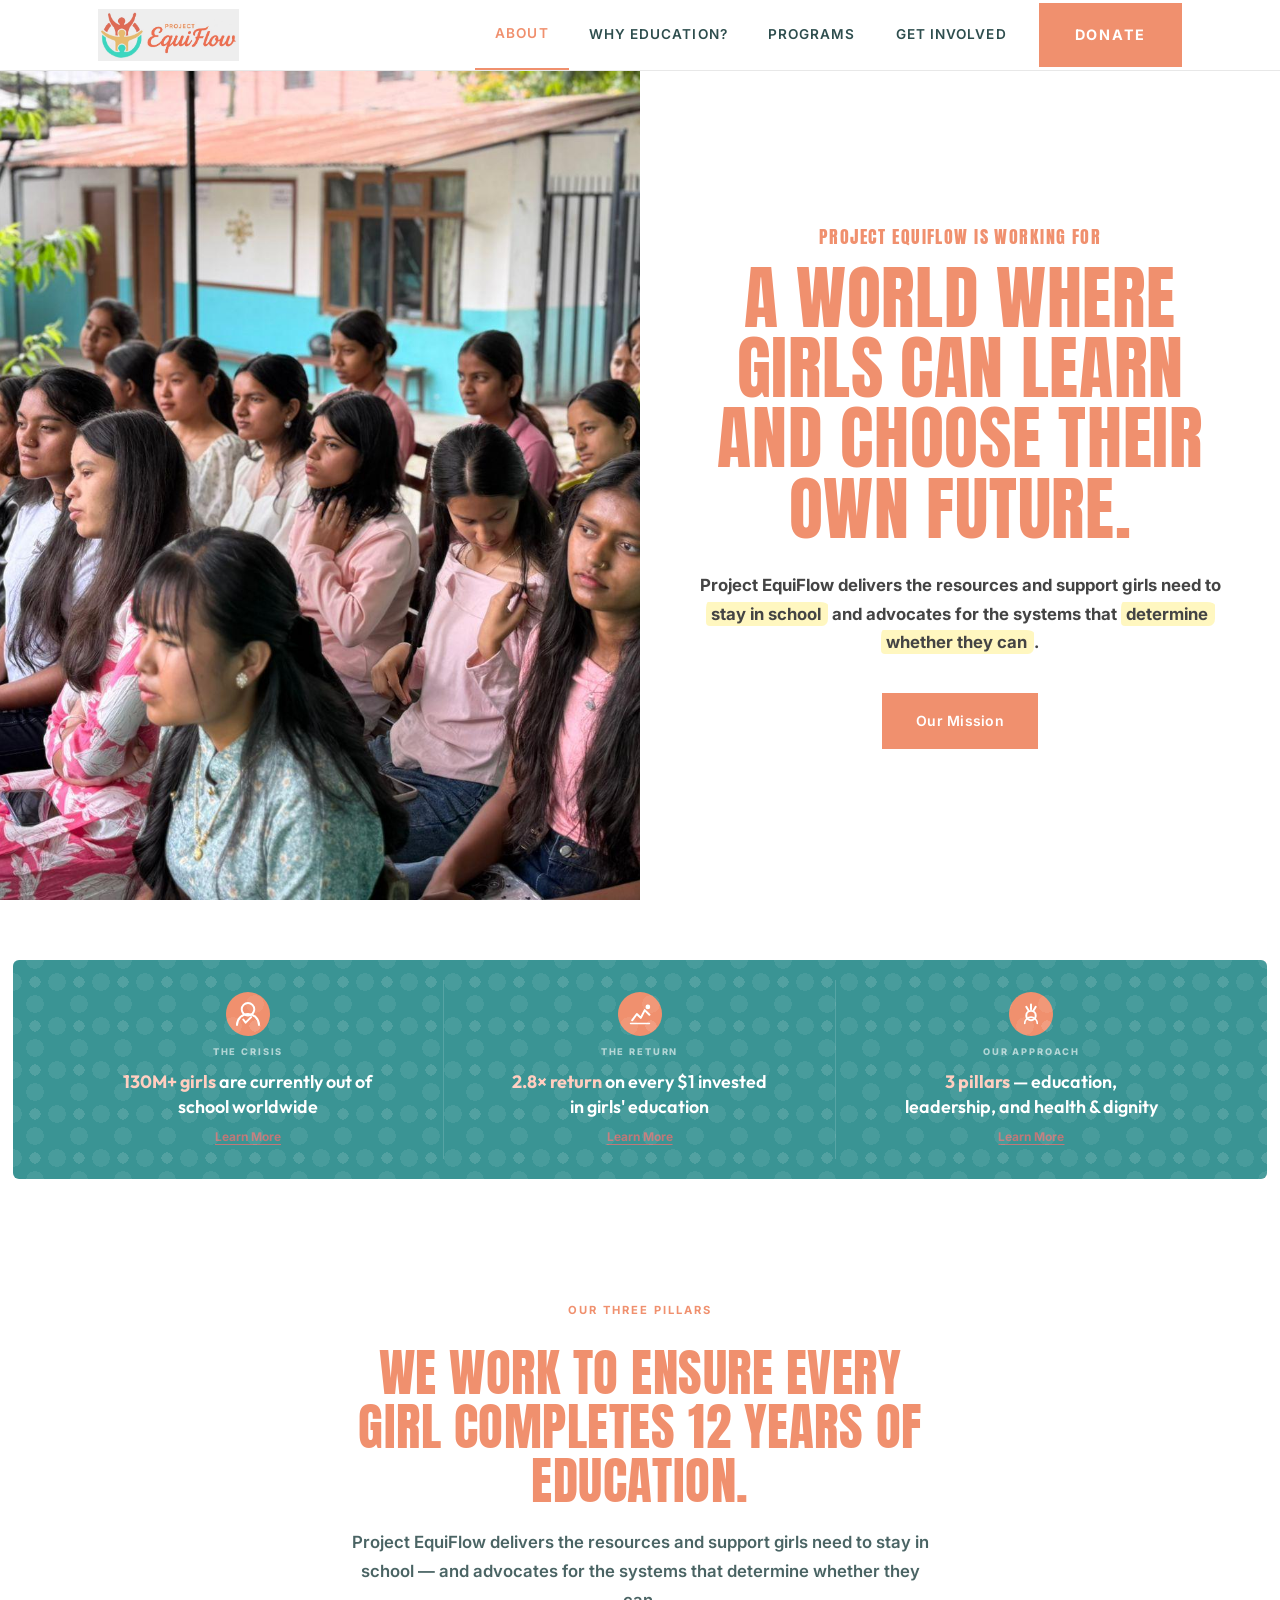
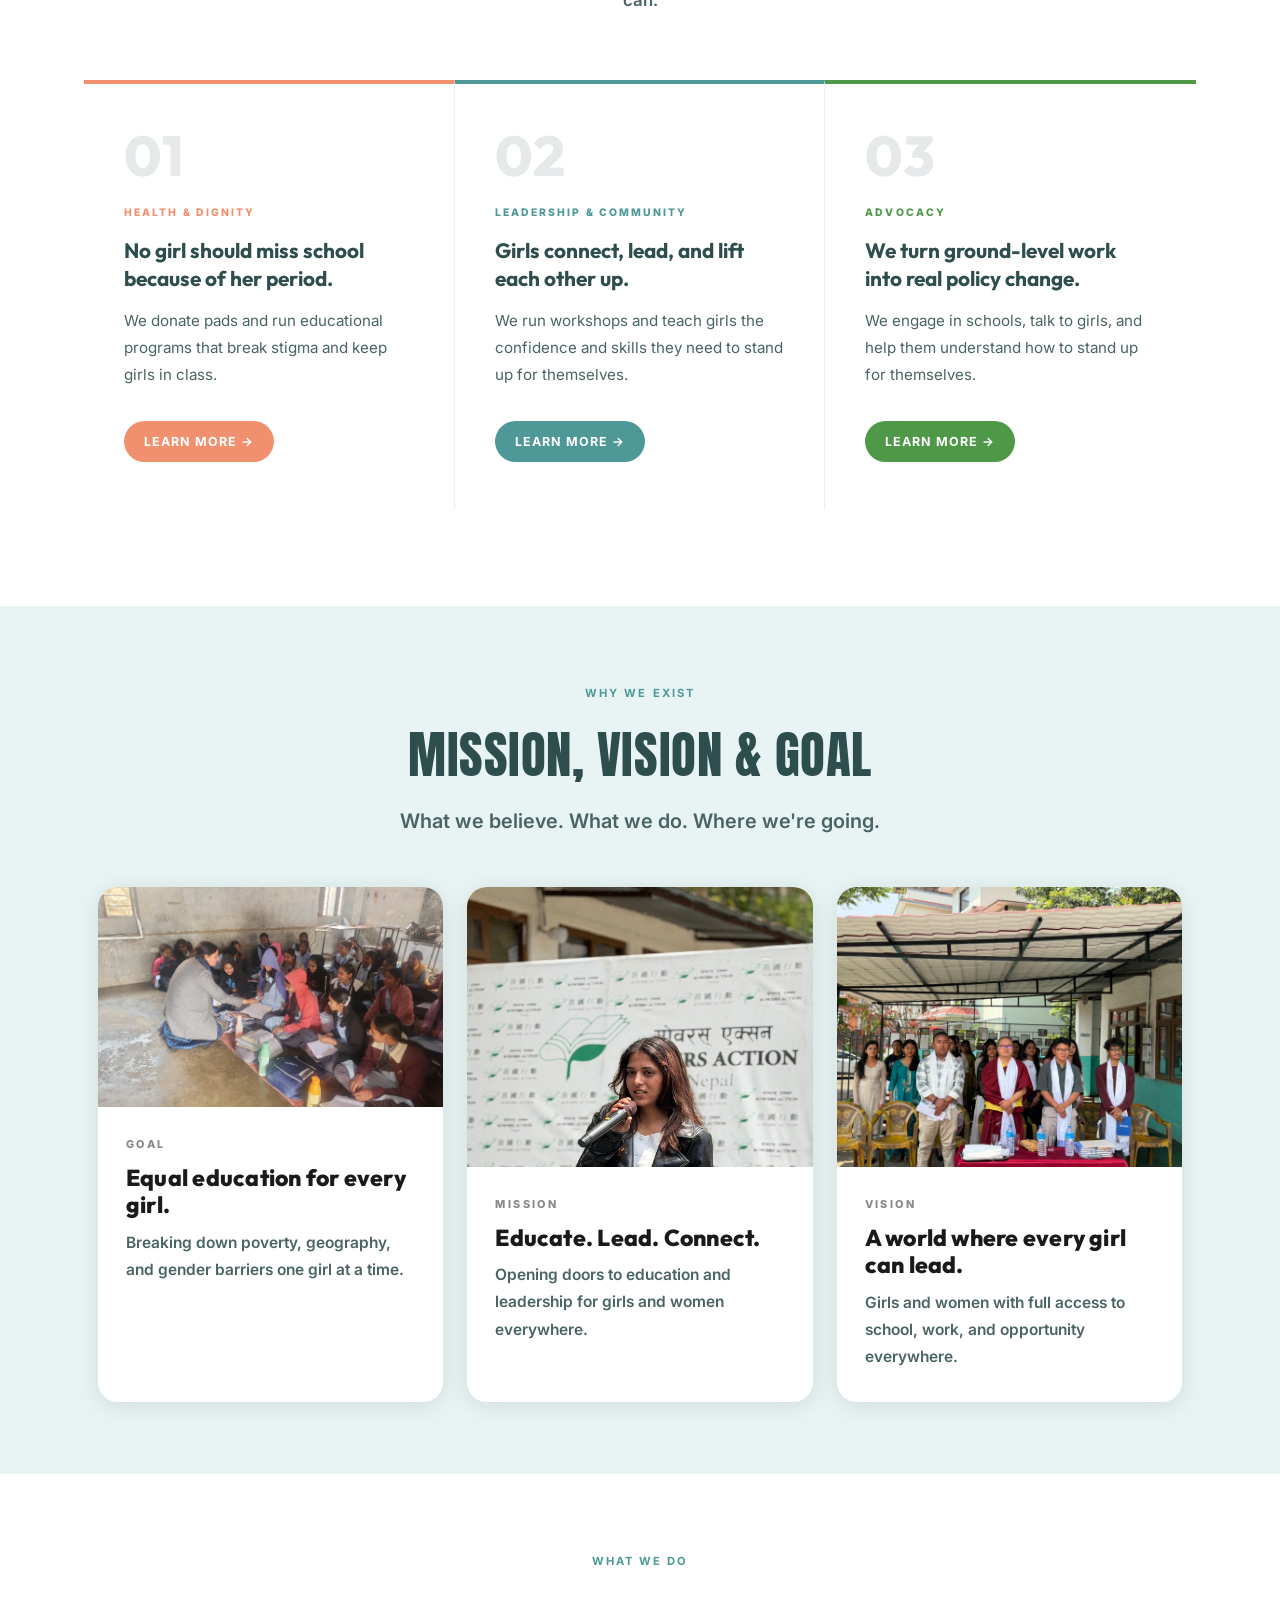
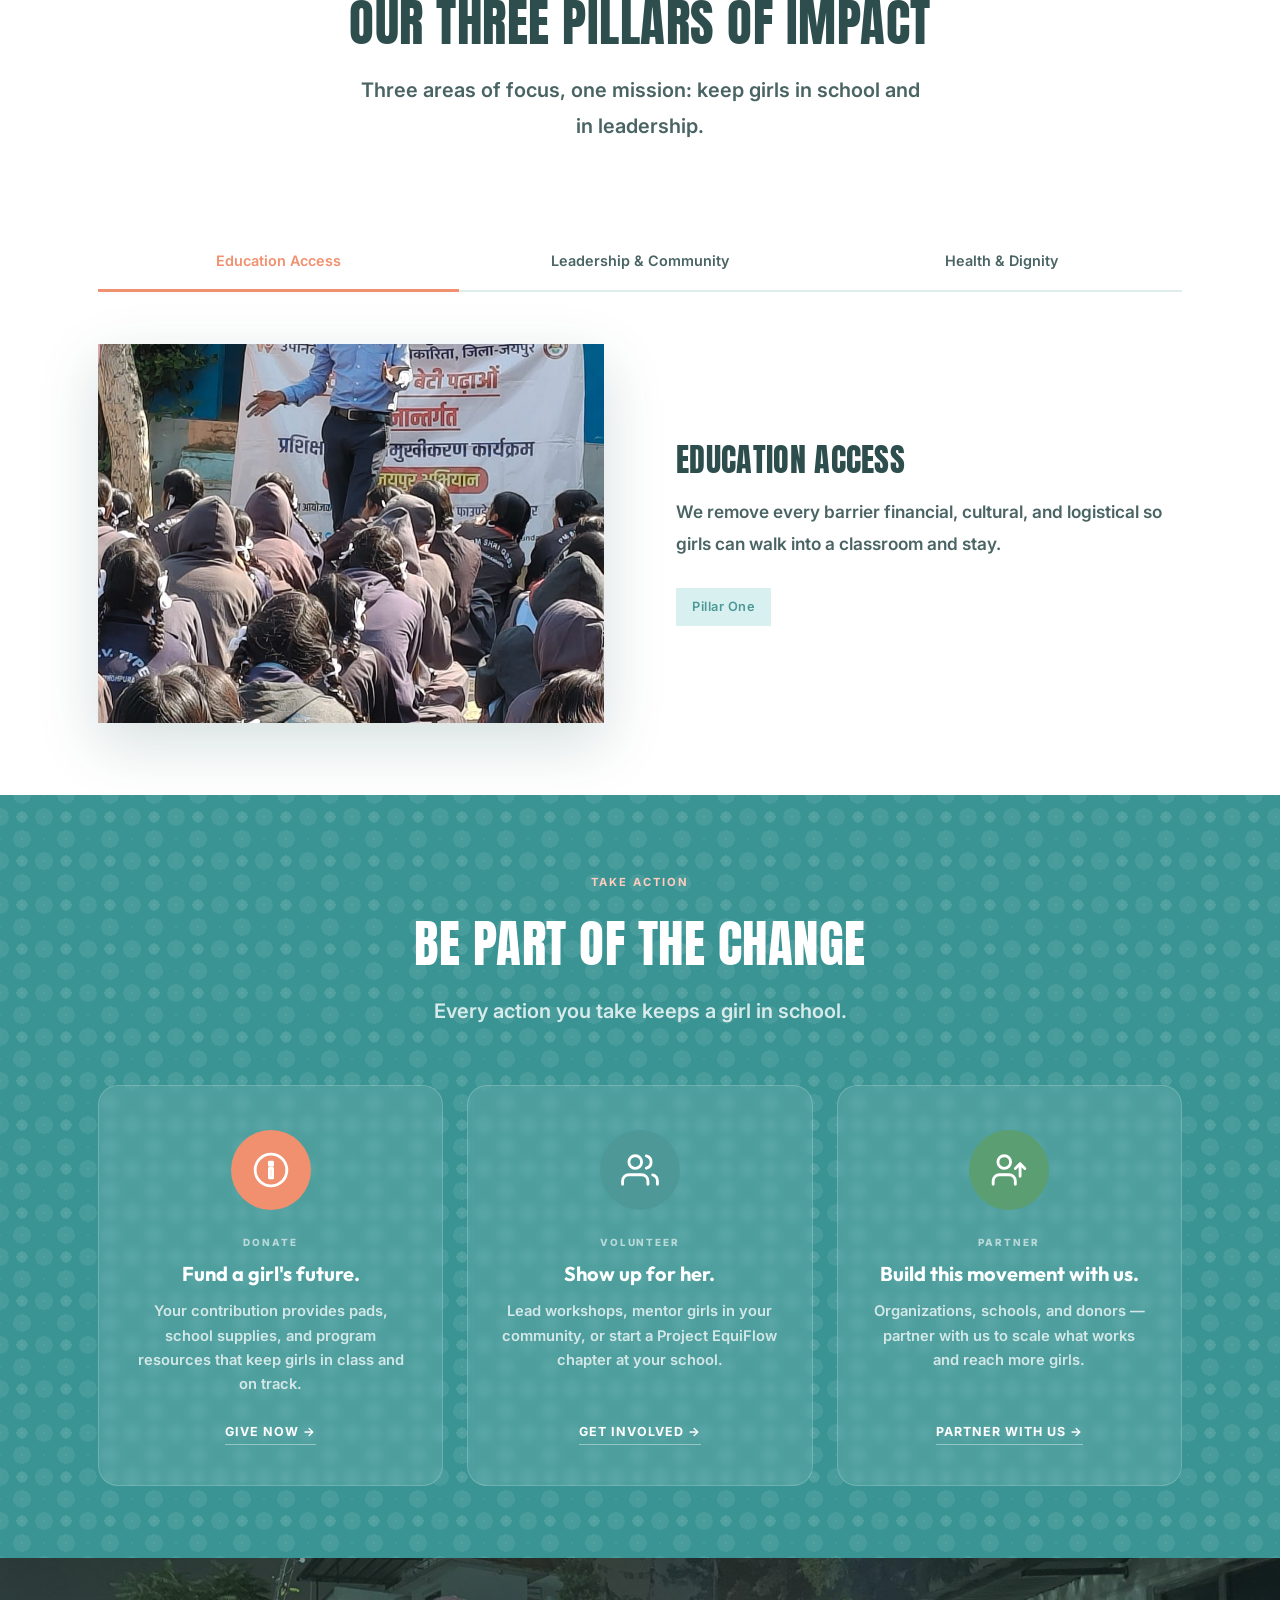
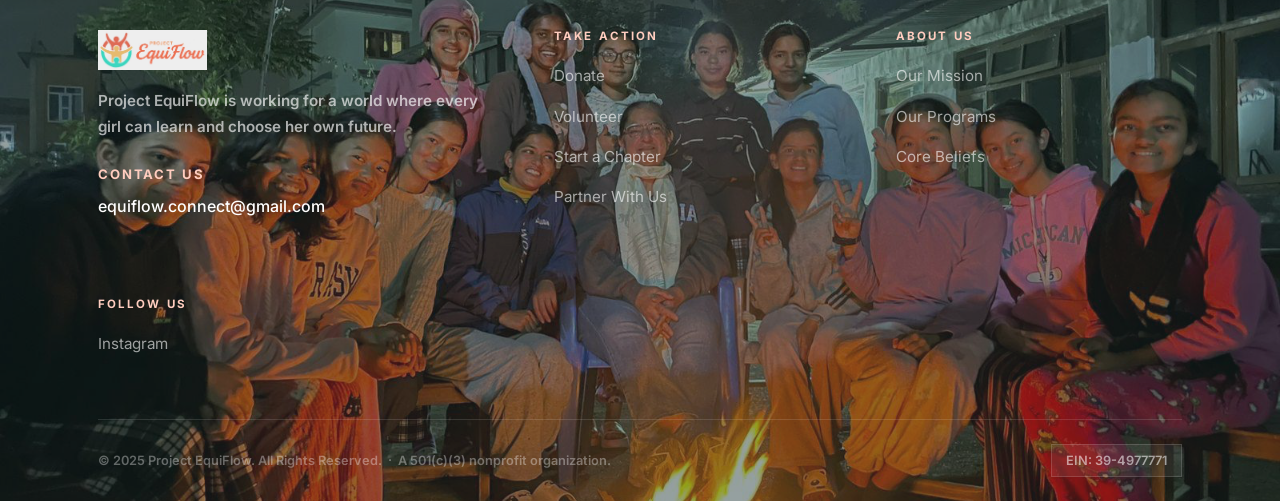
==== index.html @ 381d4057 "Use logo-icon.png as favicon across all pages Co-Authored-By: Claude Sonnet 4.6 <noreply@anthropic.c" ====
<!DOCTYPE html>
<html lang="en">
<head>
    <meta charset="UTF-8" />
    <meta name="viewport" content="width=device-width, initial-scale=1.0">
    <title>Project EquiFlow | Empowering Girls Globally</title>

    <!-- Fonts & Icons -->
    <link rel="preconnect" href="https://fonts.googleapis.com">
    <link rel="preconnect" href="https://fonts.gstatic.com" crossorigin>
    <link href="https://fonts.googleapis.com/css2?family=Outfit:wght@300;400;500;600;700;800&family=Inter:wght@300;400;500;600;700&family=Anton&display=swap" rel="stylesheet">

    <style>
        :root {
            --coral:      #FFCDBF;
            --coral-dark: #F9B59E;
            --coral-text: #F0906E;
            --teal:       #96D4D4;
            --teal-light: #B0E0E0;
            --teal-pale:  #EEF9F9;
            --teal-dark:  #4E9898;
            --gold:       #FFE4A8;
            --gold-text:  #9A7E38;
            --deep-teal:  #3A6E6E;
            --cream:      #FFF8F2;
            --white:      #FFFFFF;
            --ink:        #2E4E4E;
            --ink-mid:    #4A6464;
            --ink-light:  #7EAAAA;
            --border:     #DDEEED;
            --ff-serif:   'Outfit', system-ui, sans-serif;
            --ff-sans:    'Inter', system-ui, sans-serif;
            --ease:       cubic-bezier(0.16, 1, 0.3, 1);
        }

        *, *::before, *::after { margin: 0; padding: 0; box-sizing: border-box; }
        html { scroll-behavior: smooth; }

        body {
            font-family: var(--ff-sans);
            background: #fff;
            color: var(--ink-mid);
            line-height: 1.7;
            overflow-x: hidden;
        }

        h1, h2, h3, h4 { font-family: 'Anton', sans-serif; font-weight: 400; line-height: 1.1; color: var(--ink); text-transform: uppercase; letter-spacing: 0.01em; }
        h1 { font-size: clamp(2.6rem, 5.5vw, 4.2rem); }
        h2 { font-size: clamp(2.2rem, 4vw, 3.2rem); }
        h3 { font-size: 1.5rem; }
        p  { font-size: 1.1rem; line-height: 1.8; font-weight: 600; color: var(--ink); }

        a { text-decoration: none; }

        .container {
            max-width: 1140px;
            margin: 0 auto;
            padding: 0 28px;
        }

        .eyebrow {
            display: inline-block;
            font-family: var(--ff-sans);
            font-size: 0.7rem;
            font-weight: 700;
            letter-spacing: 0.18em;
            text-transform: uppercase;
            color: var(--teal-dark);
            margin-bottom: 14px;
        }

        /* ---- BUTTONS ---- */
        .btn {
            display: inline-block;
            font-family: var(--ff-sans);
            font-size: 0.875rem;
            font-weight: 600;
            letter-spacing: 0.02em;
            padding: 14px 32px;
            border-radius: 0;
            border: 2px solid transparent;
            cursor: pointer;
            transition: background 0.15s, color 0.15s, border-color 0.15s;
        }
        .btn-primary {
            background: var(--coral-text);
            color: var(--white);
            border-color: var(--coral-text);
        }
        .btn-primary:hover {
            background: #B06050;
            border-color: #B06050;
        }
        .btn-teal {
            background: var(--teal-dark);
            color: var(--white);
            border-color: var(--teal-dark);
        }
        .btn-teal:hover {
            background: var(--deep-teal);
            border-color: var(--deep-teal);
        }
        .btn-outline-white {
            background: rgba(255,255,255,0.12);
            color: var(--white);
            border-color: rgba(255,255,255,0.6);
            backdrop-filter: blur(8px);
        }
        .btn-outline-white:hover {
            background: rgba(255,255,255,0.25);
            border-color: var(--white);
            color: var(--white);
            }
        .btn-outline-teal {
            background: transparent;
            color: var(--teal-dark);
            border-color: var(--teal-dark);
        }
        .btn-outline-teal:hover {
            background: var(--teal-dark);
            color: var(--white);
        }
        .btn:active { }

        /* ---- REVEAL ---- */
        .reveal {}
        .reveal.active {}

        .reveal-left {}
        .reveal-left.active {}

        .reveal-right {}
        .reveal-right.active {}

        .reveal-scale {}
        .reveal-scale.active {}

        @keyframes fadeSlideDown {
            from { opacity: 0; transform: translateY(-16px); }
            to   { opacity: 1; transform: translateY(0); }
        }
        @keyframes fadeSlideUp {
            from { opacity: 0; transform: translateY(24px); }
            to   { opacity: 1; transform: translateY(0); }
        }
        @keyframes fadeIn {
            from { opacity: 0; }
            to   { opacity: 1; }
        }

        /* =============================================
           NAVIGATION
           ============================================= */
        .site-header {
            position: fixed;
            top: 0; left: 0; right: 0;
            z-index: 200;
            background: #fff;
            border-bottom: 1px solid #e8e8e8;
            transition: box-shadow 0.3s ease;
        }
        .site-header.scrolled { box-shadow: 0 2px 16px rgba(0,0,0,0.07); }
        .nav-inner {
            display: flex;
            align-items: center;
            justify-content: space-between;
            height: 70px;
        }
        .nav-links {
            display: flex;
            align-items: center;
            list-style: none;
            height: 100%;
        }
        .nav-links > li { position: static; height: 100%; display: flex; align-items: center; }
        .nav-links > li > a {
            display: flex;
            align-items: center;
            gap: 4px;
            font-size: 0.85rem;
            font-weight: 600;
            letter-spacing: 0.08em;
            text-transform: uppercase;
            color: var(--ink);
            padding: 8px 20px;
            white-space: nowrap;
            height: 100%;
            transition: color 0.15s;
        }
        .nav-links > li > a:not(.btn-donate):hover { color: var(--coral-text); }
        .nav-links > li > a.active-page { color: var(--coral-text); border-bottom: 2px solid var(--coral-text); }
        .nav-chevron { font-size: 0.65rem; opacity: 0.5; }

        /* mega dropdown */
        .mega-drop {
            position: absolute;
            top: 90px; left: 0; right: 0;
            background: #fff;
            border-top: 2px solid var(--coral-text);
            border-bottom: 1px solid #e8e8e8;
            box-shadow: 0 16px 48px rgba(0,0,0,0.09);
            opacity: 0;
            visibility: hidden;
            transition: opacity 0.18s ease, visibility 0.18s ease;
            z-index: 300;
        }
        .has-mega:hover .mega-drop,
        .has-mega.open .mega-drop { opacity: 1; visibility: visible; }
        .mega-drop-inner {
            display: grid;
            grid-template-columns: 1.6fr 1fr 1fr;
            gap: 0;
            padding: 36px 0;
        }
        .mega-col { padding: 0 32px; border-right: 1px solid #f0f0f0; }
        .mega-col:first-child { padding-left: 0; }
        .mega-col:last-child { border-right: none; }
        .mega-label { font-size: 0.65rem; font-weight: 700; letter-spacing: 0.2em; text-transform: uppercase; color: var(--coral-text); margin-bottom: 10px; }
        .mega-desc { font-size: 0.9rem; color: var(--ink-mid); line-height: 1.6; margin-bottom: 16px; font-weight: 400; }
        .mega-see-all { font-size: 0.78rem; font-weight: 700; letter-spacing: 0.08em; text-transform: uppercase; color: var(--ink); transition: color 0.15s; }
        .mega-see-all:hover { color: var(--coral-text); }
        .mega-col-heading { font-size: 0.62rem; font-weight: 700; letter-spacing: 0.2em; text-transform: uppercase; color: #aaa; margin-bottom: 14px; }
        .mega-col ul { list-style: none; display: flex; flex-direction: column; gap: 10px; }
        .mega-col ul li a { font-size: 0.95rem; font-weight: 400; color: var(--ink); transition: color 0.15s; }
        .mega-col ul li a:hover { color: var(--coral-text); }

        .btn-donate {
            background: var(--coral-text) !important;
            color: #fff !important;
            padding: 20px 36px !important;
            height: auto !important;
            display: flex !important;
            align-items: center !important;
            font-weight: 700 !important;
            font-size: 0.9rem !important;
            letter-spacing: 0.12em !important;
            text-transform: uppercase !important;
            border-radius: 0 !important;
            border: none !important;
            margin-left: 12px;
            transition: background 0.2s !important;
            white-space: nowrap;
        }
        .btn-donate:hover { background: #a05848 !important; }

        .nav-hamburger {
            display: none;
            background: none;
            border: none;
            cursor: pointer;
            padding: 4px;
            flex-direction: column;
            gap: 5px;
        }
        .nav-hamburger span { display: block; width: 22px; height: 2px; background: var(--ink); border-radius: 2px; }

        @media (max-width: 900px) {
            .nav-hamburger { display: flex; }
            .nav-inner { height: 56px; }
            .nav-links {
                display: none;
                position: fixed;
                top: 56px; left: 0; right: 0;
                flex-direction: column;
                align-items: stretch;
                height: auto;
                background: #fff;
                border-top: 1px solid #e8e8e8;
                padding: 16px 24px 24px;
                gap: 4px;
                box-shadow: 0 8px 24px rgba(0,0,0,0.1);
                z-index: 999;
            }
            .nav-links.open { display: flex; }
            .nav-links > li { height: auto; }
            .nav-links > li > a { font-size: 0.9rem; padding: 11px 0; border-bottom: 1px solid #f0f0f0; height: auto; }
            .mega-drop { position: static; opacity: 1; visibility: visible; border: none; box-shadow: none; display: none; }
            .has-mega.open .mega-drop { display: block; }
            .mega-drop-inner { grid-template-columns: 1fr; padding: 8px 0 4px 16px; gap: 12px; }
            .mega-col { border-right: none; padding: 0; }
            .mega-col-intro { display: none; }
            .btn-donate { height: auto !important; padding: 12px 20px !important; margin: 8px 0 0; justify-content: center; }
        }

        /* =============================================
           HERO
           ============================================= */
        .hero {
            display: grid;
            grid-template-columns: 1fr 1fr;
            width: 100%;
            height: calc(100vh - 70px);
            min-height: 560px;
            margin-top: 70px;
            overflow: visible;
        }
        .hero-photo {
            display: block;
            width: 100%;
            height: 100%;
            object-fit: cover;
            object-position: center 10%;
        }
        .hero-bg { display: none; }
        .hero-overlay { display: none; }
        .hero-statement {
            display: flex;
            flex-direction: column;
            justify-content: center;
            align-items: center;
            text-align: center;
            background: #fff;
            padding: 60px 56px;
        }
        .hero-eyebrow-label {
            font-family: 'Anton', sans-serif;
            font-size: clamp(1rem, 1.4vw, 1.3rem);
            font-weight: 400;
            letter-spacing: 0.08em;
            color: var(--coral-text);
            text-transform: uppercase;
            margin: 0 0 8px;
        }
        .hero-statement-text {
            font-family: 'Anton', sans-serif;
            font-size: clamp(3rem, 5.5vw, 5.2rem);
            font-weight: 400;
            line-height: 1.0;
            color: var(--coral-text);
            margin: 0 0 28px;
            text-transform: uppercase;
            letter-spacing: 0.01em;
        }
        .hero-sub {
            font-size: 1.05rem;
            font-weight: 700;
            color: #444;
            line-height: 1.7;
            max-width: 620px;
            margin: 0 0 36px;
        }
        mark {
            background: rgba(255, 240, 140, 0.55);
            color: inherit;
            padding: 2px 7px 2px 5px;
            border-radius: 2px 8px 6px 4px / 8px 3px 7px 4px;
            -webkit-box-decoration-break: clone;
            box-decoration-break: clone;
            display: inline;
        }
        .hero-actions {
            display: flex;
            gap: 14px;
            flex-wrap: wrap;
            justify-content: center;
        }
        /* keep old classes harmless */
        .hero-content, .hero-eyebrow, .hero h1, .hero-desc { display: none; }

        @media (max-width: 768px) {
            .hero { grid-template-columns: 1fr; height: auto; }
            .hero-photo { height: 60vw; min-height: 240px; order: -1; }
            .hero-statement { padding: 40px 28px; }
        }

        /* =============================================
           PILLARS SECTION — editorial 3-column
           ============================================= */
        .pillars-section {
            background: #fff;
            padding: 88px 0 96px;
        }
        .pillars-intro {
            text-align: center;
            max-width: 640px;
            margin: 0 auto 64px;
            padding: 0 24px;
        }
        .pillars-intro .eyebrow { color: var(--coral-text); }
        .pillars-intro h2 {
            font-family: 'Anton', sans-serif;
            font-size: clamp(2.2rem, 4vw, 3.6rem);
            font-weight: 400;
            color: var(--coral-text);
            line-height: 1.05;
            text-transform: uppercase;
            letter-spacing: 0.01em;
            margin: 12px 0 20px;
        }
        .pillars-intro p {
            font-size: 1.05rem;
            color: var(--ink-mid);
            line-height: 1.75;
        }
        .pillars-grid {
            display: grid;
            grid-template-columns: repeat(3, 1fr);
            max-width: 1160px;
            margin: 0 auto;
            padding: 0 24px;
            gap: 0;
        }
        .pillar-card {
            padding: 44px 40px 48px;
            display: flex;
            flex-direction: column;
            align-items: flex-start;
            border-top: 4px solid transparent;
            position: relative;
            transition: background 0.25s ease;
        }
        .pillar-card:not(:last-child) {
            border-right: 1px solid #eee;
        }
        .pillar-card:nth-child(1) { border-top-color: var(--coral-text); }
        .pillar-card:nth-child(2) { border-top-color: var(--teal-dark); }
        .pillar-card:nth-child(3) { border-top-color: #4E9848; }
        .pillar-card:hover { background: #fafafa; }
        .pillar-num {
            font-family: 'Outfit', sans-serif;
            font-size: 3.5rem;
            font-weight: 800;
            line-height: 1;
            margin-bottom: 20px;
            opacity: 0.12;
            color: var(--ink);
        }
        .pillar-eyebrow {
            font-family: var(--ff-sans);
            font-size: 0.65rem;
            font-weight: 800;
            letter-spacing: 0.2em;
            text-transform: uppercase;
            margin-bottom: 14px;
        }
        .pillar-card:nth-child(1) .pillar-eyebrow { color: var(--coral-text); }
        .pillar-card:nth-child(2) .pillar-eyebrow { color: var(--teal-dark); }
        .pillar-card:nth-child(3) .pillar-eyebrow { color: #4E9848; }
        .pillar-title {
            font-family: 'Outfit', sans-serif;
            font-size: 1.3rem;
            font-weight: 700;
            color: var(--ink);
            margin-bottom: 14px;
            line-height: 1.35;
            flex: 1;
        }
        .pillar-desc {
            font-size: 0.95rem;
            color: var(--ink-mid);
            line-height: 1.8;
            margin-bottom: 32px;
        }
        .pillar-arrow {
            display: inline-flex;
            align-items: center;
            gap: 6px;
            font-family: var(--ff-sans);
            font-size: 0.78rem;
            font-weight: 700;
            letter-spacing: 0.08em;
            text-transform: uppercase;
            text-decoration: none;
            padding: 10px 20px;
            border-radius: 100px;
            transition: opacity 0.2s, transform 0.2s;
        }
        .pillar-arrow:hover { opacity: 0.85; transform: translateX(3px); }
        .pillar-card:nth-child(1) .pillar-arrow { background: var(--coral-text); color: #fff; }
        .pillar-card:nth-child(2) .pillar-arrow { background: var(--teal-dark); color: #fff; }
        .pillar-card:nth-child(3) .pillar-arrow { background: #4E9848; color: #fff; }
        @media (max-width: 820px) {
            .pillars-grid { grid-template-columns: 1fr; }
            .pillar-card:not(:last-child) { border-right: none; border-bottom: 1px solid #eee; }
        }

        /* =============================================
           STATS BAND
           ============================================= */
        .stats-band {
            background: transparent;
            padding: 28px 1% 28px;
            margin-top: 32px;
        }
        .stats-band-inner {
            background: #3A9494;
            padding: 20px 40px;
            max-width: 1400px;
            margin: 0 auto;
            border-radius: 6px;
            position: relative;
            overflow: hidden;
        }
        .stats-band-inner::before {
            content: '';
            position: absolute;
            inset: 0;
            background-image:
                radial-gradient(circle at 50% 50%,rgba(255,255,255,0.12) 18%,transparent 18%),
                radial-gradient(circle at 0% 50%,rgba(255,255,255,0.07) 18%,transparent 18%),
                radial-gradient(circle at 100% 50%,rgba(255,255,255,0.07) 18%,transparent 18%),
                radial-gradient(circle at 50% 0%,rgba(255,255,255,0.07) 18%,transparent 18%),
                radial-gradient(circle at 50% 100%,rgba(255,255,255,0.07) 18%,transparent 18%);
            background-size: 44px 44px;
            pointer-events: none;
        }
        .stats-grid {
            display: grid;
            grid-template-columns: repeat(3, 1fr);
            gap: 0;
            text-align: center;
        }
        .stat-item {
            padding: 12px 32px;
            border-right: 1px solid rgba(255,255,255,0.15);
            display: flex;
            flex-direction: column;
            align-items: center;
            gap: 8px;
        }
        .stat-item:last-child { border-right: none; }
        .stat-icon {
            width: 44px;
            height: 44px;
            flex-shrink: 0;
        }
        .stat-icon svg { width: 100%; height: 100%; }
        .stat-tag {
            font-family: var(--ff-sans);
            font-size: 0.58rem;
            font-weight: 800;
            letter-spacing: 0.2em;
            text-transform: uppercase;
            color: rgba(255,255,255,0.6);
            margin: 0;
        }
        .stat-desc {
            font-family: 'Outfit', sans-serif;
            font-size: clamp(1rem, 1.4vw, 1.2rem);
            font-weight: 600;
            color: #fff;
            line-height: 1.4;
            margin: 0;
            max-width: 260px;
        }
        .stat-desc strong { color: var(--coral); }
        .stat-link { color: rgba(255,255,255,0.7); }
        .stat-link:hover { opacity: 0.85; }
        .stat-link {
            font-family: var(--ff-sans);
            font-size: 0.75rem;
            font-weight: 700;
            color: #C07878;
            text-decoration: underline;
            text-underline-offset: 3px;
            transition: opacity 0.15s;
        }
        .stat-link:hover { opacity: 0.65; }
        @media (max-width: 640px) {
            .stats-grid { grid-template-columns: 1fr; }
            .stat-item { border-right: none; border-bottom: 1px solid rgba(180,100,110,0.2); }
            .stat-item:last-child { border-bottom: none; }
        }

        /* =============================================
           SHARED SECTION
           ============================================= */
        .section { padding: 72px 0; }
        .section-cream { background: #fff; }
        .section-white { background: #fff; }

        .section-title { margin-top: 10px; margin-bottom: 20px; }
        .section-intro {
            color: var(--ink-mid);
            max-width: 560px;
            font-size: 1.25rem;
            line-height: 1.8;
        }
        .section-header-center { text-align: center; }
        .section-header-center .section-intro { margin: 0 auto; }

        /* =============================================
           ABOUT
           ============================================= */
        .about-grid {
            display: grid;
            grid-template-columns: 1fr 1fr;
            gap: 72px;
            align-items: center;
        }
        .about-text .about-lead {
            font-size: 1.15rem;
            color: var(--ink-mid);
            margin-bottom: 36px;
            line-height: 1.75;
        }
        .about-features {
            display: flex;
            flex-direction: column;
            gap: 18px;
            margin-bottom: 36px;
        }
        .about-feat {
            display: flex;
            align-items: flex-start;
            gap: 14px;
        }
        .about-feat::before {
            content: '—';
            font-size: 0.9rem;
            color: var(--coral-text);
            flex-shrink: 0;
            margin-top: 2px;
            font-weight: 600;
        }
        .about-feat-text strong {
            display: block;
            font-family: var(--ff-sans);
            font-size: 0.95rem;
            font-weight: 700;
            color: var(--ink);
            margin-bottom: 2px;
        }
        .about-feat-text span {
            font-size: 0.95rem;
            color: var(--ink-mid);
            line-height: 1.6;
        }
        .about-visual { position: relative; }
        .about-img-block {
            width: 100%;
            aspect-ratio: 5/6;
            border-radius: 0;
            overflow: hidden;
            box-shadow: 0 24px 64px rgba(27,77,77,0.2);
        }
        .about-img-block img {
            width: 100%; height: 100%;
            object-fit: cover;
        }
        .about-quote-float {
            position: absolute;
            bottom: -28px;
            left: -36px;
            background: var(--white);
            border-radius: 0;
            padding: 22px 26px;
            box-shadow: 0 12px 40px rgba(0,0,0,0.12);
            max-width: 260px;
            border-left: 4px solid var(--coral);
        }
        .about-quote-float p {
            font-family: var(--ff-sans);
            font-size: 0.9rem;
            font-style: normal;
            font-weight: 400;
            color: var(--ink);
            line-height: 1.6;
        }
        .about-quote-float cite {
            font-size: 0.7rem;
            font-weight: 600;
            color: var(--ink-light);
            text-transform: uppercase;
            letter-spacing: 0.1em;
            margin-top: 8px;
            display: block;
        }
        .about-text h2 { font-weight: 300; font-size: clamp(1.9rem, 3vw, 2.6rem); }

        /* =============================================
           MISSION / VISION / GOAL
           ============================================= */
        .mvg-bento {
            display: grid;
            grid-template-columns: repeat(3, 1fr);
            grid-template-rows: auto;
            gap: 24px;
            margin-top: 48px;
        }
        .mvg-bento-card:first-child { grid-row: auto; }
        .mvg-bento-card:first-child .mvg-card-photo { height: 220px; }
        .mvg-bento-card {
            border-radius: 0;
            padding: 0;
            overflow: hidden;
            display: flex;
            flex-direction: column;
            border: none;
            box-shadow: none;
            transition: transform 0.2s;
        }
        .mvg-bento-card { background: #fff; border-radius: 20px; overflow: hidden; box-shadow: 0 4px 24px rgba(0,0,0,0.10); }
        .mvg-bento-card:hover { transform: translateY(-4px); box-shadow: 0 20px 48px rgba(0,0,0,0.15); }
        .mvg-card-photo img { transition: transform 0.45s ease; }
        .mvg-bento-card:hover .mvg-card-photo img { transform: scale(1.06) rotate(1.5deg); }

        .mvg-card-photo {
            height: 280px;
            overflow: hidden;
            flex-shrink: 0;
        }
        .mvg-card-photo img {
            width: 100%; height: 100%;
            object-fit: cover;
            object-position: center 20%;
            display: block;
        }

        .mvg-card-body {
            padding: 28px 28px 32px;
            display: flex;
            flex-direction: column;
            gap: 10px;
            flex: 1;
        }

        .mvg-bento-label {
            font-size: 0.68rem;
            font-weight: 800;
            letter-spacing: 0.22em;
            text-transform: uppercase;
        }
        .mvg-bento-label { color: #888; }
        /* involved card eyebrow teal */
        .involved-card .pillar-eyebrow { color: var(--teal-dark); }

        /* Staggered card entrance */
        @keyframes cardFadeUp {
            from { opacity: 0; transform: translateY(32px); }
            to   { opacity: 1; transform: translateY(0); }
        }
        .card-anim {
            opacity: 0;
        }
        .card-anim.visible {
            animation: cardFadeUp 0.55s cubic-bezier(0.16,1,0.3,1) forwards;
        }
        .card-anim:nth-child(1) { animation-delay: 0.05s; }
        .card-anim:nth-child(2) { animation-delay: 0.15s; }
        .card-anim:nth-child(3) { animation-delay: 0.25s; }

        .mvg-bento-card h3 {
            font-family: 'Outfit', sans-serif;
            font-size: clamp(1.2rem, 1.8vw, 1.5rem);
            font-weight: 800;
            line-height: 1.2;
            text-transform: none;
            color: #1a1a1a;
        }
        .mvg-bento-card p {
            font-size: 0.97rem;
            color: var(--ink-mid);
            line-height: 1.75;
            flex: 1;
        }

        @media (max-width: 860px) {
            .mvg-bento { grid-template-columns: 1fr; }
        }

        /* =============================================
           IMPACT PILLARS TABS
           ============================================= */
        .pillars-tabs-wrap { margin-top: 90px; }
        .pillar-tabs-nav {
            display: flex;
            gap: 0;
            border-bottom: 2px solid var(--border);
            margin-bottom: 52px;
        }
        .pillar-tab-btn {
            flex: 1;
            background: none;
            border: none;
            cursor: pointer;
            padding: 18px 24px 20px;
            font-family: var(--ff-sans);
            font-size: 0.9rem;
            font-weight: 600;
            color: var(--ink-mid);
            display: flex;
            align-items: center;
            justify-content: center;
            gap: 10px;
            transition: color 0.25s var(--ease);
            border-bottom: 3px solid transparent;
            margin-bottom: -2px;
        }
        .pillar-tab-btn i { font-size: 1.1rem; }
        .pillar-tab-btn:hover { color: var(--ink); }
        .pillar-tab-btn.active { color: var(--ink); border-bottom-color: var(--teal-dark); }
        .pillar-tab-btn:nth-child(1).active { border-bottom-color: var(--coral-text); color: var(--coral-text); }
        .pillar-tab-btn:nth-child(2).active { border-bottom-color: var(--teal-dark);  color: var(--teal-dark); }
        .pillar-tab-btn:nth-child(3).active { border-bottom-color: #5A9E72;           color: #5A9E72; }

        .pillar-panel {
            display: none;
            grid-template-columns: 1fr 1fr;
            gap: 72px;
            align-items: center;
            
        }
        .pillar-panel.active { display: grid; }
        .pillar-panel-photo {
            border-radius: 0;
            overflow: hidden;
            aspect-ratio: 4/3;
            box-shadow: 0 20px 56px rgba(27,77,77,0.18);
        }
        .pillar-panel-photo img {
            width: 100%; height: 100%;
            object-fit: cover;
        }
        .pillar-panel-icon {
            width: 64px; height: 64px;
            border-radius: 0;
            display: flex; align-items: center; justify-content: center;
            font-size: 1.6rem;
            margin-bottom: 24px;
        }
        .pillar-panel:nth-child(1) .pillar-panel-icon { background: #FDEAE4; color: var(--coral-text); }
        .pillar-panel:nth-child(2) .pillar-panel-icon { background: #D8F0F0; color: var(--teal-dark); }
        .pillar-panel:nth-child(3) .pillar-panel-icon { background: #DCEFD8; color: #4E8860; }
        .pillar-panel-body h3 {
            font-size: clamp(1.6rem, 2.5vw, 2.2rem);
            color: var(--ink);
            margin-bottom: 16px;
            line-height: 1.2;
        }
        .pillar-panel-body p {
            font-size: 1.08rem;
            color: var(--ink-mid);
            line-height: 1.85;
            margin-bottom: 28px;
        }
        .pillar-pill {
            display: inline-flex;
            align-items: center;
            gap: 8px;
            font-size: 0.8rem;
            font-weight: 600;
            padding: 8px 16px;
            border-radius: 0;
            letter-spacing: 0.04em;
        }
        .pillar-panel:nth-child(1) .pillar-pill { background: #FDEAE4; color: var(--coral-text); }
        .pillar-panel:nth-child(2) .pillar-pill { background: #D8F0F0; color: var(--teal-dark); }
        .pillar-panel:nth-child(3) .pillar-pill { background: #DCEFD8; color: #4E8860; }

        @media (max-width: 860px) {
            .pillar-tabs-nav { flex-direction: column; border-bottom: none; gap: 4px; }
            .pillar-tab-btn { border-bottom: none; border-left: 3px solid transparent; margin-bottom: 0; justify-content: flex-start; }
            .pillar-tab-btn:nth-child(1).active { border-left-color: var(--coral-text); }
            .pillar-tab-btn:nth-child(2).active { border-left-color: var(--teal-dark); }
            .pillar-tab-btn:nth-child(3).active { border-left-color: #5A9E72; }
            .pillar-panel.active { grid-template-columns: 1fr; }
        }

        /* =============================================
           GET INVOLVED
           ============================================= */
        .involved-grid {
            display: grid;
            grid-template-columns: repeat(3, 1fr);
            gap: 24px;
            margin-top: 56px;
        }
        .involved-card {
            background: rgba(255,255,255,0.10);
            border: 1px solid rgba(255,255,255,0.18);
            border-radius: 20px;
            padding: 44px 32px 40px;
            display: flex;
            flex-direction: column;
            align-items: center;
            text-align: center;
            backdrop-filter: blur(4px);
            transition: background 0.25s ease, transform 0.25s ease;
        }
        .involved-card:hover {
            background: rgba(255,255,255,0.17);
            transform: translateY(-4px);
        }
        .involved-icon-wrap {
            width: 80px; height: 80px;
            border-radius: 50%;
            display: flex; align-items: center; justify-content: center;
            margin-bottom: 24px;
            flex-shrink: 0;
        }
        .involved-icon-wrap svg {
            width: 38px; height: 38px;
            stroke: #fff; fill: none;
            stroke-width: 1.8; stroke-linecap: round; stroke-linejoin: round;
        }
        .involved-card:nth-child(1) .involved-icon-wrap { background: var(--coral-text); }
        .involved-card:nth-child(2) .involved-icon-wrap { background: #4E9898; }
        .involved-card:nth-child(3) .involved-icon-wrap { background: #5A9E72; }
        .involved-label {
            font-family: var(--ff-sans);
            font-size: 0.62rem; font-weight: 800;
            letter-spacing: 0.2em; text-transform: uppercase;
            color: rgba(255,255,255,0.6);
            margin-bottom: 10px;
        }
        .involved-title {
            font-family: 'Outfit', sans-serif;
            font-size: 1.25rem; font-weight: 700;
            color: #fff; line-height: 1.3; margin-bottom: 12px;
        }
        .involved-desc { font-size: 0.92rem; color: rgba(255,255,255,0.75); line-height: 1.65; margin-bottom: 24px; flex: 1; }
        .involved-link {
            display: inline-flex; align-items: center; gap: 6px;
            font-family: var(--ff-sans); font-size: 0.78rem;
            font-weight: 700; letter-spacing: 0.08em; text-transform: uppercase;
            color: #fff; border-bottom: 1px solid rgba(255,255,255,0.4);
            padding-bottom: 2px; transition: border-color 0.2s;
        }
        .involved-link:hover { border-color: #fff; }

        /* =============================================
           MISSION BANNER
           ============================================= */
        .mission-banner {
            position: relative;
            padding: 100px 0;
            text-align: center;
            background: #fff;
            overflow: hidden;
            border-top: 1px solid #f0f0f0;
            border-bottom: 1px solid #f0f0f0;
        }
        .mission-banner-bg { display: none; }
        .mission-banner h2 {
            color: var(--coral-text);
            font-size: clamp(2rem, 4.5vw, 3.4rem);
            max-width: 820px;
            margin: 0 auto 24px;
            line-height: 1.2;
            font-weight: 700;
        }
        .mission-banner p {
            color: #666;
            font-size: 1.15rem;
            max-width: 500px;
            margin: 0 auto 40px;
        }
        .btn-outline-white {
            border: 2px solid var(--coral-text) !important;
            color: var(--coral-text) !important;
            background: transparent !important;
        }
        .btn-outline-white:hover {
            background: var(--coral-text) !important;
            color: #fff !important;
        }

        
        /* =============================================
           FOOTER (photo background)
           ============================================= */
        .footer {
            position: relative;
            background: url('image/IMG_9459.png') center/cover no-repeat;
            padding: 0;
            overflow: hidden;
        }
        .footer::before {
            content: '';
            position: absolute;
            inset: 0;
            background: rgba(20, 45, 45, 0.45);
            z-index: 0;
        }
        .footer > * { position: relative; z-index: 1; }
        .footer-inner {
            display: grid;
            grid-template-columns: 1.4fr 1fr 1fr;
            gap: 56px;
            padding: 72px 0 48px;
            border-bottom: 1px solid rgba(255,255,255,0.12);
        }
        .footer-brand-col {}
        .footer-logo-img {
            height: 40px;
            width: auto;
            margin-bottom: 18px;
            display: block;
        }
        .footer-tagline {
            color: rgba(255,255,255,0.65);
            font-size: 0.95rem;
            line-height: 1.75;
            margin-bottom: 22px;
        }
        .footer-contact-block {
            margin-bottom: 22px;
        }
        .footer-contact-block p {
            font-size: 0.82rem !important;
            font-weight: 700;
            letter-spacing: 0.14em;
            text-transform: uppercase;
            color: var(--coral);
            margin-bottom: 6px;
        }
        .footer-contact-block a {
            font-size: 1rem;
            color: #fff;
            font-weight: 500;
            transition: color 0.2s;
        }
        .footer-contact-block a:hover { color: var(--coral); }
        .footer-socials { display: flex; gap: 10px; }
        .footer-socials a {
            width: 40px; height: 40px;
            border-radius: 50%;
            background: rgba(255,255,255,0.1);
            color: rgba(255,255,255,0.7);
            display: flex; align-items: center; justify-content: center;
            font-size: 1rem;
            transition: background 0.3s, color 0.3s;
            border: 1px solid rgba(255,255,255,0.15);
        }
        .footer-socials a:hover { background: var(--coral-text); color: #fff; border-color: var(--coral-text); }
        .footer-col h4 {
            font-family: var(--ff-sans);
            font-size: 0.72rem;
            font-weight: 700;
            letter-spacing: 0.18em;
            text-transform: uppercase;
            color: var(--coral);
            margin-bottom: 20px;
        }
        .footer-col ul { list-style: none; }
        .footer-col li { margin-bottom: 13px; }
        .footer-col a {
            font-size: 0.95rem;
            color: rgba(255,255,255,0.6);
            transition: color 0.2s;
        }
        .footer-col a:hover { color: #fff; }
        .footer-bottom {
            padding: 24px 0;
            display: flex;
            justify-content: space-between;
            align-items: center;
            flex-wrap: wrap;
            gap: 8px;
        }
        .footer-bottom p {
            font-size: 0.8rem;
            color: rgba(255,255,255,0.35);
        }
        .footer-ein {
            font-size: 0.8rem;
            color: rgba(255,255,255,0.55);
            font-weight: 600;
            background: rgba(255,255,255,0.07);
            border: 1px solid rgba(255,255,255,0.14);
            border-radius: 0;
            padding: 5px 14px;
        }
        @media (max-width: 860px) {
            .footer-inner { grid-template-columns: 1fr 1fr; gap: 36px; }
        }
        @media (max-width: 540px) {
            .footer-inner { grid-template-columns: 1fr; }
            .footer-bottom { flex-direction: column; text-align: center; }
        }

        /* =============================================
           RESPONSIVE
           ============================================= */
        @media (max-width: 960px) {
            .stats-grid    { grid-template-columns: repeat(2, 1fr); }
            .about-grid    { grid-template-columns: 1fr; }
            .about-visual  { display: none; }
            .pillar-panel.active  { grid-template-columns: 1fr; }
            .involved-grid { grid-template-columns: 1fr; }
            .footer-grid   { grid-template-columns: 1fr 1fr; }
        }
        @media (max-width: 640px) {
            .nav-links        { display: none; flex-direction: column; }
            .nav-links.open   {
                display: flex;
                position: fixed;
                top: 64px; left: 0; right: 0;
                background: var(--cream);
                padding: 20px 28px;
                box-shadow: 0 8px 24px rgba(0,0,0,0.1);
                gap: 4px;
                z-index: 999;
            }
            .nav-hamburger    { display: flex; }
            .stats-grid       { grid-template-columns: repeat(2, 1fr); }
            .pillar-tabs-nav  { flex-direction: column; }
            .footer-grid      { grid-template-columns: 1fr; }
            .footer-bottom    { flex-direction: column; gap: 8px; text-align: center; }
            .hero-actions     { flex-direction: column; }
            /* Keep hero photo sharp on mobile — anchor to top-center where faces are */
            .hero-bg {
                background-position: center 15%;
                image-rendering: auto;
                -webkit-backface-visibility: hidden;
                backface-visibility: hidden;
            }
            .hero { min-height: 100svh; }
        }
    </style>
    <link rel="stylesheet" href="transitions.css">
    <link rel="icon" type="image/png" href="image/logo-icon.png">
</head>
<body>

    <!-- NAVIGATION -->
    <header class="site-header" id="site-header">
        <div class="container nav-inner">
            <a href="index.html" class="logo">
                <img src="image/download-2.jpg" alt="Project EquiFlow" style="height:52px;width:auto;display:block;" />
            </a>

            <ul class="nav-links" id="nav-links">
                <li><a href="index.html" class="active-page">About</a></li>
                <li><a href="why-education.html">Why Education?</a></li>
                <li><a href="program.html">Programs</a></li>
                <li><a href="volunteer.html">Get Involved</a></li>
                <li><a href="https://docs.google.com/forms/d/1ufZauH4xaZ37Nz5kRHjh_QIL51TuNn06vASEfGitVos/viewform" target="_blank" rel="noopener" class="btn-donate">Donate</a></li>
            </ul>

            <button class="nav-hamburger" id="hamburger" aria-label="Open menu">
                <span></span><span></span><span></span>
            </button>
        </div>
    </header>

    <!-- HERO -->
    <section class="hero">
        <img class="hero-photo" src="image/IMG_audience.jpg" alt="Girls learning together" />
        <div class="hero-statement">
            <p class="hero-eyebrow-label">Project EquiFlow is working for</p>
            <p class="hero-statement-text">A world where girls can learn and choose their own future.</p>
            <p class="hero-sub">Project EquiFlow delivers the resources and support girls need to <mark>stay in school</mark> and advocates for the systems that <mark>determine whether they can</mark>.</p>
            <div class="hero-actions">
                <a href="mission.html" class="btn btn-primary">Our Mission</a>
            </div>
        </div>
    </section>

    <!-- STATS BAND -->
    <div class="stats-band">
        <div class="stats-band-inner">
            <div class="stats-grid">
                <div class="stat-item">
                    <div class="stat-icon">
                        <svg viewBox="0 0 56 56" fill="none" xmlns="http://www.w3.org/2000/svg">
                            <circle cx="28" cy="28" r="28" fill="#F0906E"/>
                            <ellipse cx="28" cy="22" rx="8" ry="8" stroke="#fff" stroke-width="2.5"/>
                            <path d="M14 42c0-7.7 6.3-14 14-14s14 6.3 14 14" stroke="#fff" stroke-width="2.5" stroke-linecap="round"/>
                            <path d="M22 35l3 4 7-7" stroke="#fff" stroke-width="2.5" stroke-linecap="round" stroke-linejoin="round"/>
                        </svg>
                    </div>
                    <p class="stat-tag">THE CRISIS</p>
                    <p class="stat-desc"><strong>130M+ girls</strong> are currently out of school worldwide</p>
                    <a href="why-education.html" class="stat-link">Learn More</a>
                </div>
                <div class="stat-item">
                    <div class="stat-icon">
                        <svg viewBox="0 0 56 56" fill="none" xmlns="http://www.w3.org/2000/svg">
                            <circle cx="28" cy="28" r="28" fill="#F0906E"/>
                            <path d="M18 36l6-8 5 5 5-10 6 6" stroke="#fff" stroke-width="2.5" stroke-linecap="round" stroke-linejoin="round"/>
                            <circle cx="38" cy="19" r="3" fill="#fff"/>
                            <path d="M16 40h24" stroke="#fff" stroke-width="2" stroke-linecap="round"/>
                        </svg>
                    </div>
                    <p class="stat-tag">THE RETURN</p>
                    <p class="stat-desc"><strong>2.8× return</strong> on every $1 invested in girls' education</p>
                    <a href="why-education.html" class="stat-link">Learn More</a>
                </div>
                <div class="stat-item">
                    <div class="stat-icon">
                        <svg viewBox="0 0 56 56" fill="none" xmlns="http://www.w3.org/2000/svg">
                            <circle cx="28" cy="28" r="28" fill="#F0906E"/>
                            <path d="M28 16v6M22 18.8l3 5.2M34 18.8l-3 5.2" stroke="#fff" stroke-width="2.5" stroke-linecap="round"/>
                            <circle cx="28" cy="30" r="6" stroke="#fff" stroke-width="2.5"/>
                            <path d="M20 40c0-4.4 3.6-8 8-8s8 3.6 8 8" stroke="#fff" stroke-width="2" stroke-linecap="round"/>
                        </svg>
                    </div>
                    <p class="stat-tag">OUR APPROACH</p>
                    <p class="stat-desc"><strong>3 pillars</strong> — education, leadership, and health & dignity</p>
                    <a href="program.html" class="stat-link">Learn More</a>
                </div>
            </div>
        </div>
    </div>

    <!-- PILLARS -->
    <section class="pillars-section">
        <div class="pillars-intro reveal">
            <span class="eyebrow">Our Three Pillars</span>
            <h2>We work to ensure every girl completes 12 years of education.</h2>
            <p>Project EquiFlow delivers the resources and support girls need to stay in school — and advocates for the systems that determine whether they can.</p>
        </div>
        <div class="pillars-grid">
            <div class="pillar-card card-anim">
                <div class="pillar-num">01</div>
                <p class="pillar-eyebrow">Health &amp; Dignity</p>
                <div class="pillar-title">No girl should miss school because of her period.</div>
                <div class="pillar-desc">We donate pads and run educational programs that break stigma and keep girls in class.</div>
                <a href="program.html" class="pillar-arrow">Learn more →</a>
            </div>
            <div class="pillar-card card-anim">
                <div class="pillar-num">02</div>
                <p class="pillar-eyebrow">Leadership &amp; Community</p>
                <div class="pillar-title">Girls connect, lead, and lift each other up.</div>
                <div class="pillar-desc">We run workshops and teach girls the confidence and skills they need to stand up for themselves.</div>
                <a href="program.html" class="pillar-arrow">Learn more →</a>
            </div>
            <div class="pillar-card card-anim">
                <div class="pillar-num">03</div>
                <p class="pillar-eyebrow">Advocacy</p>
                <div class="pillar-title">We turn ground-level work into real policy change.</div>
                <div class="pillar-desc">We engage in schools, talk to girls, and help them understand how to stand up for themselves.</div>
                <a href="program.html" class="pillar-arrow">Learn more →</a>
            </div>
        </div>
    </section>

    <!-- MISSION / VISION / GOAL -->
    <section class="section section-cream" id="mission" style="background:#e8f4f4;">
        <div class="container">
            <div class="section-header-center reveal">
                <span class="eyebrow">Why We Exist</span>
                <h2 class="section-title">Mission, Vision &amp; Goal</h2>
                <p class="section-intro">What we believe. What we do. Where we're going.</p>
            </div>
            <div class="mvg-bento">
                <div class="mvg-bento-card reveal-scale">
                    <div class="mvg-card-photo">
                        <img src="image/IMG_7275.png" alt="Girls in classroom" />
                    </div>
                    <div class="mvg-card-body">
                        <span class="mvg-bento-label">Goal</span>
                        <h3>Equal education for every girl.</h3>
                        <p>Breaking down poverty, geography, and gender barriers one girl at a time.</p>
                    </div>
                </div>
                <div class="mvg-bento-card reveal-scale">
                    <div class="mvg-card-photo">
                        <img src="image/PHOTO-2026-05-13-19-59-54.jpg" alt="Girl speaking at community event" />
                    </div>
                    <div class="mvg-card-body">
                        <span class="mvg-bento-label">Mission</span>
                        <h3>Educate. Lead. Connect.</h3>
                        <p>Opening doors to education and leadership for girls and women everywhere.</p>
                    </div>
                </div>
                <div class="mvg-bento-card reveal-scale">
                    <div class="mvg-card-photo">
                        <img src="image/PHOTO-2026-05-13-20-02-27.jpg" alt="Group of girls at program" />
                    </div>
                    <div class="mvg-card-body">
                        <span class="mvg-bento-label">Vision</span>
                        <h3>A world where every girl can lead.</h3>
                        <p>Girls and women with full access to school, work, and opportunity everywhere.</p>
                    </div>
                </div>
            </div>
        </div>
    </section>

    <!-- IMPACT PILLARS -->
    <section class="section section-white" id="impact">
        <div class="container">
            <div class="section-header-center reveal">
                <span class="eyebrow">What We Do</span>
                <h2 class="section-title">Our Three Pillars of Impact</h2>
                <p class="section-intro">Three areas of focus, one mission: keep girls in school and in leadership.</p>
            </div>
            <div class="pillars-tabs-wrap reveal">
                <div class="pillar-tabs-nav" role="tablist">
                    <button class="pillar-tab-btn active" data-tab="edu" role="tab">Education Access</button>
                    <button class="pillar-tab-btn" data-tab="lead" role="tab">Leadership &amp; Community</button>
                    <button class="pillar-tab-btn" data-tab="health" role="tab">Health &amp; Dignity</button>
                </div>

                <div class="pillar-panel active" id="tab-edu">
                    <div class="pillar-panel-photo">
                        <img src="image/IMG_2250.png" alt="Outdoor education workshop with girls" />
                    </div>
                    <div class="pillar-panel-body">
                        <h3>Education Access</h3>
                        <p>We remove every barrier financial, cultural, and logistical so girls can walk into a classroom and stay.</p>
                        <span class="pillar-pill">Pillar One</span>
                    </div>
                </div>

                <div class="pillar-panel" id="tab-lead">
                    <div class="pillar-panel-photo">
                        <img src="image/IMG_9459.png" alt="Girls gathered together around a fire" />
                    </div>
                    <div class="pillar-panel-body">
                        <h3>Leadership &amp; Community</h3>
                        <p>Girls connect, mentor each other, and step into leadership roles in their communities.</p>
                        <span class="pillar-pill">Pillar Two</span>
                    </div>
                </div>

                <div class="pillar-panel" id="tab-health">
                    <div class="pillar-panel-photo">
                        <img src="image/IMG_0309.png" alt="Girls holding menstrual health kits in classroom" />
                    </div>
                    <div class="pillar-panel-body">
                        <h3>Health &amp; Dignity</h3>
                        <p>No girl should miss school because of her period. We provide products, education, and dignity.</p>
                        <span class="pillar-pill">Pillar Three</span>
                    </div>
                </div>
            </div>
        </div>
    </section>

    <!-- GET INVOLVED -->
    <section class="section" id="involved" style="background:#3A9494;position:relative;overflow:hidden;">
        <!-- tile pattern -->
        <div style="position:absolute;inset:0;pointer-events:none;
            background-image:
                radial-gradient(circle at 50% 50%,rgba(255,255,255,0.12) 18%,transparent 18%),
                radial-gradient(circle at 0% 50%,rgba(255,255,255,0.07) 18%,transparent 18%),
                radial-gradient(circle at 100% 50%,rgba(255,255,255,0.07) 18%,transparent 18%),
                radial-gradient(circle at 50% 0%,rgba(255,255,255,0.07) 18%,transparent 18%),
                radial-gradient(circle at 50% 100%,rgba(255,255,255,0.07) 18%,transparent 18%);
            background-size:44px 44px;"></div>
        <div style="position:absolute;inset:0;pointer-events:none;
            background-image:radial-gradient(circle at 50% 50%,rgba(255,255,255,0.06) 8%,transparent 8%);
            background-size:22px 22px;background-position:11px 11px;"></div>
        <div class="container" style="position:relative;z-index:1;">
            <div class="section-header-center reveal">
                <span class="eyebrow" style="color:var(--coral);">Take Action</span>
                <h2 class="section-title" style="color:#fff;">Be Part of the Change</h2>
                <p class="section-intro" style="color:rgba(255,255,255,0.8);">Every action you take keeps a girl in school.</p>
            </div>
            <div class="involved-grid">
                <div class="involved-card card-anim">
                    <div class="involved-icon-wrap">
                        <svg viewBox="0 0 24 24"><path d="M12 2C6.48 2 2 6.48 2 12s4.48 10 10 10 10-4.48 10-10S17.52 2 12 2zm1 15h-2v-6h2v6zm0-8h-2V7h2v2z"/></svg>
                    </div>
                    <p class="involved-label">Donate</p>
                    <div class="involved-title">Fund a girl's future.</div>
                    <p class="involved-desc">Your contribution provides pads, school supplies, and program resources that keep girls in class and on track.</p>
                    <a href="https://docs.google.com/forms/d/1ufZauH4xaZ37Nz5kRHjh_QIL51TuNn06vASEfGitVos/viewform" target="_blank" rel="noopener" class="involved-link">Give now →</a>
                </div>
                <div class="involved-card card-anim">
                    <div class="involved-icon-wrap">
                        <svg viewBox="0 0 24 24"><path d="M17 21v-2a4 4 0 00-4-4H5a4 4 0 00-4 4v2"/><circle cx="9" cy="7" r="4"/><path d="M23 21v-2a4 4 0 00-3-3.87M16 3.13a4 4 0 010 7.75"/></svg>
                    </div>
                    <p class="involved-label">Volunteer</p>
                    <div class="involved-title">Show up for her.</div>
                    <p class="involved-desc">Lead workshops, mentor girls in your community, or start a Project EquiFlow chapter at your school.</p>
                    <a href="volunteer.html" class="involved-link">Get involved →</a>
                </div>
                <div class="involved-card card-anim">
                    <div class="involved-icon-wrap">
                        <svg viewBox="0 0 24 24"><path d="M16 21v-2a4 4 0 00-4-4H6a4 4 0 00-4 4v2"/><circle cx="9" cy="7" r="4"/><path d="M22 11l-3-3-3 3M19 8v8"/></svg>
                    </div>
                    <p class="involved-label">Partner</p>
                    <div class="involved-title">Build this movement with us.</div>
                    <p class="involved-desc">Organizations, schools, and donors — partner with us to scale what works and reach more girls.</p>
                    <a href="partner.html" class="involved-link">Partner with us →</a>
                </div>
            </div>
        </div>
    </section>

    <!-- FOOTER -->
    <footer class="footer">
        <div class="container">
            <div class="footer-inner">
                <div class="footer-brand-col">
                    <img src="image/download-2.jpg" alt="Project EquiFlow" class="footer-logo-img" />
                    <p class="footer-tagline">Project EquiFlow is working for a world where every girl can learn and choose her own future.</p>
                    <div class="footer-contact-block">
                        <p>Contact Us</p>
                        <a href="mailto:equiflow.connect@gmail.com">equiflow.connect@gmail.com</a>
                    </div>
                </div>
                <div class="footer-col">
                    <h4>Take Action</h4>
                    <ul>
                        <li><a href="https://docs.google.com/forms/d/1ufZauH4xaZ37Nz5kRHjh_QIL51TuNn06vASEfGitVos/viewform" target="_blank" rel="noopener">Donate</a></li>
                        <li><a href="volunteer.html">Volunteer</a></li>
                        <li><a href="https://docs.google.com/forms/d/e/1FAIpQLScfsn3H9LZ4NnRd0ORk6OgTbW1NsHnHxJmTMsAm6yLCFaHRUA/viewform?usp=publish-editor" target="_blank" rel="noopener">Start a Chapter</a></li>
                        <li><a href="partner.html">Partner With Us</a></li>
                    </ul>
                </div>
                <div class="footer-col">
                    <h4>About Us</h4>
                    <ul>
                        <li><a href="mission.html">Our Mission</a></li>
                        <li><a href="program.html">Our Programs</a></li>
                        <li><a href="mission.html#beliefs">Core Beliefs</a></li>
                    </ul>
                </div>
                <div class="footer-col">
                    <h4>Follow Us</h4>
                    <ul>
                        <li><a href="https://www.instagram.com/projectequiflow/?__d=11%252F" target="_blank" rel="noopener">Instagram</a></li>
                    </ul>
                </div>
            </div>
            <div class="footer-bottom">
                <p>&copy; 2025 Project EquiFlow. All Rights Reserved. &nbsp;&middot;&nbsp; A 501(c)(3) nonprofit organization.</p>
                <span class="footer-ein">EIN: 39-4977771</span>
            </div>
        </div>
    </footer>

    <script>
        /* ── Sticky nav ── */
        const header = document.getElementById('site-header');
        window.addEventListener('scroll', () => {
            header.classList.toggle('scrolled', window.scrollY > 30);
        }, { passive: true });

        /* ── Mobile nav ── */
        const hamburger = document.getElementById('hamburger');
        const navLinks  = document.getElementById('nav-links');
        const burgerSpans = '<span></span><span></span><span></span>';
        hamburger.addEventListener('click', () => {
            const open = navLinks.classList.toggle('open');
            hamburger.innerHTML = open ? '&#10005;' : burgerSpans;
            hamburger.style.fontSize = open ? '1.4rem' : '';
        });
        navLinks.querySelectorAll('a:not(.has-dropdown > a)').forEach(a => a.addEventListener('click', () => {
            navLinks.classList.remove('open');
            hamburger.innerHTML = burgerSpans;
            hamburger.style.fontSize = '';
        }));

        /* ── Mobile mega dropdown toggles ── */
        document.querySelectorAll('.nav-links .has-mega > a').forEach(a => {
            a.addEventListener('click', e => {
                if (window.innerWidth <= 900) {
                    e.preventDefault();
                    a.parentElement.classList.toggle('open');
                }
            });
        });

        /* ── Card stagger animation ── */
        const cardObserver = new IntersectionObserver((entries) => {
            entries.forEach(e => {
                if (e.isIntersecting) {
                    e.target.classList.add('visible');
                    cardObserver.unobserve(e.target);
                }
            });
        }, { threshold: 0.12 });
        document.querySelectorAll('.card-anim').forEach((el, i) => {
            const siblings = [...el.parentElement.querySelectorAll('.card-anim')];
            const idx = siblings.indexOf(el);
            el.style.animationDelay = (0.05 + idx * 0.12) + 's';
            cardObserver.observe(el);
        });

        /* ── Scroll reveal ── */
        const revealObserver = new IntersectionObserver((entries) => {
            entries.forEach(e => {
                if (e.isIntersecting) {
                    const delay = e.target.dataset.delay || 0;
                    setTimeout(() => e.target.classList.add('active'), +delay);
                    revealObserver.unobserve(e.target);
                }
            });
        }, { threshold: 0.1 });

        const revealSelectors = '.reveal, .reveal-left, .reveal-right, .reveal-scale';
        document.querySelectorAll(revealSelectors).forEach(el => {
            const siblings = el.parentElement.querySelectorAll(revealSelectors);
            if (siblings.length > 1) {
                const idx = [...siblings].indexOf(el);
                el.dataset.delay = idx * 110;
            }
            revealObserver.observe(el);
        });

        /* ── Animated stat counters ── */
        function animateCounter(el) {
            const raw = el.dataset.target;
            if (!/^[\d.]+$/.test(raw)) return;
            const end = parseFloat(raw);
            const suffix = el.dataset.suffix || '';
            const duration = 1800;
            const start = performance.now();
            function step(now) {
                const t = Math.min((now - start) / duration, 1);
                const ease = 1 - Math.pow(1 - t, 4);
                const val = end * ease;
                el.textContent = (Number.isInteger(end) ? Math.round(val) : val.toFixed(1)) + suffix;
                if (t < 1) requestAnimationFrame(step);
            }
            requestAnimationFrame(step);
        }

        const counterObserver = new IntersectionObserver((entries) => {
            entries.forEach(e => {
                if (e.isIntersecting) {
                    animateCounter(e.target);
                    counterObserver.unobserve(e.target);
                }
            });
        }, { threshold: 0.5 });

        document.querySelectorAll('.stat-num[data-target]').forEach(el => counterObserver.observe(el));

        /* ── Pillars Tab Component ── */
        document.querySelectorAll('.pillar-tab-btn').forEach(btn => {
            btn.addEventListener('click', () => {
                const target = btn.dataset.tab;
                document.querySelectorAll('.pillar-tab-btn').forEach(b => b.classList.remove('active'));
                btn.classList.add('active');
                document.querySelectorAll('.pillar-panel').forEach(p => p.classList.remove('active'));
                document.getElementById('tab-' + target).classList.add('active');
            });
        });
    </script>

    
</body>
</html>
---- transitions.css ----
/* ═══════════════════════════════════════════════════════════
   PROJECT EQUIFLOW Shared Transition & Graphics Layer
   transitions.css
═══════════════════════════════════════════════════════════ */

/* ── 1. CUSTOM CURSOR removed ──────────────────────── */

/* ── 2. PARTICLE CANVAS (hero) ────────────────────────── */
.pef-particle-canvas {
    position: absolute;
    inset: 0;
    width: 100%; height: 100%;
    pointer-events: none;
    z-index: 0;
}

/* ── 3. BUTTON RIPPLE ─────────────────────────────────── */
@keyframes pef-ripple {
    0%   { transform: scale(0); opacity: 0.5; }
    100% { transform: scale(1); opacity: 0; }
}
.pef-ripple-el {
    position: absolute;
    border-radius: 50%;
    background: rgba(255, 255, 255, 0.38);
    pointer-events: none;
    animation: pef-ripple 0.65s ease-out forwards;
}

/* ── 4. SECTION PROGRESS DOTS ─────────────────────────── */
#pef-section-dots {
    position: fixed;
    right: 22px;
    top: 50%;
    transform: translateY(-50%);
    display: flex;
    flex-direction: column;
    gap: 10px;
    z-index: 150;
}
.pef-sdot {
    display: block;
    width: 7px; height: 7px;
    border-radius: 50%;
    background: rgba(78, 152, 152, 0.25);
    border: 1.5px solid rgba(78, 152, 152, 0.4);
    cursor: pointer;
    transition: all 0.3s ease;
    position: relative;
}
.pef-sdot::before {
    content: attr(data-label);
    position: absolute;
    right: 18px;
    top: 50%;
    transform: translateY(-50%);
    background: rgba(46, 78, 78, 0.85);
    color: #fff;
    font-size: 0.65rem;
    font-weight: 600;
    letter-spacing: 0.05em;
    padding: 3px 8px;
    border-radius: 4px;
    white-space: nowrap;
    opacity: 0;
    pointer-events: none;
    transition: opacity 0.2s ease;
}
.pef-sdot:hover::before { opacity: 1; }
.pef-sdot.active {
    background: #4E9898;
    border-color: #4E9898;
    transform: scale(1.55);
    box-shadow: 0 0 0 3px rgba(78, 152, 152, 0.2);
}
.pef-sdot:hover:not(.active) {
    background: rgba(78, 152, 152, 0.55);
}
@media (max-width: 768px) { #pef-section-dots { display: none; } }

/* ── 5. EM tag solid coral color ─────────────────────── */
@keyframes pef-shimmer {
    0%   { background-position: -300% center; }
    100% { background-position:  300% center; }
}
.pef-shimmer-em {
    color: #FFBDAB !important;
    -webkit-text-fill-color: #FFBDAB !important;
}

/* ── 6. ANIMATED GRADIENT BORDER on CTA/Stats sections ── */
@keyframes pef-border-spin {
    0%   { --angle: 0deg; }
    100% { --angle: 360deg; }
}
.pef-glow-section {
    position: relative;
}
.pef-glow-section::before {
    content: '';
    position: absolute;
    inset: 0;
    background: linear-gradient(
        135deg,
        rgba(255,189,171,0.08) 0%,
        rgba(150,212,212,0.08) 33%,
        rgba(255,189,171,0.08) 66%,
        rgba(150,212,212,0.08) 100%
    );
    background-size: 300% 300%;
    animation: pef-bg-shift 8s ease infinite;
    pointer-events: none;
    z-index: 0;
}
@keyframes pef-bg-shift {
    0%, 100% { background-position: 0% 50%; }
    50%       { background-position: 100% 50%; }
}

/* ── 7. NAV LINK HOVER UNDERLINE (non-dropdown, non-donate only) ── */
.nav-links > li:not(.has-dropdown) > a:not(.btn-donate) {
    position: relative;
}
.nav-links > li:not(.has-dropdown) > a:not(.btn-donate)::before {
    content: '';
    position: absolute;
    bottom: 10px; left: 18px; right: 18px;
    height: 2px;
    background: currentColor;
    border-radius: 2px;
    transform: scaleX(0);
    transform-origin: left center;
    transition: transform 0.25s ease;
    opacity: 0.4;
}
.nav-links > li:not(.has-dropdown) > a:not(.btn-donate):hover::before {
    transform: scaleX(1);
}

/* ── 8. ENHANCED SCROLL REVEAL variants ──────────────── */
.reveal-rotate {
    opacity: 0;
    transform: translateY(24px) rotate(-2deg);
    transition: opacity 0.8s cubic-bezier(0.16,1,0.3,1),
                transform 0.8s cubic-bezier(0.16,1,0.3,1);
}
.reveal-rotate.active { opacity: 1; transform: translateY(0) rotate(0deg); }

.reveal-clip {
    clip-path: inset(0 0 100% 0);
    transition: clip-path 0.85s cubic-bezier(0.16,1,0.3,1);
}
.reveal-clip.active { clip-path: inset(0 0 0% 0); }

/* ── 9. CARD GLOW on hover ───────────────────────────── */
.pef-tilt-card {
    transition: transform 0.4s cubic-bezier(0.16,1,0.3,1),
                box-shadow 0.4s cubic-bezier(0.16,1,0.3,1);
}

/* ── 10. LOGO LAYOUT WITH FACE ICON ─────────────────── */
.logo {
    display: grid !important;
    grid-template-columns: auto 1fr;
    grid-template-rows: auto auto;
    align-items: center;
    column-gap: 10px;
    text-decoration: none;
}
.logo-icon {
    grid-column: 1;
    grid-row: 1 / span 2;
    width: 26px;
    height: auto;
    color: var(--teal-dark, #4E9898);
    display: block;
}
.logo-sub  { grid-column: 2; grid-row: 1; }
.logo-name { grid-column: 2; grid-row: 2; }
.footer-brand .logo-icon { color: rgba(255,255,255,0.65); }

/* ── 11. PAGE-LOAD OVERLAY ───────────────────────────── */
#pef-page-loader {
    position: fixed;
    inset: 0;
    background: #fff;
    z-index: 9998;
    pointer-events: none;
    transition: opacity 0.55s ease;
}
#pef-page-loader.out { opacity: 0; }
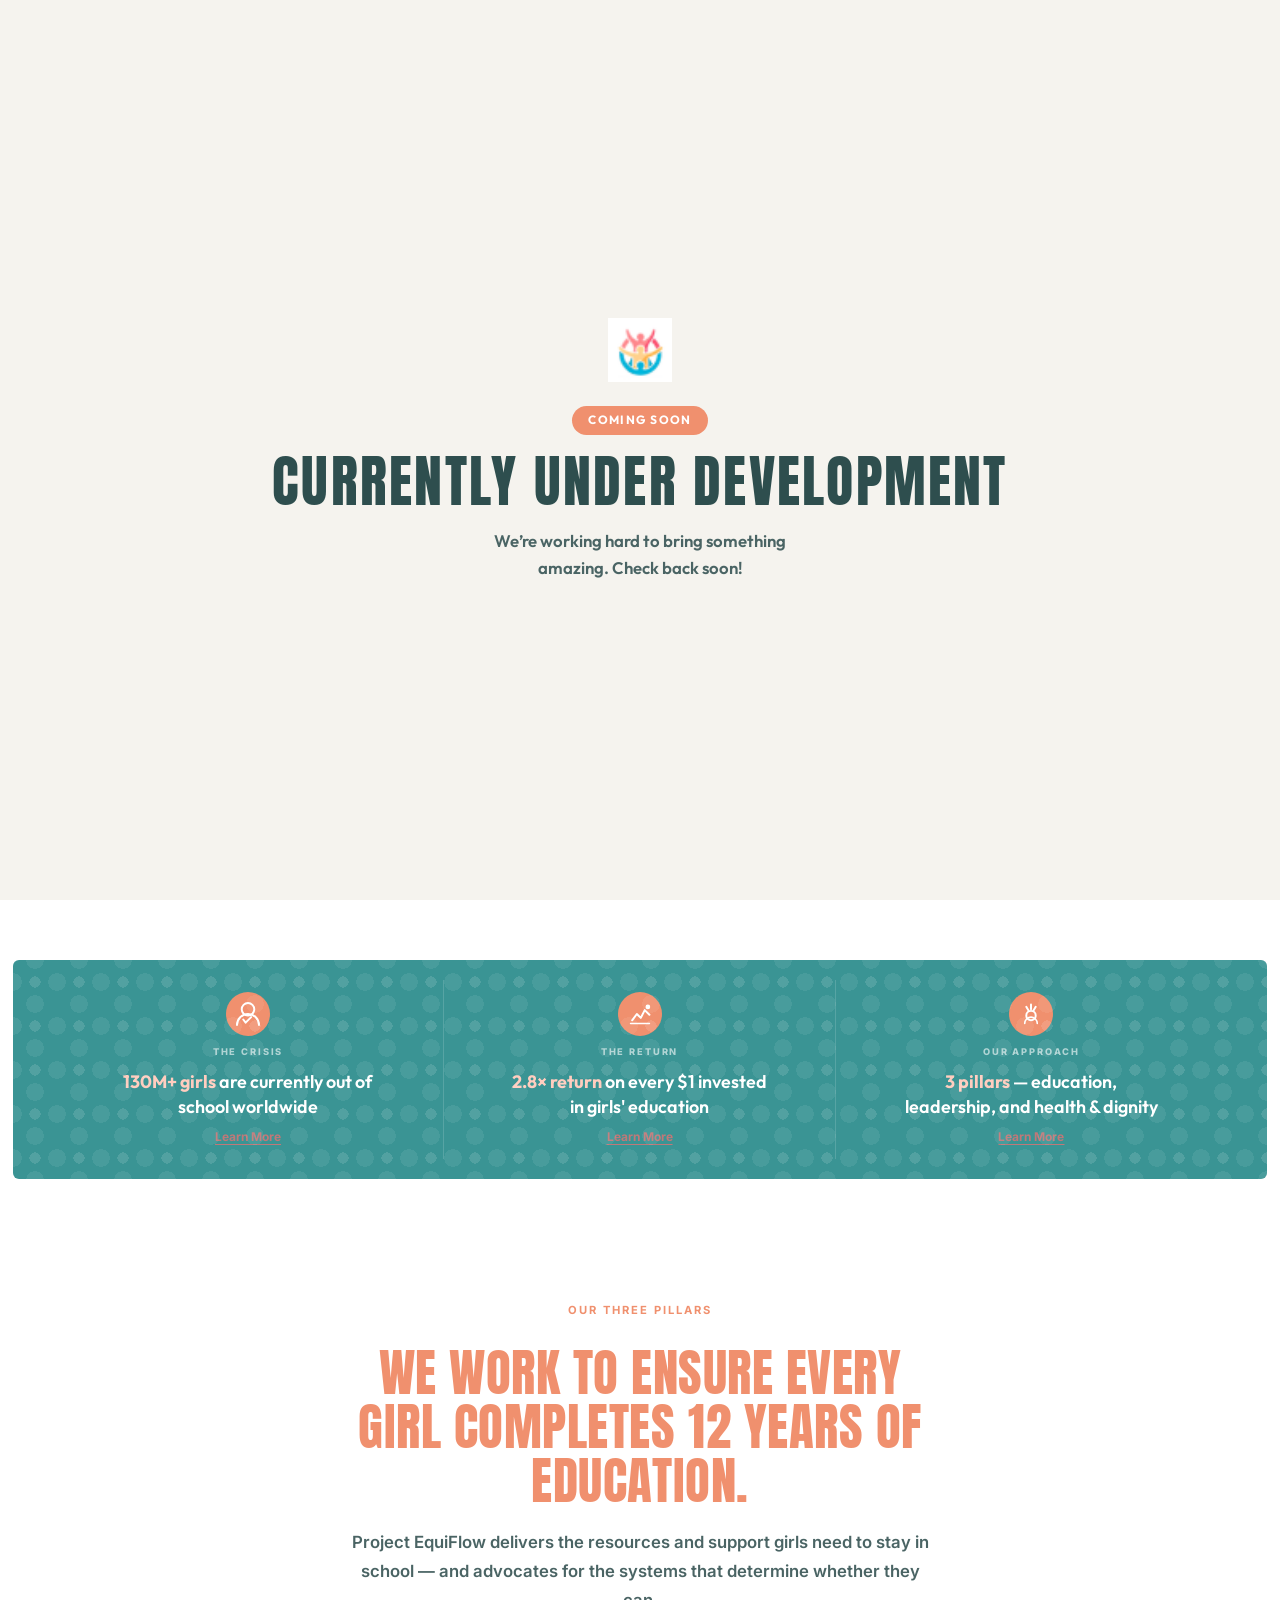
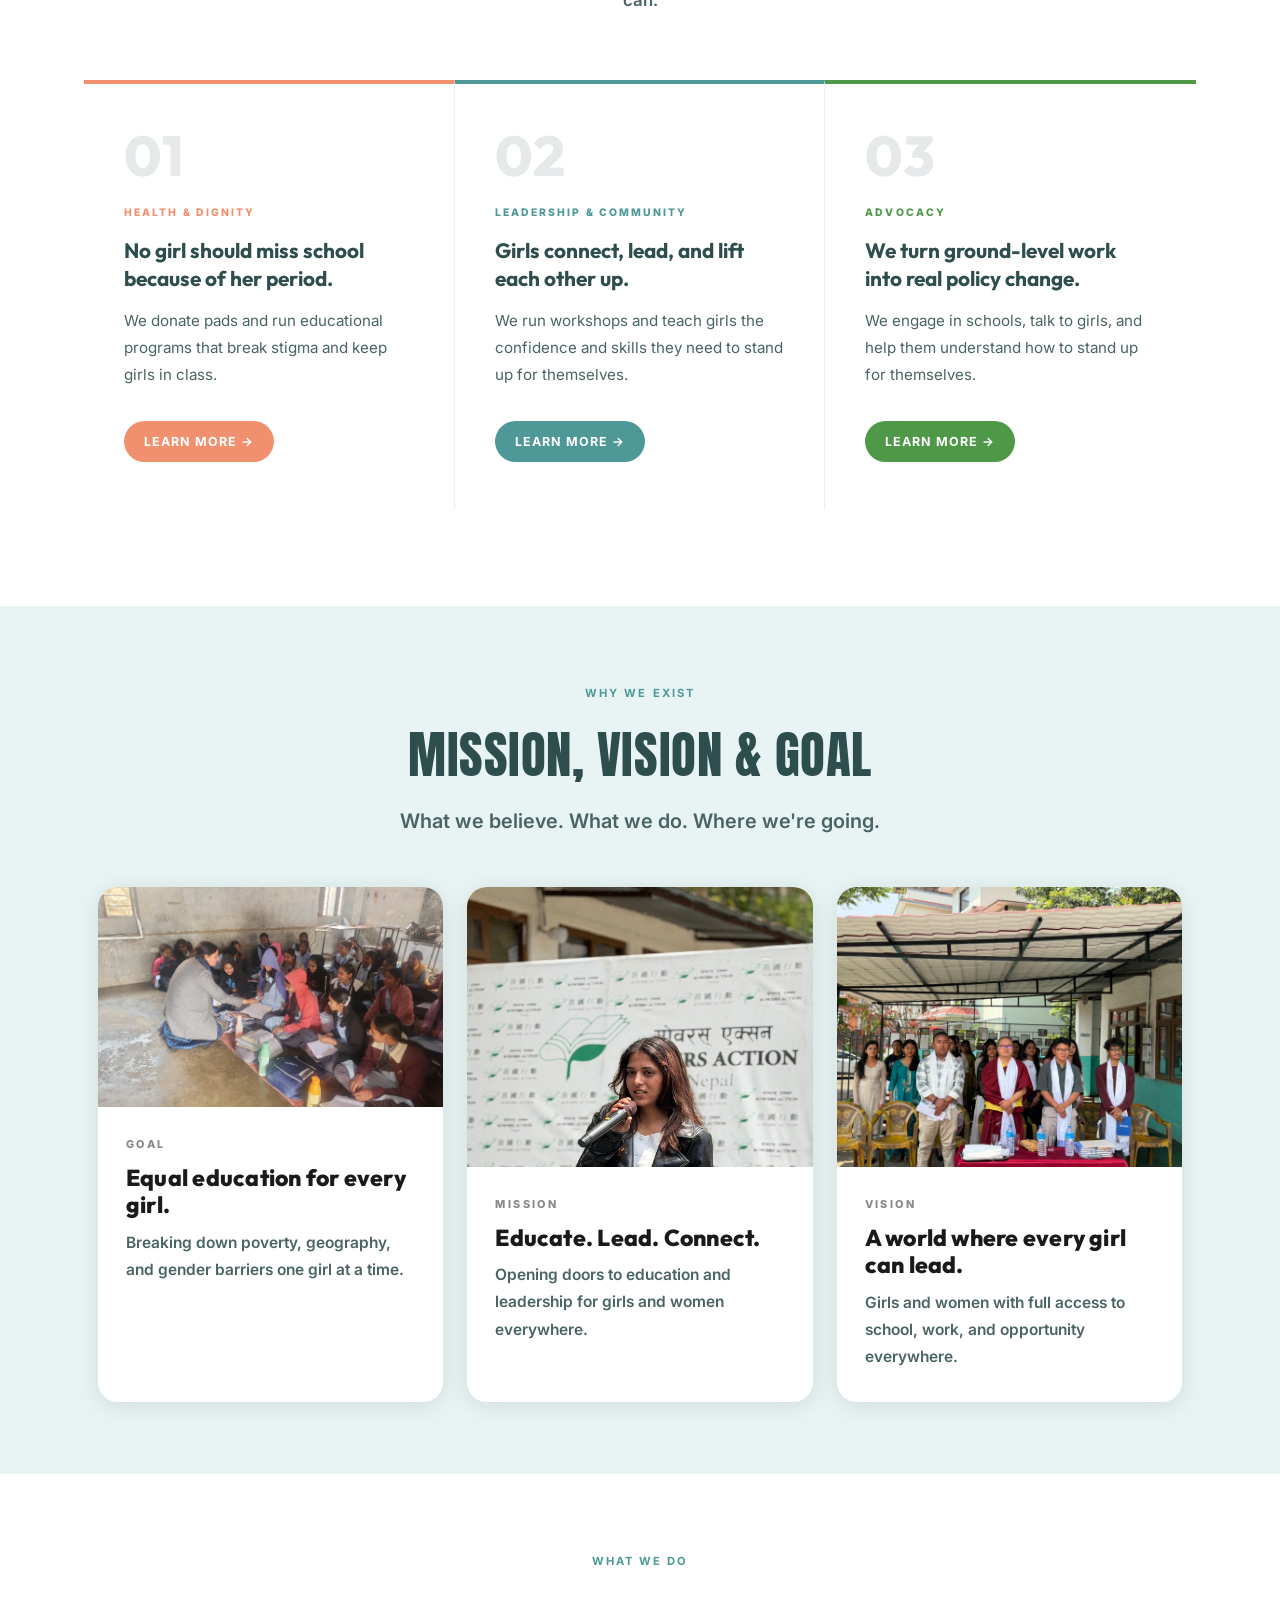
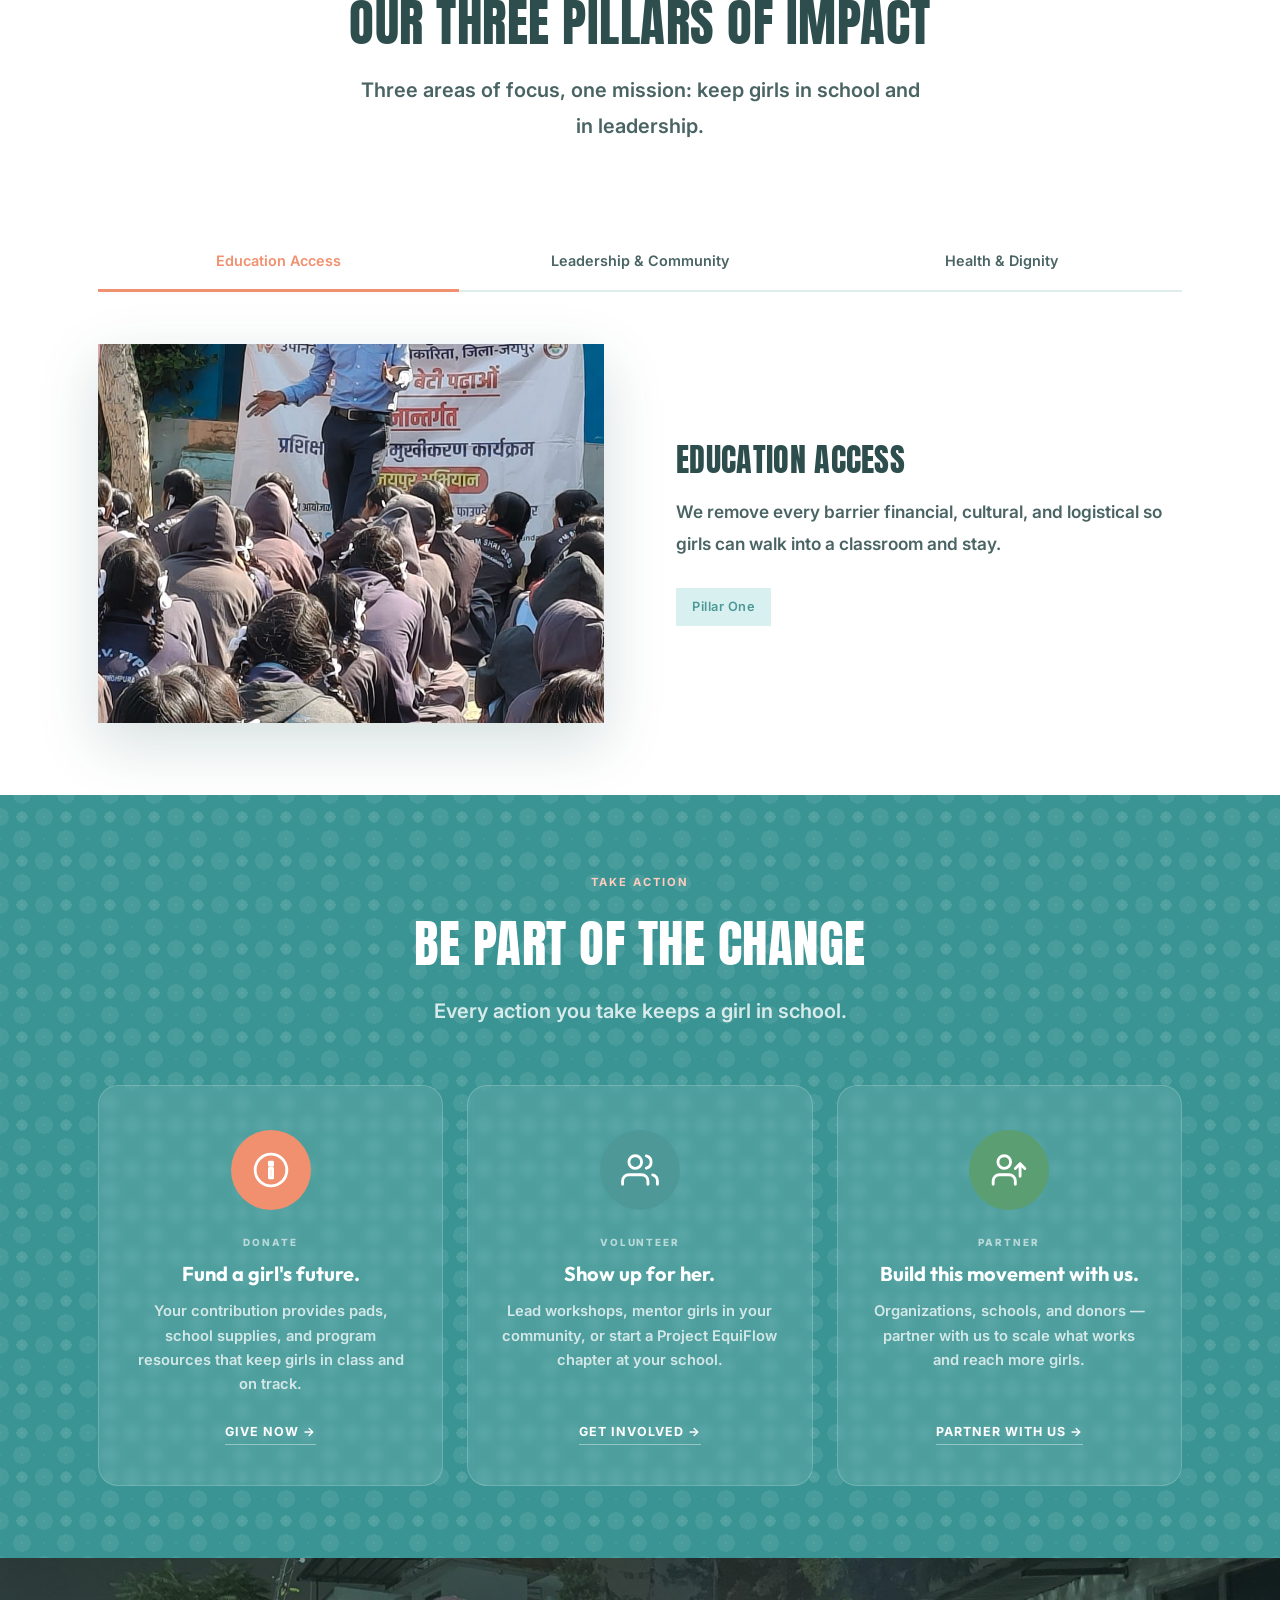
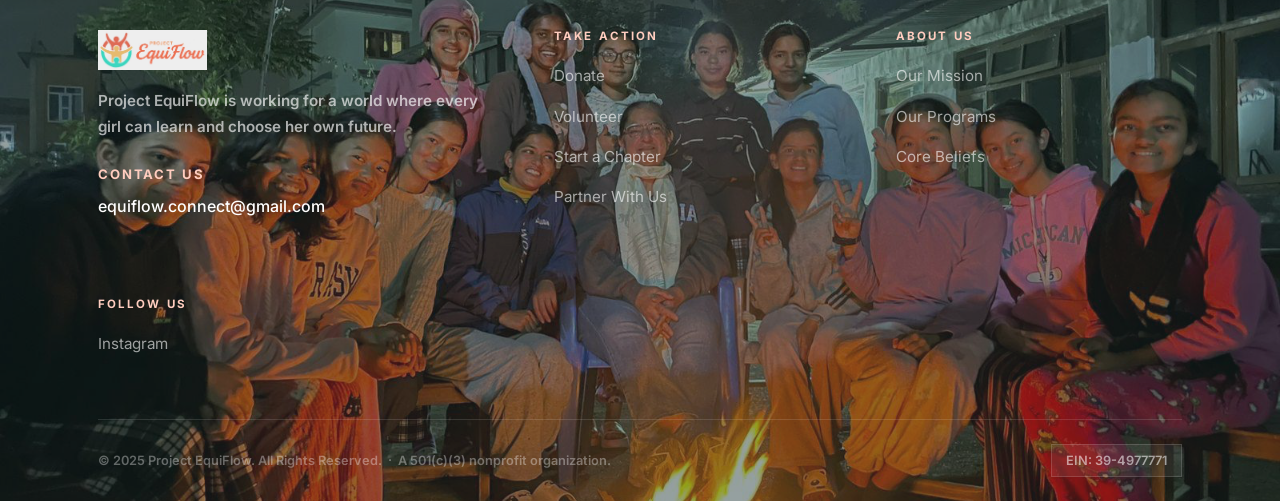
==== commit f996f421: "Add "Currently Under Development" overlay to all pages Co-Authored-By: Claude Sonnet 4.6 <noreply@an" ====
--- a/index.html
+++ b/index.html
@@ -1111,8 +1111,56 @@
     </style>
     <link rel="stylesheet" href="transitions.css">
     <link rel="icon" type="image/png" href="image/logo-icon.png">
+<style>
+#dev-overlay {
+    position: fixed;
+    inset: 0;
+    z-index: 99999;
+    background: #f5f3ee;
+    display: flex;
+    flex-direction: column;
+    align-items: center;
+    justify-content: center;
+    gap: 16px;
+    font-family: "Outfit", sans-serif;
+}
+#dev-overlay img { height: 64px; width: auto; margin-bottom: 8px; }
+#dev-overlay .dev-tag {
+    background: #F0906E;
+    color: #fff;
+    font-size: 0.75rem;
+    font-weight: 700;
+    letter-spacing: 0.12em;
+    text-transform: uppercase;
+    padding: 4px 16px;
+    border-radius: 999px;
+}
+#dev-overlay h1 {
+    font-family: "Anton", sans-serif;
+    font-size: clamp(2rem, 6vw, 3.5rem);
+    color: #2E4E4E;
+    letter-spacing: 0.04em;
+    margin: 0;
+    text-align: center;
+}
+#dev-overlay p {
+    font-size: 1.05rem;
+    color: #4A6464;
+    margin: 0;
+    text-align: center;
+    max-width: 360px;
+    line-height: 1.6;
+}
+</style>
 </head>
 <body>
+<div id="dev-overlay">
+  <img src="image/logo-icon.png" alt="Project EquiFlow" />
+  <span class="dev-tag">Coming Soon</span>
+  <h1>Currently Under Development</h1>
+  <p>We&#8217;re working hard to bring something amazing. Check back soon!</p>
+</div>
+
 
     <!-- NAVIGATION -->
     <header class="site-header" id="site-header">
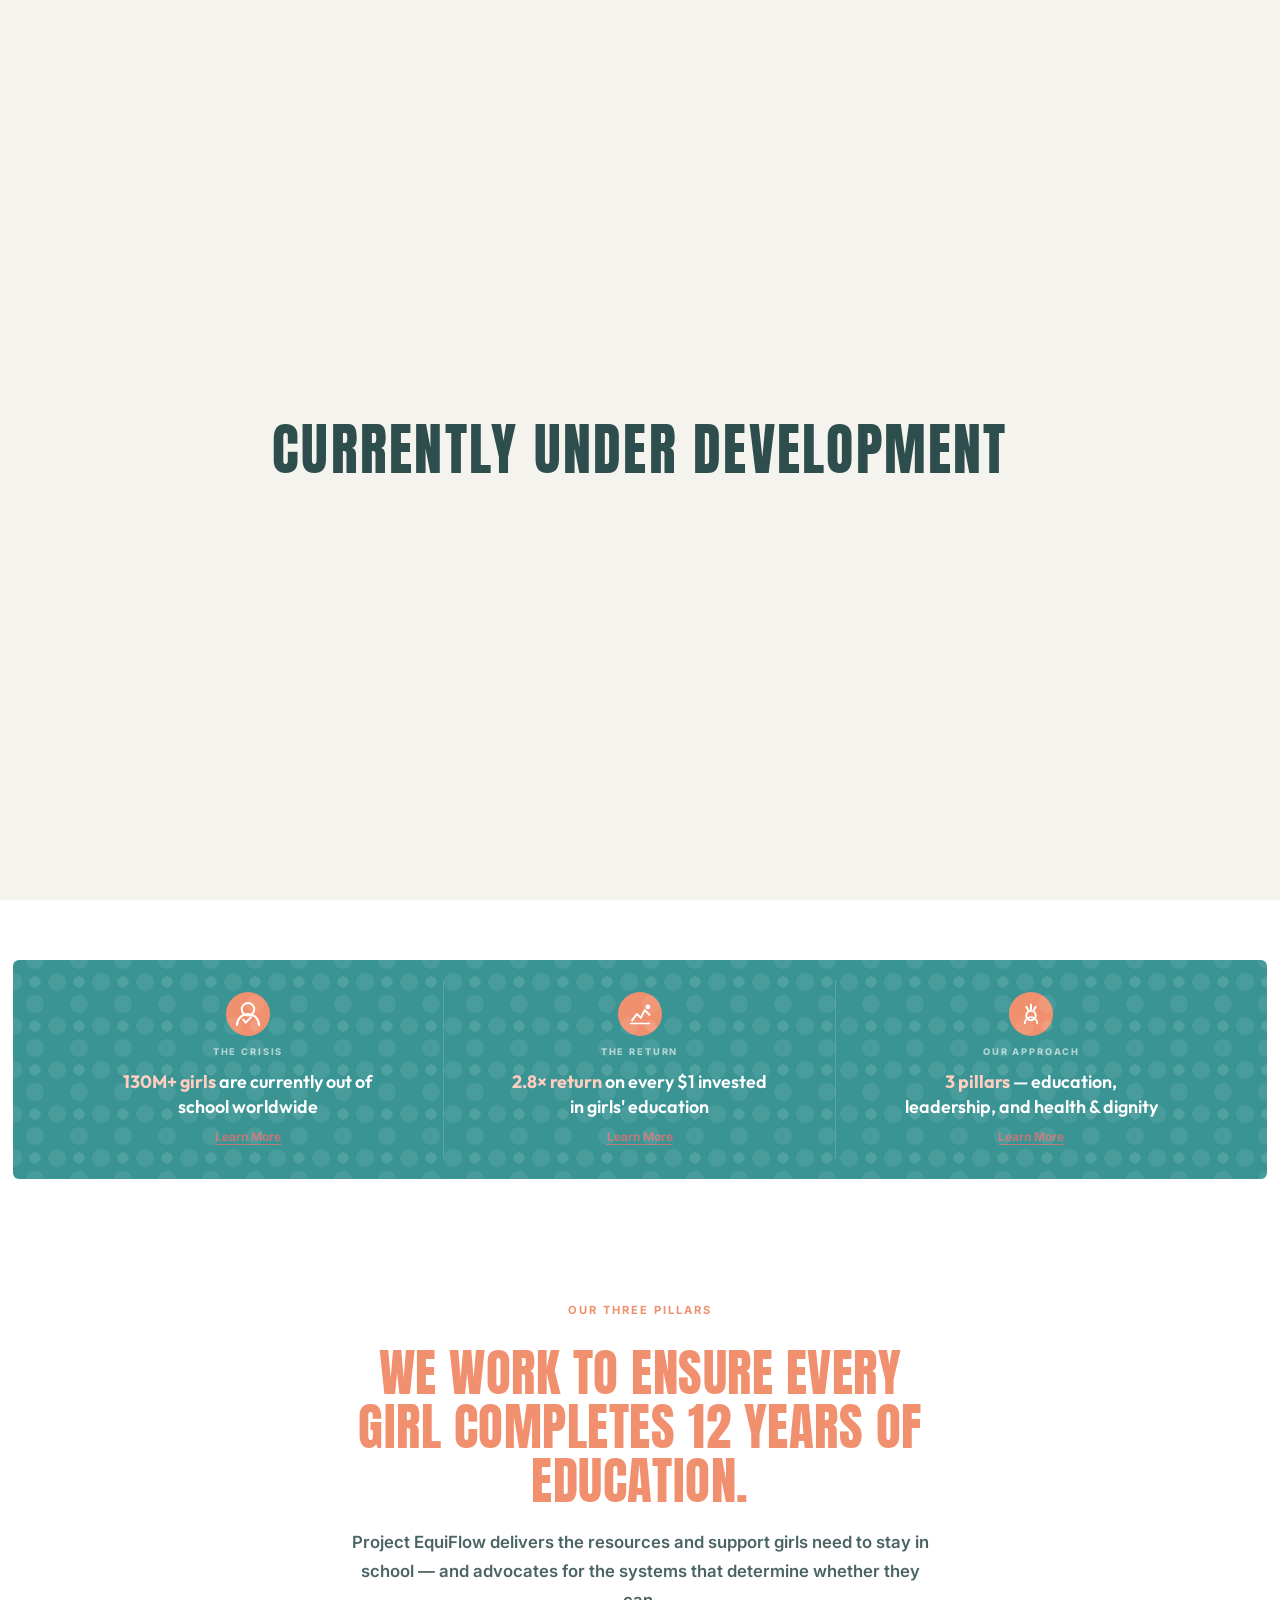
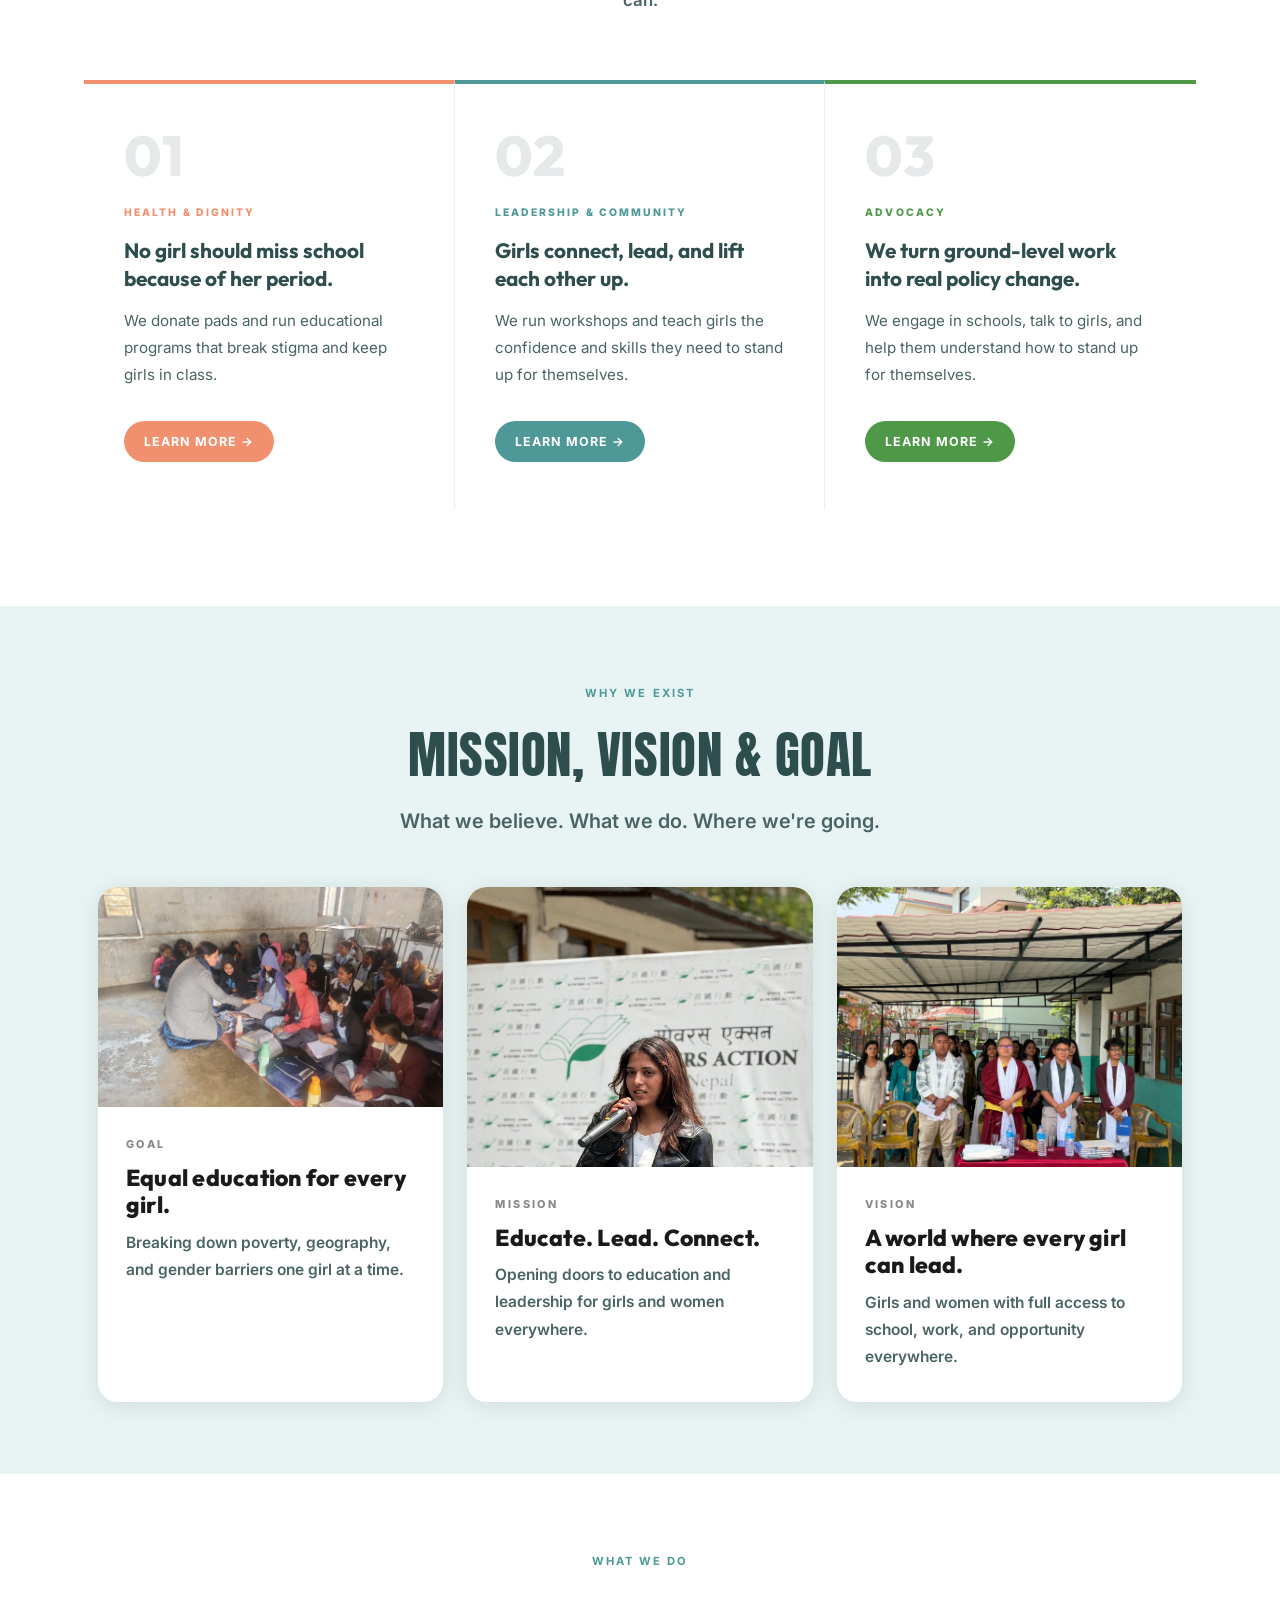
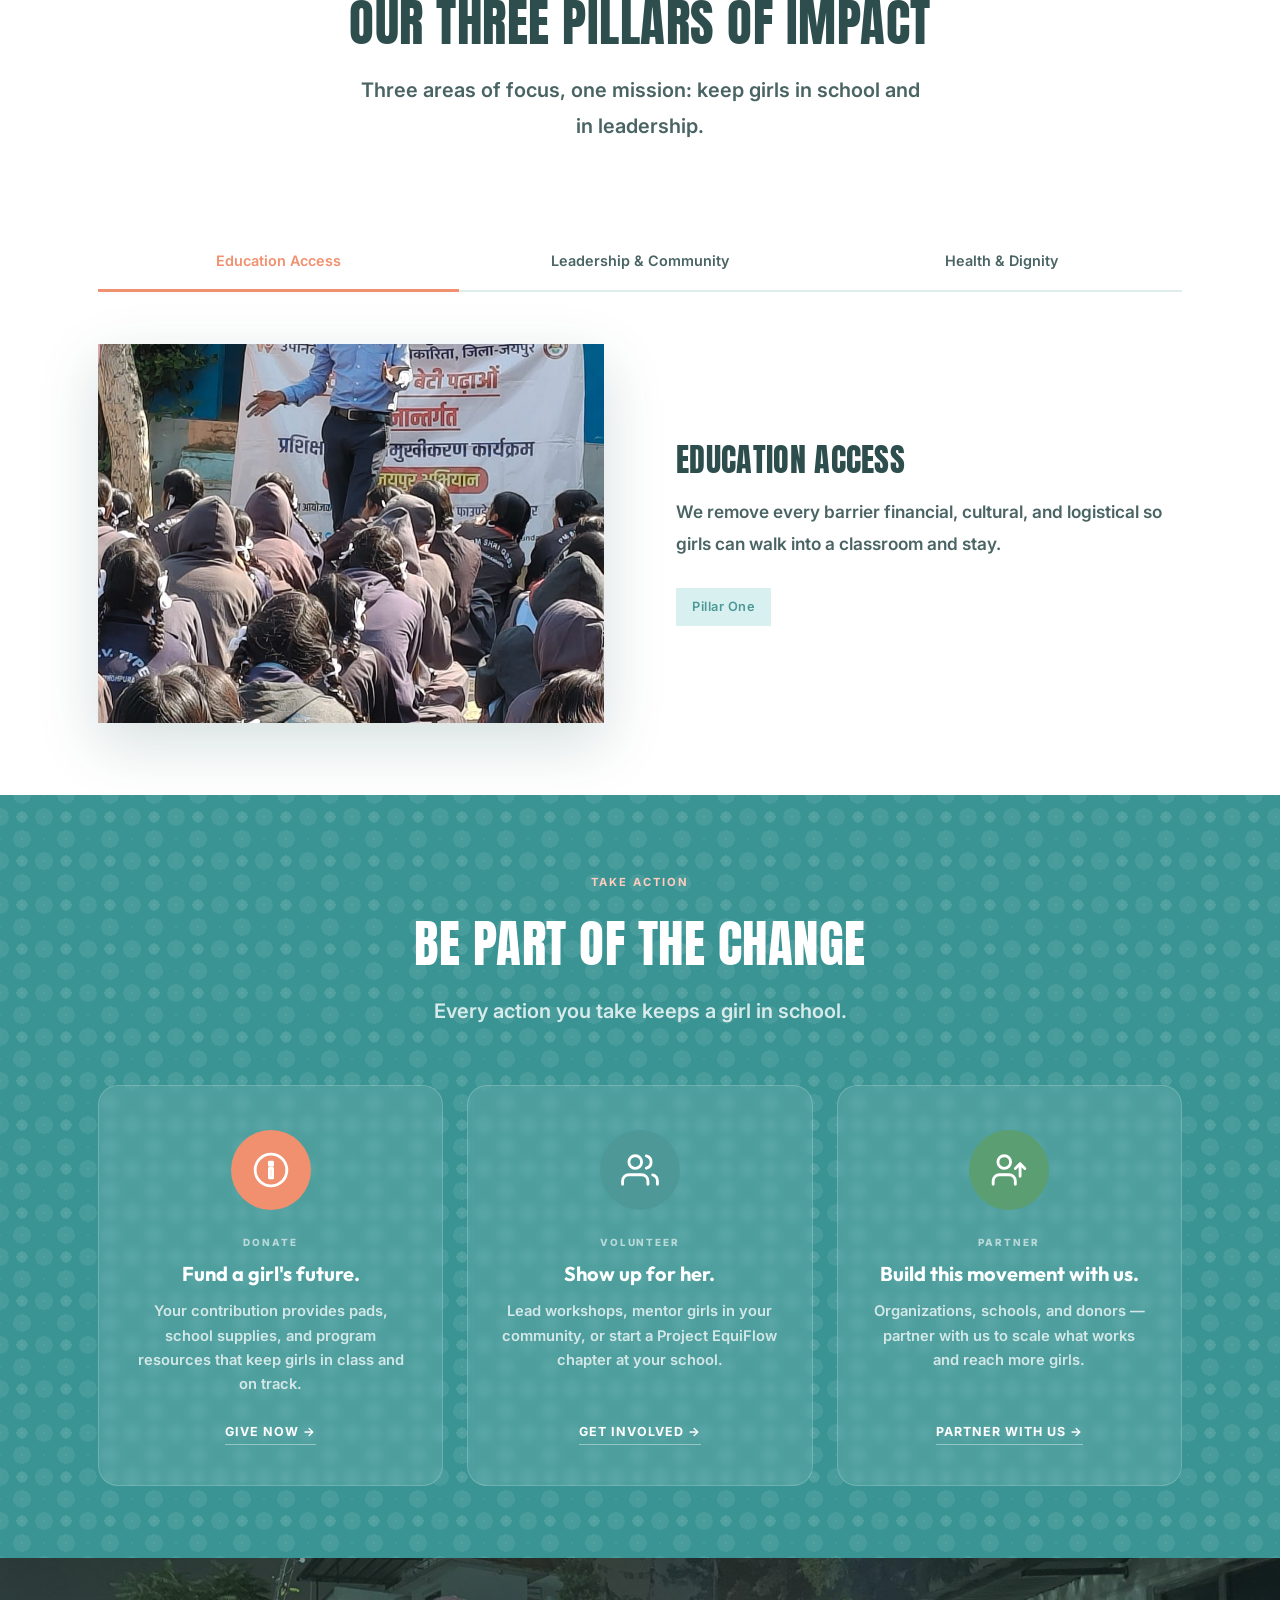
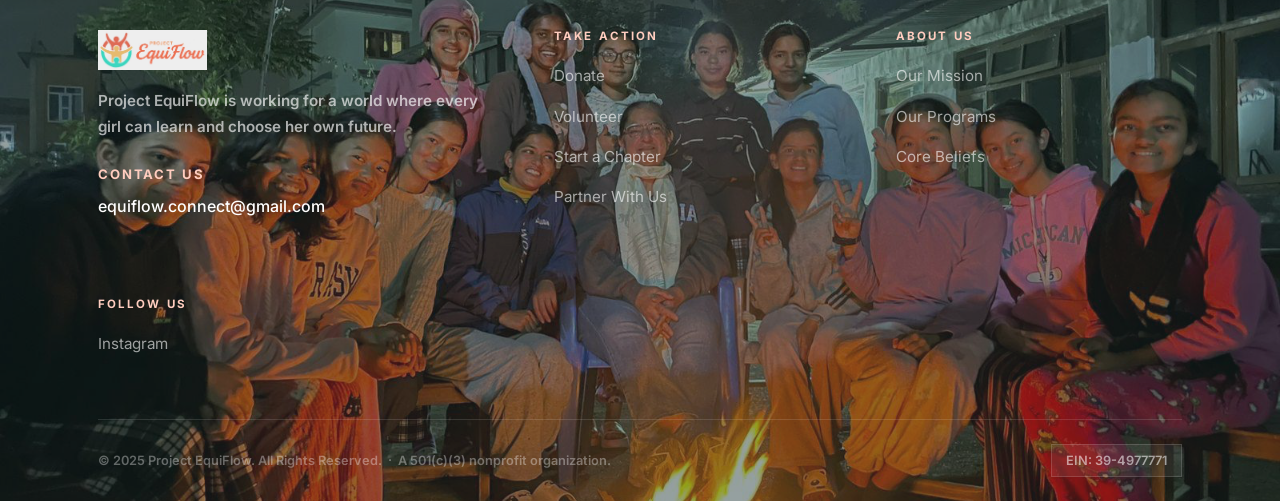
==== commit 2bda4165: "Simplify dev overlay: text only, no logo or subtext Co-Authored-By: Claude Sonnet 4.6 <noreply@anthr" ====
--- a/index.html
+++ b/index.html
@@ -1155,11 +1155,8 @@
 </head>
 <body>
 <div id="dev-overlay">
-  <img src="image/logo-icon.png" alt="Project EquiFlow" />
-  <span class="dev-tag">Coming Soon</span>
   <h1>Currently Under Development</h1>
-  <p>We&#8217;re working hard to bring something amazing. Check back soon!</p>
-</div>
+  </div>
 
 
     <!-- NAVIGATION -->
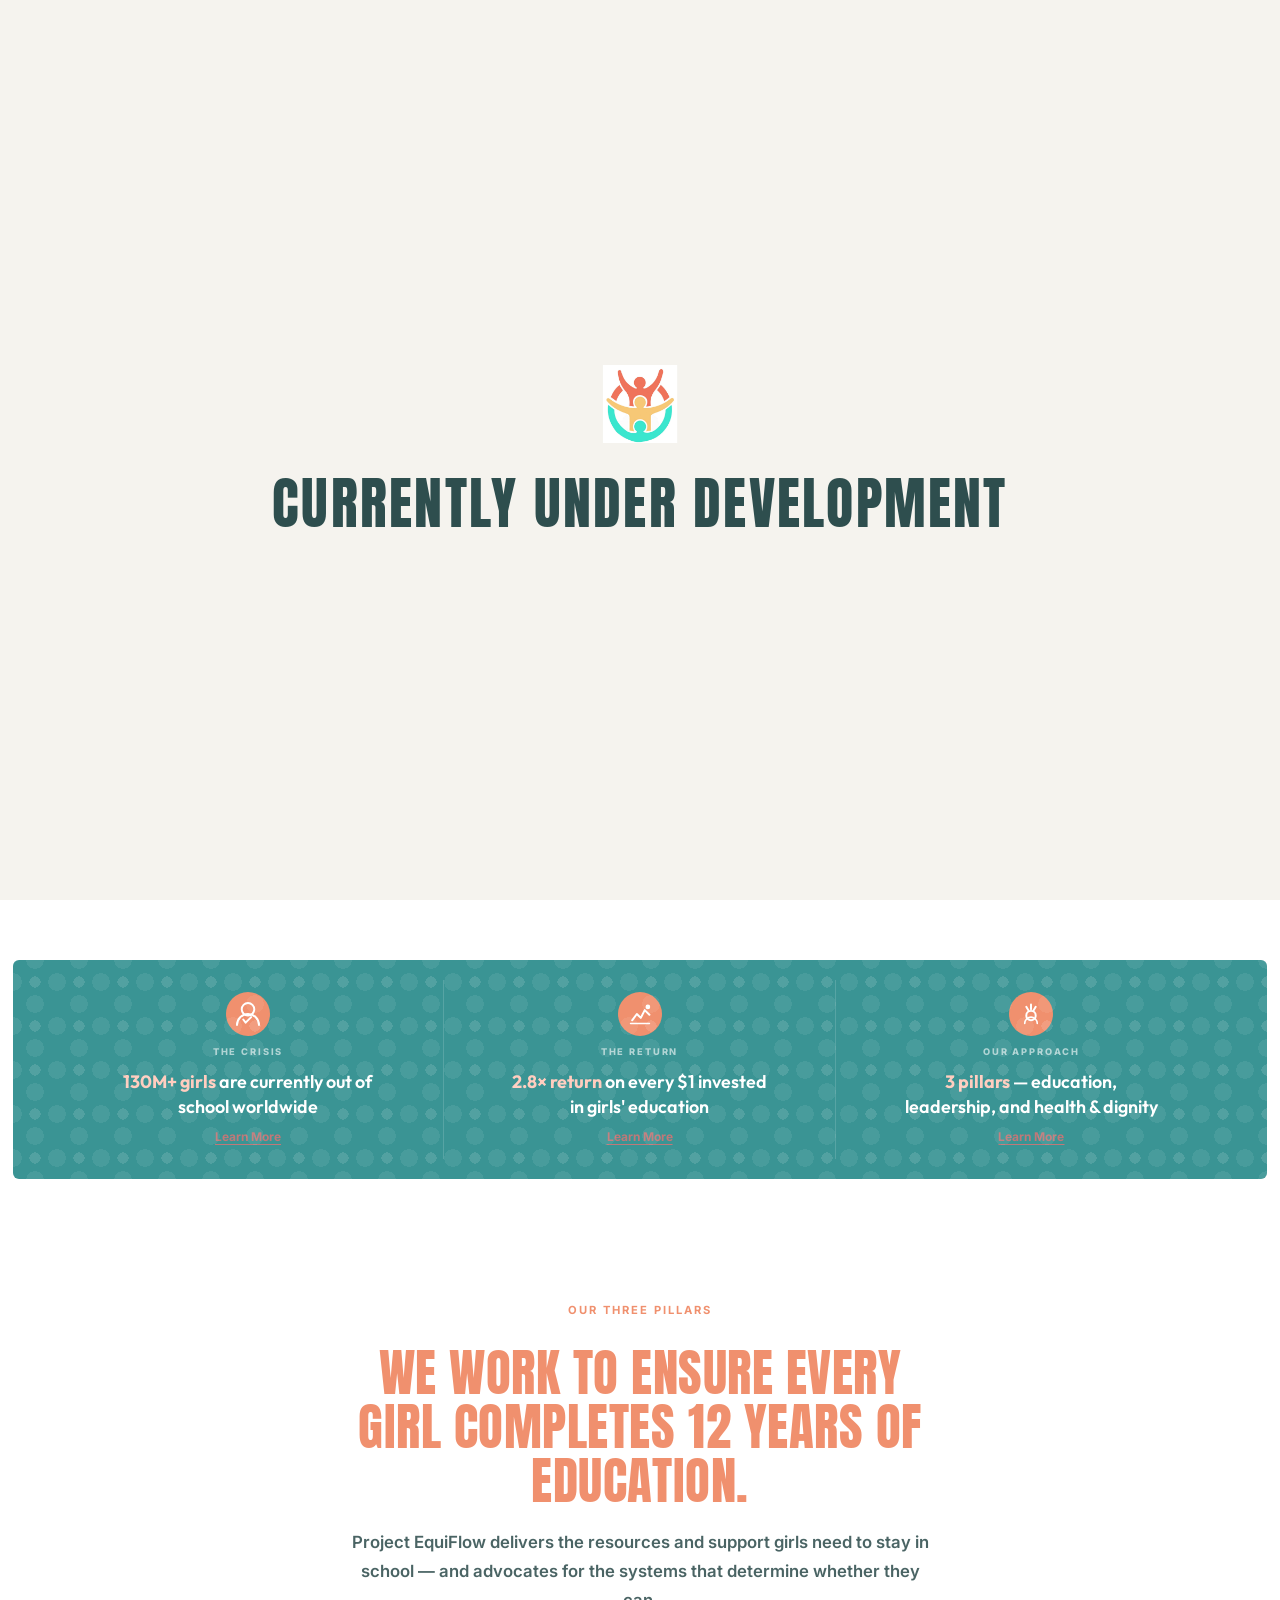
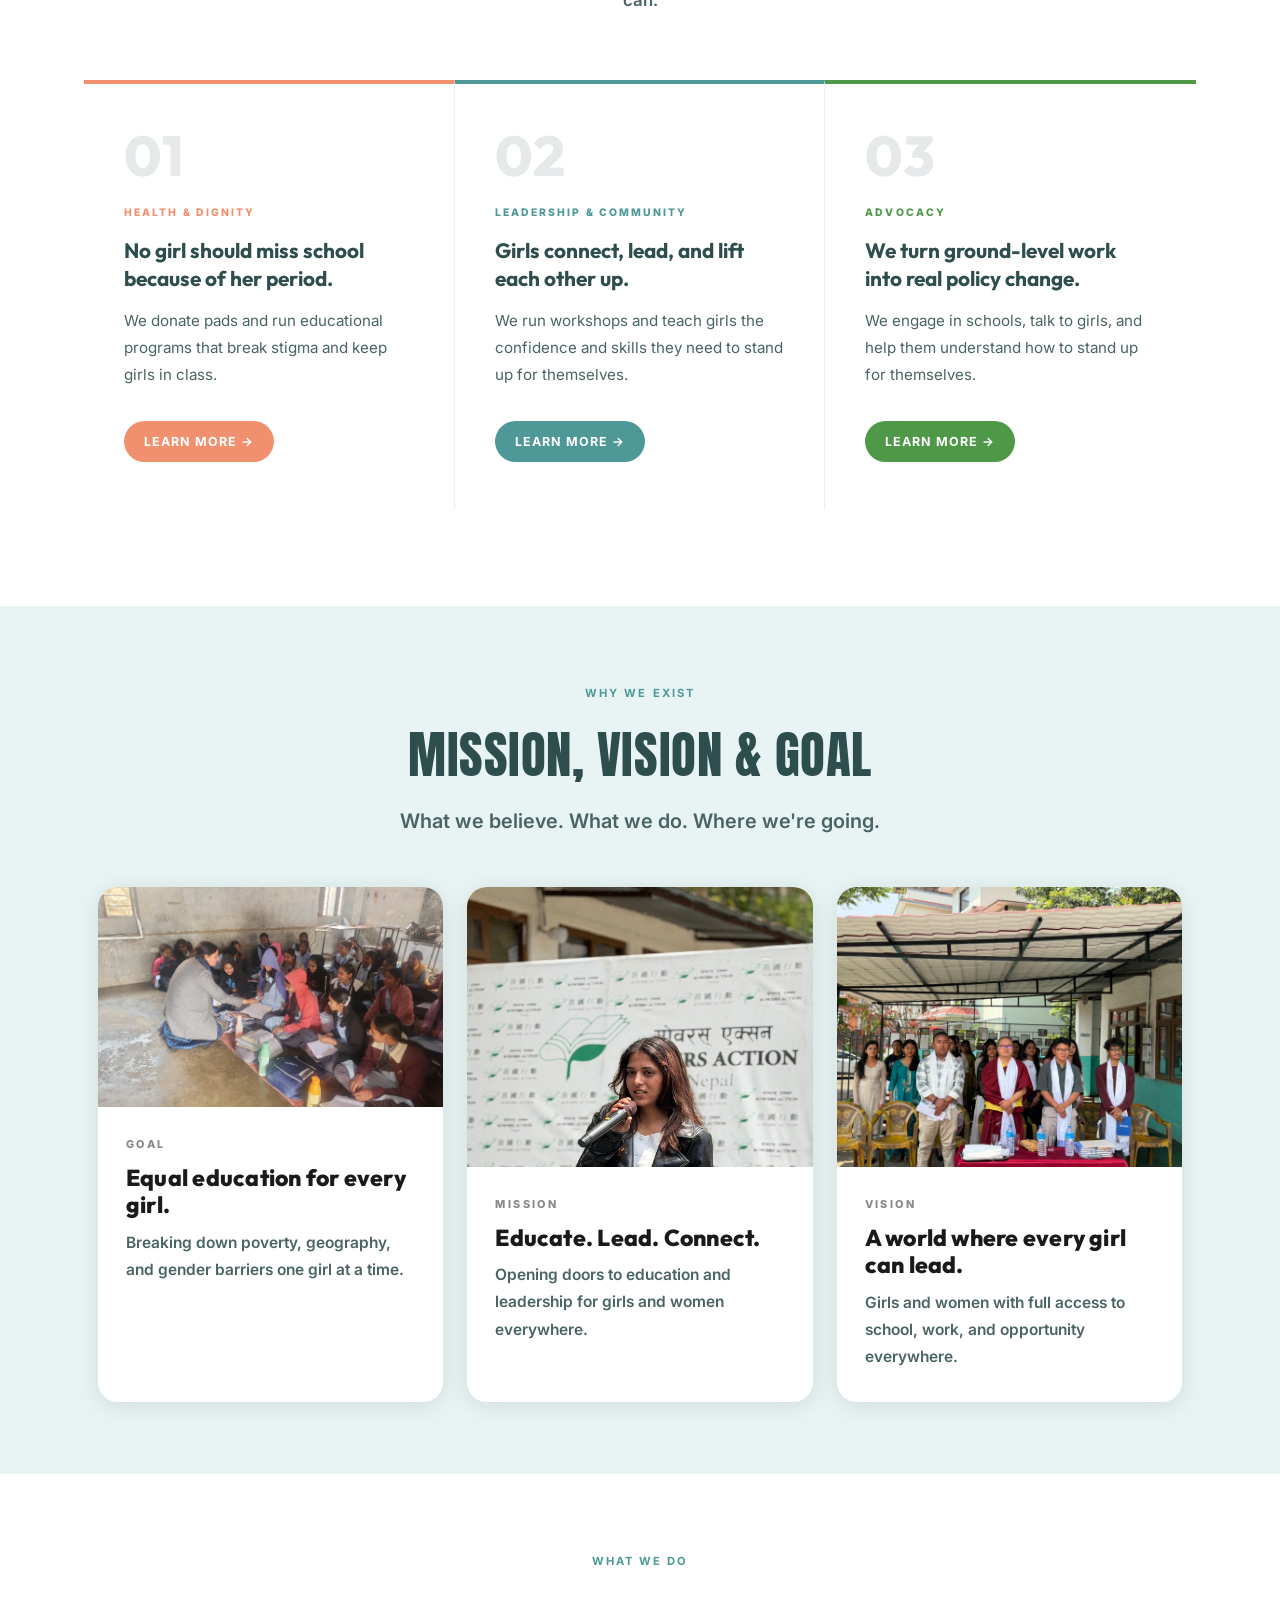
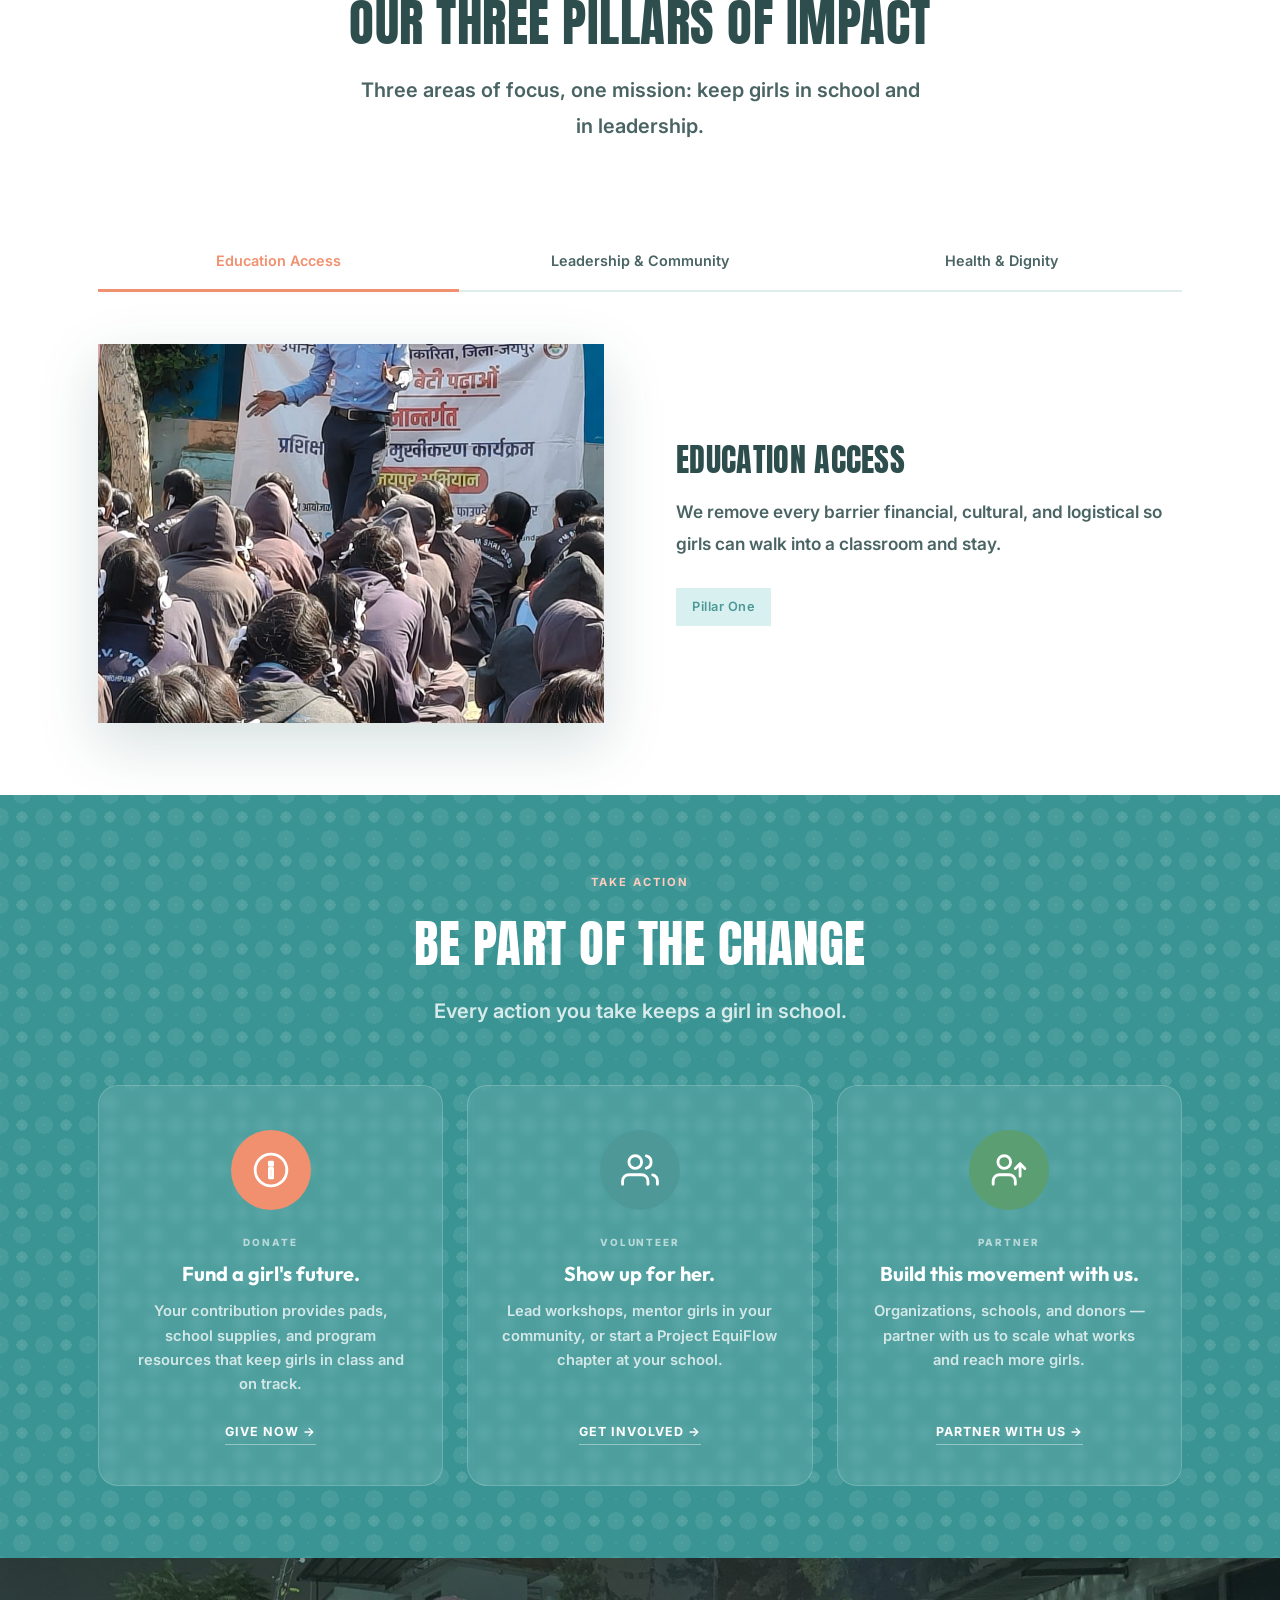
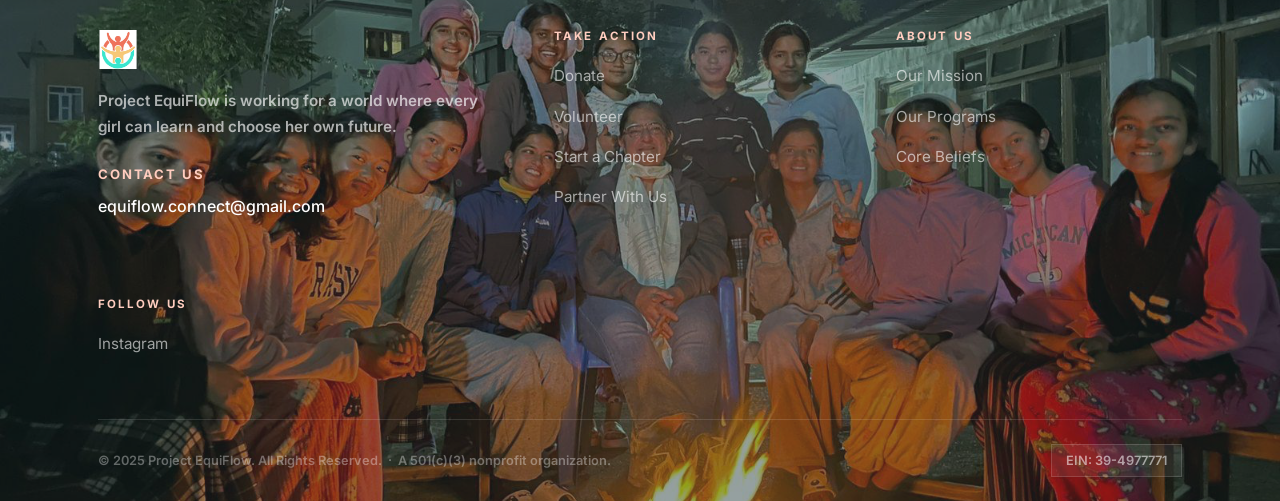
==== commit 27eed8ea: "Use logo-clean.png as logo and favicon across all pages, add to dev overlay Co-Authored-By: Claude S" ====
--- a/index.html
+++ b/index.html
@@ -1110,7 +1110,7 @@
         }
     </style>
     <link rel="stylesheet" href="transitions.css">
-    <link rel="icon" type="image/png" href="image/logo-icon.png">
+    <link rel="icon" type="image/png" href="image/logo-clean.png">
 <style>
 #dev-overlay {
     position: fixed;
@@ -1155,6 +1155,7 @@
 </head>
 <body>
 <div id="dev-overlay">
+  <img src="image/logo-clean.png" alt="Project EquiFlow" style="height:80px;width:auto;margin-bottom:12px;" />
   <h1>Currently Under Development</h1>
   </div>
 
@@ -1163,7 +1164,7 @@
     <header class="site-header" id="site-header">
         <div class="container nav-inner">
             <a href="index.html" class="logo">
-                <img src="image/download-2.jpg" alt="Project EquiFlow" style="height:52px;width:auto;display:block;" />
+                <img src="image/logo-clean.png" alt="Project EquiFlow" style="height:52px;width:auto;display:block;" />
             </a>
 
             <ul class="nav-links" id="nav-links">
@@ -1423,7 +1424,7 @@
         <div class="container">
             <div class="footer-inner">
                 <div class="footer-brand-col">
-                    <img src="image/download-2.jpg" alt="Project EquiFlow" class="footer-logo-img" />
+                    <img src="image/logo-clean.png" alt="Project EquiFlow" class="footer-logo-img" />
                     <p class="footer-tagline">Project EquiFlow is working for a world where every girl can learn and choose her own future.</p>
                     <div class="footer-contact-block">
                         <p>Contact Us</p>
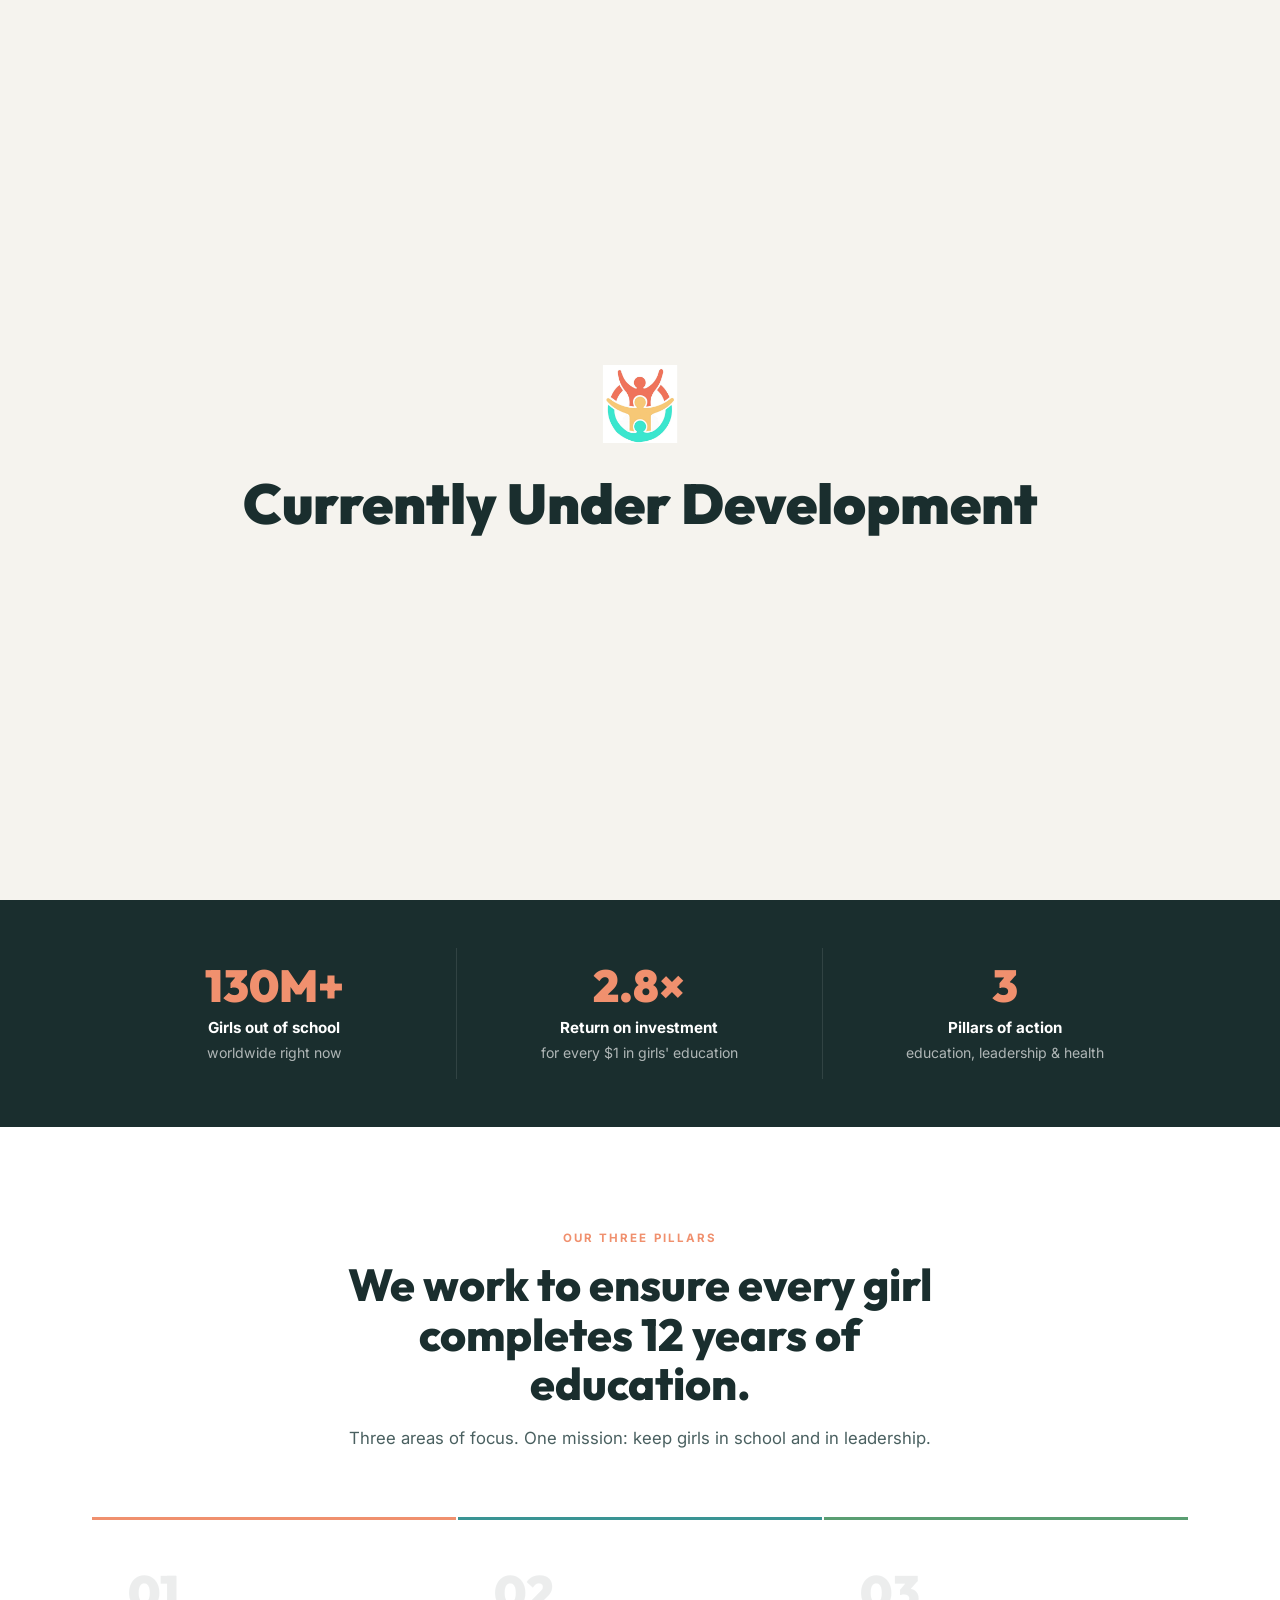
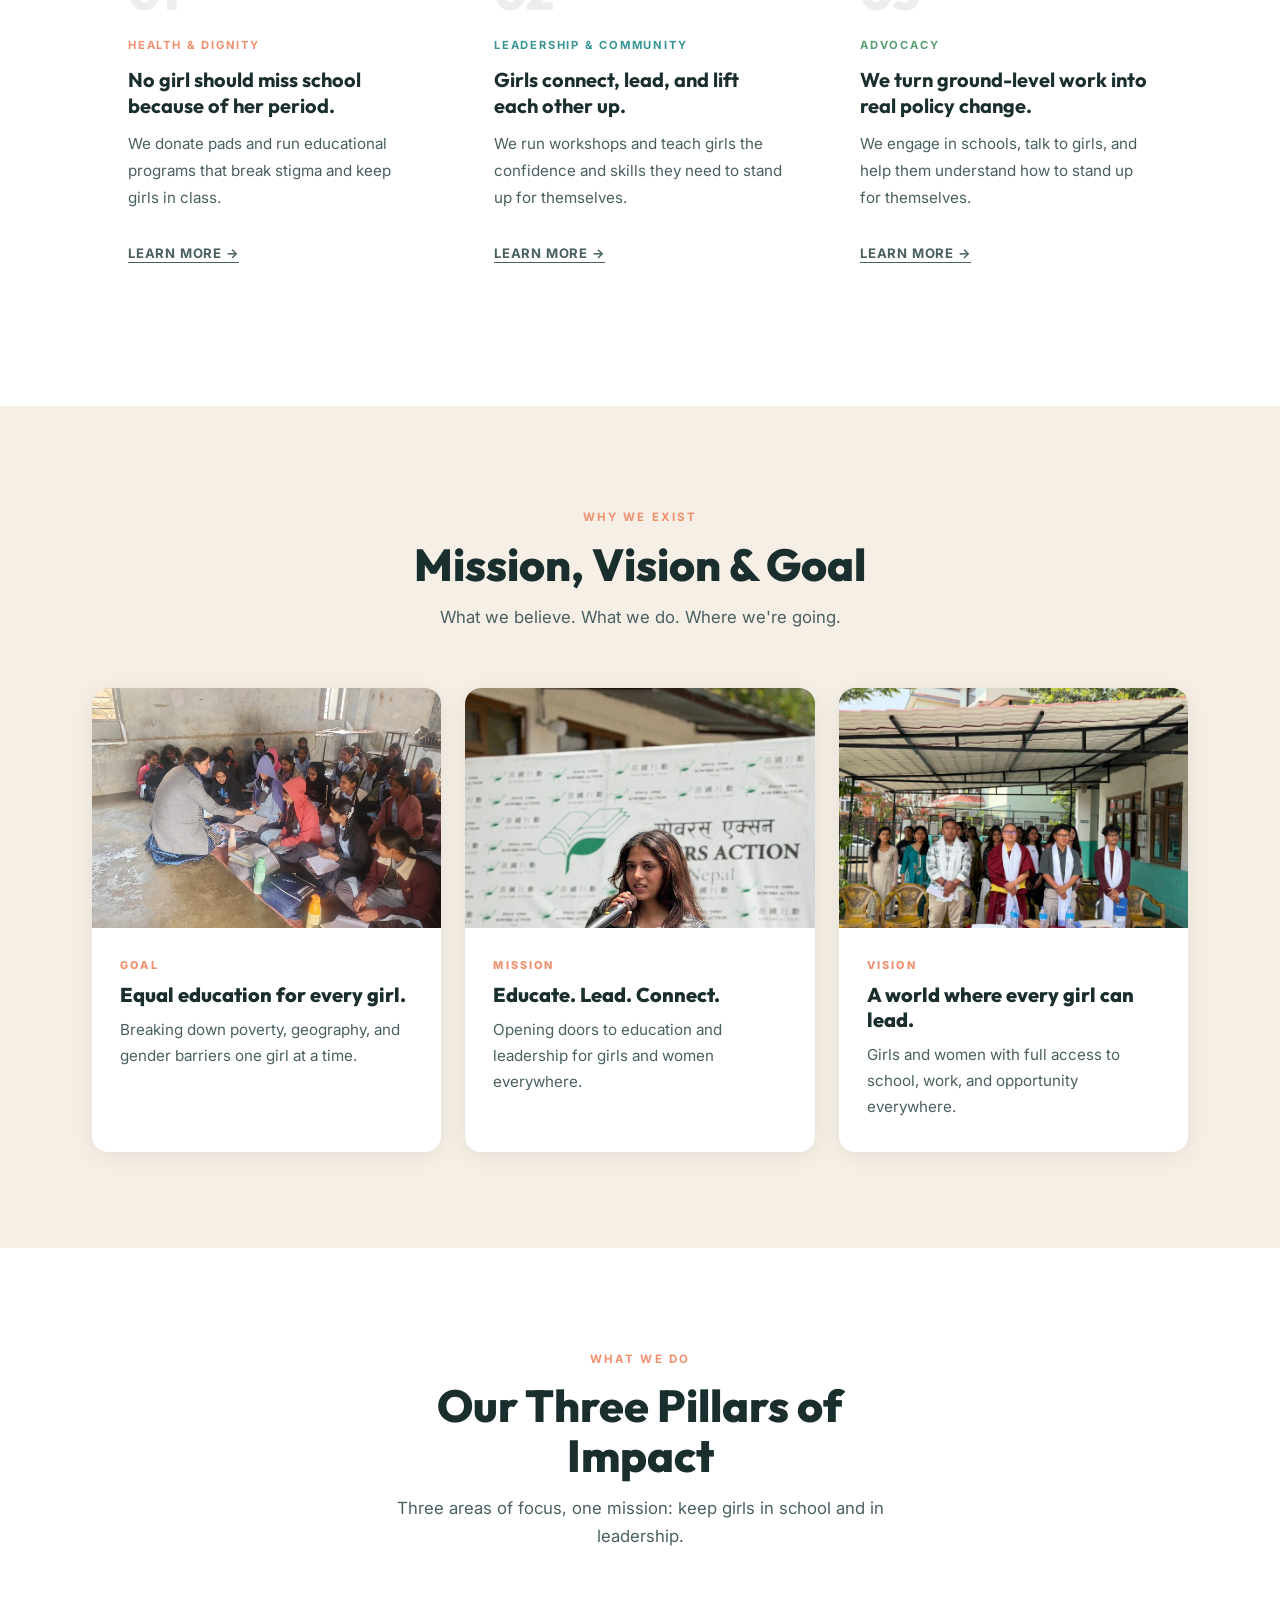
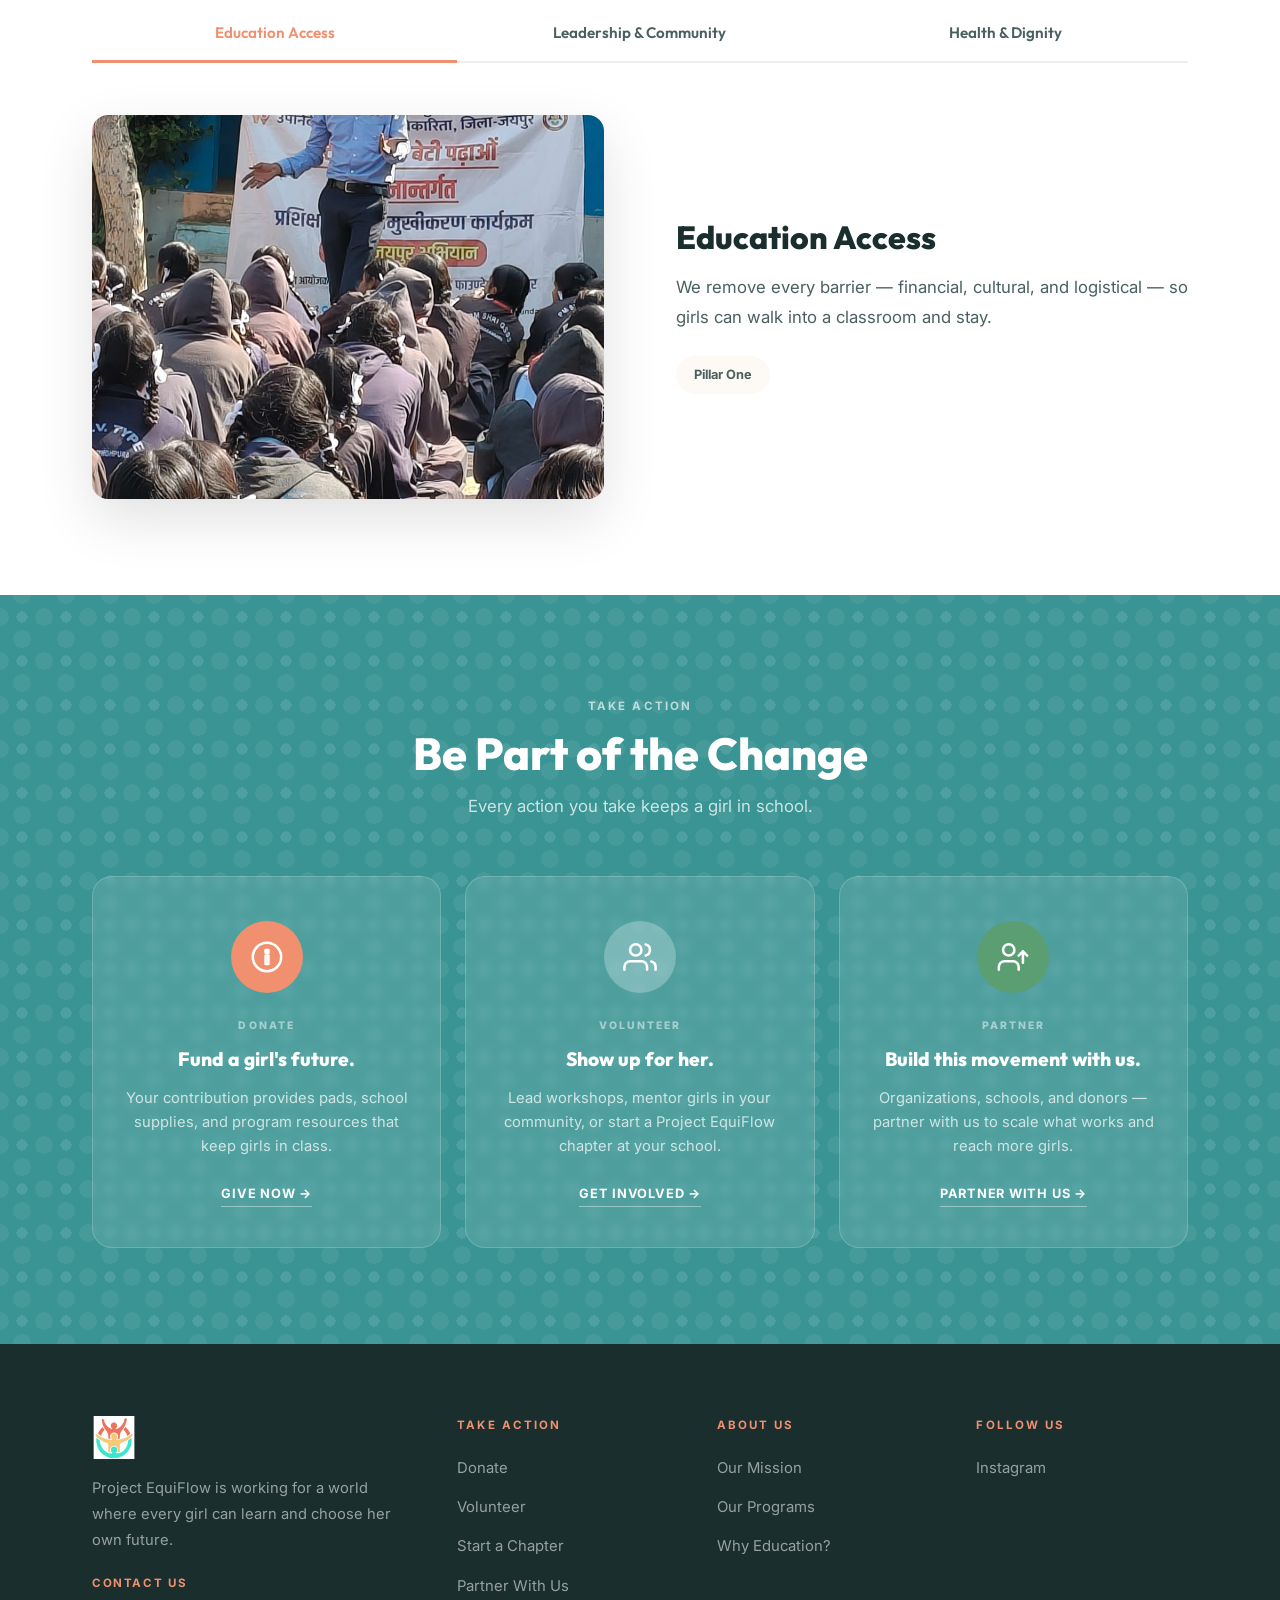
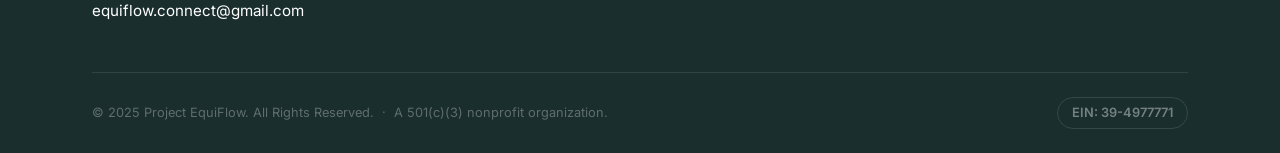
==== commit 03bbe03b: "Redesign index.html with clean modern nonprofit aesthetic - Switch from Anton uppercase to Outfit 90" ====
--- a/index.html
+++ b/index.html
@@ -4,1063 +4,384 @@
     <meta charset="UTF-8" />
     <meta name="viewport" content="width=device-width, initial-scale=1.0">
     <title>Project EquiFlow | Empowering Girls Globally</title>
-
-    <!-- Fonts & Icons -->
     <link rel="preconnect" href="https://fonts.googleapis.com">
     <link rel="preconnect" href="https://fonts.gstatic.com" crossorigin>
-    <link href="https://fonts.googleapis.com/css2?family=Outfit:wght@300;400;500;600;700;800&family=Inter:wght@300;400;500;600;700&family=Anton&display=swap" rel="stylesheet">
-
+    <link href="https://fonts.googleapis.com/css2?family=Outfit:wght@300;400;500;600;700;800;900&family=Inter:wght@300;400;500;600;700&display=swap" rel="stylesheet">
+    <link rel="icon" type="image/png" href="image/logo-clean.png">
     <style>
         :root {
-            --coral:      #FFCDBF;
-            --coral-dark: #F9B59E;
-            --coral-text: #F0906E;
-            --teal:       #96D4D4;
-            --teal-light: #B0E0E0;
-            --teal-pale:  #EEF9F9;
-            --teal-dark:  #4E9898;
-            --gold:       #FFE4A8;
-            --gold-text:  #9A7E38;
-            --deep-teal:  #3A6E6E;
-            --cream:      #FFF8F2;
-            --white:      #FFFFFF;
-            --ink:        #2E4E4E;
-            --ink-mid:    #4A6464;
-            --ink-light:  #7EAAAA;
-            --border:     #DDEEED;
-            --ff-serif:   'Outfit', system-ui, sans-serif;
-            --ff-sans:    'Inter', system-ui, sans-serif;
-            --ease:       cubic-bezier(0.16, 1, 0.3, 1);
+            --cream:       #FDF9F5;
+            --cream-dark:  #F5EFE6;
+            --coral:       #F0906E;
+            --coral-dark:  #d4714f;
+            --teal:        #3A9494;
+            --teal-dark:   #2d7272;
+            --ink:         #1a2e2e;
+            --ink-mid:     #4a6060;
+            --ink-light:   #8aacac;
+            --gold:        #F9C846;
+            --white:       #fff;
         }
 
         *, *::before, *::after { margin: 0; padding: 0; box-sizing: border-box; }
         html { scroll-behavior: smooth; }
-
-        body {
-            font-family: var(--ff-sans);
-            background: #fff;
-            color: var(--ink-mid);
-            line-height: 1.7;
-            overflow-x: hidden;
-        }
-
-        h1, h2, h3, h4 { font-family: 'Anton', sans-serif; font-weight: 400; line-height: 1.1; color: var(--ink); text-transform: uppercase; letter-spacing: 0.01em; }
-        h1 { font-size: clamp(2.6rem, 5.5vw, 4.2rem); }
-        h2 { font-size: clamp(2.2rem, 4vw, 3.2rem); }
-        h3 { font-size: 1.5rem; }
-        p  { font-size: 1.1rem; line-height: 1.8; font-weight: 600; color: var(--ink); }
-
-        a { text-decoration: none; }
-
-        .container {
-            max-width: 1140px;
-            margin: 0 auto;
-            padding: 0 28px;
-        }
-
+        body { font-family: 'Inter', sans-serif; background: var(--cream); color: var(--ink-mid); overflow-x: hidden; line-height: 1.7; }
+        a { text-decoration: none; color: inherit; }
+
+        .container { max-width: 1160px; margin: 0 auto; padding: 0 32px; }
+
+        h1, h2, h3 { font-family: 'Outfit', sans-serif; font-weight: 800; color: var(--ink); line-height: 1.1; }
+
+        /* ── BUTTONS ─────────────────────── */
+        .btn {
+            display: inline-flex; align-items: center; gap: 6px;
+            font-family: 'Outfit', sans-serif; font-size: 0.95rem; font-weight: 700;
+            padding: 13px 28px; border-radius: 999px; border: 2px solid transparent;
+            cursor: pointer; transition: all 0.2s;
+        }
+        .btn-coral  { background: var(--coral); color: #fff; border-color: var(--coral); }
+        .btn-coral:hover { background: var(--coral-dark); border-color: var(--coral-dark); }
+        .btn-outline { background: transparent; color: var(--ink); border-color: var(--ink); }
+        .btn-outline:hover { background: var(--ink); color: #fff; }
+        .btn-teal { background: var(--teal); color: #fff; border-color: var(--teal); }
+        .btn-teal:hover { background: var(--teal-dark); border-color: var(--teal-dark); }
+        .btn-white { background: #fff; color: var(--ink); border-color: #fff; }
+        .btn-white:hover { background: var(--cream); }
+
+        /* ── EYEBROW ─────────────────────── */
         .eyebrow {
-            display: inline-block;
-            font-family: var(--ff-sans);
-            font-size: 0.7rem;
-            font-weight: 700;
-            letter-spacing: 0.18em;
-            text-transform: uppercase;
-            color: var(--teal-dark);
-            margin-bottom: 14px;
-        }
-
-        /* ---- BUTTONS ---- */
-        .btn {
-            display: inline-block;
-            font-family: var(--ff-sans);
-            font-size: 0.875rem;
-            font-weight: 600;
-            letter-spacing: 0.02em;
-            padding: 14px 32px;
-            border-radius: 0;
-            border: 2px solid transparent;
-            cursor: pointer;
-            transition: background 0.15s, color 0.15s, border-color 0.15s;
-        }
-        .btn-primary {
-            background: var(--coral-text);
-            color: var(--white);
-            border-color: var(--coral-text);
-        }
-        .btn-primary:hover {
-            background: #B06050;
-            border-color: #B06050;
-        }
-        .btn-teal {
-            background: var(--teal-dark);
-            color: var(--white);
-            border-color: var(--teal-dark);
-        }
-        .btn-teal:hover {
-            background: var(--deep-teal);
-            border-color: var(--deep-teal);
-        }
-        .btn-outline-white {
-            background: rgba(255,255,255,0.12);
-            color: var(--white);
-            border-color: rgba(255,255,255,0.6);
-            backdrop-filter: blur(8px);
-        }
-        .btn-outline-white:hover {
-            background: rgba(255,255,255,0.25);
-            border-color: var(--white);
-            color: var(--white);
-            }
-        .btn-outline-teal {
-            background: transparent;
-            color: var(--teal-dark);
-            border-color: var(--teal-dark);
-        }
-        .btn-outline-teal:hover {
-            background: var(--teal-dark);
-            color: var(--white);
-        }
-        .btn:active { }
-
-        /* ---- REVEAL ---- */
-        .reveal {}
-        .reveal.active {}
-
-        .reveal-left {}
-        .reveal-left.active {}
-
-        .reveal-right {}
-        .reveal-right.active {}
-
-        .reveal-scale {}
-        .reveal-scale.active {}
-
-        @keyframes fadeSlideDown {
-            from { opacity: 0; transform: translateY(-16px); }
-            to   { opacity: 1; transform: translateY(0); }
-        }
-        @keyframes fadeSlideUp {
-            from { opacity: 0; transform: translateY(24px); }
-            to   { opacity: 1; transform: translateY(0); }
-        }
-        @keyframes fadeIn {
-            from { opacity: 0; }
-            to   { opacity: 1; }
-        }
-
-        /* =============================================
-           NAVIGATION
-           ============================================= */
-        .site-header {
-            position: fixed;
-            top: 0; left: 0; right: 0;
-            z-index: 200;
-            background: #fff;
-            border-bottom: 1px solid #e8e8e8;
-            transition: box-shadow 0.3s ease;
-        }
-        .site-header.scrolled { box-shadow: 0 2px 16px rgba(0,0,0,0.07); }
+            display: inline-block; font-family: 'Inter', sans-serif;
+            font-size: 0.72rem; font-weight: 700; letter-spacing: 0.18em;
+            text-transform: uppercase; color: var(--coral); margin-bottom: 12px;
+        }
+
+        /* ── NAV ─────────────────────────── */
+        .nav {
+            position: fixed; top: 0; left: 0; right: 0; z-index: 200;
+            background: rgba(253, 249, 245, 0.95);
+            backdrop-filter: blur(12px);
+            border-bottom: 1px solid rgba(0,0,0,0.07);
+            transition: box-shadow 0.3s;
+        }
+        .nav.scrolled { box-shadow: 0 2px 20px rgba(0,0,0,0.08); }
         .nav-inner {
-            display: flex;
-            align-items: center;
-            justify-content: space-between;
-            height: 70px;
-        }
+            display: flex; align-items: center; justify-content: space-between;
+            height: 68px;
+        }
+        .nav-logo img { height: 48px; width: auto; display: block; }
         .nav-links {
-            display: flex;
-            align-items: center;
-            list-style: none;
-            height: 100%;
-        }
-        .nav-links > li { position: static; height: 100%; display: flex; align-items: center; }
-        .nav-links > li > a {
-            display: flex;
-            align-items: center;
-            gap: 4px;
-            font-size: 0.85rem;
-            font-weight: 600;
-            letter-spacing: 0.08em;
-            text-transform: uppercase;
-            color: var(--ink);
-            padding: 8px 20px;
-            white-space: nowrap;
-            height: 100%;
-            transition: color 0.15s;
-        }
-        .nav-links > li > a:not(.btn-donate):hover { color: var(--coral-text); }
-        .nav-links > li > a.active-page { color: var(--coral-text); border-bottom: 2px solid var(--coral-text); }
-        .nav-chevron { font-size: 0.65rem; opacity: 0.5; }
-
-        /* mega dropdown */
-        .mega-drop {
-            position: absolute;
-            top: 90px; left: 0; right: 0;
-            background: #fff;
-            border-top: 2px solid var(--coral-text);
-            border-bottom: 1px solid #e8e8e8;
-            box-shadow: 0 16px 48px rgba(0,0,0,0.09);
-            opacity: 0;
-            visibility: hidden;
-            transition: opacity 0.18s ease, visibility 0.18s ease;
-            z-index: 300;
-        }
-        .has-mega:hover .mega-drop,
-        .has-mega.open .mega-drop { opacity: 1; visibility: visible; }
-        .mega-drop-inner {
-            display: grid;
-            grid-template-columns: 1.6fr 1fr 1fr;
-            gap: 0;
-            padding: 36px 0;
-        }
-        .mega-col { padding: 0 32px; border-right: 1px solid #f0f0f0; }
-        .mega-col:first-child { padding-left: 0; }
-        .mega-col:last-child { border-right: none; }
-        .mega-label { font-size: 0.65rem; font-weight: 700; letter-spacing: 0.2em; text-transform: uppercase; color: var(--coral-text); margin-bottom: 10px; }
-        .mega-desc { font-size: 0.9rem; color: var(--ink-mid); line-height: 1.6; margin-bottom: 16px; font-weight: 400; }
-        .mega-see-all { font-size: 0.78rem; font-weight: 700; letter-spacing: 0.08em; text-transform: uppercase; color: var(--ink); transition: color 0.15s; }
-        .mega-see-all:hover { color: var(--coral-text); }
-        .mega-col-heading { font-size: 0.62rem; font-weight: 700; letter-spacing: 0.2em; text-transform: uppercase; color: #aaa; margin-bottom: 14px; }
-        .mega-col ul { list-style: none; display: flex; flex-direction: column; gap: 10px; }
-        .mega-col ul li a { font-size: 0.95rem; font-weight: 400; color: var(--ink); transition: color 0.15s; }
-        .mega-col ul li a:hover { color: var(--coral-text); }
-
-        .btn-donate {
-            background: var(--coral-text) !important;
-            color: #fff !important;
-            padding: 20px 36px !important;
-            height: auto !important;
-            display: flex !important;
-            align-items: center !important;
-            font-weight: 700 !important;
-            font-size: 0.9rem !important;
-            letter-spacing: 0.12em !important;
-            text-transform: uppercase !important;
-            border-radius: 0 !important;
-            border: none !important;
-            margin-left: 12px;
+            display: flex; align-items: center; gap: 4px; list-style: none;
+        }
+        .nav-links a {
+            font-size: 0.88rem; font-weight: 600; color: var(--ink-mid);
+            padding: 8px 16px; border-radius: 999px; transition: color 0.15s, background 0.15s;
+        }
+        .nav-links a:hover { color: var(--ink); background: rgba(0,0,0,0.05); }
+        .nav-links a.active { color: var(--coral); }
+        .nav-donate {
+            background: var(--coral); color: #fff !important;
+            padding: 10px 22px !important; border-radius: 999px !important;
+            font-weight: 700 !important; font-size: 0.88rem !important;
             transition: background 0.2s !important;
-            white-space: nowrap;
-        }
-        .btn-donate:hover { background: #a05848 !important; }
-
+        }
+        .nav-donate:hover { background: var(--coral-dark) !important; }
         .nav-hamburger {
-            display: none;
-            background: none;
-            border: none;
-            cursor: pointer;
-            padding: 4px;
-            flex-direction: column;
-            gap: 5px;
+            display: none; background: none; border: none; cursor: pointer;
+            flex-direction: column; gap: 5px; padding: 4px;
         }
         .nav-hamburger span { display: block; width: 22px; height: 2px; background: var(--ink); border-radius: 2px; }
-
-        @media (max-width: 900px) {
+        @media (max-width: 860px) {
             .nav-hamburger { display: flex; }
-            .nav-inner { height: 56px; }
             .nav-links {
-                display: none;
-                position: fixed;
-                top: 56px; left: 0; right: 0;
-                flex-direction: column;
-                align-items: stretch;
-                height: auto;
-                background: #fff;
-                border-top: 1px solid #e8e8e8;
-                padding: 16px 24px 24px;
-                gap: 4px;
-                box-shadow: 0 8px 24px rgba(0,0,0,0.1);
-                z-index: 999;
+                display: none; position: fixed; top: 68px; left: 0; right: 0;
+                flex-direction: column; align-items: stretch; background: var(--cream);
+                padding: 16px 24px 24px; gap: 2px;
+                box-shadow: 0 8px 24px rgba(0,0,0,0.1); z-index: 999; border-top: 1px solid rgba(0,0,0,0.07);
             }
             .nav-links.open { display: flex; }
-            .nav-links > li { height: auto; }
-            .nav-links > li > a { font-size: 0.9rem; padding: 11px 0; border-bottom: 1px solid #f0f0f0; height: auto; }
-            .mega-drop { position: static; opacity: 1; visibility: visible; border: none; box-shadow: none; display: none; }
-            .has-mega.open .mega-drop { display: block; }
-            .mega-drop-inner { grid-template-columns: 1fr; padding: 8px 0 4px 16px; gap: 12px; }
-            .mega-col { border-right: none; padding: 0; }
-            .mega-col-intro { display: none; }
-            .btn-donate { height: auto !important; padding: 12px 20px !important; margin: 8px 0 0; justify-content: center; }
-        }
-
-        /* =============================================
-           HERO
-           ============================================= */
+            .nav-links a { padding: 12px 16px; border-bottom: 1px solid rgba(0,0,0,0.06); border-radius: 0; }
+            .nav-donate { margin-top: 8px; text-align: center; border-radius: 999px !important; }
+        }
+
+        /* ── HERO ─────────────────────────── */
         .hero {
+            margin-top: 68px;
             display: grid;
             grid-template-columns: 1fr 1fr;
-            width: 100%;
-            height: calc(100vh - 70px);
-            min-height: 560px;
-            margin-top: 70px;
-            overflow: visible;
-        }
-        .hero-photo {
-            display: block;
-            width: 100%;
-            height: 100%;
-            object-fit: cover;
-            object-position: center 10%;
-        }
-        .hero-bg { display: none; }
-        .hero-overlay { display: none; }
-        .hero-statement {
-            display: flex;
-            flex-direction: column;
-            justify-content: center;
-            align-items: center;
-            text-align: center;
-            background: #fff;
-            padding: 60px 56px;
-        }
-        .hero-eyebrow-label {
-            font-family: 'Anton', sans-serif;
-            font-size: clamp(1rem, 1.4vw, 1.3rem);
-            font-weight: 400;
-            letter-spacing: 0.08em;
-            color: var(--coral-text);
-            text-transform: uppercase;
-            margin: 0 0 8px;
-        }
-        .hero-statement-text {
-            font-family: 'Anton', sans-serif;
-            font-size: clamp(3rem, 5.5vw, 5.2rem);
-            font-weight: 400;
-            line-height: 1.0;
-            color: var(--coral-text);
-            margin: 0 0 28px;
-            text-transform: uppercase;
-            letter-spacing: 0.01em;
-        }
-        .hero-sub {
-            font-size: 1.05rem;
-            font-weight: 700;
-            color: #444;
-            line-height: 1.7;
-            max-width: 620px;
-            margin: 0 0 36px;
-        }
-        mark {
-            background: rgba(255, 240, 140, 0.55);
-            color: inherit;
-            padding: 2px 7px 2px 5px;
-            border-radius: 2px 8px 6px 4px / 8px 3px 7px 4px;
-            -webkit-box-decoration-break: clone;
-            box-decoration-break: clone;
-            display: inline;
-        }
-        .hero-actions {
-            display: flex;
-            gap: 14px;
-            flex-wrap: wrap;
-            justify-content: center;
-        }
-        /* keep old classes harmless */
-        .hero-content, .hero-eyebrow, .hero h1, .hero-desc { display: none; }
-
-        @media (max-width: 768px) {
-            .hero { grid-template-columns: 1fr; height: auto; }
-            .hero-photo { height: 60vw; min-height: 240px; order: -1; }
-            .hero-statement { padding: 40px 28px; }
-        }
-
-        /* =============================================
-           PILLARS SECTION — editorial 3-column
-           ============================================= */
-        .pillars-section {
-            background: #fff;
-            padding: 88px 0 96px;
-        }
-        .pillars-intro {
-            text-align: center;
-            max-width: 640px;
-            margin: 0 auto 64px;
-            padding: 0 24px;
-        }
-        .pillars-intro .eyebrow { color: var(--coral-text); }
-        .pillars-intro h2 {
-            font-family: 'Anton', sans-serif;
-            font-size: clamp(2.2rem, 4vw, 3.6rem);
-            font-weight: 400;
-            color: var(--coral-text);
-            line-height: 1.05;
-            text-transform: uppercase;
-            letter-spacing: 0.01em;
-            margin: 12px 0 20px;
-        }
-        .pillars-intro p {
-            font-size: 1.05rem;
-            color: var(--ink-mid);
-            line-height: 1.75;
-        }
-        .pillars-grid {
-            display: grid;
-            grid-template-columns: repeat(3, 1fr);
-            max-width: 1160px;
-            margin: 0 auto;
-            padding: 0 24px;
-            gap: 0;
-        }
-        .pillar-card {
-            padding: 44px 40px 48px;
-            display: flex;
-            flex-direction: column;
-            align-items: flex-start;
-            border-top: 4px solid transparent;
+            min-height: calc(100vh - 68px);
+            background: var(--cream);
+            overflow: hidden;
+        }
+        .hero-left {
+            display: flex; flex-direction: column; justify-content: center;
+            padding: 72px 64px 72px 0;
             position: relative;
-            transition: background 0.25s ease;
-        }
-        .pillar-card:not(:last-child) {
-            border-right: 1px solid #eee;
-        }
-        .pillar-card:nth-child(1) { border-top-color: var(--coral-text); }
-        .pillar-card:nth-child(2) { border-top-color: var(--teal-dark); }
-        .pillar-card:nth-child(3) { border-top-color: #4E9848; }
-        .pillar-card:hover { background: #fafafa; }
-        .pillar-num {
-            font-family: 'Outfit', sans-serif;
-            font-size: 3.5rem;
-            font-weight: 800;
-            line-height: 1;
-            margin-bottom: 20px;
-            opacity: 0.12;
-            color: var(--ink);
-        }
-        .pillar-eyebrow {
-            font-family: var(--ff-sans);
-            font-size: 0.65rem;
-            font-weight: 800;
-            letter-spacing: 0.2em;
-            text-transform: uppercase;
-            margin-bottom: 14px;
-        }
-        .pillar-card:nth-child(1) .pillar-eyebrow { color: var(--coral-text); }
-        .pillar-card:nth-child(2) .pillar-eyebrow { color: var(--teal-dark); }
-        .pillar-card:nth-child(3) .pillar-eyebrow { color: #4E9848; }
-        .pillar-title {
-            font-family: 'Outfit', sans-serif;
-            font-size: 1.3rem;
-            font-weight: 700;
-            color: var(--ink);
-            margin-bottom: 14px;
-            line-height: 1.35;
-            flex: 1;
-        }
-        .pillar-desc {
-            font-size: 0.95rem;
-            color: var(--ink-mid);
-            line-height: 1.8;
-            margin-bottom: 32px;
-        }
-        .pillar-arrow {
-            display: inline-flex;
-            align-items: center;
-            gap: 6px;
-            font-family: var(--ff-sans);
-            font-size: 0.78rem;
-            font-weight: 700;
-            letter-spacing: 0.08em;
-            text-transform: uppercase;
-            text-decoration: none;
-            padding: 10px 20px;
-            border-radius: 100px;
-            transition: opacity 0.2s, transform 0.2s;
-        }
-        .pillar-arrow:hover { opacity: 0.85; transform: translateX(3px); }
-        .pillar-card:nth-child(1) .pillar-arrow { background: var(--coral-text); color: #fff; }
-        .pillar-card:nth-child(2) .pillar-arrow { background: var(--teal-dark); color: #fff; }
-        .pillar-card:nth-child(3) .pillar-arrow { background: #4E9848; color: #fff; }
-        @media (max-width: 820px) {
-            .pillars-grid { grid-template-columns: 1fr; }
-            .pillar-card:not(:last-child) { border-right: none; border-bottom: 1px solid #eee; }
-        }
-
-        /* =============================================
-           STATS BAND
-           ============================================= */
-        .stats-band {
-            background: transparent;
-            padding: 28px 1% 28px;
-            margin-top: 32px;
-        }
-        .stats-band-inner {
-            background: #3A9494;
-            padding: 20px 40px;
-            max-width: 1400px;
-            margin: 0 auto;
-            border-radius: 6px;
-            position: relative;
-            overflow: hidden;
-        }
-        .stats-band-inner::before {
+        }
+        .hero-left::after {
             content: '';
             position: absolute;
-            inset: 0;
-            background-image:
-                radial-gradient(circle at 50% 50%,rgba(255,255,255,0.12) 18%,transparent 18%),
-                radial-gradient(circle at 0% 50%,rgba(255,255,255,0.07) 18%,transparent 18%),
-                radial-gradient(circle at 100% 50%,rgba(255,255,255,0.07) 18%,transparent 18%),
-                radial-gradient(circle at 50% 0%,rgba(255,255,255,0.07) 18%,transparent 18%),
-                radial-gradient(circle at 50% 100%,rgba(255,255,255,0.07) 18%,transparent 18%);
-            background-size: 44px 44px;
-            pointer-events: none;
-        }
+            right: -120px; top: 50%; transform: translateY(-50%);
+            width: 240px; height: 240px;
+            border-radius: 50%;
+            background: var(--gold);
+            opacity: 0.35;
+            z-index: 0;
+        }
+        .hero-left > * { position: relative; z-index: 1; }
+        .hero-h1 {
+            font-family: 'Outfit', sans-serif;
+            font-size: clamp(2.6rem, 5vw, 4rem);
+            font-weight: 900; line-height: 1.08;
+            color: var(--ink); margin-bottom: 24px;
+        }
+        .hero-h1 em { font-style: normal; color: var(--coral); }
+        .hero-sub {
+            font-size: 1.08rem; color: var(--ink-mid);
+            line-height: 1.75; max-width: 460px; margin-bottom: 36px;
+        }
+        .hero-actions { display: flex; gap: 12px; flex-wrap: wrap; }
+        .hero-right {
+            position: relative; overflow: hidden;
+        }
+        .hero-right img {
+            width: 100%; height: 100%;
+            object-fit: cover; object-position: center 20%;
+            display: block;
+        }
+        .hero-right::before {
+            content: '';
+            position: absolute;
+            bottom: 40px; left: -60px;
+            width: 180px; height: 180px;
+            border-radius: 50%;
+            background: var(--coral);
+            opacity: 0.15;
+            z-index: 1;
+        }
+        @media (max-width: 860px) {
+            .hero { grid-template-columns: 1fr; min-height: auto; }
+            .hero-left { padding: 48px 0 40px; order: 2; }
+            .hero-left::after { display: none; }
+            .hero-right { height: 55vw; min-height: 240px; order: 1; }
+        }
+
+        /* ── STATS BAND ─────────────────── */
+        .stats-band { background: var(--ink); padding: 48px 0; }
         .stats-grid {
-            display: grid;
-            grid-template-columns: repeat(3, 1fr);
-            gap: 0;
-            text-align: center;
+            display: grid; grid-template-columns: repeat(3, 1fr);
+            gap: 0; text-align: center;
         }
         .stat-item {
-            padding: 12px 32px;
-            border-right: 1px solid rgba(255,255,255,0.15);
-            display: flex;
-            flex-direction: column;
-            align-items: center;
-            gap: 8px;
+            padding: 16px 32px;
+            border-right: 1px solid rgba(255,255,255,0.1);
         }
         .stat-item:last-child { border-right: none; }
-        .stat-icon {
-            width: 44px;
-            height: 44px;
-            flex-shrink: 0;
-        }
-        .stat-icon svg { width: 100%; height: 100%; }
-        .stat-tag {
-            font-family: var(--ff-sans);
-            font-size: 0.58rem;
-            font-weight: 800;
-            letter-spacing: 0.2em;
-            text-transform: uppercase;
-            color: rgba(255,255,255,0.6);
-            margin: 0;
-        }
-        .stat-desc {
+        .stat-num {
             font-family: 'Outfit', sans-serif;
-            font-size: clamp(1rem, 1.4vw, 1.2rem);
-            font-weight: 600;
-            color: #fff;
-            line-height: 1.4;
-            margin: 0;
-            max-width: 260px;
-        }
-        .stat-desc strong { color: var(--coral); }
-        .stat-link { color: rgba(255,255,255,0.7); }
-        .stat-link:hover { opacity: 0.85; }
-        .stat-link {
-            font-family: var(--ff-sans);
-            font-size: 0.75rem;
-            font-weight: 700;
-            color: #C07878;
-            text-decoration: underline;
-            text-underline-offset: 3px;
-            transition: opacity 0.15s;
-        }
-        .stat-link:hover { opacity: 0.65; }
+            font-size: clamp(2rem, 3.5vw, 2.8rem);
+            font-weight: 900; color: var(--coral);
+            line-height: 1; margin-bottom: 8px; display: block;
+        }
+        .stat-label {
+            font-size: 0.88rem; color: rgba(255,255,255,0.65);
+            line-height: 1.5; display: block;
+        }
+        .stat-label strong { color: #fff; display: block; font-size: 0.95rem; margin-bottom: 2px; }
         @media (max-width: 640px) {
             .stats-grid { grid-template-columns: 1fr; }
-            .stat-item { border-right: none; border-bottom: 1px solid rgba(180,100,110,0.2); }
+            .stat-item { border-right: none; border-bottom: 1px solid rgba(255,255,255,0.08); }
             .stat-item:last-child { border-bottom: none; }
         }
 
-        /* =============================================
-           SHARED SECTION
-           ============================================= */
-        .section { padding: 72px 0; }
-        .section-cream { background: #fff; }
-        .section-white { background: #fff; }
-
-        .section-title { margin-top: 10px; margin-bottom: 20px; }
-        .section-intro {
-            color: var(--ink-mid);
-            max-width: 560px;
-            font-size: 1.25rem;
-            line-height: 1.8;
-        }
-        .section-header-center { text-align: center; }
-        .section-header-center .section-intro { margin: 0 auto; }
-
-        /* =============================================
-           ABOUT
-           ============================================= */
-        .about-grid {
-            display: grid;
-            grid-template-columns: 1fr 1fr;
-            gap: 72px;
-            align-items: center;
-        }
-        .about-text .about-lead {
-            font-size: 1.15rem;
-            color: var(--ink-mid);
-            margin-bottom: 36px;
-            line-height: 1.75;
-        }
-        .about-features {
-            display: flex;
-            flex-direction: column;
-            gap: 18px;
-            margin-bottom: 36px;
-        }
-        .about-feat {
-            display: flex;
-            align-items: flex-start;
-            gap: 14px;
-        }
-        .about-feat::before {
-            content: '—';
-            font-size: 0.9rem;
-            color: var(--coral-text);
-            flex-shrink: 0;
-            margin-top: 2px;
-            font-weight: 600;
-        }
-        .about-feat-text strong {
-            display: block;
-            font-family: var(--ff-sans);
-            font-size: 0.95rem;
-            font-weight: 700;
-            color: var(--ink);
-            margin-bottom: 2px;
-        }
-        .about-feat-text span {
-            font-size: 0.95rem;
-            color: var(--ink-mid);
-            line-height: 1.6;
-        }
-        .about-visual { position: relative; }
-        .about-img-block {
-            width: 100%;
-            aspect-ratio: 5/6;
-            border-radius: 0;
-            overflow: hidden;
-            box-shadow: 0 24px 64px rgba(27,77,77,0.2);
-        }
-        .about-img-block img {
-            width: 100%; height: 100%;
-            object-fit: cover;
-        }
-        .about-quote-float {
-            position: absolute;
-            bottom: -28px;
-            left: -36px;
-            background: var(--white);
-            border-radius: 0;
-            padding: 22px 26px;
-            box-shadow: 0 12px 40px rgba(0,0,0,0.12);
-            max-width: 260px;
-            border-left: 4px solid var(--coral);
-        }
-        .about-quote-float p {
-            font-family: var(--ff-sans);
-            font-size: 0.9rem;
-            font-style: normal;
-            font-weight: 400;
-            color: var(--ink);
-            line-height: 1.6;
-        }
-        .about-quote-float cite {
-            font-size: 0.7rem;
-            font-weight: 600;
-            color: var(--ink-light);
-            text-transform: uppercase;
-            letter-spacing: 0.1em;
-            margin-top: 8px;
-            display: block;
-        }
-        .about-text h2 { font-weight: 300; font-size: clamp(1.9rem, 3vw, 2.6rem); }
-
-        /* =============================================
-           MISSION / VISION / GOAL
-           ============================================= */
-        .mvg-bento {
-            display: grid;
-            grid-template-columns: repeat(3, 1fr);
-            grid-template-rows: auto;
-            gap: 24px;
-            margin-top: 48px;
-        }
-        .mvg-bento-card:first-child { grid-row: auto; }
-        .mvg-bento-card:first-child .mvg-card-photo { height: 220px; }
-        .mvg-bento-card {
-            border-radius: 0;
-            padding: 0;
-            overflow: hidden;
-            display: flex;
-            flex-direction: column;
-            border: none;
-            box-shadow: none;
-            transition: transform 0.2s;
-        }
-        .mvg-bento-card { background: #fff; border-radius: 20px; overflow: hidden; box-shadow: 0 4px 24px rgba(0,0,0,0.10); }
-        .mvg-bento-card:hover { transform: translateY(-4px); box-shadow: 0 20px 48px rgba(0,0,0,0.15); }
-        .mvg-card-photo img { transition: transform 0.45s ease; }
-        .mvg-bento-card:hover .mvg-card-photo img { transform: scale(1.06) rotate(1.5deg); }
-
-        .mvg-card-photo {
-            height: 280px;
-            overflow: hidden;
-            flex-shrink: 0;
-        }
-        .mvg-card-photo img {
-            width: 100%; height: 100%;
-            object-fit: cover;
-            object-position: center 20%;
-            display: block;
-        }
-
-        .mvg-card-body {
-            padding: 28px 28px 32px;
-            display: flex;
-            flex-direction: column;
-            gap: 10px;
-            flex: 1;
-        }
-
-        .mvg-bento-label {
-            font-size: 0.68rem;
-            font-weight: 800;
-            letter-spacing: 0.22em;
-            text-transform: uppercase;
-        }
-        .mvg-bento-label { color: #888; }
-        /* involved card eyebrow teal */
-        .involved-card .pillar-eyebrow { color: var(--teal-dark); }
-
-        /* Staggered card entrance */
-        @keyframes cardFadeUp {
-            from { opacity: 0; transform: translateY(32px); }
-            to   { opacity: 1; transform: translateY(0); }
-        }
-        .card-anim {
-            opacity: 0;
-        }
-        .card-anim.visible {
-            animation: cardFadeUp 0.55s cubic-bezier(0.16,1,0.3,1) forwards;
-        }
-        .card-anim:nth-child(1) { animation-delay: 0.05s; }
-        .card-anim:nth-child(2) { animation-delay: 0.15s; }
-        .card-anim:nth-child(3) { animation-delay: 0.25s; }
-
-        .mvg-bento-card h3 {
-            font-family: 'Outfit', sans-serif;
-            font-size: clamp(1.2rem, 1.8vw, 1.5rem);
-            font-weight: 800;
-            line-height: 1.2;
-            text-transform: none;
-            color: #1a1a1a;
-        }
-        .mvg-bento-card p {
-            font-size: 0.97rem;
-            color: var(--ink-mid);
-            line-height: 1.75;
-            flex: 1;
-        }
-
+        /* ── PILLARS ─────────────────────── */
+        .pillars { padding: 96px 0; background: #fff; }
+        .pillars-head { text-align: center; max-width: 600px; margin: 0 auto 64px; }
+        .pillars-head h2 { font-size: clamp(2rem, 3.5vw, 3rem); margin-bottom: 16px; }
+        .pillars-head p { font-size: 1.05rem; color: var(--ink-mid); line-height: 1.75; }
+        .pillars-grid {
+            display: grid; grid-template-columns: repeat(3, 1fr); gap: 2px;
+        }
+        .pillar-card {
+            padding: 48px 36px 44px;
+            border-top: 3px solid transparent;
+            transition: background 0.2s;
+        }
+        .pillar-card:hover { background: var(--cream); }
+        .pillar-card:nth-child(1) { border-top-color: var(--coral); }
+        .pillar-card:nth-child(2) { border-top-color: var(--teal); }
+        .pillar-card:nth-child(3) { border-top-color: #5A9E72; }
+        .pillar-num {
+            font-family: 'Outfit', sans-serif; font-size: 3rem; font-weight: 900;
+            opacity: 0.08; color: var(--ink); line-height: 1; margin-bottom: 20px;
+        }
+        .pillar-tag {
+            font-size: 0.7rem; font-weight: 700; letter-spacing: 0.16em;
+            text-transform: uppercase; margin-bottom: 12px; display: block;
+        }
+        .pillar-card:nth-child(1) .pillar-tag { color: var(--coral); }
+        .pillar-card:nth-child(2) .pillar-tag { color: var(--teal); }
+        .pillar-card:nth-child(3) .pillar-tag { color: #5A9E72; }
+        .pillar-title {
+            font-family: 'Outfit', sans-serif; font-size: 1.25rem; font-weight: 700;
+            color: var(--ink); line-height: 1.3; margin-bottom: 12px;
+        }
+        .pillar-desc { font-size: 0.95rem; color: var(--ink-mid); line-height: 1.75; margin-bottom: 28px; }
+        .pillar-link {
+            font-size: 0.82rem; font-weight: 700; letter-spacing: 0.06em;
+            text-transform: uppercase; color: var(--ink-mid);
+            border-bottom: 1px solid currentColor; padding-bottom: 1px;
+            transition: color 0.15s;
+        }
+        .pillar-card:nth-child(1) .pillar-link:hover { color: var(--coral); }
+        .pillar-card:nth-child(2) .pillar-link:hover { color: var(--teal); }
+        .pillar-card:nth-child(3) .pillar-link:hover { color: #5A9E72; }
+        @media (max-width: 820px) {
+            .pillars-grid { grid-template-columns: 1fr; gap: 0; }
+            .pillar-card { border-top: none; border-left: 3px solid transparent; }
+            .pillar-card:nth-child(1) { border-left-color: var(--coral); }
+            .pillar-card:nth-child(2) { border-left-color: var(--teal); }
+            .pillar-card:nth-child(3) { border-left-color: #5A9E72; }
+        }
+
+        /* ── MISSION / VISION / GOAL ─────── */
+        .mvg { padding: 96px 0; background: var(--cream-dark); }
+        .mvg-head { text-align: center; max-width: 560px; margin: 0 auto 56px; }
+        .mvg-head h2 { font-size: clamp(2rem, 3.5vw, 3rem); margin-bottom: 14px; }
+        .mvg-head p { color: var(--ink-mid); font-size: 1.05rem; }
+        .mvg-grid { display: grid; grid-template-columns: repeat(3, 1fr); gap: 24px; }
+        .mvg-card {
+            background: #fff; border-radius: 16px; overflow: hidden;
+            box-shadow: 0 4px 24px rgba(0,0,0,0.07);
+            transition: transform 0.25s, box-shadow 0.25s;
+        }
+        .mvg-card:hover { transform: translateY(-5px); box-shadow: 0 16px 48px rgba(0,0,0,0.12); }
+        .mvg-photo { height: 240px; overflow: hidden; }
+        .mvg-photo img { width: 100%; height: 100%; object-fit: cover; object-position: center 20%; transition: transform 0.4s; }
+        .mvg-card:hover .mvg-photo img { transform: scale(1.05); }
+        .mvg-body { padding: 28px 28px 32px; }
+        .mvg-label {
+            font-size: 0.68rem; font-weight: 800; letter-spacing: 0.2em;
+            text-transform: uppercase; color: var(--coral); margin-bottom: 8px; display: block;
+        }
+        .mvg-body h3 {
+            font-family: 'Outfit', sans-serif; font-size: 1.25rem; font-weight: 800;
+            color: var(--ink); line-height: 1.25; margin-bottom: 10px;
+        }
+        .mvg-body p { font-size: 0.95rem; color: var(--ink-mid); line-height: 1.7; }
         @media (max-width: 860px) {
-            .mvg-bento { grid-template-columns: 1fr; }
-        }
-
-        /* =============================================
-           IMPACT PILLARS TABS
-           ============================================= */
-        .pillars-tabs-wrap { margin-top: 90px; }
-        .pillar-tabs-nav {
-            display: flex;
-            gap: 0;
-            border-bottom: 2px solid var(--border);
-            margin-bottom: 52px;
-        }
-        .pillar-tab-btn {
-            flex: 1;
-            background: none;
-            border: none;
-            cursor: pointer;
-            padding: 18px 24px 20px;
-            font-family: var(--ff-sans);
-            font-size: 0.9rem;
-            font-weight: 600;
-            color: var(--ink-mid);
-            display: flex;
-            align-items: center;
-            justify-content: center;
-            gap: 10px;
-            transition: color 0.25s var(--ease);
-            border-bottom: 3px solid transparent;
-            margin-bottom: -2px;
-        }
-        .pillar-tab-btn i { font-size: 1.1rem; }
-        .pillar-tab-btn:hover { color: var(--ink); }
-        .pillar-tab-btn.active { color: var(--ink); border-bottom-color: var(--teal-dark); }
-        .pillar-tab-btn:nth-child(1).active { border-bottom-color: var(--coral-text); color: var(--coral-text); }
-        .pillar-tab-btn:nth-child(2).active { border-bottom-color: var(--teal-dark);  color: var(--teal-dark); }
-        .pillar-tab-btn:nth-child(3).active { border-bottom-color: #5A9E72;           color: #5A9E72; }
-
-        .pillar-panel {
-            display: none;
-            grid-template-columns: 1fr 1fr;
-            gap: 72px;
-            align-items: center;
-            
-        }
-        .pillar-panel.active { display: grid; }
-        .pillar-panel-photo {
-            border-radius: 0;
-            overflow: hidden;
-            aspect-ratio: 4/3;
-            box-shadow: 0 20px 56px rgba(27,77,77,0.18);
-        }
-        .pillar-panel-photo img {
-            width: 100%; height: 100%;
-            object-fit: cover;
-        }
-        .pillar-panel-icon {
-            width: 64px; height: 64px;
-            border-radius: 0;
+            .mvg-grid { grid-template-columns: 1fr; }
+        }
+
+        /* ── PILLARS TABS ────────────────── */
+        .impact { padding: 96px 0; background: #fff; }
+        .impact-head { text-align: center; max-width: 560px; margin: 0 auto 56px; }
+        .impact-head h2 { font-size: clamp(2rem, 3.5vw, 3rem); margin-bottom: 14px; }
+        .impact-head p { color: var(--ink-mid); font-size: 1.05rem; }
+        .tab-nav {
+            display: flex; gap: 0; border-bottom: 2px solid #eee; margin-bottom: 52px;
+        }
+        .tab-btn {
+            flex: 1; background: none; border: none; cursor: pointer;
+            padding: 16px 20px 18px;
+            font-family: 'Outfit', sans-serif; font-size: 0.95rem; font-weight: 600;
+            color: var(--ink-mid); border-bottom: 3px solid transparent; margin-bottom: -2px;
+            transition: color 0.2s;
+        }
+        .tab-btn:hover { color: var(--ink); }
+        .tab-btn.active { color: var(--coral); border-bottom-color: var(--coral); }
+        .tab-panel { display: none; grid-template-columns: 1fr 1fr; gap: 72px; align-items: center; }
+        .tab-panel.active { display: grid; }
+        .tab-photo { border-radius: 16px; overflow: hidden; aspect-ratio: 4/3; box-shadow: 0 20px 56px rgba(0,0,0,0.12); }
+        .tab-photo img { width: 100%; height: 100%; object-fit: cover; }
+        .tab-body h3 { font-family: 'Outfit', sans-serif; font-size: clamp(1.5rem, 2.5vw, 2rem); font-weight: 800; color: var(--ink); margin-bottom: 16px; }
+        .tab-body p { font-size: 1.05rem; color: var(--ink-mid); line-height: 1.8; margin-bottom: 24px; }
+        .tab-pill {
+            display: inline-flex; align-items: center; gap: 6px;
+            font-size: 0.8rem; font-weight: 700; padding: 8px 18px;
+            border-radius: 999px; background: var(--cream); color: var(--ink-mid);
+        }
+        @media (max-width: 860px) {
+            .tab-nav { flex-direction: column; border-bottom: none; gap: 4px; }
+            .tab-btn { text-align: left; border-bottom: none; border-left: 3px solid transparent; margin-bottom: 0; }
+            .tab-btn.active { border-left-color: var(--coral); border-bottom: none; }
+            .tab-panel.active { grid-template-columns: 1fr; }
+        }
+
+        /* ── GET INVOLVED ────────────────── */
+        .involved { padding: 96px 0; background: var(--teal); position: relative; overflow: hidden; }
+        .involved::before {
+            content: '';
+            position: absolute; inset: 0;
+            background-image:
+                radial-gradient(circle at 50% 50%, rgba(255,255,255,0.1) 18%, transparent 18%),
+                radial-gradient(circle at 0% 50%, rgba(255,255,255,0.06) 18%, transparent 18%),
+                radial-gradient(circle at 100% 50%, rgba(255,255,255,0.06) 18%, transparent 18%),
+                radial-gradient(circle at 50% 0%, rgba(255,255,255,0.06) 18%, transparent 18%),
+                radial-gradient(circle at 50% 100%, rgba(255,255,255,0.06) 18%, transparent 18%);
+            background-size: 44px 44px; pointer-events: none;
+        }
+        .involved-head { text-align: center; max-width: 540px; margin: 0 auto 56px; position: relative; z-index: 1; }
+        .involved-head .eyebrow { color: rgba(255,255,255,0.65); }
+        .involved-head h2 { font-size: clamp(2rem, 3.5vw, 3rem); color: #fff; margin-bottom: 14px; }
+        .involved-head p { color: rgba(255,255,255,0.75); font-size: 1.05rem; }
+        .involved-grid {
+            display: grid; grid-template-columns: repeat(3, 1fr); gap: 24px; position: relative; z-index: 1;
+        }
+        .inv-card {
+            background: rgba(255,255,255,0.1); border: 1px solid rgba(255,255,255,0.18);
+            border-radius: 20px; padding: 44px 32px 40px;
+            display: flex; flex-direction: column; align-items: center; text-align: center;
+            backdrop-filter: blur(4px); transition: background 0.25s, transform 0.25s;
+        }
+        .inv-card:hover { background: rgba(255,255,255,0.18); transform: translateY(-4px); }
+        .inv-icon {
+            width: 72px; height: 72px; border-radius: 50%;
             display: flex; align-items: center; justify-content: center;
-            font-size: 1.6rem;
-            margin-bottom: 24px;
-        }
-        .pillar-panel:nth-child(1) .pillar-panel-icon { background: #FDEAE4; color: var(--coral-text); }
-        .pillar-panel:nth-child(2) .pillar-panel-icon { background: #D8F0F0; color: var(--teal-dark); }
-        .pillar-panel:nth-child(3) .pillar-panel-icon { background: #DCEFD8; color: #4E8860; }
-        .pillar-panel-body h3 {
-            font-size: clamp(1.6rem, 2.5vw, 2.2rem);
-            color: var(--ink);
-            margin-bottom: 16px;
-            line-height: 1.2;
-        }
-        .pillar-panel-body p {
-            font-size: 1.08rem;
-            color: var(--ink-mid);
-            line-height: 1.85;
-            margin-bottom: 28px;
-        }
-        .pillar-pill {
-            display: inline-flex;
-            align-items: center;
-            gap: 8px;
-            font-size: 0.8rem;
-            font-weight: 600;
-            padding: 8px 16px;
-            border-radius: 0;
-            letter-spacing: 0.04em;
-        }
-        .pillar-panel:nth-child(1) .pillar-pill { background: #FDEAE4; color: var(--coral-text); }
-        .pillar-panel:nth-child(2) .pillar-pill { background: #D8F0F0; color: var(--teal-dark); }
-        .pillar-panel:nth-child(3) .pillar-pill { background: #DCEFD8; color: #4E8860; }
-
-        @media (max-width: 860px) {
-            .pillar-tabs-nav { flex-direction: column; border-bottom: none; gap: 4px; }
-            .pillar-tab-btn { border-bottom: none; border-left: 3px solid transparent; margin-bottom: 0; justify-content: flex-start; }
-            .pillar-tab-btn:nth-child(1).active { border-left-color: var(--coral-text); }
-            .pillar-tab-btn:nth-child(2).active { border-left-color: var(--teal-dark); }
-            .pillar-tab-btn:nth-child(3).active { border-left-color: #5A9E72; }
-            .pillar-panel.active { grid-template-columns: 1fr; }
-        }
-
-        /* =============================================
-           GET INVOLVED
-           ============================================= */
-        .involved-grid {
-            display: grid;
-            grid-template-columns: repeat(3, 1fr);
-            gap: 24px;
-            margin-top: 56px;
-        }
-        .involved-card {
-            background: rgba(255,255,255,0.10);
-            border: 1px solid rgba(255,255,255,0.18);
-            border-radius: 20px;
-            padding: 44px 32px 40px;
-            display: flex;
-            flex-direction: column;
-            align-items: center;
-            text-align: center;
-            backdrop-filter: blur(4px);
-            transition: background 0.25s ease, transform 0.25s ease;
-        }
-        .involved-card:hover {
-            background: rgba(255,255,255,0.17);
-            transform: translateY(-4px);
-        }
-        .involved-icon-wrap {
-            width: 80px; height: 80px;
-            border-radius: 50%;
-            display: flex; align-items: center; justify-content: center;
-            margin-bottom: 24px;
-            flex-shrink: 0;
-        }
-        .involved-icon-wrap svg {
-            width: 38px; height: 38px;
-            stroke: #fff; fill: none;
-            stroke-width: 1.8; stroke-linecap: round; stroke-linejoin: round;
-        }
-        .involved-card:nth-child(1) .involved-icon-wrap { background: var(--coral-text); }
-        .involved-card:nth-child(2) .involved-icon-wrap { background: #4E9898; }
-        .involved-card:nth-child(3) .involved-icon-wrap { background: #5A9E72; }
-        .involved-label {
-            font-family: var(--ff-sans);
-            font-size: 0.62rem; font-weight: 800;
-            letter-spacing: 0.2em; text-transform: uppercase;
-            color: rgba(255,255,255,0.6);
-            margin-bottom: 10px;
-        }
-        .involved-title {
-            font-family: 'Outfit', sans-serif;
-            font-size: 1.25rem; font-weight: 700;
-            color: #fff; line-height: 1.3; margin-bottom: 12px;
-        }
-        .involved-desc { font-size: 0.92rem; color: rgba(255,255,255,0.75); line-height: 1.65; margin-bottom: 24px; flex: 1; }
-        .involved-link {
-            display: inline-flex; align-items: center; gap: 6px;
-            font-family: var(--ff-sans); font-size: 0.78rem;
-            font-weight: 700; letter-spacing: 0.08em; text-transform: uppercase;
-            color: #fff; border-bottom: 1px solid rgba(255,255,255,0.4);
-            padding-bottom: 2px; transition: border-color 0.2s;
-        }
-        .involved-link:hover { border-color: #fff; }
-
-        /* =============================================
-           MISSION BANNER
-           ============================================= */
-        .mission-banner {
-            position: relative;
-            padding: 100px 0;
-            text-align: center;
-            background: #fff;
-            overflow: hidden;
-            border-top: 1px solid #f0f0f0;
-            border-bottom: 1px solid #f0f0f0;
-        }
-        .mission-banner-bg { display: none; }
-        .mission-banner h2 {
-            color: var(--coral-text);
-            font-size: clamp(2rem, 4.5vw, 3.4rem);
-            max-width: 820px;
-            margin: 0 auto 24px;
-            line-height: 1.2;
-            font-weight: 700;
-        }
-        .mission-banner p {
-            color: #666;
-            font-size: 1.15rem;
-            max-width: 500px;
-            margin: 0 auto 40px;
-        }
-        .btn-outline-white {
-            border: 2px solid var(--coral-text) !important;
-            color: var(--coral-text) !important;
-            background: transparent !important;
-        }
-        .btn-outline-white:hover {
-            background: var(--coral-text) !important;
-            color: #fff !important;
-        }
-
-        
-        /* =============================================
-           FOOTER (photo background)
-           ============================================= */
+            margin-bottom: 24px; flex-shrink: 0;
+        }
+        .inv-icon svg { width: 34px; height: 34px; stroke: #fff; fill: none; stroke-width: 1.8; stroke-linecap: round; stroke-linejoin: round; }
+        .inv-card:nth-child(1) .inv-icon { background: var(--coral); }
+        .inv-card:nth-child(2) .inv-icon { background: rgba(255,255,255,0.25); }
+        .inv-card:nth-child(3) .inv-icon { background: #5A9E72; }
+        .inv-label { font-size: 0.65rem; font-weight: 800; letter-spacing: 0.2em; text-transform: uppercase; color: rgba(255,255,255,0.5); margin-bottom: 8px; }
+        .inv-title { font-family: 'Outfit', sans-serif; font-size: 1.2rem; font-weight: 800; color: #fff; margin-bottom: 10px; }
+        .inv-desc { font-size: 0.92rem; color: rgba(255,255,255,0.72); line-height: 1.65; margin-bottom: 24px; flex: 1; }
+        .inv-link {
+            font-size: 0.8rem; font-weight: 700; letter-spacing: 0.06em; text-transform: uppercase;
+            color: #fff; border-bottom: 1px solid rgba(255,255,255,0.4); padding-bottom: 2px;
+            transition: border-color 0.2s;
+        }
+        .inv-link:hover { border-color: #fff; }
+        @media (max-width: 860px) { .involved-grid { grid-template-columns: 1fr; } }
+
+        /* ── FOOTER ──────────────────────── */
         .footer {
-            position: relative;
-            background: url('image/IMG_9459.png') center/cover no-repeat;
-            padding: 0;
-            overflow: hidden;
-        }
-        .footer::before {
-            content: '';
-            position: absolute;
-            inset: 0;
-            background: rgba(20, 45, 45, 0.45);
-            z-index: 0;
-        }
-        .footer > * { position: relative; z-index: 1; }
+            background: var(--ink);
+            padding: 72px 0 0;
+        }
         .footer-inner {
-            display: grid;
-            grid-template-columns: 1.4fr 1fr 1fr;
-            gap: 56px;
-            padding: 72px 0 48px;
-            border-bottom: 1px solid rgba(255,255,255,0.12);
-        }
-        .footer-brand-col {}
-        .footer-logo-img {
-            height: 40px;
-            width: auto;
-            margin-bottom: 18px;
-            display: block;
-        }
-        .footer-tagline {
-            color: rgba(255,255,255,0.65);
-            font-size: 0.95rem;
-            line-height: 1.75;
-            margin-bottom: 22px;
-        }
-        .footer-contact-block {
-            margin-bottom: 22px;
-        }
-        .footer-contact-block p {
-            font-size: 0.82rem !important;
-            font-weight: 700;
-            letter-spacing: 0.14em;
-            text-transform: uppercase;
-            color: var(--coral);
-            margin-bottom: 6px;
-        }
-        .footer-contact-block a {
-            font-size: 1rem;
-            color: #fff;
-            font-weight: 500;
-            transition: color 0.2s;
-        }
-        .footer-contact-block a:hover { color: var(--coral); }
-        .footer-socials { display: flex; gap: 10px; }
-        .footer-socials a {
-            width: 40px; height: 40px;
-            border-radius: 50%;
-            background: rgba(255,255,255,0.1);
-            color: rgba(255,255,255,0.7);
-            display: flex; align-items: center; justify-content: center;
-            font-size: 1rem;
-            transition: background 0.3s, color 0.3s;
-            border: 1px solid rgba(255,255,255,0.15);
-        }
-        .footer-socials a:hover { background: var(--coral-text); color: #fff; border-color: var(--coral-text); }
-        .footer-col h4 {
-            font-family: var(--ff-sans);
-            font-size: 0.72rem;
-            font-weight: 700;
-            letter-spacing: 0.18em;
-            text-transform: uppercase;
-            color: var(--coral);
-            margin-bottom: 20px;
-        }
-        .footer-col ul { list-style: none; }
-        .footer-col li { margin-bottom: 13px; }
-        .footer-col a {
-            font-size: 0.95rem;
-            color: rgba(255,255,255,0.6);
-            transition: color 0.2s;
-        }
+            display: grid; grid-template-columns: 1.5fr 1fr 1fr 1fr;
+            gap: 48px; padding-bottom: 48px;
+            border-bottom: 1px solid rgba(255,255,255,0.1);
+        }
+        .footer-logo { height: 44px; width: auto; display: block; margin-bottom: 16px; }
+        .footer-tagline { font-size: 0.92rem; color: rgba(255,255,255,0.55); line-height: 1.75; margin-bottom: 20px; }
+        .footer-contact p { font-size: 0.72rem; font-weight: 700; letter-spacing: 0.14em; text-transform: uppercase; color: var(--coral); margin-bottom: 4px; }
+        .footer-contact a { font-size: 0.95rem; color: #fff; transition: color 0.2s; }
+        .footer-contact a:hover { color: var(--coral); }
+        .footer-col h4 { font-size: 0.72rem; font-weight: 700; letter-spacing: 0.18em; text-transform: uppercase; color: var(--coral); margin-bottom: 18px; font-family: 'Inter', sans-serif; }
+        .footer-col ul { list-style: none; display: flex; flex-direction: column; gap: 12px; }
+        .footer-col a { font-size: 0.93rem; color: rgba(255,255,255,0.55); transition: color 0.2s; }
         .footer-col a:hover { color: #fff; }
         .footer-bottom {
-            padding: 24px 0;
-            display: flex;
-            justify-content: space-between;
-            align-items: center;
-            flex-wrap: wrap;
-            gap: 8px;
-        }
-        .footer-bottom p {
-            font-size: 0.8rem;
-            color: rgba(255,255,255,0.35);
-        }
+            padding: 24px 0; display: flex; justify-content: space-between;
+            align-items: center; flex-wrap: wrap; gap: 10px;
+        }
+        .footer-bottom p { font-size: 0.8rem; color: rgba(255,255,255,0.3); }
         .footer-ein {
-            font-size: 0.8rem;
-            color: rgba(255,255,255,0.55);
-            font-weight: 600;
-            background: rgba(255,255,255,0.07);
-            border: 1px solid rgba(255,255,255,0.14);
-            border-radius: 0;
-            padding: 5px 14px;
+            font-size: 0.8rem; font-weight: 600;
+            color: rgba(255,255,255,0.4); border: 1px solid rgba(255,255,255,0.12);
+            padding: 4px 14px; border-radius: 999px;
         }
         @media (max-width: 860px) {
             .footer-inner { grid-template-columns: 1fr 1fr; gap: 36px; }
@@ -1070,508 +391,322 @@
             .footer-bottom { flex-direction: column; text-align: center; }
         }
 
-        /* =============================================
-           RESPONSIVE
-           ============================================= */
-        @media (max-width: 960px) {
-            .stats-grid    { grid-template-columns: repeat(2, 1fr); }
-            .about-grid    { grid-template-columns: 1fr; }
-            .about-visual  { display: none; }
-            .pillar-panel.active  { grid-template-columns: 1fr; }
-            .involved-grid { grid-template-columns: 1fr; }
-            .footer-grid   { grid-template-columns: 1fr 1fr; }
-        }
-        @media (max-width: 640px) {
-            .nav-links        { display: none; flex-direction: column; }
-            .nav-links.open   {
-                display: flex;
-                position: fixed;
-                top: 64px; left: 0; right: 0;
-                background: var(--cream);
-                padding: 20px 28px;
-                box-shadow: 0 8px 24px rgba(0,0,0,0.1);
-                gap: 4px;
-                z-index: 999;
-            }
-            .nav-hamburger    { display: flex; }
-            .stats-grid       { grid-template-columns: repeat(2, 1fr); }
-            .pillar-tabs-nav  { flex-direction: column; }
-            .footer-grid      { grid-template-columns: 1fr; }
-            .footer-bottom    { flex-direction: column; gap: 8px; text-align: center; }
-            .hero-actions     { flex-direction: column; }
-            /* Keep hero photo sharp on mobile — anchor to top-center where faces are */
-            .hero-bg {
-                background-position: center 15%;
-                image-rendering: auto;
-                -webkit-backface-visibility: hidden;
-                backface-visibility: hidden;
-            }
-            .hero { min-height: 100svh; }
+        /* ── DEV OVERLAY ─────────────────── */
+        #dev-overlay {
+            position: fixed; inset: 0; z-index: 99999;
+            background: #f5f3ee;
+            display: flex; flex-direction: column;
+            align-items: center; justify-content: center; gap: 16px;
+            font-family: 'Outfit', sans-serif;
+        }
+        #dev-overlay img { height: 80px; width: auto; margin-bottom: 12px; }
+        #dev-overlay h1 {
+            font-family: 'Outfit', sans-serif; font-weight: 900;
+            font-size: clamp(2rem, 6vw, 3.5rem);
+            color: #1a2e2e; margin: 0; text-align: center;
         }
     </style>
-    <link rel="stylesheet" href="transitions.css">
-    <link rel="icon" type="image/png" href="image/logo-clean.png">
-<style>
-#dev-overlay {
-    position: fixed;
-    inset: 0;
-    z-index: 99999;
-    background: #f5f3ee;
-    display: flex;
-    flex-direction: column;
-    align-items: center;
-    justify-content: center;
-    gap: 16px;
-    font-family: "Outfit", sans-serif;
-}
-#dev-overlay img { height: 64px; width: auto; margin-bottom: 8px; }
-#dev-overlay .dev-tag {
-    background: #F0906E;
-    color: #fff;
-    font-size: 0.75rem;
-    font-weight: 700;
-    letter-spacing: 0.12em;
-    text-transform: uppercase;
-    padding: 4px 16px;
-    border-radius: 999px;
-}
-#dev-overlay h1 {
-    font-family: "Anton", sans-serif;
-    font-size: clamp(2rem, 6vw, 3.5rem);
-    color: #2E4E4E;
-    letter-spacing: 0.04em;
-    margin: 0;
-    text-align: center;
-}
-#dev-overlay p {
-    font-size: 1.05rem;
-    color: #4A6464;
-    margin: 0;
-    text-align: center;
-    max-width: 360px;
-    line-height: 1.6;
-}
-</style>
 </head>
 <body>
+
+<!-- UNDER DEVELOPMENT OVERLAY -->
 <div id="dev-overlay">
-  <img src="image/logo-clean.png" alt="Project EquiFlow" style="height:80px;width:auto;margin-bottom:12px;" />
+  <img src="image/logo-clean.png" alt="Project EquiFlow" />
   <h1>Currently Under Development</h1>
-  </div>
-
-
-    <!-- NAVIGATION -->
-    <header class="site-header" id="site-header">
-        <div class="container nav-inner">
-            <a href="index.html" class="logo">
-                <img src="image/logo-clean.png" alt="Project EquiFlow" style="height:52px;width:auto;display:block;" />
-            </a>
-
-            <ul class="nav-links" id="nav-links">
-                <li><a href="index.html" class="active-page">About</a></li>
-                <li><a href="why-education.html">Why Education?</a></li>
-                <li><a href="program.html">Programs</a></li>
-                <li><a href="volunteer.html">Get Involved</a></li>
-                <li><a href="https://docs.google.com/forms/d/1ufZauH4xaZ37Nz5kRHjh_QIL51TuNn06vASEfGitVos/viewform" target="_blank" rel="noopener" class="btn-donate">Donate</a></li>
-            </ul>
-
-            <button class="nav-hamburger" id="hamburger" aria-label="Open menu">
-                <span></span><span></span><span></span>
-            </button>
-        </div>
-    </header>
-
-    <!-- HERO -->
-    <section class="hero">
-        <img class="hero-photo" src="image/IMG_audience.jpg" alt="Girls learning together" />
-        <div class="hero-statement">
-            <p class="hero-eyebrow-label">Project EquiFlow is working for</p>
-            <p class="hero-statement-text">A world where girls can learn and choose their own future.</p>
-            <p class="hero-sub">Project EquiFlow delivers the resources and support girls need to <mark>stay in school</mark> and advocates for the systems that <mark>determine whether they can</mark>.</p>
+</div>
+
+<!-- NAV -->
+<nav class="nav" id="site-nav">
+    <div class="container nav-inner">
+        <a href="index.html" class="nav-logo">
+            <img src="image/logo-clean.png" alt="Project EquiFlow" />
+        </a>
+        <ul class="nav-links" id="nav-links">
+            <li><a href="index.html" class="active">About</a></li>
+            <li><a href="why-education.html">Why Education?</a></li>
+            <li><a href="program.html">Programs</a></li>
+            <li><a href="volunteer.html">Get Involved</a></li>
+            <li><a href="https://docs.google.com/forms/d/1ufZauH4xaZ37Nz5kRHjh_QIL51TuNn06vASEfGitVos/viewform" target="_blank" rel="noopener" class="nav-donate">Donate</a></li>
+        </ul>
+        <button class="nav-hamburger" id="hamburger" aria-label="Open menu">
+            <span></span><span></span><span></span>
+        </button>
+    </div>
+</nav>
+
+<!-- HERO -->
+<section class="hero">
+    <div class="container" style="display:contents;">
+        <div class="hero-left" style="padding-left:max(32px, calc((100vw - 1160px)/2 + 32px));">
+            <span class="eyebrow">Project EquiFlow</span>
+            <h1 class="hero-h1">Education for a <em>more equal</em> tomorrow.</h1>
+            <p class="hero-sub">Project EquiFlow works to close the gender education gap — connecting girls with the resources, mentorship, and advocacy they need to stay in school and lead.</p>
             <div class="hero-actions">
-                <a href="mission.html" class="btn btn-primary">Our Mission</a>
-            </div>
-        </div>
-    </section>
-
-    <!-- STATS BAND -->
-    <div class="stats-band">
-        <div class="stats-band-inner">
-            <div class="stats-grid">
-                <div class="stat-item">
-                    <div class="stat-icon">
-                        <svg viewBox="0 0 56 56" fill="none" xmlns="http://www.w3.org/2000/svg">
-                            <circle cx="28" cy="28" r="28" fill="#F0906E"/>
-                            <ellipse cx="28" cy="22" rx="8" ry="8" stroke="#fff" stroke-width="2.5"/>
-                            <path d="M14 42c0-7.7 6.3-14 14-14s14 6.3 14 14" stroke="#fff" stroke-width="2.5" stroke-linecap="round"/>
-                            <path d="M22 35l3 4 7-7" stroke="#fff" stroke-width="2.5" stroke-linecap="round" stroke-linejoin="round"/>
-                        </svg>
-                    </div>
-                    <p class="stat-tag">THE CRISIS</p>
-                    <p class="stat-desc"><strong>130M+ girls</strong> are currently out of school worldwide</p>
-                    <a href="why-education.html" class="stat-link">Learn More</a>
-                </div>
-                <div class="stat-item">
-                    <div class="stat-icon">
-                        <svg viewBox="0 0 56 56" fill="none" xmlns="http://www.w3.org/2000/svg">
-                            <circle cx="28" cy="28" r="28" fill="#F0906E"/>
-                            <path d="M18 36l6-8 5 5 5-10 6 6" stroke="#fff" stroke-width="2.5" stroke-linecap="round" stroke-linejoin="round"/>
-                            <circle cx="38" cy="19" r="3" fill="#fff"/>
-                            <path d="M16 40h24" stroke="#fff" stroke-width="2" stroke-linecap="round"/>
-                        </svg>
-                    </div>
-                    <p class="stat-tag">THE RETURN</p>
-                    <p class="stat-desc"><strong>2.8× return</strong> on every $1 invested in girls' education</p>
-                    <a href="why-education.html" class="stat-link">Learn More</a>
-                </div>
-                <div class="stat-item">
-                    <div class="stat-icon">
-                        <svg viewBox="0 0 56 56" fill="none" xmlns="http://www.w3.org/2000/svg">
-                            <circle cx="28" cy="28" r="28" fill="#F0906E"/>
-                            <path d="M28 16v6M22 18.8l3 5.2M34 18.8l-3 5.2" stroke="#fff" stroke-width="2.5" stroke-linecap="round"/>
-                            <circle cx="28" cy="30" r="6" stroke="#fff" stroke-width="2.5"/>
-                            <path d="M20 40c0-4.4 3.6-8 8-8s8 3.6 8 8" stroke="#fff" stroke-width="2" stroke-linecap="round"/>
-                        </svg>
-                    </div>
-                    <p class="stat-tag">OUR APPROACH</p>
-                    <p class="stat-desc"><strong>3 pillars</strong> — education, leadership, and health & dignity</p>
-                    <a href="program.html" class="stat-link">Learn More</a>
-                </div>
-            </div>
+                <a href="mission.html" class="btn btn-coral">Our Mission →</a>
+                <a href="why-education.html" class="btn btn-outline">Learn More</a>
+            </div>
+        </div>
+        <div class="hero-right">
+            <img src="image/IMG_audience.jpg" alt="Girls learning together" />
         </div>
     </div>
-
-    <!-- PILLARS -->
-    <section class="pillars-section">
-        <div class="pillars-intro reveal">
+</section>
+
+<!-- STATS BAND -->
+<div class="stats-band">
+    <div class="container">
+        <div class="stats-grid">
+            <div class="stat-item">
+                <span class="stat-num">130M+</span>
+                <span class="stat-label"><strong>Girls out of school</strong>worldwide right now</span>
+            </div>
+            <div class="stat-item">
+                <span class="stat-num">2.8×</span>
+                <span class="stat-label"><strong>Return on investment</strong>for every $1 in girls' education</span>
+            </div>
+            <div class="stat-item">
+                <span class="stat-num">3</span>
+                <span class="stat-label"><strong>Pillars of action</strong>education, leadership &amp; health</span>
+            </div>
+        </div>
+    </div>
+</div>
+
+<!-- PILLARS -->
+<section class="pillars">
+    <div class="container">
+        <div class="pillars-head">
             <span class="eyebrow">Our Three Pillars</span>
             <h2>We work to ensure every girl completes 12 years of education.</h2>
-            <p>Project EquiFlow delivers the resources and support girls need to stay in school — and advocates for the systems that determine whether they can.</p>
+            <p>Three areas of focus. One mission: keep girls in school and in leadership.</p>
         </div>
         <div class="pillars-grid">
-            <div class="pillar-card card-anim">
+            <div class="pillar-card">
                 <div class="pillar-num">01</div>
-                <p class="pillar-eyebrow">Health &amp; Dignity</p>
+                <span class="pillar-tag">Health &amp; Dignity</span>
                 <div class="pillar-title">No girl should miss school because of her period.</div>
                 <div class="pillar-desc">We donate pads and run educational programs that break stigma and keep girls in class.</div>
-                <a href="program.html" class="pillar-arrow">Learn more →</a>
-            </div>
-            <div class="pillar-card card-anim">
+                <a href="program.html" class="pillar-link">Learn more →</a>
+            </div>
+            <div class="pillar-card">
                 <div class="pillar-num">02</div>
-                <p class="pillar-eyebrow">Leadership &amp; Community</p>
+                <span class="pillar-tag">Leadership &amp; Community</span>
                 <div class="pillar-title">Girls connect, lead, and lift each other up.</div>
                 <div class="pillar-desc">We run workshops and teach girls the confidence and skills they need to stand up for themselves.</div>
-                <a href="program.html" class="pillar-arrow">Learn more →</a>
-            </div>
-            <div class="pillar-card card-anim">
+                <a href="program.html" class="pillar-link">Learn more →</a>
+            </div>
+            <div class="pillar-card">
                 <div class="pillar-num">03</div>
-                <p class="pillar-eyebrow">Advocacy</p>
+                <span class="pillar-tag">Advocacy</span>
                 <div class="pillar-title">We turn ground-level work into real policy change.</div>
                 <div class="pillar-desc">We engage in schools, talk to girls, and help them understand how to stand up for themselves.</div>
-                <a href="program.html" class="pillar-arrow">Learn more →</a>
-            </div>
-        </div>
-    </section>
-
-    <!-- MISSION / VISION / GOAL -->
-    <section class="section section-cream" id="mission" style="background:#e8f4f4;">
-        <div class="container">
-            <div class="section-header-center reveal">
-                <span class="eyebrow">Why We Exist</span>
-                <h2 class="section-title">Mission, Vision &amp; Goal</h2>
-                <p class="section-intro">What we believe. What we do. Where we're going.</p>
-            </div>
-            <div class="mvg-bento">
-                <div class="mvg-bento-card reveal-scale">
-                    <div class="mvg-card-photo">
-                        <img src="image/IMG_7275.png" alt="Girls in classroom" />
-                    </div>
-                    <div class="mvg-card-body">
-                        <span class="mvg-bento-label">Goal</span>
-                        <h3>Equal education for every girl.</h3>
-                        <p>Breaking down poverty, geography, and gender barriers one girl at a time.</p>
-                    </div>
-                </div>
-                <div class="mvg-bento-card reveal-scale">
-                    <div class="mvg-card-photo">
-                        <img src="image/PHOTO-2026-05-13-19-59-54.jpg" alt="Girl speaking at community event" />
-                    </div>
-                    <div class="mvg-card-body">
-                        <span class="mvg-bento-label">Mission</span>
-                        <h3>Educate. Lead. Connect.</h3>
-                        <p>Opening doors to education and leadership for girls and women everywhere.</p>
-                    </div>
-                </div>
-                <div class="mvg-bento-card reveal-scale">
-                    <div class="mvg-card-photo">
-                        <img src="image/PHOTO-2026-05-13-20-02-27.jpg" alt="Group of girls at program" />
-                    </div>
-                    <div class="mvg-card-body">
-                        <span class="mvg-bento-label">Vision</span>
-                        <h3>A world where every girl can lead.</h3>
-                        <p>Girls and women with full access to school, work, and opportunity everywhere.</p>
-                    </div>
-                </div>
-            </div>
-        </div>
-    </section>
-
-    <!-- IMPACT PILLARS -->
-    <section class="section section-white" id="impact">
-        <div class="container">
-            <div class="section-header-center reveal">
-                <span class="eyebrow">What We Do</span>
-                <h2 class="section-title">Our Three Pillars of Impact</h2>
-                <p class="section-intro">Three areas of focus, one mission: keep girls in school and in leadership.</p>
-            </div>
-            <div class="pillars-tabs-wrap reveal">
-                <div class="pillar-tabs-nav" role="tablist">
-                    <button class="pillar-tab-btn active" data-tab="edu" role="tab">Education Access</button>
-                    <button class="pillar-tab-btn" data-tab="lead" role="tab">Leadership &amp; Community</button>
-                    <button class="pillar-tab-btn" data-tab="health" role="tab">Health &amp; Dignity</button>
-                </div>
-
-                <div class="pillar-panel active" id="tab-edu">
-                    <div class="pillar-panel-photo">
-                        <img src="image/IMG_2250.png" alt="Outdoor education workshop with girls" />
-                    </div>
-                    <div class="pillar-panel-body">
-                        <h3>Education Access</h3>
-                        <p>We remove every barrier financial, cultural, and logistical so girls can walk into a classroom and stay.</p>
-                        <span class="pillar-pill">Pillar One</span>
-                    </div>
-                </div>
-
-                <div class="pillar-panel" id="tab-lead">
-                    <div class="pillar-panel-photo">
-                        <img src="image/IMG_9459.png" alt="Girls gathered together around a fire" />
-                    </div>
-                    <div class="pillar-panel-body">
-                        <h3>Leadership &amp; Community</h3>
-                        <p>Girls connect, mentor each other, and step into leadership roles in their communities.</p>
-                        <span class="pillar-pill">Pillar Two</span>
-                    </div>
-                </div>
-
-                <div class="pillar-panel" id="tab-health">
-                    <div class="pillar-panel-photo">
-                        <img src="image/IMG_0309.png" alt="Girls holding menstrual health kits in classroom" />
-                    </div>
-                    <div class="pillar-panel-body">
-                        <h3>Health &amp; Dignity</h3>
-                        <p>No girl should miss school because of her period. We provide products, education, and dignity.</p>
-                        <span class="pillar-pill">Pillar Three</span>
-                    </div>
-                </div>
-            </div>
-        </div>
-    </section>
-
-    <!-- GET INVOLVED -->
-    <section class="section" id="involved" style="background:#3A9494;position:relative;overflow:hidden;">
-        <!-- tile pattern -->
-        <div style="position:absolute;inset:0;pointer-events:none;
-            background-image:
-                radial-gradient(circle at 50% 50%,rgba(255,255,255,0.12) 18%,transparent 18%),
-                radial-gradient(circle at 0% 50%,rgba(255,255,255,0.07) 18%,transparent 18%),
-                radial-gradient(circle at 100% 50%,rgba(255,255,255,0.07) 18%,transparent 18%),
-                radial-gradient(circle at 50% 0%,rgba(255,255,255,0.07) 18%,transparent 18%),
-                radial-gradient(circle at 50% 100%,rgba(255,255,255,0.07) 18%,transparent 18%);
-            background-size:44px 44px;"></div>
-        <div style="position:absolute;inset:0;pointer-events:none;
-            background-image:radial-gradient(circle at 50% 50%,rgba(255,255,255,0.06) 8%,transparent 8%);
-            background-size:22px 22px;background-position:11px 11px;"></div>
-        <div class="container" style="position:relative;z-index:1;">
-            <div class="section-header-center reveal">
-                <span class="eyebrow" style="color:var(--coral);">Take Action</span>
-                <h2 class="section-title" style="color:#fff;">Be Part of the Change</h2>
-                <p class="section-intro" style="color:rgba(255,255,255,0.8);">Every action you take keeps a girl in school.</p>
-            </div>
-            <div class="involved-grid">
-                <div class="involved-card card-anim">
-                    <div class="involved-icon-wrap">
-                        <svg viewBox="0 0 24 24"><path d="M12 2C6.48 2 2 6.48 2 12s4.48 10 10 10 10-4.48 10-10S17.52 2 12 2zm1 15h-2v-6h2v6zm0-8h-2V7h2v2z"/></svg>
-                    </div>
-                    <p class="involved-label">Donate</p>
-                    <div class="involved-title">Fund a girl's future.</div>
-                    <p class="involved-desc">Your contribution provides pads, school supplies, and program resources that keep girls in class and on track.</p>
-                    <a href="https://docs.google.com/forms/d/1ufZauH4xaZ37Nz5kRHjh_QIL51TuNn06vASEfGitVos/viewform" target="_blank" rel="noopener" class="involved-link">Give now →</a>
-                </div>
-                <div class="involved-card card-anim">
-                    <div class="involved-icon-wrap">
-                        <svg viewBox="0 0 24 24"><path d="M17 21v-2a4 4 0 00-4-4H5a4 4 0 00-4 4v2"/><circle cx="9" cy="7" r="4"/><path d="M23 21v-2a4 4 0 00-3-3.87M16 3.13a4 4 0 010 7.75"/></svg>
-                    </div>
-                    <p class="involved-label">Volunteer</p>
-                    <div class="involved-title">Show up for her.</div>
-                    <p class="involved-desc">Lead workshops, mentor girls in your community, or start a Project EquiFlow chapter at your school.</p>
-                    <a href="volunteer.html" class="involved-link">Get involved →</a>
-                </div>
-                <div class="involved-card card-anim">
-                    <div class="involved-icon-wrap">
-                        <svg viewBox="0 0 24 24"><path d="M16 21v-2a4 4 0 00-4-4H6a4 4 0 00-4 4v2"/><circle cx="9" cy="7" r="4"/><path d="M22 11l-3-3-3 3M19 8v8"/></svg>
-                    </div>
-                    <p class="involved-label">Partner</p>
-                    <div class="involved-title">Build this movement with us.</div>
-                    <p class="involved-desc">Organizations, schools, and donors — partner with us to scale what works and reach more girls.</p>
-                    <a href="partner.html" class="involved-link">Partner with us →</a>
-                </div>
-            </div>
-        </div>
-    </section>
-
-    <!-- FOOTER -->
-    <footer class="footer">
-        <div class="container">
-            <div class="footer-inner">
-                <div class="footer-brand-col">
-                    <img src="image/logo-clean.png" alt="Project EquiFlow" class="footer-logo-img" />
-                    <p class="footer-tagline">Project EquiFlow is working for a world where every girl can learn and choose her own future.</p>
-                    <div class="footer-contact-block">
-                        <p>Contact Us</p>
-                        <a href="mailto:equiflow.connect@gmail.com">equiflow.connect@gmail.com</a>
-                    </div>
-                </div>
-                <div class="footer-col">
-                    <h4>Take Action</h4>
-                    <ul>
-                        <li><a href="https://docs.google.com/forms/d/1ufZauH4xaZ37Nz5kRHjh_QIL51TuNn06vASEfGitVos/viewform" target="_blank" rel="noopener">Donate</a></li>
-                        <li><a href="volunteer.html">Volunteer</a></li>
-                        <li><a href="https://docs.google.com/forms/d/e/1FAIpQLScfsn3H9LZ4NnRd0ORk6OgTbW1NsHnHxJmTMsAm6yLCFaHRUA/viewform?usp=publish-editor" target="_blank" rel="noopener">Start a Chapter</a></li>
-                        <li><a href="partner.html">Partner With Us</a></li>
-                    </ul>
-                </div>
-                <div class="footer-col">
-                    <h4>About Us</h4>
-                    <ul>
-                        <li><a href="mission.html">Our Mission</a></li>
-                        <li><a href="program.html">Our Programs</a></li>
-                        <li><a href="mission.html#beliefs">Core Beliefs</a></li>
-                    </ul>
-                </div>
-                <div class="footer-col">
-                    <h4>Follow Us</h4>
-                    <ul>
-                        <li><a href="https://www.instagram.com/projectequiflow/?__d=11%252F" target="_blank" rel="noopener">Instagram</a></li>
-                    </ul>
-                </div>
-            </div>
-            <div class="footer-bottom">
-                <p>&copy; 2025 Project EquiFlow. All Rights Reserved. &nbsp;&middot;&nbsp; A 501(c)(3) nonprofit organization.</p>
-                <span class="footer-ein">EIN: 39-4977771</span>
-            </div>
-        </div>
-    </footer>
-
-    <script>
-        /* ── Sticky nav ── */
-        const header = document.getElementById('site-header');
-        window.addEventListener('scroll', () => {
-            header.classList.toggle('scrolled', window.scrollY > 30);
-        }, { passive: true });
-
-        /* ── Mobile nav ── */
-        const hamburger = document.getElementById('hamburger');
-        const navLinks  = document.getElementById('nav-links');
-        const burgerSpans = '<span></span><span></span><span></span>';
-        hamburger.addEventListener('click', () => {
-            const open = navLinks.classList.toggle('open');
-            hamburger.innerHTML = open ? '&#10005;' : burgerSpans;
-            hamburger.style.fontSize = open ? '1.4rem' : '';
+                <a href="program.html" class="pillar-link">Learn more →</a>
+            </div>
+        </div>
+    </div>
+</section>
+
+<!-- MISSION / VISION / GOAL -->
+<section class="mvg">
+    <div class="container">
+        <div class="mvg-head">
+            <span class="eyebrow">Why We Exist</span>
+            <h2>Mission, Vision &amp; Goal</h2>
+            <p>What we believe. What we do. Where we're going.</p>
+        </div>
+        <div class="mvg-grid">
+            <div class="mvg-card">
+                <div class="mvg-photo">
+                    <img src="image/IMG_7275.png" alt="Girls in classroom" />
+                </div>
+                <div class="mvg-body">
+                    <span class="mvg-label">Goal</span>
+                    <h3>Equal education for every girl.</h3>
+                    <p>Breaking down poverty, geography, and gender barriers one girl at a time.</p>
+                </div>
+            </div>
+            <div class="mvg-card">
+                <div class="mvg-photo">
+                    <img src="image/PHOTO-2026-05-13-19-59-54.jpg" alt="Girl speaking at event" />
+                </div>
+                <div class="mvg-body">
+                    <span class="mvg-label">Mission</span>
+                    <h3>Educate. Lead. Connect.</h3>
+                    <p>Opening doors to education and leadership for girls and women everywhere.</p>
+                </div>
+            </div>
+            <div class="mvg-card">
+                <div class="mvg-photo">
+                    <img src="image/PHOTO-2026-05-13-20-02-27.jpg" alt="Group of girls at program" />
+                </div>
+                <div class="mvg-body">
+                    <span class="mvg-label">Vision</span>
+                    <h3>A world where every girl can lead.</h3>
+                    <p>Girls and women with full access to school, work, and opportunity everywhere.</p>
+                </div>
+            </div>
+        </div>
+    </div>
+</section>
+
+<!-- IMPACT PILLARS TABS -->
+<section class="impact">
+    <div class="container">
+        <div class="impact-head">
+            <span class="eyebrow">What We Do</span>
+            <h2>Our Three Pillars of Impact</h2>
+            <p>Three areas of focus, one mission: keep girls in school and in leadership.</p>
+        </div>
+        <div class="tab-nav" role="tablist">
+            <button class="tab-btn active" data-tab="edu" role="tab">Education Access</button>
+            <button class="tab-btn" data-tab="lead" role="tab">Leadership &amp; Community</button>
+            <button class="tab-btn" data-tab="health" role="tab">Health &amp; Dignity</button>
+        </div>
+        <div class="tab-panel active" id="tab-edu">
+            <div class="tab-photo">
+                <img src="image/IMG_2250.png" alt="Outdoor education workshop" />
+            </div>
+            <div class="tab-body">
+                <h3>Education Access</h3>
+                <p>We remove every barrier — financial, cultural, and logistical — so girls can walk into a classroom and stay.</p>
+                <span class="tab-pill">Pillar One</span>
+            </div>
+        </div>
+        <div class="tab-panel" id="tab-lead">
+            <div class="tab-photo">
+                <img src="image/IMG_9459.png" alt="Girls gathered together" />
+            </div>
+            <div class="tab-body">
+                <h3>Leadership &amp; Community</h3>
+                <p>Girls connect, mentor each other, and step into leadership roles in their communities.</p>
+                <span class="tab-pill">Pillar Two</span>
+            </div>
+        </div>
+        <div class="tab-panel" id="tab-health">
+            <div class="tab-photo">
+                <img src="image/IMG_0309.png" alt="Girls holding menstrual health kits" />
+            </div>
+            <div class="tab-body">
+                <h3>Health &amp; Dignity</h3>
+                <p>No girl should miss school because of her period. We provide products, education, and dignity.</p>
+                <span class="tab-pill">Pillar Three</span>
+            </div>
+        </div>
+    </div>
+</section>
+
+<!-- GET INVOLVED -->
+<section class="involved">
+    <div class="container">
+        <div class="involved-head">
+            <span class="eyebrow">Take Action</span>
+            <h2>Be Part of the Change</h2>
+            <p>Every action you take keeps a girl in school.</p>
+        </div>
+        <div class="involved-grid">
+            <div class="inv-card">
+                <div class="inv-icon">
+                    <svg viewBox="0 0 24 24"><path d="M12 2C6.48 2 2 6.48 2 12s4.48 10 10 10 10-4.48 10-10S17.52 2 12 2zm1 15h-2v-6h2v6zm0-8h-2V7h2v2z"/></svg>
+                </div>
+                <p class="inv-label">Donate</p>
+                <div class="inv-title">Fund a girl's future.</div>
+                <p class="inv-desc">Your contribution provides pads, school supplies, and program resources that keep girls in class.</p>
+                <a href="https://docs.google.com/forms/d/1ufZauH4xaZ37Nz5kRHjh_QIL51TuNn06vASEfGitVos/viewform" target="_blank" rel="noopener" class="inv-link">Give now →</a>
+            </div>
+            <div class="inv-card">
+                <div class="inv-icon">
+                    <svg viewBox="0 0 24 24"><path d="M17 21v-2a4 4 0 00-4-4H5a4 4 0 00-4 4v2"/><circle cx="9" cy="7" r="4"/><path d="M23 21v-2a4 4 0 00-3-3.87M16 3.13a4 4 0 010 7.75"/></svg>
+                </div>
+                <p class="inv-label">Volunteer</p>
+                <div class="inv-title">Show up for her.</div>
+                <p class="inv-desc">Lead workshops, mentor girls in your community, or start a Project EquiFlow chapter at your school.</p>
+                <a href="volunteer.html" class="inv-link">Get involved →</a>
+            </div>
+            <div class="inv-card">
+                <div class="inv-icon">
+                    <svg viewBox="0 0 24 24"><path d="M16 21v-2a4 4 0 00-4-4H6a4 4 0 00-4 4v2"/><circle cx="9" cy="7" r="4"/><path d="M22 11l-3-3-3 3M19 8v8"/></svg>
+                </div>
+                <p class="inv-label">Partner</p>
+                <div class="inv-title">Build this movement with us.</div>
+                <p class="inv-desc">Organizations, schools, and donors — partner with us to scale what works and reach more girls.</p>
+                <a href="partner.html" class="inv-link">Partner with us →</a>
+            </div>
+        </div>
+    </div>
+</section>
+
+<!-- FOOTER -->
+<footer class="footer">
+    <div class="container">
+        <div class="footer-inner">
+            <div>
+                <img src="image/logo-clean.png" alt="Project EquiFlow" class="footer-logo" />
+                <p class="footer-tagline">Project EquiFlow is working for a world where every girl can learn and choose her own future.</p>
+                <div class="footer-contact">
+                    <p>Contact Us</p>
+                    <a href="mailto:equiflow.connect@gmail.com">equiflow.connect@gmail.com</a>
+                </div>
+            </div>
+            <div class="footer-col">
+                <h4>Take Action</h4>
+                <ul>
+                    <li><a href="https://docs.google.com/forms/d/1ufZauH4xaZ37Nz5kRHjh_QIL51TuNn06vASEfGitVos/viewform" target="_blank" rel="noopener">Donate</a></li>
+                    <li><a href="volunteer.html">Volunteer</a></li>
+                    <li><a href="https://docs.google.com/forms/d/e/1FAIpQLScfsn3H9LZ4NnRd0ORk6OgTbW1NsHnHxJmTMsAm6yLCFaHRUA/viewform?usp=publish-editor" target="_blank" rel="noopener">Start a Chapter</a></li>
+                    <li><a href="partner.html">Partner With Us</a></li>
+                </ul>
+            </div>
+            <div class="footer-col">
+                <h4>About Us</h4>
+                <ul>
+                    <li><a href="mission.html">Our Mission</a></li>
+                    <li><a href="program.html">Our Programs</a></li>
+                    <li><a href="why-education.html">Why Education?</a></li>
+                </ul>
+            </div>
+            <div class="footer-col">
+                <h4>Follow Us</h4>
+                <ul>
+                    <li><a href="https://www.instagram.com/projectequiflow/?__d=11%252F" target="_blank" rel="noopener">Instagram</a></li>
+                </ul>
+            </div>
+        </div>
+        <div class="footer-bottom">
+            <p>&copy; 2025 Project EquiFlow. All Rights Reserved. &nbsp;&middot;&nbsp; A 501(c)(3) nonprofit organization.</p>
+            <span class="footer-ein">EIN: 39-4977771</span>
+        </div>
+    </div>
+</footer>
+
+<script>
+    // Sticky nav
+    const nav = document.getElementById('site-nav');
+    window.addEventListener('scroll', () => nav.classList.toggle('scrolled', scrollY > 30), { passive: true });
+
+    // Mobile nav
+    const hamburger = document.getElementById('hamburger');
+    const navLinks = document.getElementById('nav-links');
+    hamburger.addEventListener('click', () => {
+        const open = navLinks.classList.toggle('open');
+        hamburger.innerHTML = open ? '&#10005;' : '<span></span><span></span><span></span>';
+        hamburger.style.fontSize = open ? '1.4rem' : '';
+    });
+    navLinks.querySelectorAll('a').forEach(a => a.addEventListener('click', () => {
+        navLinks.classList.remove('open');
+        hamburger.innerHTML = '<span></span><span></span><span></span>';
+        hamburger.style.fontSize = '';
+    }));
+
+    // Tabs
+    document.querySelectorAll('.tab-btn').forEach(btn => {
+        btn.addEventListener('click', () => {
+            document.querySelectorAll('.tab-btn').forEach(b => b.classList.remove('active'));
+            btn.classList.add('active');
+            document.querySelectorAll('.tab-panel').forEach(p => p.classList.remove('active'));
+            document.getElementById('tab-' + btn.dataset.tab).classList.add('active');
         });
-        navLinks.querySelectorAll('a:not(.has-dropdown > a)').forEach(a => a.addEventListener('click', () => {
-            navLinks.classList.remove('open');
-            hamburger.innerHTML = burgerSpans;
-            hamburger.style.fontSize = '';
-        }));
-
-        /* ── Mobile mega dropdown toggles ── */
-        document.querySelectorAll('.nav-links .has-mega > a').forEach(a => {
-            a.addEventListener('click', e => {
-                if (window.innerWidth <= 900) {
-                    e.preventDefault();
-                    a.parentElement.classList.toggle('open');
-                }
-            });
-        });
-
-        /* ── Card stagger animation ── */
-        const cardObserver = new IntersectionObserver((entries) => {
-            entries.forEach(e => {
-                if (e.isIntersecting) {
-                    e.target.classList.add('visible');
-                    cardObserver.unobserve(e.target);
-                }
-            });
-        }, { threshold: 0.12 });
-        document.querySelectorAll('.card-anim').forEach((el, i) => {
-            const siblings = [...el.parentElement.querySelectorAll('.card-anim')];
-            const idx = siblings.indexOf(el);
-            el.style.animationDelay = (0.05 + idx * 0.12) + 's';
-            cardObserver.observe(el);
-        });
-
-        /* ── Scroll reveal ── */
-        const revealObserver = new IntersectionObserver((entries) => {
-            entries.forEach(e => {
-                if (e.isIntersecting) {
-                    const delay = e.target.dataset.delay || 0;
-                    setTimeout(() => e.target.classList.add('active'), +delay);
-                    revealObserver.unobserve(e.target);
-                }
-            });
-        }, { threshold: 0.1 });
-
-        const revealSelectors = '.reveal, .reveal-left, .reveal-right, .reveal-scale';
-        document.querySelectorAll(revealSelectors).forEach(el => {
-            const siblings = el.parentElement.querySelectorAll(revealSelectors);
-            if (siblings.length > 1) {
-                const idx = [...siblings].indexOf(el);
-                el.dataset.delay = idx * 110;
-            }
-            revealObserver.observe(el);
-        });
-
-        /* ── Animated stat counters ── */
-        function animateCounter(el) {
-            const raw = el.dataset.target;
-            if (!/^[\d.]+$/.test(raw)) return;
-            const end = parseFloat(raw);
-            const suffix = el.dataset.suffix || '';
-            const duration = 1800;
-            const start = performance.now();
-            function step(now) {
-                const t = Math.min((now - start) / duration, 1);
-                const ease = 1 - Math.pow(1 - t, 4);
-                const val = end * ease;
-                el.textContent = (Number.isInteger(end) ? Math.round(val) : val.toFixed(1)) + suffix;
-                if (t < 1) requestAnimationFrame(step);
-            }
-            requestAnimationFrame(step);
-        }
-
-        const counterObserver = new IntersectionObserver((entries) => {
-            entries.forEach(e => {
-                if (e.isIntersecting) {
-                    animateCounter(e.target);
-                    counterObserver.unobserve(e.target);
-                }
-            });
-        }, { threshold: 0.5 });
-
-        document.querySelectorAll('.stat-num[data-target]').forEach(el => counterObserver.observe(el));
-
-        /* ── Pillars Tab Component ── */
-        document.querySelectorAll('.pillar-tab-btn').forEach(btn => {
-            btn.addEventListener('click', () => {
-                const target = btn.dataset.tab;
-                document.querySelectorAll('.pillar-tab-btn').forEach(b => b.classList.remove('active'));
-                btn.classList.add('active');
-                document.querySelectorAll('.pillar-panel').forEach(p => p.classList.remove('active'));
-                document.getElementById('tab-' + target).classList.add('active');
-            });
-        });
-    </script>
-
-    
+    });
+</script>
+
 </body>
 </html>
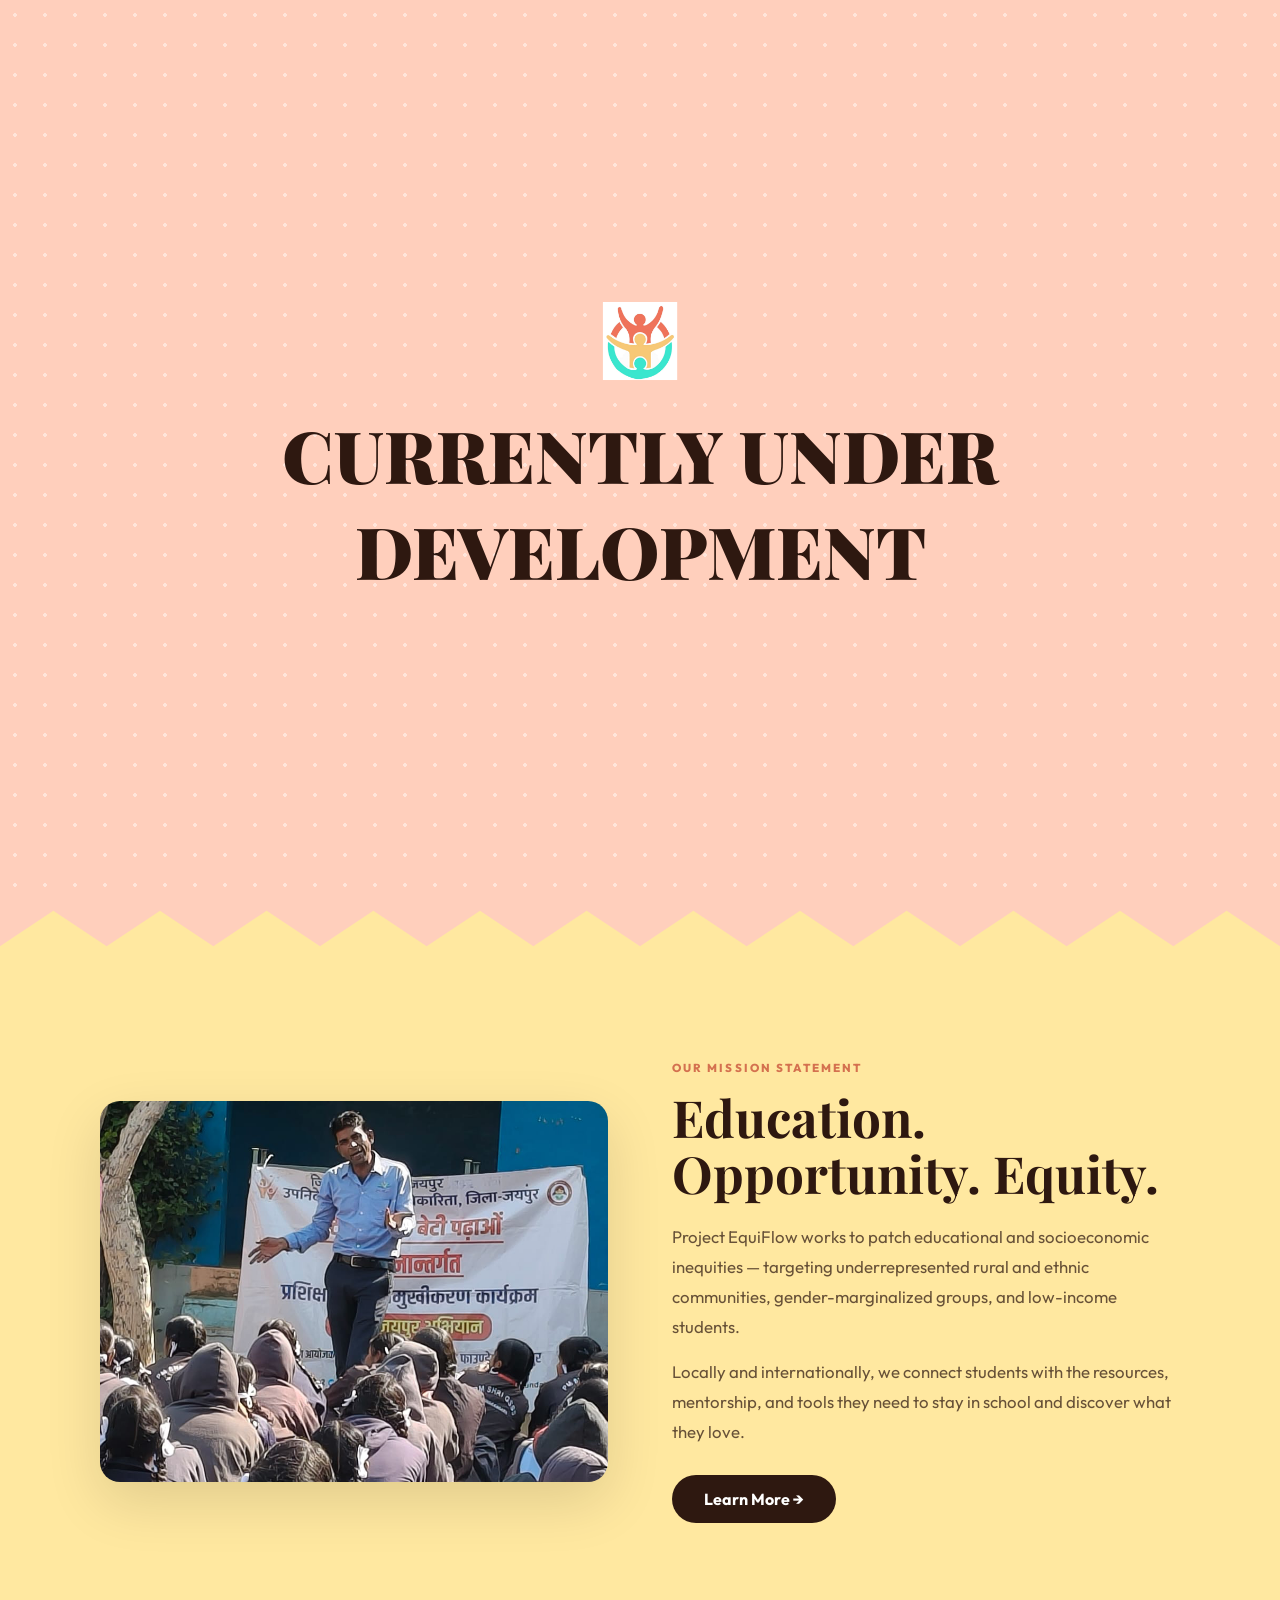
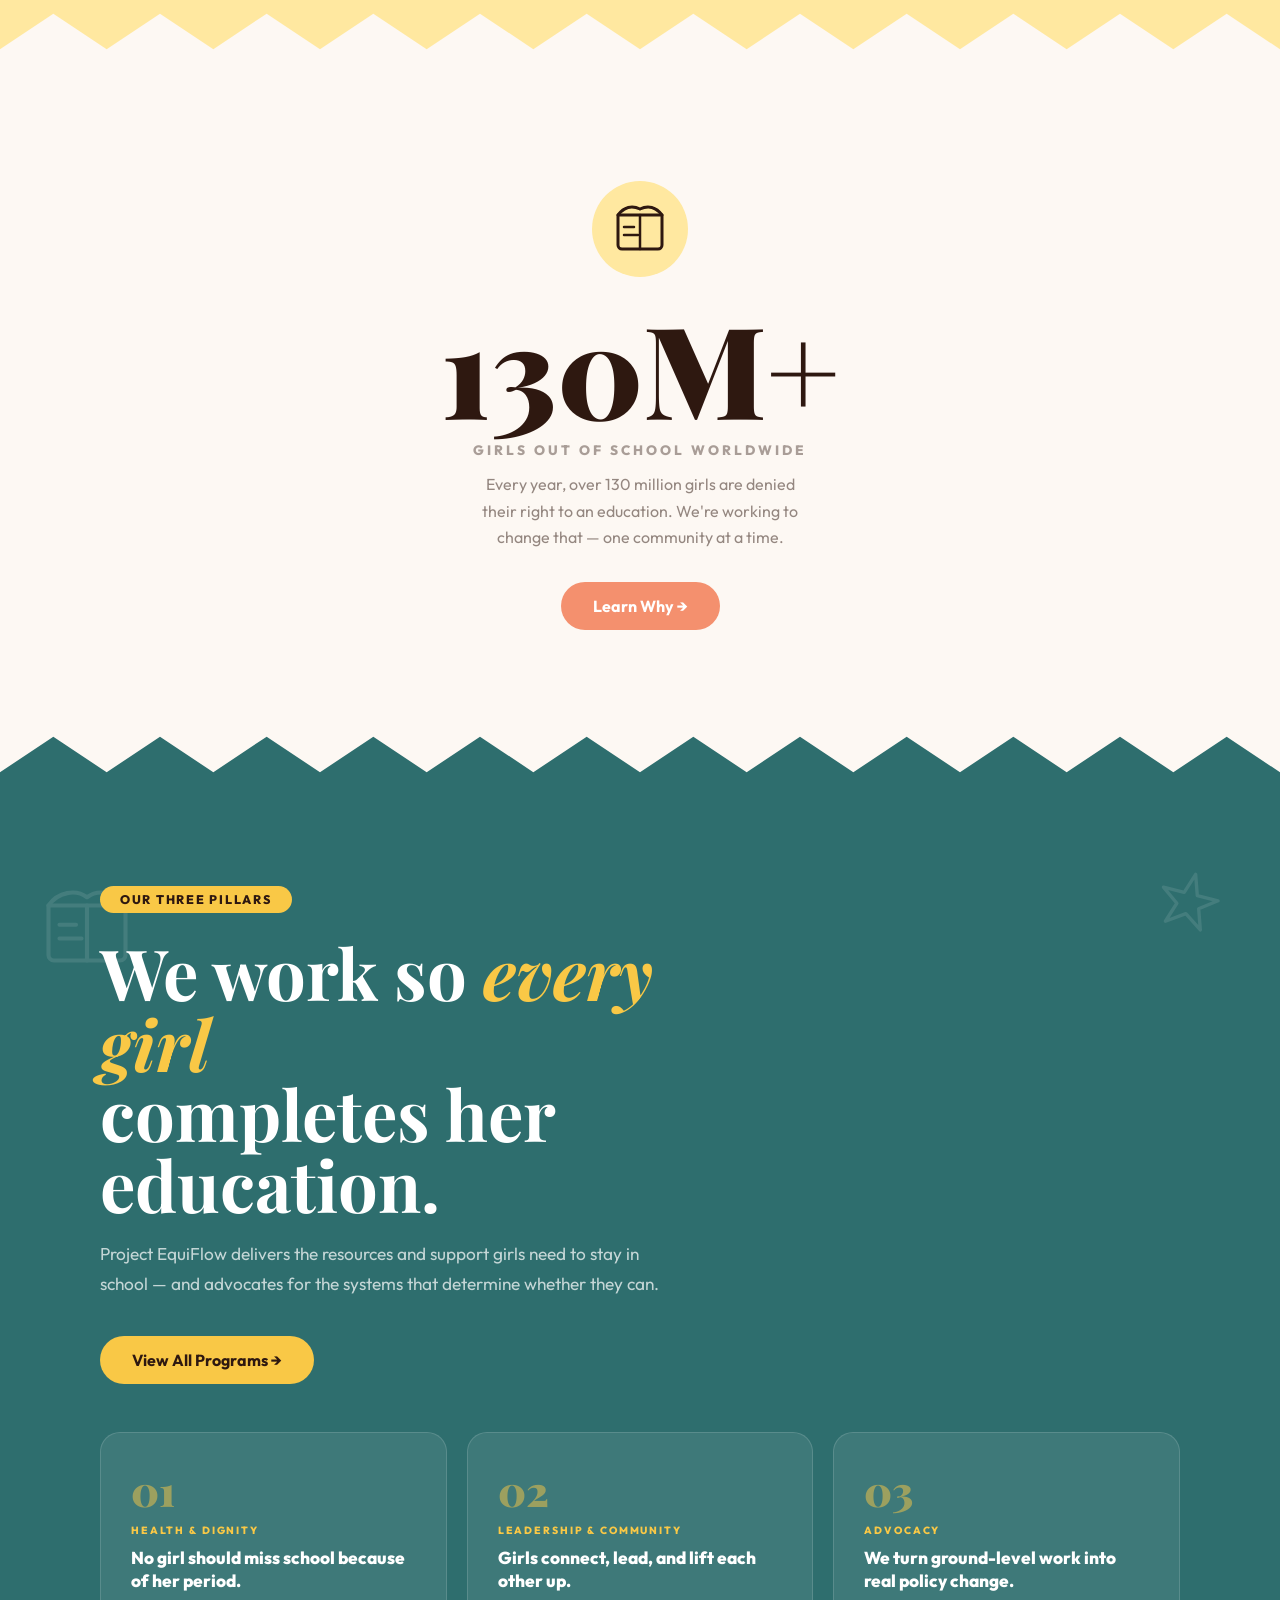
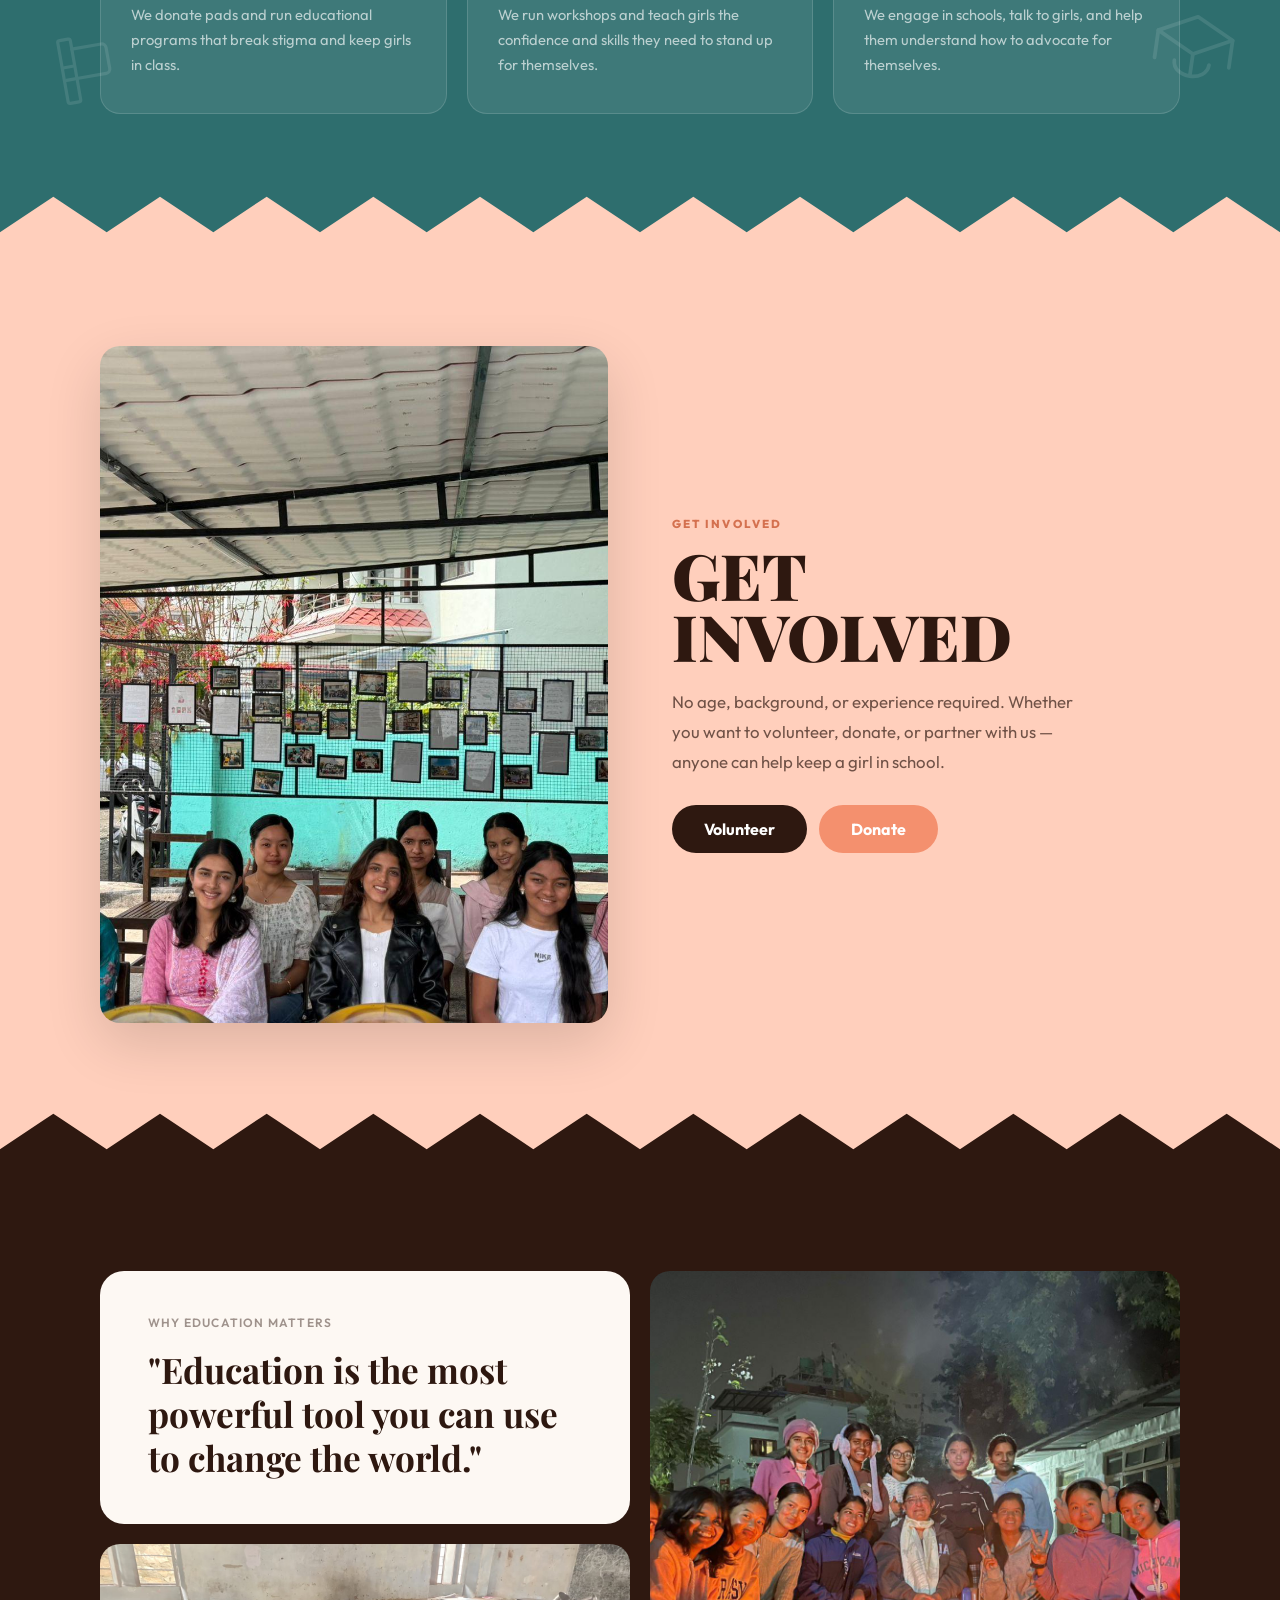
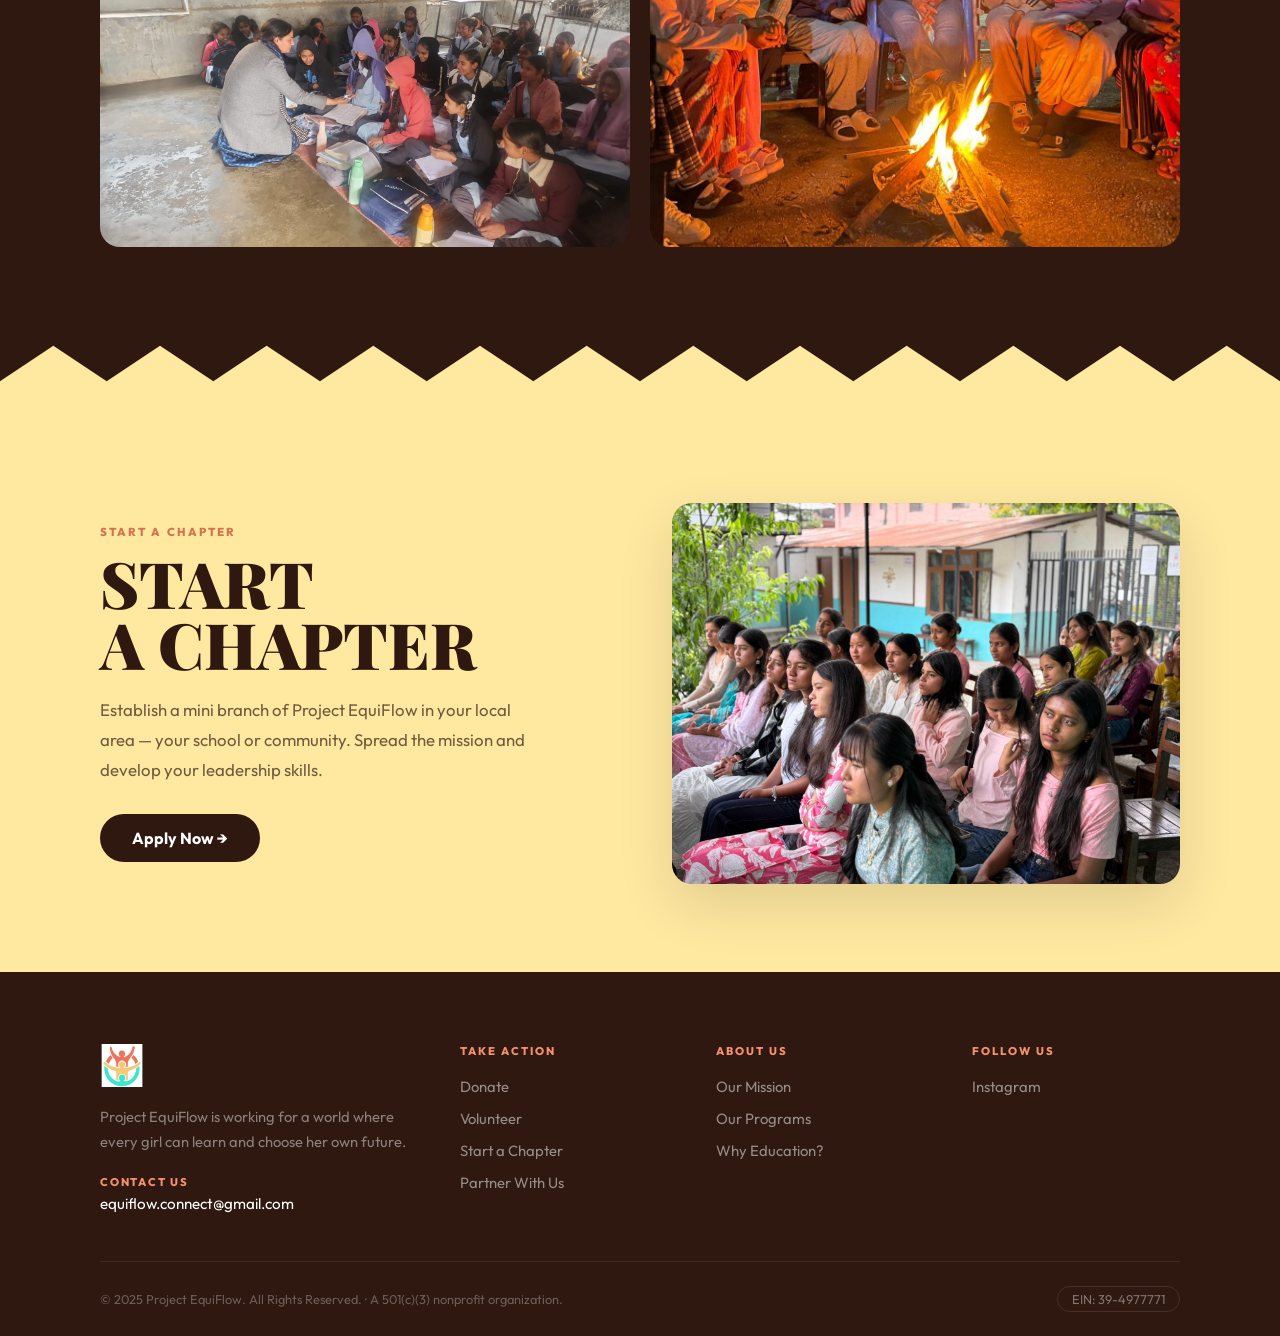
==== commit ab7ee0e0: "Redesign index.html with clean modern nonprofit aesthetic OFG-inspired redesign: scattered floating " ====
--- a/index.html
+++ b/index.html
@@ -6,410 +6,262 @@
     <title>Project EquiFlow | Empowering Girls Globally</title>
     <link rel="preconnect" href="https://fonts.googleapis.com">
     <link rel="preconnect" href="https://fonts.gstatic.com" crossorigin>
-    <link href="https://fonts.googleapis.com/css2?family=Outfit:wght@300;400;500;600;700;800;900&family=Inter:wght@300;400;500;600;700&display=swap" rel="stylesheet">
+    <link href="https://fonts.googleapis.com/css2?family=Playfair+Display:ital,wght@0,700;0,900;1,700&family=Outfit:wght@400;500;600;700;800;900&family=Inter:wght@400;500;600&display=swap" rel="stylesheet">
     <link rel="icon" type="image/png" href="image/logo-clean.png">
     <style>
         :root {
-            --cream:       #FDF9F5;
-            --cream-dark:  #F5EFE6;
-            --coral:       #F0906E;
-            --coral-dark:  #d4714f;
-            --teal:        #3A9494;
-            --teal-dark:   #2d7272;
-            --ink:         #1a2e2e;
-            --ink-mid:     #4a6060;
-            --ink-light:   #8aacac;
-            --gold:        #F9C846;
-            --white:       #fff;
-        }
-
+            --coral-pale: #FFCFBC;
+            --coral:      #F4906E;
+            --coral-dark: #d4714f;
+            --gold:       #FFE8A0;
+            --gold-dark:  #F9C846;
+            --teal:       #5AACAC;
+            --teal-dark:  #2E6E6E;
+            --cream:      #FDF8F3;
+            --dark:       #2E1810;
+            --white:      #fff;
+        }
         *, *::before, *::after { margin: 0; padding: 0; box-sizing: border-box; }
         html { scroll-behavior: smooth; }
-        body { font-family: 'Inter', sans-serif; background: var(--cream); color: var(--ink-mid); overflow-x: hidden; line-height: 1.7; }
+        body { font-family: 'Outfit', sans-serif; color: var(--dark); overflow-x: hidden; }
         a { text-decoration: none; color: inherit; }
-
-        .container { max-width: 1160px; margin: 0 auto; padding: 0 32px; }
-
-        h1, h2, h3 { font-family: 'Outfit', sans-serif; font-weight: 800; color: var(--ink); line-height: 1.1; }
-
-        /* ── BUTTONS ─────────────────────── */
+        .container { max-width: 1160px; margin: 0 auto; padding: 0 40px; }
+
+        /* ── BUTTONS ── */
         .btn {
             display: inline-flex; align-items: center; gap: 6px;
-            font-family: 'Outfit', sans-serif; font-size: 0.95rem; font-weight: 700;
-            padding: 13px 28px; border-radius: 999px; border: 2px solid transparent;
-            cursor: pointer; transition: all 0.2s;
-        }
-        .btn-coral  { background: var(--coral); color: #fff; border-color: var(--coral); }
-        .btn-coral:hover { background: var(--coral-dark); border-color: var(--coral-dark); }
-        .btn-outline { background: transparent; color: var(--ink); border-color: var(--ink); }
-        .btn-outline:hover { background: var(--ink); color: #fff; }
-        .btn-teal { background: var(--teal); color: #fff; border-color: var(--teal); }
-        .btn-teal:hover { background: var(--teal-dark); border-color: var(--teal-dark); }
-        .btn-white { background: #fff; color: var(--ink); border-color: #fff; }
-        .btn-white:hover { background: var(--cream); }
-
-        /* ── EYEBROW ─────────────────────── */
-        .eyebrow {
-            display: inline-block; font-family: 'Inter', sans-serif;
-            font-size: 0.72rem; font-weight: 700; letter-spacing: 0.18em;
-            text-transform: uppercase; color: var(--coral); margin-bottom: 12px;
-        }
-
-        /* ── NAV ─────────────────────────── */
+            font-family: 'Outfit', sans-serif; font-size: 1rem; font-weight: 700;
+            padding: 14px 32px; border-radius: 999px; border: none;
+            cursor: pointer; transition: all 0.2s; white-space: nowrap;
+        }
+        .btn-coral  { background: var(--coral); color: #fff; }
+        .btn-coral:hover { background: var(--coral-dark); }
+        .btn-dark   { background: var(--dark); color: #fff; }
+        .btn-dark:hover { background: #1a0a00; }
+        .btn-gold   { background: var(--gold-dark); color: var(--dark); }
+        .btn-gold:hover { filter: brightness(1.08); }
+        .btn-outline { background: transparent; color: var(--dark); border: 2px solid var(--dark); padding: 12px 30px; }
+        .btn-outline:hover { background: var(--dark); color: #fff; }
+
+        /* ── NAV ── */
         .nav {
-            position: fixed; top: 0; left: 0; right: 0; z-index: 200;
-            background: rgba(253, 249, 245, 0.95);
+            position: fixed; top: 0; left: 0; right: 0; z-index: 1000;
+            background: rgba(255, 207, 188, 0.92);
             backdrop-filter: blur(12px);
-            border-bottom: 1px solid rgba(0,0,0,0.07);
+            border-bottom: 1px solid rgba(255,255,255,0.4);
             transition: box-shadow 0.3s;
         }
-        .nav.scrolled { box-shadow: 0 2px 20px rgba(0,0,0,0.08); }
-        .nav-inner {
-            display: flex; align-items: center; justify-content: space-between;
-            height: 68px;
-        }
-        .nav-logo img { height: 48px; width: auto; display: block; }
-        .nav-links {
-            display: flex; align-items: center; gap: 4px; list-style: none;
-        }
+        .nav.scrolled { box-shadow: 0 2px 20px rgba(0,0,0,0.1); }
+        .nav-inner { display: flex; align-items: center; justify-content: space-between; height: 68px; }
+        .nav-logo img { height: 46px; width: auto; display: block; }
+        .nav-links { display: flex; align-items: center; gap: 2px; list-style: none; }
         .nav-links a {
-            font-size: 0.88rem; font-weight: 600; color: var(--ink-mid);
-            padding: 8px 16px; border-radius: 999px; transition: color 0.15s, background 0.15s;
-        }
-        .nav-links a:hover { color: var(--ink); background: rgba(0,0,0,0.05); }
-        .nav-links a.active { color: var(--coral); }
-        .nav-donate {
-            background: var(--coral); color: #fff !important;
-            padding: 10px 22px !important; border-radius: 999px !important;
-            font-weight: 700 !important; font-size: 0.88rem !important;
-            transition: background 0.2s !important;
-        }
-        .nav-donate:hover { background: var(--coral-dark) !important; }
-        .nav-hamburger {
-            display: none; background: none; border: none; cursor: pointer;
-            flex-direction: column; gap: 5px; padding: 4px;
-        }
-        .nav-hamburger span { display: block; width: 22px; height: 2px; background: var(--ink); border-radius: 2px; }
+            font-size: 0.88rem; font-weight: 600; color: var(--dark);
+            padding: 8px 16px; border-radius: 999px; transition: background 0.15s;
+        }
+        .nav-links a:hover { background: rgba(0,0,0,0.07); }
+        .nav-links a.active { color: var(--coral-dark); }
+        .nav-donate { background: var(--dark) !important; color: #fff !important; padding: 10px 22px !important; border-radius: 999px !important; font-weight: 700 !important; }
+        .nav-donate:hover { background: #1a0a00 !important; }
+        .nav-hamburger { display: none; background: none; border: none; cursor: pointer; flex-direction: column; gap: 5px; padding: 4px; }
+        .nav-hamburger span { display: block; width: 22px; height: 2px; background: var(--dark); border-radius: 2px; }
         @media (max-width: 860px) {
             .nav-hamburger { display: flex; }
             .nav-links {
                 display: none; position: fixed; top: 68px; left: 0; right: 0;
-                flex-direction: column; align-items: stretch; background: var(--cream);
+                flex-direction: column; align-items: stretch; background: #FFCFBC;
                 padding: 16px 24px 24px; gap: 2px;
-                box-shadow: 0 8px 24px rgba(0,0,0,0.1); z-index: 999; border-top: 1px solid rgba(0,0,0,0.07);
+                box-shadow: 0 8px 24px rgba(0,0,0,0.1); z-index: 999;
             }
             .nav-links.open { display: flex; }
-            .nav-links a { padding: 12px 16px; border-bottom: 1px solid rgba(0,0,0,0.06); border-radius: 0; }
-            .nav-donate { margin-top: 8px; text-align: center; border-radius: 999px !important; }
-        }
-
-        /* ── HERO ─────────────────────────── */
+            .nav-links a { padding: 12px 16px; border-bottom: 1px solid rgba(0,0,0,0.07); border-radius: 0; }
+        }
+
+        /* ── HERO ── */
         .hero {
-            margin-top: 68px;
-            display: grid;
-            grid-template-columns: 1fr 1fr;
-            min-height: calc(100vh - 68px);
-            background: var(--cream);
-            overflow: hidden;
-        }
-        .hero-left {
-            display: flex; flex-direction: column; justify-content: center;
-            padding: 72px 64px 72px 0;
-            position: relative;
-        }
-        .hero-left::after {
-            content: '';
-            position: absolute;
-            right: -120px; top: 50%; transform: translateY(-50%);
-            width: 240px; height: 240px;
-            border-radius: 50%;
-            background: var(--gold);
-            opacity: 0.35;
-            z-index: 0;
-        }
-        .hero-left > * { position: relative; z-index: 1; }
+            position: relative; min-height: 100vh;
+            background: var(--coral-pale);
+            display: flex; align-items: center; justify-content: center;
+            padding-top: 68px; overflow: hidden;
+        }
+        .hero::before {
+            content: ''; position: absolute; inset: 0;
+            background-image: radial-gradient(circle, rgba(255,255,255,0.45) 2px, transparent 2px);
+            background-size: 30px 30px; pointer-events: none; z-index: 0;
+        }
+        .hero-photos { position: absolute; inset: 0; pointer-events: none; z-index: 1; }
+        .hero-photo {
+            position: absolute; overflow: hidden;
+            box-shadow: 0 12px 48px rgba(0,0,0,0.18); border-radius: 10px;
+        }
+        .hero-photo img { width: 100%; height: 100%; object-fit: cover; display: block; }
+        .hp1 { width: 310px; height: 210px; top: 90px; right: 56px; transform: rotate(2.5deg); }
+        .hp2 { width: 230px; height: 300px; left: 44px; top: 50%; transform: translateY(-55%) rotate(-3deg); }
+        .hp3 { width: 210px; height: 250px; right: 72px; bottom: 56px; transform: rotate(-1.5deg); }
+        .hp4 { width: 170px; height: 165px; top: 100px; left: 52px; transform: rotate(2deg); }
+        @media (max-width: 1100px) {
+            .hp1 { width: 240px; height: 165px; right: 20px; }
+            .hp2 { width: 185px; height: 240px; left: 16px; }
+            .hp3 { width: 180px; height: 210px; right: 24px; }
+            .hp4 { width: 150px; height: 145px; left: 18px; }
+        }
+        @media (max-width: 768px) { .hero-photos { display: none; } .hero { min-height: auto; padding: 110px 0 72px; } }
+        .hero-center {
+            position: relative; z-index: 2; text-align: center;
+            padding: 32px 24px; max-width: 560px;
+        }
+        .hero-est { font-size: 0.88rem; font-weight: 600; color: var(--dark); opacity: 0.55; margin-bottom: 12px; display: block; }
         .hero-h1 {
-            font-family: 'Outfit', sans-serif;
-            font-size: clamp(2.6rem, 5vw, 4rem);
-            font-weight: 900; line-height: 1.08;
-            color: var(--ink); margin-bottom: 24px;
-        }
-        .hero-h1 em { font-style: normal; color: var(--coral); }
-        .hero-sub {
-            font-size: 1.08rem; color: var(--ink-mid);
-            line-height: 1.75; max-width: 460px; margin-bottom: 36px;
-        }
-        .hero-actions { display: flex; gap: 12px; flex-wrap: wrap; }
-        .hero-right {
-            position: relative; overflow: hidden;
-        }
-        .hero-right img {
-            width: 100%; height: 100%;
-            object-fit: cover; object-position: center 20%;
-            display: block;
-        }
-        .hero-right::before {
-            content: '';
-            position: absolute;
-            bottom: 40px; left: -60px;
-            width: 180px; height: 180px;
-            border-radius: 50%;
-            background: var(--coral);
-            opacity: 0.15;
-            z-index: 1;
-        }
-        @media (max-width: 860px) {
-            .hero { grid-template-columns: 1fr; min-height: auto; }
-            .hero-left { padding: 48px 0 40px; order: 2; }
-            .hero-left::after { display: none; }
-            .hero-right { height: 55vw; min-height: 240px; order: 1; }
-        }
-
-        /* ── STATS BAND ─────────────────── */
-        .stats-band { background: var(--ink); padding: 48px 0; }
-        .stats-grid {
-            display: grid; grid-template-columns: repeat(3, 1fr);
-            gap: 0; text-align: center;
-        }
-        .stat-item {
-            padding: 16px 32px;
-            border-right: 1px solid rgba(255,255,255,0.1);
-        }
-        .stat-item:last-child { border-right: none; }
-        .stat-num {
-            font-family: 'Outfit', sans-serif;
-            font-size: clamp(2rem, 3.5vw, 2.8rem);
-            font-weight: 900; color: var(--coral);
-            line-height: 1; margin-bottom: 8px; display: block;
-        }
-        .stat-label {
-            font-size: 0.88rem; color: rgba(255,255,255,0.65);
-            line-height: 1.5; display: block;
-        }
-        .stat-label strong { color: #fff; display: block; font-size: 0.95rem; margin-bottom: 2px; }
-        @media (max-width: 640px) {
-            .stats-grid { grid-template-columns: 1fr; }
-            .stat-item { border-right: none; border-bottom: 1px solid rgba(255,255,255,0.08); }
-            .stat-item:last-child { border-bottom: none; }
-        }
-
-        /* ── PILLARS ─────────────────────── */
-        .pillars { padding: 96px 0; background: #fff; }
-        .pillars-head { text-align: center; max-width: 600px; margin: 0 auto 64px; }
-        .pillars-head h2 { font-size: clamp(2rem, 3.5vw, 3rem); margin-bottom: 16px; }
-        .pillars-head p { font-size: 1.05rem; color: var(--ink-mid); line-height: 1.75; }
-        .pillars-grid {
-            display: grid; grid-template-columns: repeat(3, 1fr); gap: 2px;
-        }
-        .pillar-card {
-            padding: 48px 36px 44px;
-            border-top: 3px solid transparent;
-            transition: background 0.2s;
-        }
-        .pillar-card:hover { background: var(--cream); }
-        .pillar-card:nth-child(1) { border-top-color: var(--coral); }
-        .pillar-card:nth-child(2) { border-top-color: var(--teal); }
-        .pillar-card:nth-child(3) { border-top-color: #5A9E72; }
-        .pillar-num {
-            font-family: 'Outfit', sans-serif; font-size: 3rem; font-weight: 900;
-            opacity: 0.08; color: var(--ink); line-height: 1; margin-bottom: 20px;
-        }
-        .pillar-tag {
-            font-size: 0.7rem; font-weight: 700; letter-spacing: 0.16em;
-            text-transform: uppercase; margin-bottom: 12px; display: block;
-        }
-        .pillar-card:nth-child(1) .pillar-tag { color: var(--coral); }
-        .pillar-card:nth-child(2) .pillar-tag { color: var(--teal); }
-        .pillar-card:nth-child(3) .pillar-tag { color: #5A9E72; }
-        .pillar-title {
-            font-family: 'Outfit', sans-serif; font-size: 1.25rem; font-weight: 700;
-            color: var(--ink); line-height: 1.3; margin-bottom: 12px;
-        }
-        .pillar-desc { font-size: 0.95rem; color: var(--ink-mid); line-height: 1.75; margin-bottom: 28px; }
-        .pillar-link {
-            font-size: 0.82rem; font-weight: 700; letter-spacing: 0.06em;
-            text-transform: uppercase; color: var(--ink-mid);
-            border-bottom: 1px solid currentColor; padding-bottom: 1px;
-            transition: color 0.15s;
-        }
-        .pillar-card:nth-child(1) .pillar-link:hover { color: var(--coral); }
-        .pillar-card:nth-child(2) .pillar-link:hover { color: var(--teal); }
-        .pillar-card:nth-child(3) .pillar-link:hover { color: #5A9E72; }
-        @media (max-width: 820px) {
-            .pillars-grid { grid-template-columns: 1fr; gap: 0; }
-            .pillar-card { border-top: none; border-left: 3px solid transparent; }
-            .pillar-card:nth-child(1) { border-left-color: var(--coral); }
-            .pillar-card:nth-child(2) { border-left-color: var(--teal); }
-            .pillar-card:nth-child(3) { border-left-color: #5A9E72; }
-        }
-
-        /* ── MISSION / VISION / GOAL ─────── */
-        .mvg { padding: 96px 0; background: var(--cream-dark); }
-        .mvg-head { text-align: center; max-width: 560px; margin: 0 auto 56px; }
-        .mvg-head h2 { font-size: clamp(2rem, 3.5vw, 3rem); margin-bottom: 14px; }
-        .mvg-head p { color: var(--ink-mid); font-size: 1.05rem; }
-        .mvg-grid { display: grid; grid-template-columns: repeat(3, 1fr); gap: 24px; }
-        .mvg-card {
-            background: #fff; border-radius: 16px; overflow: hidden;
-            box-shadow: 0 4px 24px rgba(0,0,0,0.07);
-            transition: transform 0.25s, box-shadow 0.25s;
-        }
-        .mvg-card:hover { transform: translateY(-5px); box-shadow: 0 16px 48px rgba(0,0,0,0.12); }
-        .mvg-photo { height: 240px; overflow: hidden; }
-        .mvg-photo img { width: 100%; height: 100%; object-fit: cover; object-position: center 20%; transition: transform 0.4s; }
-        .mvg-card:hover .mvg-photo img { transform: scale(1.05); }
-        .mvg-body { padding: 28px 28px 32px; }
-        .mvg-label {
-            font-size: 0.68rem; font-weight: 800; letter-spacing: 0.2em;
-            text-transform: uppercase; color: var(--coral); margin-bottom: 8px; display: block;
-        }
-        .mvg-body h3 {
-            font-family: 'Outfit', sans-serif; font-size: 1.25rem; font-weight: 800;
-            color: var(--ink); line-height: 1.25; margin-bottom: 10px;
-        }
-        .mvg-body p { font-size: 0.95rem; color: var(--ink-mid); line-height: 1.7; }
-        @media (max-width: 860px) {
-            .mvg-grid { grid-template-columns: 1fr; }
-        }
-
-        /* ── PILLARS TABS ────────────────── */
-        .impact { padding: 96px 0; background: #fff; }
-        .impact-head { text-align: center; max-width: 560px; margin: 0 auto 56px; }
-        .impact-head h2 { font-size: clamp(2rem, 3.5vw, 3rem); margin-bottom: 14px; }
-        .impact-head p { color: var(--ink-mid); font-size: 1.05rem; }
-        .tab-nav {
-            display: flex; gap: 0; border-bottom: 2px solid #eee; margin-bottom: 52px;
-        }
-        .tab-btn {
-            flex: 1; background: none; border: none; cursor: pointer;
-            padding: 16px 20px 18px;
-            font-family: 'Outfit', sans-serif; font-size: 0.95rem; font-weight: 600;
-            color: var(--ink-mid); border-bottom: 3px solid transparent; margin-bottom: -2px;
-            transition: color 0.2s;
-        }
-        .tab-btn:hover { color: var(--ink); }
-        .tab-btn.active { color: var(--coral); border-bottom-color: var(--coral); }
-        .tab-panel { display: none; grid-template-columns: 1fr 1fr; gap: 72px; align-items: center; }
-        .tab-panel.active { display: grid; }
-        .tab-photo { border-radius: 16px; overflow: hidden; aspect-ratio: 4/3; box-shadow: 0 20px 56px rgba(0,0,0,0.12); }
-        .tab-photo img { width: 100%; height: 100%; object-fit: cover; }
-        .tab-body h3 { font-family: 'Outfit', sans-serif; font-size: clamp(1.5rem, 2.5vw, 2rem); font-weight: 800; color: var(--ink); margin-bottom: 16px; }
-        .tab-body p { font-size: 1.05rem; color: var(--ink-mid); line-height: 1.8; margin-bottom: 24px; }
-        .tab-pill {
-            display: inline-flex; align-items: center; gap: 6px;
-            font-size: 0.8rem; font-weight: 700; padding: 8px 18px;
-            border-radius: 999px; background: var(--cream); color: var(--ink-mid);
-        }
-        @media (max-width: 860px) {
-            .tab-nav { flex-direction: column; border-bottom: none; gap: 4px; }
-            .tab-btn { text-align: left; border-bottom: none; border-left: 3px solid transparent; margin-bottom: 0; }
-            .tab-btn.active { border-left-color: var(--coral); border-bottom: none; }
-            .tab-panel.active { grid-template-columns: 1fr; }
-        }
-
-        /* ── GET INVOLVED ────────────────── */
-        .involved { padding: 96px 0; background: var(--teal); position: relative; overflow: hidden; }
-        .involved::before {
-            content: '';
-            position: absolute; inset: 0;
-            background-image:
-                radial-gradient(circle at 50% 50%, rgba(255,255,255,0.1) 18%, transparent 18%),
-                radial-gradient(circle at 0% 50%, rgba(255,255,255,0.06) 18%, transparent 18%),
-                radial-gradient(circle at 100% 50%, rgba(255,255,255,0.06) 18%, transparent 18%),
-                radial-gradient(circle at 50% 0%, rgba(255,255,255,0.06) 18%, transparent 18%),
-                radial-gradient(circle at 50% 100%, rgba(255,255,255,0.06) 18%, transparent 18%);
-            background-size: 44px 44px; pointer-events: none;
-        }
-        .involved-head { text-align: center; max-width: 540px; margin: 0 auto 56px; position: relative; z-index: 1; }
-        .involved-head .eyebrow { color: rgba(255,255,255,0.65); }
-        .involved-head h2 { font-size: clamp(2rem, 3.5vw, 3rem); color: #fff; margin-bottom: 14px; }
-        .involved-head p { color: rgba(255,255,255,0.75); font-size: 1.05rem; }
-        .involved-grid {
-            display: grid; grid-template-columns: repeat(3, 1fr); gap: 24px; position: relative; z-index: 1;
-        }
-        .inv-card {
-            background: rgba(255,255,255,0.1); border: 1px solid rgba(255,255,255,0.18);
-            border-radius: 20px; padding: 44px 32px 40px;
-            display: flex; flex-direction: column; align-items: center; text-align: center;
-            backdrop-filter: blur(4px); transition: background 0.25s, transform 0.25s;
-        }
-        .inv-card:hover { background: rgba(255,255,255,0.18); transform: translateY(-4px); }
-        .inv-icon {
-            width: 72px; height: 72px; border-radius: 50%;
-            display: flex; align-items: center; justify-content: center;
-            margin-bottom: 24px; flex-shrink: 0;
-        }
-        .inv-icon svg { width: 34px; height: 34px; stroke: #fff; fill: none; stroke-width: 1.8; stroke-linecap: round; stroke-linejoin: round; }
-        .inv-card:nth-child(1) .inv-icon { background: var(--coral); }
-        .inv-card:nth-child(2) .inv-icon { background: rgba(255,255,255,0.25); }
-        .inv-card:nth-child(3) .inv-icon { background: #5A9E72; }
-        .inv-label { font-size: 0.65rem; font-weight: 800; letter-spacing: 0.2em; text-transform: uppercase; color: rgba(255,255,255,0.5); margin-bottom: 8px; }
-        .inv-title { font-family: 'Outfit', sans-serif; font-size: 1.2rem; font-weight: 800; color: #fff; margin-bottom: 10px; }
-        .inv-desc { font-size: 0.92rem; color: rgba(255,255,255,0.72); line-height: 1.65; margin-bottom: 24px; flex: 1; }
-        .inv-link {
-            font-size: 0.8rem; font-weight: 700; letter-spacing: 0.06em; text-transform: uppercase;
-            color: #fff; border-bottom: 1px solid rgba(255,255,255,0.4); padding-bottom: 2px;
-            transition: border-color 0.2s;
-        }
-        .inv-link:hover { border-color: #fff; }
-        @media (max-width: 860px) { .involved-grid { grid-template-columns: 1fr; } }
-
-        /* ── FOOTER ──────────────────────── */
-        .footer {
-            background: var(--ink);
-            padding: 72px 0 0;
-        }
-        .footer-inner {
-            display: grid; grid-template-columns: 1.5fr 1fr 1fr 1fr;
-            gap: 48px; padding-bottom: 48px;
-            border-bottom: 1px solid rgba(255,255,255,0.1);
-        }
+            font-family: 'Playfair Display', serif;
+            font-size: clamp(3.4rem, 7.5vw, 6rem); font-weight: 900;
+            line-height: 0.92; color: var(--dark); margin-bottom: 22px;
+            text-transform: uppercase; letter-spacing: -0.01em;
+        }
+        .hero-tagline {
+            font-size: 1.08rem; font-weight: 500; color: var(--dark); opacity: 0.68;
+            line-height: 1.65; margin-bottom: 32px;
+        }
+        .hero-actions { display: flex; gap: 12px; justify-content: center; flex-wrap: wrap; }
+
+        /* ── WAVE DIVIDERS ── */
+        .wave { display: block; width: 100%; line-height: 0; overflow: hidden; }
+        .wave svg { display: block; width: 100%; }
+
+        /* ── MISSION ── */
+        .mission { background: var(--gold); padding: 80px 0; }
+        .mission-inner { display: grid; grid-template-columns: 1fr 1fr; gap: 64px; align-items: center; }
+        .mission-photo { border-radius: 20px; overflow: hidden; box-shadow: 0 20px 56px rgba(0,0,0,0.12); aspect-ratio: 4/3; }
+        .mission-photo img { width: 100%; height: 100%; object-fit: cover; object-position: center 20%; }
+        .mission-label { font-size: 0.72rem; font-weight: 800; letter-spacing: 0.18em; text-transform: uppercase; color: var(--coral-dark); margin-bottom: 14px; display: block; }
+        .mission-h2 { font-family: 'Playfair Display', serif; font-size: clamp(2.2rem, 4vw, 3.4rem); font-weight: 700; line-height: 1.1; color: var(--dark); margin-bottom: 20px; }
+        .mission-p { font-size: 1.05rem; color: var(--dark); opacity: 0.72; line-height: 1.8; }
+        .mission-p + .mission-p { margin-top: 14px; }
+        @media (max-width: 860px) { .mission-inner { grid-template-columns: 1fr; } .mission-photo { aspect-ratio: 16/9; } }
+
+        /* ── STAT ── */
+        .stat-sec { background: var(--cream); padding: 96px 0; text-align: center; }
+        .stat-icon-wrap { width: 100px; height: 100px; margin: 0 auto 24px; }
+        .stat-icon-wrap svg { width: 100%; height: 100%; }
+        .stat-num-big {
+            font-family: 'Playfair Display', serif;
+            font-size: clamp(5rem, 12vw, 8rem); font-weight: 900;
+            color: var(--dark); line-height: 1; display: block; margin-bottom: 10px;
+        }
+        .stat-label { font-size: 0.85rem; font-weight: 800; letter-spacing: 0.22em; text-transform: uppercase; color: var(--dark); opacity: 0.4; display: block; margin-bottom: 12px; }
+        .stat-desc-p { font-size: 1rem; color: var(--dark); opacity: 0.5; max-width: 320px; margin: 0 auto 32px; line-height: 1.65; }
+
+        /* ── PROGRAMS ── */
+        .programs { background: var(--teal-dark); padding: 80px 0 72px; position: relative; overflow: hidden; }
+        .prog-deco { position: absolute; pointer-events: none; }
+        .prog-deco svg { opacity: 0.1; }
+        .pd1 { left: 32px; top: 72px; width: 110px; }
+        .pd2 { right: 48px; top: 56px; width: 90px; transform: rotate(14deg); }
+        .pd3 { left: 48px; bottom: 72px; width: 85px; transform: rotate(-10deg); }
+        .pd4 { right: 36px; bottom: 88px; width: 100px; transform: rotate(8deg); }
+        .programs-inner { position: relative; z-index: 1; }
+        .prog-latest {
+            display: inline-flex; align-items: center;
+            background: var(--gold-dark); color: var(--dark);
+            font-size: 0.78rem; font-weight: 800; letter-spacing: 0.14em; text-transform: uppercase;
+            padding: 6px 20px; border-radius: 999px; margin-bottom: 24px;
+        }
+        .prog-h2 { font-family: 'Playfair Display', serif; font-size: clamp(2.4rem, 5.5vw, 4.4rem); font-weight: 700; color: #fff; line-height: 1.0; margin-bottom: 20px; max-width: 680px; }
+        .prog-h2 em { font-style: italic; color: var(--gold-dark); }
+        .prog-desc { font-size: 1.08rem; color: rgba(255,255,255,0.72); line-height: 1.75; max-width: 560px; margin-bottom: 36px; }
+        .prog-grid { display: grid; grid-template-columns: repeat(3, 1fr); gap: 20px; margin-top: 48px; }
+        .prog-card {
+            background: rgba(255,255,255,0.08); border: 1px solid rgba(255,255,255,0.14);
+            border-radius: 20px; padding: 36px 30px;
+            transition: background 0.2s, transform 0.2s;
+        }
+        .prog-card:hover { background: rgba(255,255,255,0.15); transform: translateY(-4px); }
+        .prog-num { font-family: 'Playfair Display', serif; font-size: 2.6rem; font-weight: 900; color: var(--gold-dark); opacity: 0.5; line-height: 1; margin-bottom: 14px; }
+        .prog-tag { font-size: 0.65rem; font-weight: 800; letter-spacing: 0.18em; text-transform: uppercase; color: var(--gold-dark); margin-bottom: 10px; display: block; }
+        .prog-title { font-size: 1.08rem; font-weight: 800; color: #fff; line-height: 1.3; margin-bottom: 10px; }
+        .prog-txt { font-size: 0.92rem; color: rgba(255,255,255,0.65); line-height: 1.7; }
+        @media (max-width: 820px) { .prog-grid { grid-template-columns: 1fr; } }
+
+        /* ── GET INVOLVED ── */
+        .involved { background: var(--coral-pale); padding: 80px 0; }
+        .involved-inner { display: grid; grid-template-columns: 1fr 1fr; gap: 64px; align-items: center; }
+        .involved-photo { border-radius: 20px; overflow: hidden; box-shadow: 0 20px 56px rgba(0,0,0,0.14); aspect-ratio: 3/4; }
+        .involved-photo img { width: 100%; height: 100%; object-fit: cover; }
+        .inv-label { font-size: 0.72rem; font-weight: 800; letter-spacing: 0.18em; text-transform: uppercase; color: var(--coral-dark); margin-bottom: 14px; display: block; }
+        .inv-h2 { font-family: 'Playfair Display', serif; font-size: clamp(2.8rem, 5vw, 4.4rem); font-weight: 900; color: var(--dark); margin-bottom: 20px; line-height: 0.95; text-transform: uppercase; }
+        .inv-p { font-size: 1.05rem; color: var(--dark); opacity: 0.68; line-height: 1.8; margin-bottom: 28px; max-width: 420px; }
+        .inv-btns { display: flex; gap: 12px; flex-wrap: wrap; }
+        @media (max-width: 860px) { .involved-inner { grid-template-columns: 1fr; } .involved-photo { aspect-ratio: 16/9; } }
+
+        /* ── QUOTES ── */
+        .quotes { background: var(--dark); padding: 88px 0; }
+        .quotes-grid {
+            display: grid; grid-template-columns: 1fr 1fr;
+            grid-template-rows: auto auto; gap: 20px;
+        }
+        .quote-card {
+            background: var(--cream); border-radius: 24px;
+            padding: 44px 48px; display: flex; flex-direction: column; gap: 18px;
+        }
+        .quote-attr { font-size: 0.75rem; font-weight: 600; color: var(--dark); opacity: 0.45; text-transform: uppercase; letter-spacing: 0.1em; }
+        .quote-text { font-family: 'Playfair Display', serif; font-size: clamp(1.6rem, 2.8vw, 2.2rem); font-weight: 700; color: var(--dark); line-height: 1.25; }
+        .quote-photo-tall { grid-column: 2; grid-row: 1 / 3; border-radius: 20px; overflow: hidden; }
+        .quote-photo-tall img { width: 100%; height: 100%; object-fit: cover; min-height: 400px; }
+        .quote-photo2 { border-radius: 20px; overflow: hidden; }
+        .quote-photo2 img { width: 100%; height: 100%; object-fit: cover; min-height: 220px; }
+        @media (max-width: 768px) { .quotes-grid { grid-template-columns: 1fr; } .quote-photo-tall { display: none; } .quote-photo2 { grid-column: 1; } }
+
+        /* ── CTA ── */
+        .cta-sec { background: var(--gold); padding: 88px 0; }
+        .cta-inner { display: grid; grid-template-columns: 1fr 1fr; gap: 64px; align-items: center; }
+        .cta-label { font-size: 0.72rem; font-weight: 800; letter-spacing: 0.18em; text-transform: uppercase; color: var(--coral-dark); margin-bottom: 14px; display: block; }
+        .cta-h2 { font-family: 'Playfair Display', serif; font-size: clamp(2.8rem, 5vw, 4.4rem); font-weight: 900; color: var(--dark); margin-bottom: 20px; line-height: 0.95; text-transform: uppercase; }
+        .cta-p { font-size: 1.05rem; color: var(--dark); opacity: 0.68; line-height: 1.8; margin-bottom: 28px; max-width: 440px; }
+        .cta-photo { border-radius: 20px; overflow: hidden; box-shadow: 0 20px 56px rgba(0,0,0,0.12); aspect-ratio: 4/3; }
+        .cta-photo img { width: 100%; height: 100%; object-fit: cover; object-position: center 20%; }
+        @media (max-width: 860px) { .cta-inner { grid-template-columns: 1fr; } .cta-photo { order: -1; aspect-ratio: 16/9; } }
+
+        /* ── FOOTER ── */
+        .footer { background: var(--dark); padding: 72px 0 0; }
+        .footer-inner { display: grid; grid-template-columns: 1.5fr 1fr 1fr 1fr; gap: 48px; padding-bottom: 48px; border-bottom: 1px solid rgba(255,255,255,0.08); }
         .footer-logo { height: 44px; width: auto; display: block; margin-bottom: 16px; }
-        .footer-tagline { font-size: 0.92rem; color: rgba(255,255,255,0.55); line-height: 1.75; margin-bottom: 20px; }
-        .footer-contact p { font-size: 0.72rem; font-weight: 700; letter-spacing: 0.14em; text-transform: uppercase; color: var(--coral); margin-bottom: 4px; }
+        .footer-tagline { font-size: 0.92rem; color: rgba(255,255,255,0.45); line-height: 1.75; margin-bottom: 20px; }
+        .footer-contact-lbl { font-size: 0.7rem; font-weight: 800; letter-spacing: 0.16em; text-transform: uppercase; color: var(--coral); margin-bottom: 4px; display: block; }
         .footer-contact a { font-size: 0.95rem; color: #fff; transition: color 0.2s; }
         .footer-contact a:hover { color: var(--coral); }
-        .footer-col h4 { font-size: 0.72rem; font-weight: 700; letter-spacing: 0.18em; text-transform: uppercase; color: var(--coral); margin-bottom: 18px; font-family: 'Inter', sans-serif; }
+        .footer-col h4 { font-size: 0.7rem; font-weight: 800; letter-spacing: 0.18em; text-transform: uppercase; color: var(--coral); margin-bottom: 18px; }
         .footer-col ul { list-style: none; display: flex; flex-direction: column; gap: 12px; }
-        .footer-col a { font-size: 0.93rem; color: rgba(255,255,255,0.55); transition: color 0.2s; }
+        .footer-col a { font-size: 0.93rem; color: rgba(255,255,255,0.5); transition: color 0.2s; }
         .footer-col a:hover { color: #fff; }
-        .footer-bottom {
-            padding: 24px 0; display: flex; justify-content: space-between;
-            align-items: center; flex-wrap: wrap; gap: 10px;
-        }
+        .footer-bottom { padding: 24px 0; display: flex; justify-content: space-between; align-items: center; flex-wrap: wrap; gap: 10px; }
         .footer-bottom p { font-size: 0.8rem; color: rgba(255,255,255,0.3); }
-        .footer-ein {
-            font-size: 0.8rem; font-weight: 600;
-            color: rgba(255,255,255,0.4); border: 1px solid rgba(255,255,255,0.12);
-            padding: 4px 14px; border-radius: 999px;
-        }
-        @media (max-width: 860px) {
-            .footer-inner { grid-template-columns: 1fr 1fr; gap: 36px; }
-        }
-        @media (max-width: 540px) {
-            .footer-inner { grid-template-columns: 1fr; }
-            .footer-bottom { flex-direction: column; text-align: center; }
-        }
-
-        /* ── DEV OVERLAY ─────────────────── */
+        .footer-ein { font-size: 0.8rem; color: rgba(255,255,255,0.4); border: 1px solid rgba(255,255,255,0.1); padding: 4px 14px; border-radius: 999px; }
+        @media (max-width: 860px) { .footer-inner { grid-template-columns: 1fr 1fr; gap: 36px; } }
+        @media (max-width: 540px) { .footer-inner { grid-template-columns: 1fr; } .footer-bottom { flex-direction: column; text-align: center; } }
+
+        /* ── DEV OVERLAY ── */
         #dev-overlay {
             position: fixed; inset: 0; z-index: 99999;
-            background: #f5f3ee;
+            background: var(--coral-pale);
             display: flex; flex-direction: column;
             align-items: center; justify-content: center; gap: 16px;
-            font-family: 'Outfit', sans-serif;
-        }
-        #dev-overlay img { height: 80px; width: auto; margin-bottom: 12px; }
+        }
+        #dev-overlay::before {
+            content: ''; position: absolute; inset: 0;
+            background-image: radial-gradient(circle, rgba(255,255,255,0.45) 2px, transparent 2px);
+            background-size: 30px 30px; pointer-events: none;
+        }
+        #dev-overlay img { height: 80px; width: auto; margin-bottom: 8px; position: relative; z-index: 1; }
         #dev-overlay h1 {
-            font-family: 'Outfit', sans-serif; font-weight: 900;
-            font-size: clamp(2rem, 6vw, 3.5rem);
-            color: #1a2e2e; margin: 0; text-align: center;
+            font-family: 'Playfair Display', serif; font-weight: 900;
+            font-size: clamp(2rem, 6vw, 4.5rem); color: var(--dark);
+            margin: 0; text-align: center; text-transform: uppercase;
+            position: relative; z-index: 1;
         }
     </style>
 </head>
 <body>
 
-<!-- UNDER DEVELOPMENT OVERLAY -->
+<!-- DEV OVERLAY -->
 <div id="dev-overlay">
   <img src="image/logo-clean.png" alt="Project EquiFlow" />
   <h1>Currently Under Development</h1>
@@ -434,208 +286,214 @@
     </div>
 </nav>
 
-<!-- HERO -->
+<!-- ═══════════════════ HERO ═══════════════════ -->
 <section class="hero">
-    <div class="container" style="display:contents;">
-        <div class="hero-left" style="padding-left:max(32px, calc((100vw - 1160px)/2 + 32px));">
-            <span class="eyebrow">Project EquiFlow</span>
-            <h1 class="hero-h1">Education for a <em>more equal</em> tomorrow.</h1>
-            <p class="hero-sub">Project EquiFlow works to close the gender education gap — connecting girls with the resources, mentorship, and advocacy they need to stay in school and lead.</p>
-            <div class="hero-actions">
-                <a href="mission.html" class="btn btn-coral">Our Mission →</a>
-                <a href="why-education.html" class="btn btn-outline">Learn More</a>
-            </div>
-        </div>
-        <div class="hero-right">
-            <img src="image/IMG_audience.jpg" alt="Girls learning together" />
-        </div>
-    </div>
-</section>
-
-<!-- STATS BAND -->
-<div class="stats-band">
+    <div class="hero-photos">
+        <div class="hero-photo hp1">
+            <img src="image/IMG_audience.jpg" alt="Girls in a workshop" />
+        </div>
+        <div class="hero-photo hp2">
+            <img src="image/PHOTO-2026-05-13-19-59-54.jpg" alt="Girl at event" />
+        </div>
+        <div class="hero-photo hp3">
+            <img src="image/PHOTO-2026-05-13-20-02-27.jpg" alt="Girls at program" />
+        </div>
+        <div class="hero-photo hp4">
+            <img src="image/IMG_0309.png" alt="Girls with health kits" />
+        </div>
+    </div>
+    <div class="hero-center">
+        <span class="hero-est">est. 2024 · 501(c)(3) nonprofit</span>
+        <h1 class="hero-h1">PROJECT<br>EQUIFLOW</h1>
+        <p class="hero-tagline">Connecting underrepresented girls with the resources, mentorship, and tools they need to stay in school and discover what they love.</p>
+        <div class="hero-actions">
+            <a href="mission.html" class="btn btn-dark">Our Mission</a>
+            <a href="https://docs.google.com/forms/d/1ufZauH4xaZ37Nz5kRHjh_QIL51TuNn06vASEfGitVos/viewform" target="_blank" rel="noopener" class="btn btn-coral">Donate</a>
+        </div>
+    </div>
+</section>
+
+<!-- wave coral → gold -->
+<div class="wave" style="background:var(--coral-pale);">
+<svg viewBox="0 0 1440 90" preserveAspectRatio="none" fill="#FFE8A0"><path d="M0,90 L0,52 L60,12 L120,52 L180,12 L240,52 L300,12 L360,52 L420,12 L480,52 L540,12 L600,52 L660,12 L720,52 L780,12 L840,52 L900,12 L960,52 L1020,12 L1080,52 L1140,12 L1200,52 L1260,12 L1320,52 L1380,12 L1440,52 L1440,90 Z"/></svg>
+</div>
+
+<!-- ═══════════════════ MISSION ═══════════════════ -->
+<section class="mission">
     <div class="container">
-        <div class="stats-grid">
-            <div class="stat-item">
-                <span class="stat-num">130M+</span>
-                <span class="stat-label"><strong>Girls out of school</strong>worldwide right now</span>
-            </div>
-            <div class="stat-item">
-                <span class="stat-num">2.8×</span>
-                <span class="stat-label"><strong>Return on investment</strong>for every $1 in girls' education</span>
-            </div>
-            <div class="stat-item">
-                <span class="stat-num">3</span>
-                <span class="stat-label"><strong>Pillars of action</strong>education, leadership &amp; health</span>
-            </div>
-        </div>
-    </div>
-</div>
-
-<!-- PILLARS -->
-<section class="pillars">
+        <div class="mission-inner">
+            <div class="mission-photo">
+                <img src="image/IMG_2250.png" alt="Outdoor education workshop" />
+            </div>
+            <div>
+                <span class="mission-label">Our Mission Statement</span>
+                <h2 class="mission-h2">Education. Opportunity. Equity.</h2>
+                <p class="mission-p">Project EquiFlow works to patch educational and socioeconomic inequities — targeting underrepresented rural and ethnic communities, gender-marginalized groups, and low-income students.</p>
+                <p class="mission-p">Locally and internationally, we connect students with the resources, mentorship, and tools they need to stay in school and discover what they love.</p>
+                <div style="margin-top:28px;">
+                    <a href="mission.html" class="btn btn-dark">Learn More →</a>
+                </div>
+            </div>
+        </div>
+    </div>
+</section>
+
+<!-- wave gold → cream -->
+<div class="wave" style="background:#FFE8A0;">
+<svg viewBox="0 0 1440 90" preserveAspectRatio="none" fill="#FDF8F3"><path d="M0,90 L0,52 L60,12 L120,52 L180,12 L240,52 L300,12 L360,52 L420,12 L480,52 L540,12 L600,52 L660,12 L720,52 L780,12 L840,52 L900,12 L960,52 L1020,12 L1080,52 L1140,12 L1200,52 L1260,12 L1320,52 L1380,12 L1440,52 L1440,90 Z"/></svg>
+</div>
+
+<!-- ═══════════════════ STAT ═══════════════════ -->
+<section class="stat-sec">
     <div class="container">
-        <div class="pillars-head">
-            <span class="eyebrow">Our Three Pillars</span>
-            <h2>We work to ensure every girl completes 12 years of education.</h2>
-            <p>Three areas of focus. One mission: keep girls in school and in leadership.</p>
-        </div>
-        <div class="pillars-grid">
-            <div class="pillar-card">
-                <div class="pillar-num">01</div>
-                <span class="pillar-tag">Health &amp; Dignity</span>
-                <div class="pillar-title">No girl should miss school because of her period.</div>
-                <div class="pillar-desc">We donate pads and run educational programs that break stigma and keep girls in class.</div>
-                <a href="program.html" class="pillar-link">Learn more →</a>
-            </div>
-            <div class="pillar-card">
-                <div class="pillar-num">02</div>
-                <span class="pillar-tag">Leadership &amp; Community</span>
-                <div class="pillar-title">Girls connect, lead, and lift each other up.</div>
-                <div class="pillar-desc">We run workshops and teach girls the confidence and skills they need to stand up for themselves.</div>
-                <a href="program.html" class="pillar-link">Learn more →</a>
-            </div>
-            <div class="pillar-card">
-                <div class="pillar-num">03</div>
-                <span class="pillar-tag">Advocacy</span>
-                <div class="pillar-title">We turn ground-level work into real policy change.</div>
-                <div class="pillar-desc">We engage in schools, talk to girls, and help them understand how to stand up for themselves.</div>
-                <a href="program.html" class="pillar-link">Learn more →</a>
-            </div>
-        </div>
-    </div>
-</section>
-
-<!-- MISSION / VISION / GOAL -->
-<section class="mvg">
-    <div class="container">
-        <div class="mvg-head">
-            <span class="eyebrow">Why We Exist</span>
-            <h2>Mission, Vision &amp; Goal</h2>
-            <p>What we believe. What we do. Where we're going.</p>
-        </div>
-        <div class="mvg-grid">
-            <div class="mvg-card">
-                <div class="mvg-photo">
-                    <img src="image/IMG_7275.png" alt="Girls in classroom" />
-                </div>
-                <div class="mvg-body">
-                    <span class="mvg-label">Goal</span>
-                    <h3>Equal education for every girl.</h3>
-                    <p>Breaking down poverty, geography, and gender barriers one girl at a time.</p>
-                </div>
-            </div>
-            <div class="mvg-card">
-                <div class="mvg-photo">
-                    <img src="image/PHOTO-2026-05-13-19-59-54.jpg" alt="Girl speaking at event" />
-                </div>
-                <div class="mvg-body">
-                    <span class="mvg-label">Mission</span>
-                    <h3>Educate. Lead. Connect.</h3>
-                    <p>Opening doors to education and leadership for girls and women everywhere.</p>
-                </div>
-            </div>
-            <div class="mvg-card">
-                <div class="mvg-photo">
-                    <img src="image/PHOTO-2026-05-13-20-02-27.jpg" alt="Group of girls at program" />
-                </div>
-                <div class="mvg-body">
-                    <span class="mvg-label">Vision</span>
-                    <h3>A world where every girl can lead.</h3>
-                    <p>Girls and women with full access to school, work, and opportunity everywhere.</p>
-                </div>
-            </div>
-        </div>
-    </div>
-</section>
-
-<!-- IMPACT PILLARS TABS -->
-<section class="impact">
-    <div class="container">
-        <div class="impact-head">
-            <span class="eyebrow">What We Do</span>
-            <h2>Our Three Pillars of Impact</h2>
-            <p>Three areas of focus, one mission: keep girls in school and in leadership.</p>
-        </div>
-        <div class="tab-nav" role="tablist">
-            <button class="tab-btn active" data-tab="edu" role="tab">Education Access</button>
-            <button class="tab-btn" data-tab="lead" role="tab">Leadership &amp; Community</button>
-            <button class="tab-btn" data-tab="health" role="tab">Health &amp; Dignity</button>
-        </div>
-        <div class="tab-panel active" id="tab-edu">
-            <div class="tab-photo">
-                <img src="image/IMG_2250.png" alt="Outdoor education workshop" />
-            </div>
-            <div class="tab-body">
-                <h3>Education Access</h3>
-                <p>We remove every barrier — financial, cultural, and logistical — so girls can walk into a classroom and stay.</p>
-                <span class="tab-pill">Pillar One</span>
-            </div>
-        </div>
-        <div class="tab-panel" id="tab-lead">
-            <div class="tab-photo">
-                <img src="image/IMG_9459.png" alt="Girls gathered together" />
-            </div>
-            <div class="tab-body">
-                <h3>Leadership &amp; Community</h3>
-                <p>Girls connect, mentor each other, and step into leadership roles in their communities.</p>
-                <span class="tab-pill">Pillar Two</span>
-            </div>
-        </div>
-        <div class="tab-panel" id="tab-health">
-            <div class="tab-photo">
-                <img src="image/IMG_0309.png" alt="Girls holding menstrual health kits" />
-            </div>
-            <div class="tab-body">
-                <h3>Health &amp; Dignity</h3>
-                <p>No girl should miss school because of her period. We provide products, education, and dignity.</p>
-                <span class="tab-pill">Pillar Three</span>
-            </div>
-        </div>
-    </div>
-</section>
-
-<!-- GET INVOLVED -->
+        <div class="stat-icon-wrap">
+            <svg viewBox="0 0 100 100" fill="none" xmlns="http://www.w3.org/2000/svg">
+                <circle cx="50" cy="50" r="48" fill="#FFE8A0"/>
+                <path d="M28 36h44v30a4 4 0 01-4 4H32a4 4 0 01-4-4V36z" stroke="#2E1810" stroke-width="3" stroke-linejoin="round"/>
+                <path d="M50 36V70" stroke="#2E1810" stroke-width="2.5" stroke-linecap="round"/>
+                <path d="M28 36c6-8 14-10 22-6 8-4 16-2 22 6" stroke="#2E1810" stroke-width="3" stroke-linecap="round"/>
+                <path d="M34 48h10M34 56h14" stroke="#2E1810" stroke-width="2.5" stroke-linecap="round"/>
+            </svg>
+        </div>
+        <span class="stat-num-big">130M+</span>
+        <span class="stat-label">Girls Out of School Worldwide</span>
+        <p class="stat-desc-p">Every year, over 130 million girls are denied their right to an education. We're working to change that — one community at a time.</p>
+        <a href="why-education.html" class="btn btn-coral">Learn Why →</a>
+    </div>
+</section>
+
+<!-- wave cream → teal-dark -->
+<div class="wave" style="background:#FDF8F3;">
+<svg viewBox="0 0 1440 90" preserveAspectRatio="none" fill="#2E6E6E"><path d="M0,90 L0,52 L60,12 L120,52 L180,12 L240,52 L300,12 L360,52 L420,12 L480,52 L540,12 L600,52 L660,12 L720,52 L780,12 L840,52 L900,12 L960,52 L1020,12 L1080,52 L1140,12 L1200,52 L1260,12 L1320,52 L1380,12 L1440,52 L1440,90 Z"/></svg>
+</div>
+
+<!-- ═══════════════════ PROGRAMS ═══════════════════ -->
+<section class="programs">
+    <!-- floating education icons -->
+    <div class="prog-deco pd1">
+        <svg viewBox="0 0 80 80" fill="none" stroke="#fff" stroke-width="3" stroke-linecap="round" stroke-linejoin="round">
+            <path d="M12 20h56v36a4 4 0 01-4 4H16a4 4 0 01-4-4V20z"/>
+            <path d="M40 20v40M12 20c7-10 20-12 28-6 8-6 21-4 28 6"/>
+            <path d="M20 34h12M20 44h16"/>
+        </svg>
+    </div>
+    <div class="prog-deco pd2">
+        <svg viewBox="0 0 80 80" fill="none" stroke="#fff" stroke-width="3" stroke-linecap="round" stroke-linejoin="round">
+            <path d="M40 10l6 18h19l-15 11 6 18L40 46 24 57l6-18L15 28h19z"/>
+        </svg>
+    </div>
+    <div class="prog-deco pd3">
+        <svg viewBox="0 0 80 80" fill="none" stroke="#fff" stroke-width="3" stroke-linecap="round" stroke-linejoin="round">
+            <rect x="14" y="10" width="12" height="60" rx="2"/>
+            <path d="M26 20h28a4 4 0 014 4v20a4 4 0 01-4 4H26"/>
+            <path d="M16 36h8M16 48h8"/>
+        </svg>
+    </div>
+    <div class="prog-deco pd4">
+        <svg viewBox="0 0 80 80" fill="none" stroke="#fff" stroke-width="3" stroke-linecap="round" stroke-linejoin="round">
+            <path d="M40 18l30 15-30 15-30-15z"/>
+            <path d="M10 33v22M40 48v18M70 33v22M26 55c0 7 7 11 14 11s14-4 14-11"/>
+        </svg>
+    </div>
+    <div class="container programs-inner">
+        <span class="prog-latest">Our Three Pillars</span>
+        <h2 class="prog-h2">We work so <em>every girl</em><br>completes her education.</h2>
+        <p class="prog-desc">Project EquiFlow delivers the resources and support girls need to stay in school — and advocates for the systems that determine whether they can.</p>
+        <a href="program.html" class="btn btn-gold">View All Programs →</a>
+        <div class="prog-grid">
+            <div class="prog-card">
+                <div class="prog-num">01</div>
+                <span class="prog-tag">Health &amp; Dignity</span>
+                <div class="prog-title">No girl should miss school because of her period.</div>
+                <p class="prog-txt">We donate pads and run educational programs that break stigma and keep girls in class.</p>
+            </div>
+            <div class="prog-card">
+                <div class="prog-num">02</div>
+                <span class="prog-tag">Leadership &amp; Community</span>
+                <div class="prog-title">Girls connect, lead, and lift each other up.</div>
+                <p class="prog-txt">We run workshops and teach girls the confidence and skills they need to stand up for themselves.</p>
+            </div>
+            <div class="prog-card">
+                <div class="prog-num">03</div>
+                <span class="prog-tag">Advocacy</span>
+                <div class="prog-title">We turn ground-level work into real policy change.</div>
+                <p class="prog-txt">We engage in schools, talk to girls, and help them understand how to advocate for themselves.</p>
+            </div>
+        </div>
+    </div>
+</section>
+
+<!-- wave teal-dark → coral-pale -->
+<div class="wave" style="background:#2E6E6E;">
+<svg viewBox="0 0 1440 90" preserveAspectRatio="none" fill="#FFCFBC"><path d="M0,90 L0,52 L60,12 L120,52 L180,12 L240,52 L300,12 L360,52 L420,12 L480,52 L540,12 L600,52 L660,12 L720,52 L780,12 L840,52 L900,12 L960,52 L1020,12 L1080,52 L1140,12 L1200,52 L1260,12 L1320,52 L1380,12 L1440,52 L1440,90 Z"/></svg>
+</div>
+
+<!-- ═══════════════════ GET INVOLVED ═══════════════════ -->
 <section class="involved">
     <div class="container">
-        <div class="involved-head">
-            <span class="eyebrow">Take Action</span>
-            <h2>Be Part of the Change</h2>
-            <p>Every action you take keeps a girl in school.</p>
-        </div>
-        <div class="involved-grid">
-            <div class="inv-card">
-                <div class="inv-icon">
-                    <svg viewBox="0 0 24 24"><path d="M12 2C6.48 2 2 6.48 2 12s4.48 10 10 10 10-4.48 10-10S17.52 2 12 2zm1 15h-2v-6h2v6zm0-8h-2V7h2v2z"/></svg>
+        <div class="involved-inner">
+            <div class="involved-photo">
+                <img src="image/PHOTO-2026-05-13-20-01-57.jpg" alt="Girls at PEF event" />
+            </div>
+            <div>
+                <span class="inv-label">Get Involved</span>
+                <h2 class="inv-h2">GET<br>INVOLVED</h2>
+                <p class="inv-p">No age, background, or experience required. Whether you want to volunteer, donate, or partner with us — anyone can help keep a girl in school.</p>
+                <div class="inv-btns">
+                    <a href="volunteer.html" class="btn btn-dark">Volunteer</a>
+                    <a href="https://docs.google.com/forms/d/1ufZauH4xaZ37Nz5kRHjh_QIL51TuNn06vASEfGitVos/viewform" target="_blank" rel="noopener" class="btn btn-coral">Donate</a>
                 </div>
-                <p class="inv-label">Donate</p>
-                <div class="inv-title">Fund a girl's future.</div>
-                <p class="inv-desc">Your contribution provides pads, school supplies, and program resources that keep girls in class.</p>
-                <a href="https://docs.google.com/forms/d/1ufZauH4xaZ37Nz5kRHjh_QIL51TuNn06vASEfGitVos/viewform" target="_blank" rel="noopener" class="inv-link">Give now →</a>
-            </div>
-            <div class="inv-card">
-                <div class="inv-icon">
-                    <svg viewBox="0 0 24 24"><path d="M17 21v-2a4 4 0 00-4-4H5a4 4 0 00-4 4v2"/><circle cx="9" cy="7" r="4"/><path d="M23 21v-2a4 4 0 00-3-3.87M16 3.13a4 4 0 010 7.75"/></svg>
-                </div>
-                <p class="inv-label">Volunteer</p>
-                <div class="inv-title">Show up for her.</div>
-                <p class="inv-desc">Lead workshops, mentor girls in your community, or start a Project EquiFlow chapter at your school.</p>
-                <a href="volunteer.html" class="inv-link">Get involved →</a>
-            </div>
-            <div class="inv-card">
-                <div class="inv-icon">
-                    <svg viewBox="0 0 24 24"><path d="M16 21v-2a4 4 0 00-4-4H6a4 4 0 00-4 4v2"/><circle cx="9" cy="7" r="4"/><path d="M22 11l-3-3-3 3M19 8v8"/></svg>
-                </div>
-                <p class="inv-label">Partner</p>
-                <div class="inv-title">Build this movement with us.</div>
-                <p class="inv-desc">Organizations, schools, and donors — partner with us to scale what works and reach more girls.</p>
-                <a href="partner.html" class="inv-link">Partner with us →</a>
-            </div>
-        </div>
-    </div>
-</section>
-
-<!-- FOOTER -->
+            </div>
+        </div>
+    </div>
+</section>
+
+<!-- wave coral-pale → dark -->
+<div class="wave" style="background:#FFCFBC;">
+<svg viewBox="0 0 1440 90" preserveAspectRatio="none" fill="#2E1810"><path d="M0,90 L0,52 L60,12 L120,52 L180,12 L240,52 L300,12 L360,52 L420,12 L480,52 L540,12 L600,52 L660,12 L720,52 L780,12 L840,52 L900,12 L960,52 L1020,12 L1080,52 L1140,12 L1200,52 L1260,12 L1320,52 L1380,12 L1440,52 L1440,90 Z"/></svg>
+</div>
+
+<!-- ═══════════════════ QUOTES ═══════════════════ -->
+<section class="quotes">
+    <div class="container">
+        <div class="quotes-grid">
+            <div class="quote-card">
+                <span class="quote-attr">Why education matters</span>
+                <p class="quote-text">"Education is the most powerful tool you can use to change the world."</p>
+            </div>
+            <div class="quote-photo-tall">
+                <img src="image/IMG_9459.png" alt="Girls at community event" />
+            </div>
+            <div class="quote-photo2">
+                <img src="image/IMG_7275.png" alt="Girls in classroom" />
+            </div>
+        </div>
+    </div>
+</section>
+
+<!-- wave dark → gold -->
+<div class="wave" style="background:#2E1810;">
+<svg viewBox="0 0 1440 90" preserveAspectRatio="none" fill="#FFE8A0"><path d="M0,90 L0,52 L60,12 L120,52 L180,12 L240,52 L300,12 L360,52 L420,12 L480,52 L540,12 L600,52 L660,12 L720,52 L780,12 L840,52 L900,12 L960,52 L1020,12 L1080,52 L1140,12 L1200,52 L1260,12 L1320,52 L1380,12 L1440,52 L1440,90 Z"/></svg>
+</div>
+
+<!-- ═══════════════════ CTA / CHAPTER ═══════════════════ -->
+<section class="cta-sec">
+    <div class="container">
+        <div class="cta-inner">
+            <div>
+                <span class="cta-label">Start a Chapter</span>
+                <h2 class="cta-h2">START<br>A CHAPTER</h2>
+                <p class="cta-p">Establish a mini branch of Project EquiFlow in your local area — your school or community. Spread the mission and develop your leadership skills.</p>
+                <a href="https://docs.google.com/forms/d/e/1FAIpQLScfsn3H9LZ4NnRd0ORk6OgTbW1NsHnHxJmTMsAm6yLCFaHRUA/viewform?usp=publish-editor" target="_blank" rel="noopener" class="btn btn-dark">Apply Now →</a>
+            </div>
+            <div class="cta-photo">
+                <img src="image/PHOTO-2026-05-13-20-00-21.jpg" alt="Project EquiFlow community" />
+            </div>
+        </div>
+    </div>
+</section>
+
+<!-- ═══════════════════ FOOTER ═══════════════════ -->
 <footer class="footer">
     <div class="container">
         <div class="footer-inner">
@@ -643,7 +501,7 @@
                 <img src="image/logo-clean.png" alt="Project EquiFlow" class="footer-logo" />
                 <p class="footer-tagline">Project EquiFlow is working for a world where every girl can learn and choose her own future.</p>
                 <div class="footer-contact">
-                    <p>Contact Us</p>
+                    <span class="footer-contact-lbl">Contact Us</span>
                     <a href="mailto:equiflow.connect@gmail.com">equiflow.connect@gmail.com</a>
                 </div>
             </div>
@@ -672,14 +530,14 @@
             </div>
         </div>
         <div class="footer-bottom">
-            <p>&copy; 2025 Project EquiFlow. All Rights Reserved. &nbsp;&middot;&nbsp; A 501(c)(3) nonprofit organization.</p>
+            <p>&copy; 2025 Project EquiFlow. All Rights Reserved. &middot; A 501(c)(3) nonprofit organization.</p>
             <span class="footer-ein">EIN: 39-4977771</span>
         </div>
     </div>
 </footer>
 
 <script>
-    // Sticky nav
+    // Nav scroll
     const nav = document.getElementById('site-nav');
     window.addEventListener('scroll', () => nav.classList.toggle('scrolled', scrollY > 30), { passive: true });
 
@@ -696,17 +554,6 @@
         hamburger.innerHTML = '<span></span><span></span><span></span>';
         hamburger.style.fontSize = '';
     }));
-
-    // Tabs
-    document.querySelectorAll('.tab-btn').forEach(btn => {
-        btn.addEventListener('click', () => {
-            document.querySelectorAll('.tab-btn').forEach(b => b.classList.remove('active'));
-            btn.classList.add('active');
-            document.querySelectorAll('.tab-panel').forEach(p => p.classList.remove('active'));
-            document.getElementById('tab-' + btn.dataset.tab).classList.add('active');
-        });
-    });
 </script>
-
 </body>
 </html>
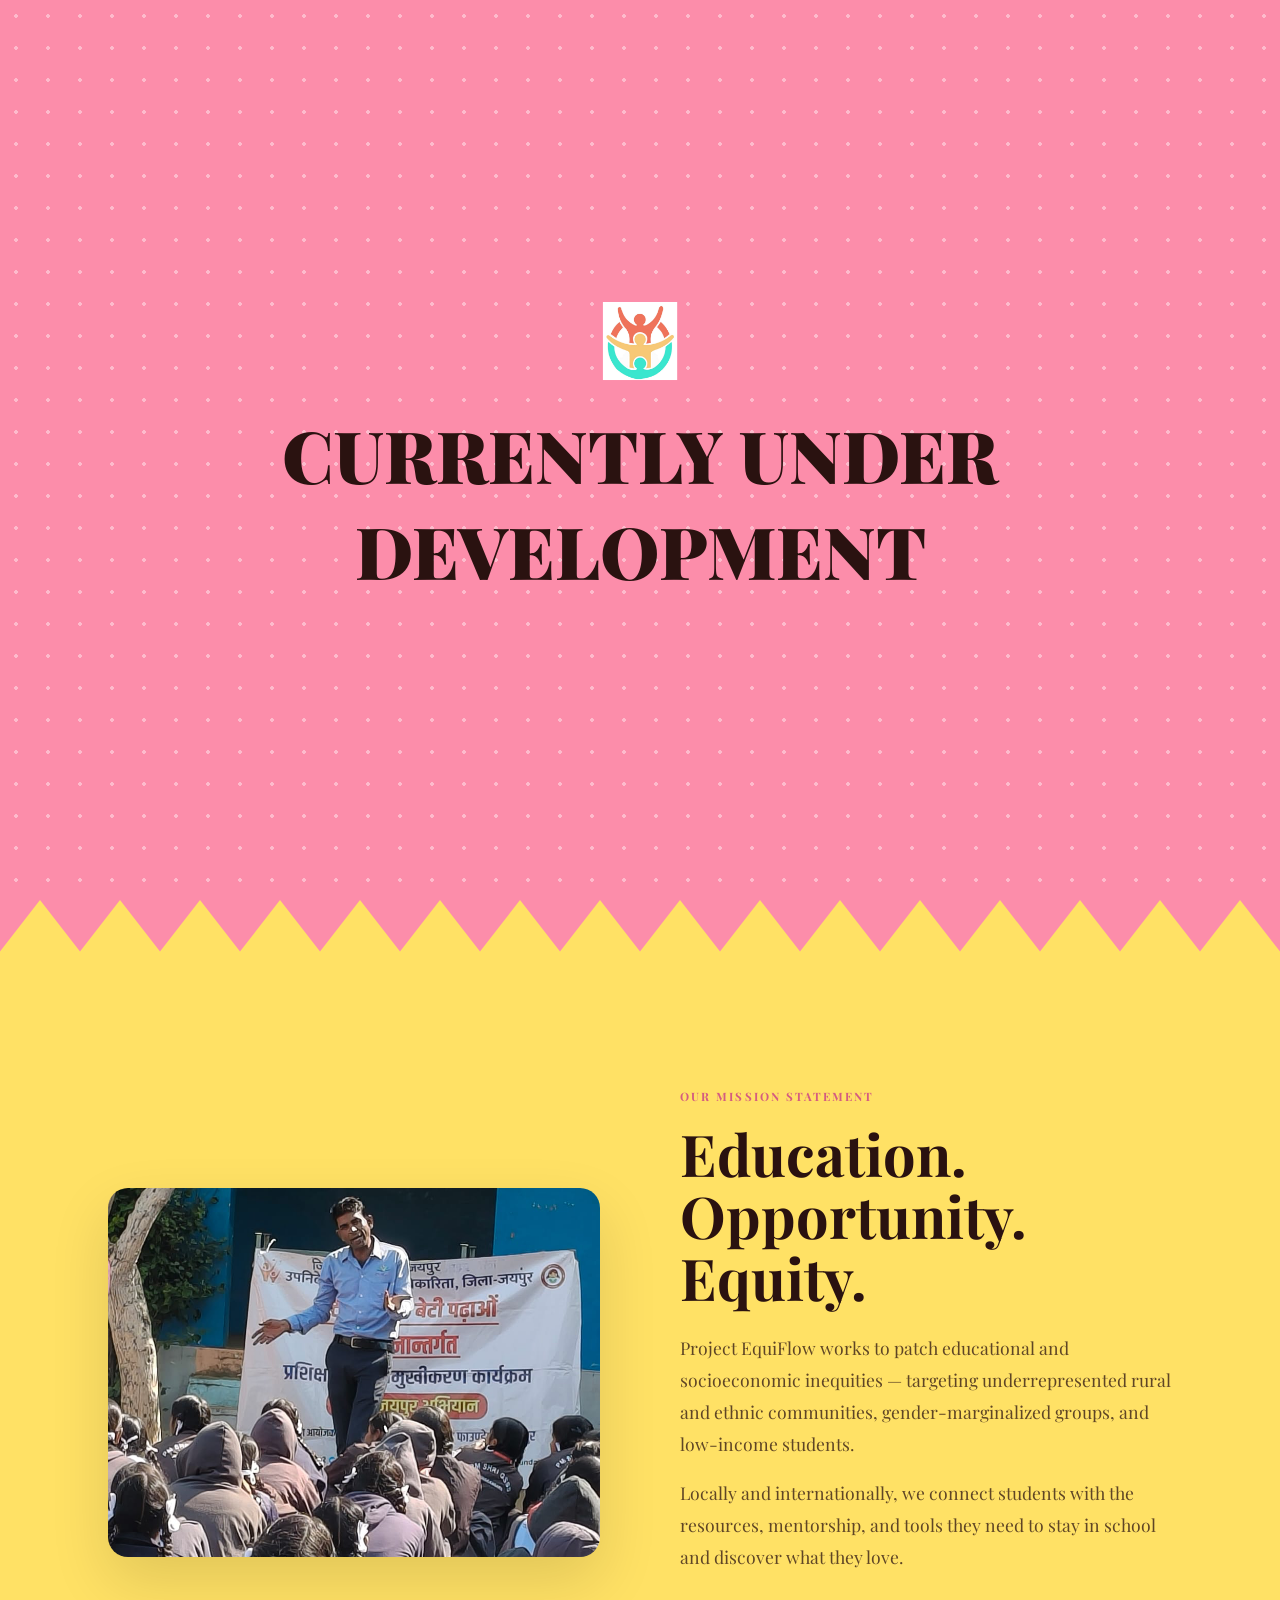
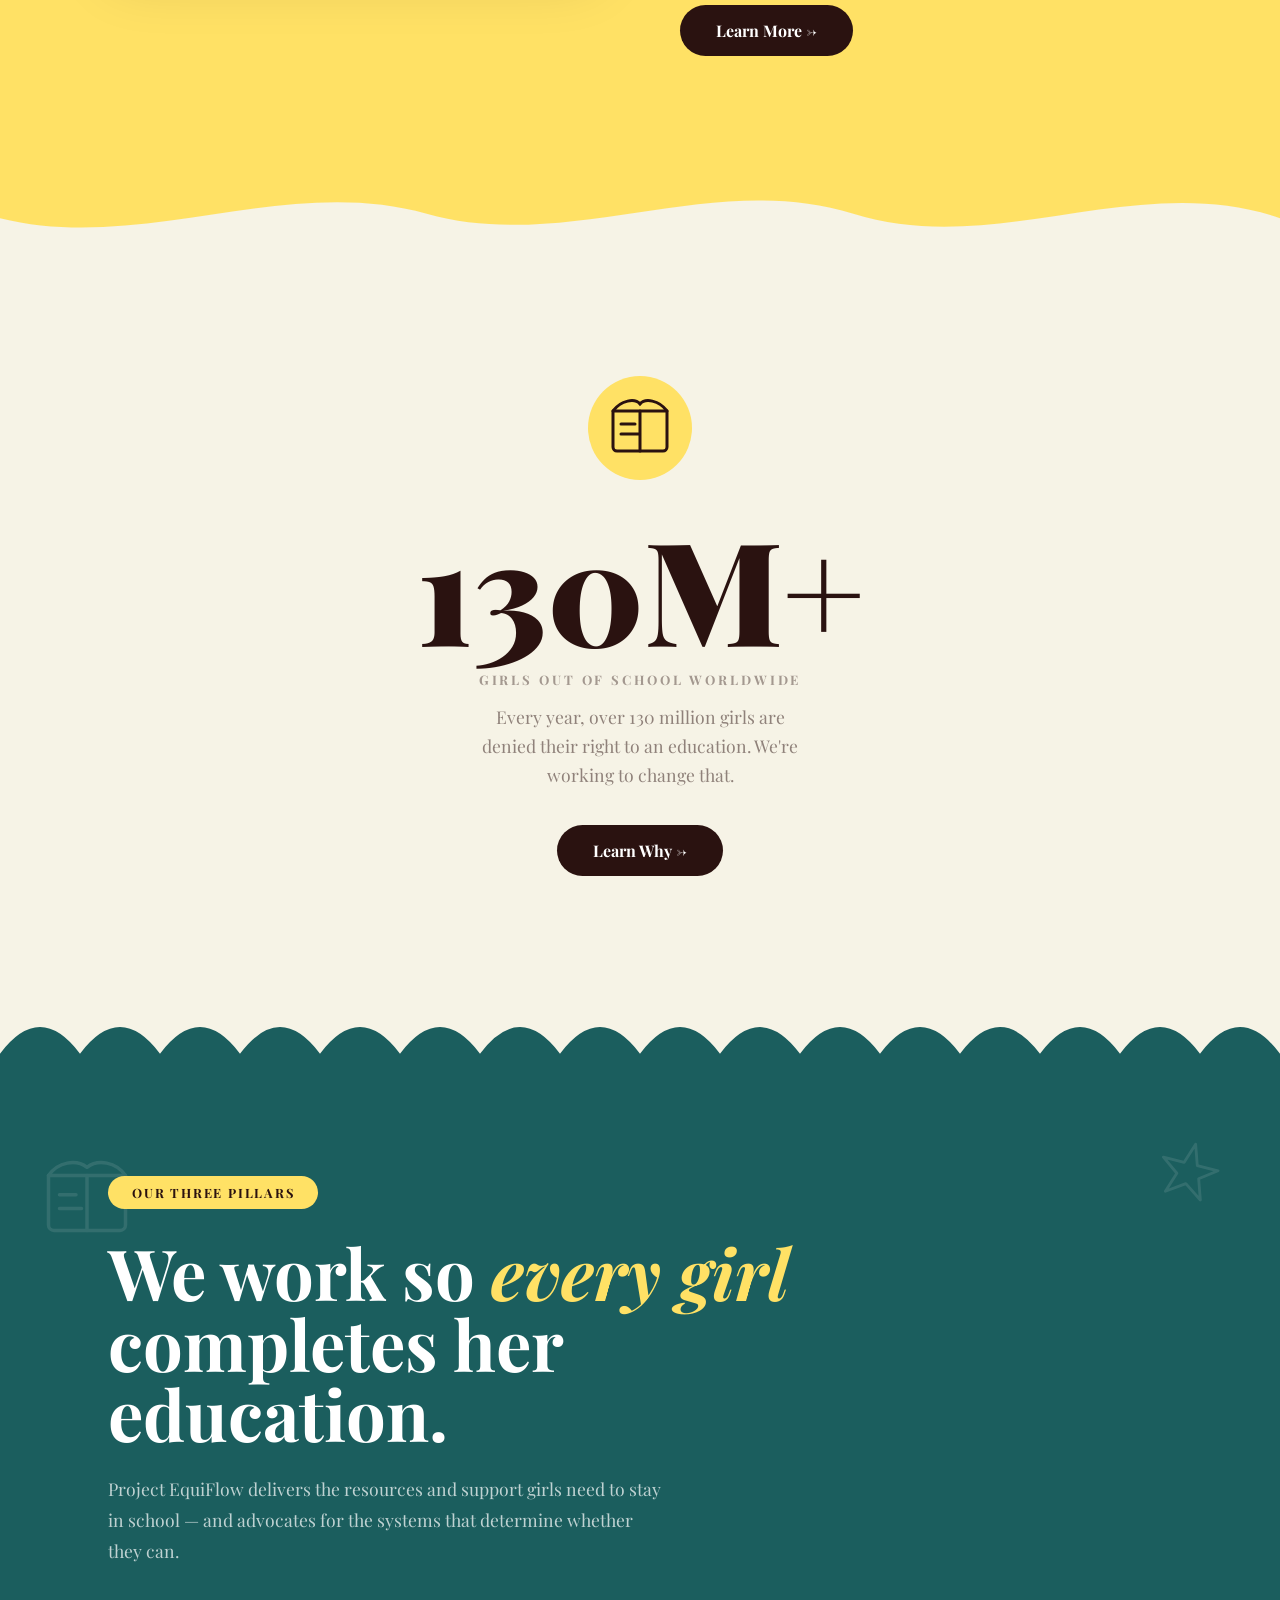
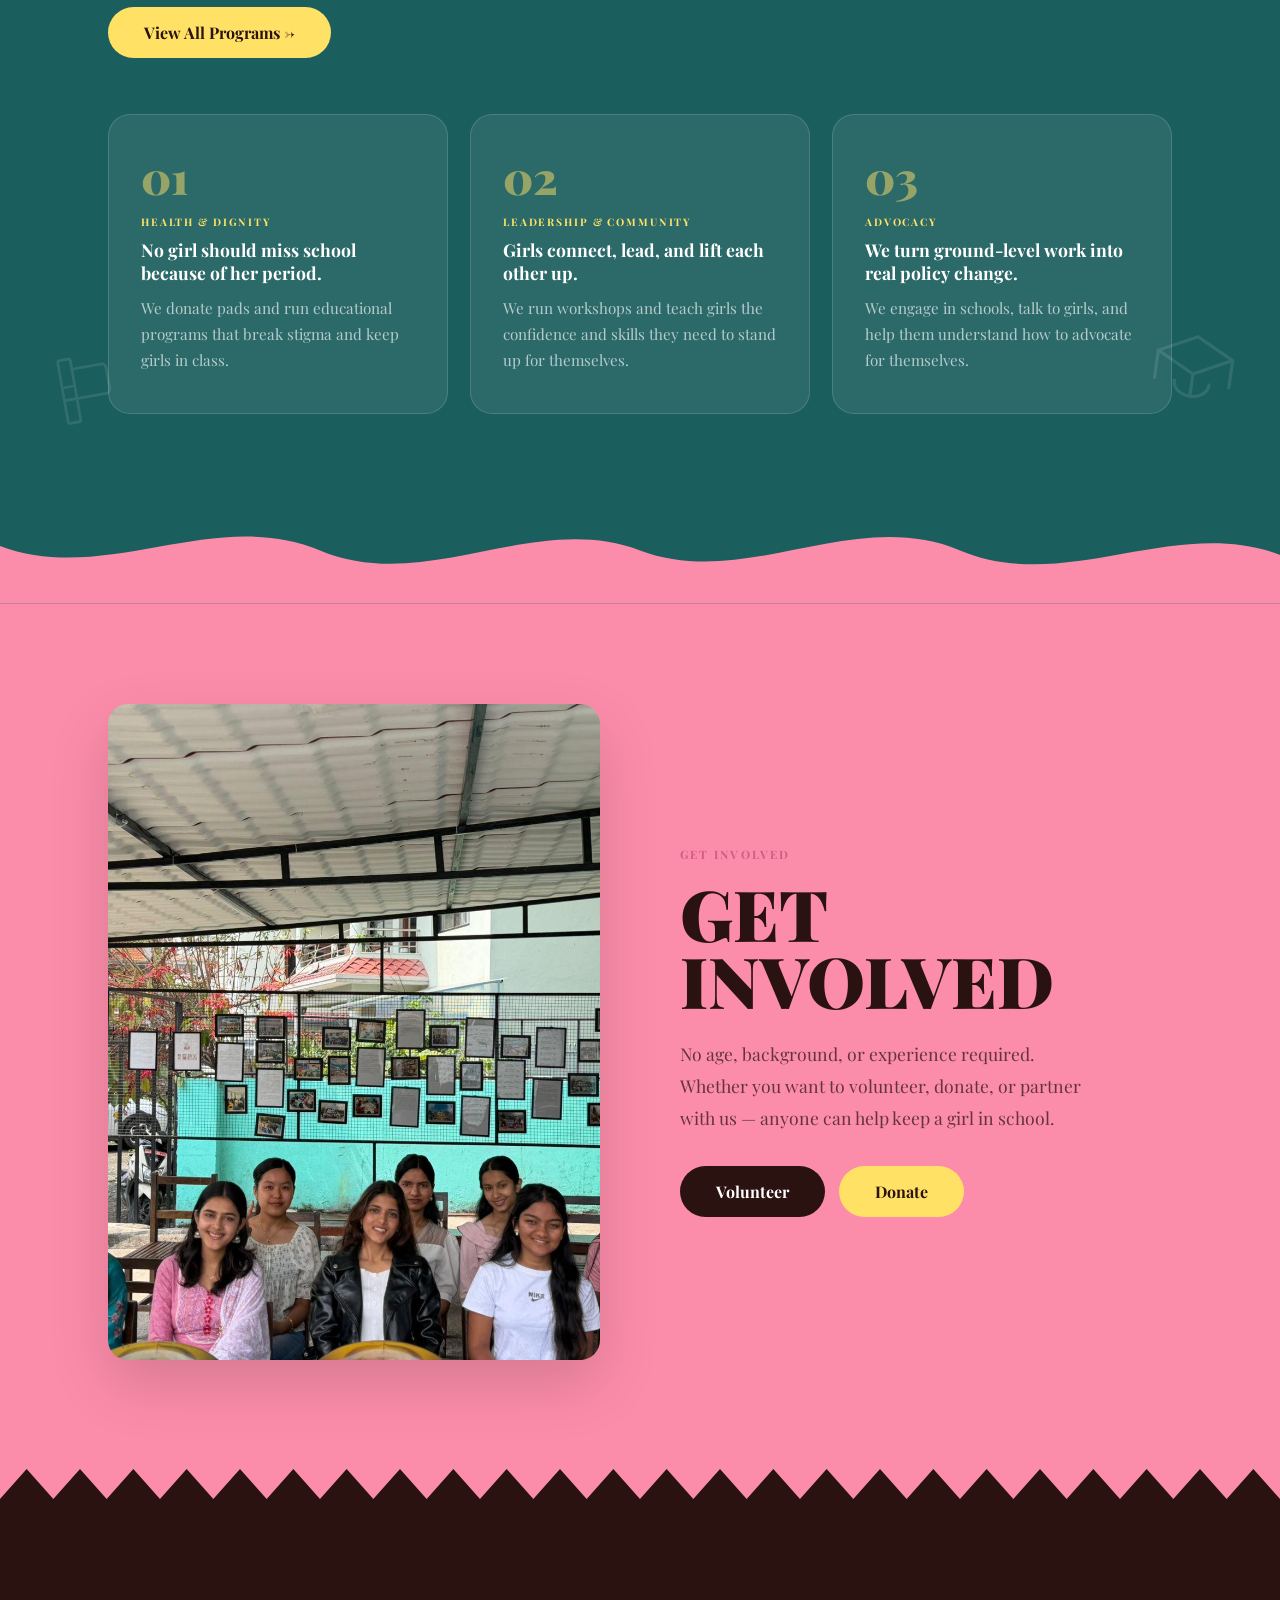
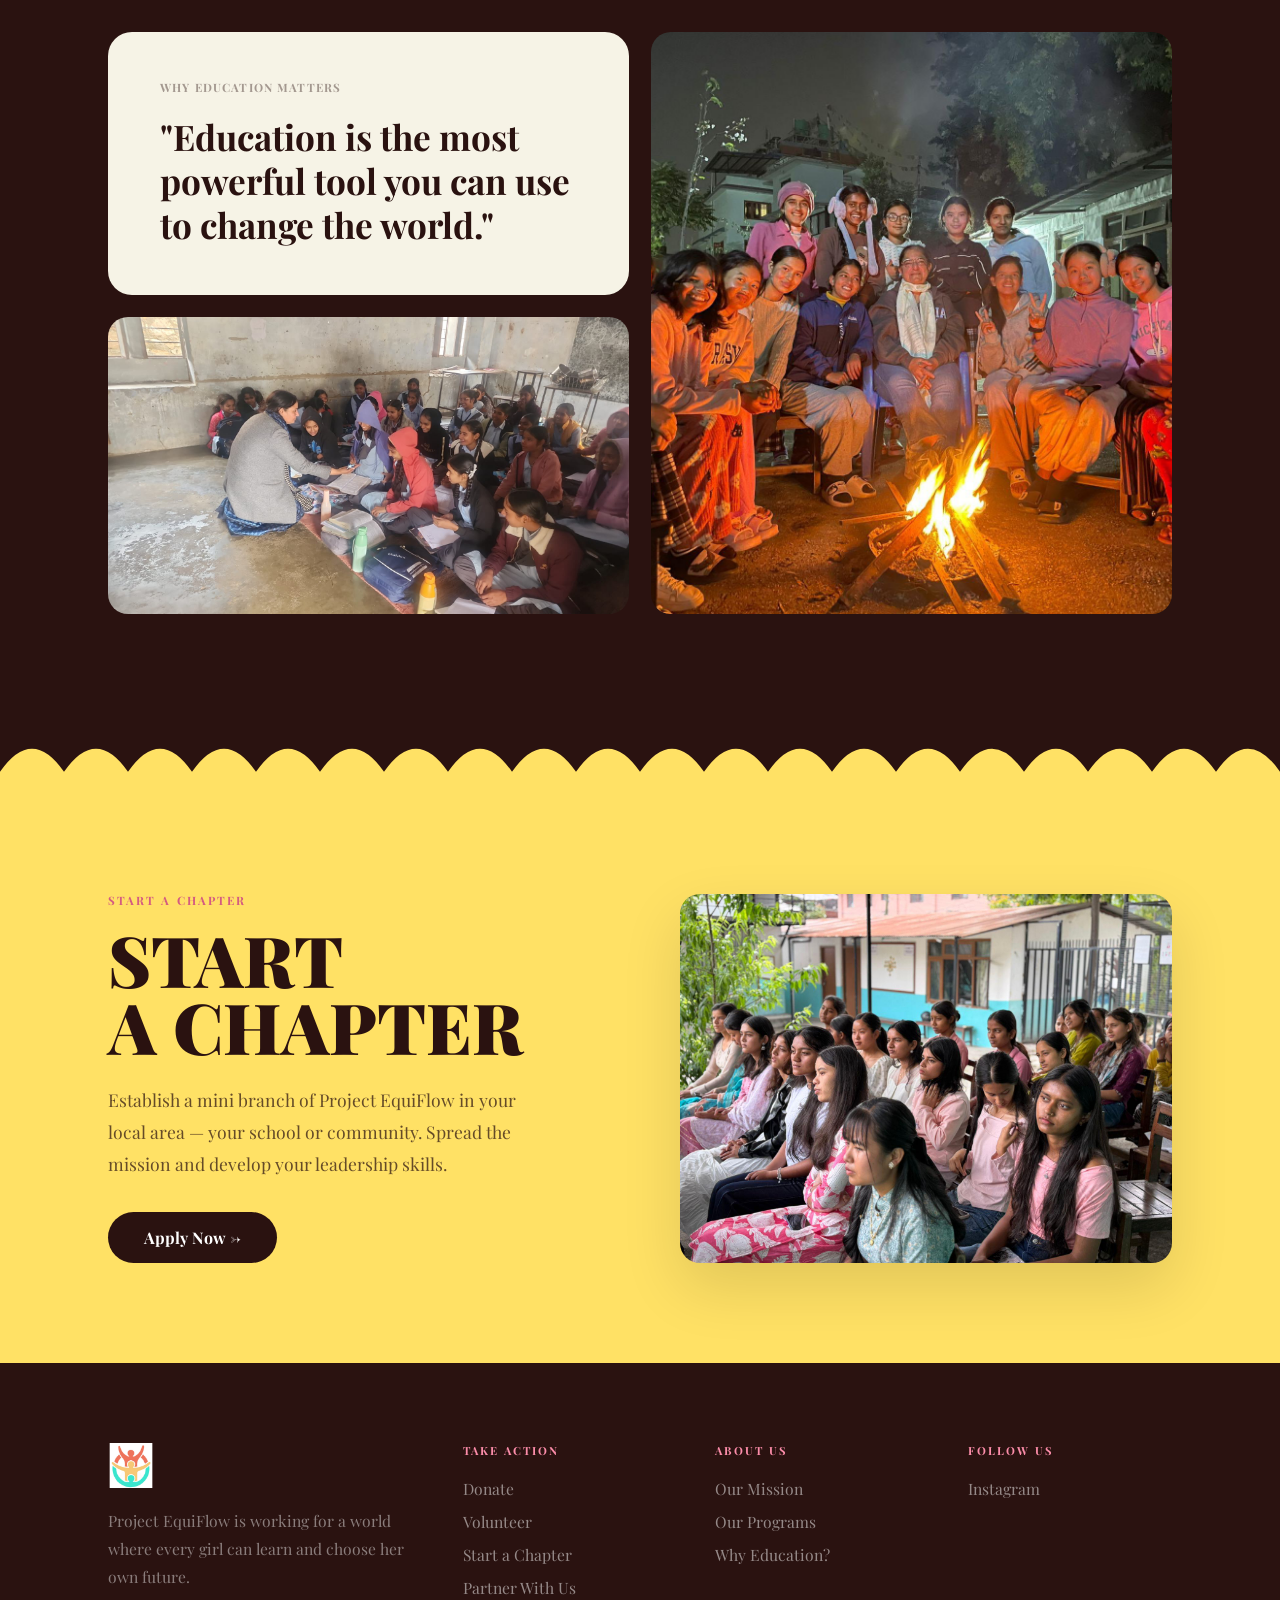
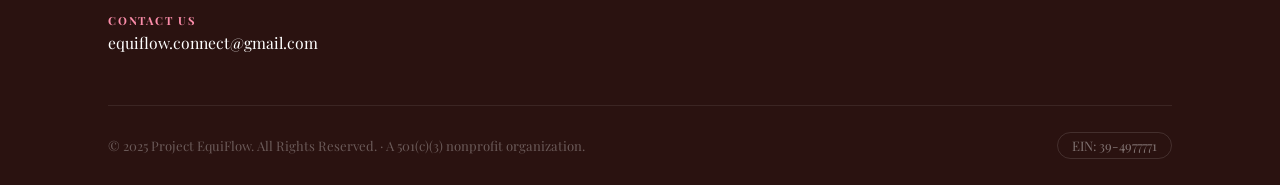
==== commit cc9abafd: "Redesign index.html with clean modern nonprofit aesthetic Match OFG exactly: Playfair Display for al" ====
--- a/index.html
+++ b/index.html
@@ -6,257 +6,200 @@
     <title>Project EquiFlow | Empowering Girls Globally</title>
     <link rel="preconnect" href="https://fonts.googleapis.com">
     <link rel="preconnect" href="https://fonts.gstatic.com" crossorigin>
-    <link href="https://fonts.googleapis.com/css2?family=Playfair+Display:ital,wght@0,700;0,900;1,700&family=Outfit:wght@400;500;600;700;800;900&family=Inter:wght@400;500;600&display=swap" rel="stylesheet">
+    <link href="https://fonts.googleapis.com/css2?family=Playfair+Display:ital,wght@0,400;0,600;0,700;0,900;1,400;1,700&display=swap" rel="stylesheet">
     <link rel="icon" type="image/png" href="image/logo-clean.png">
     <style>
         :root {
-            --coral-pale: #FFCFBC;
-            --coral:      #F4906E;
-            --coral-dark: #d4714f;
-            --gold:       #FFE8A0;
-            --gold-dark:  #F9C846;
-            --teal:       #5AACAC;
-            --teal-dark:  #2E6E6E;
-            --cream:      #FDF8F3;
-            --dark:       #2E1810;
+            --pink:       #FC8DAA;
+            --pink-deep:  #D45C80;
+            --yellow:     #FFE165;
+            --yellow-mid: #F9C846;
+            --teal:       #3BBCBC;
+            --teal-dark:  #1B5E5E;
+            --cream:      #F6F3E6;
+            --dark:       #2A1210;
             --white:      #fff;
         }
+
         *, *::before, *::after { margin: 0; padding: 0; box-sizing: border-box; }
         html { scroll-behavior: smooth; }
-        body { font-family: 'Outfit', sans-serif; color: var(--dark); overflow-x: hidden; }
+        body { font-family: 'Playfair Display', Georgia, serif; color: var(--dark); overflow-x: hidden; }
         a { text-decoration: none; color: inherit; }
-        .container { max-width: 1160px; margin: 0 auto; padding: 0 40px; }
+        .container { max-width: 1160px; margin: 0 auto; padding: 0 48px; }
 
         /* ── BUTTONS ── */
         .btn {
             display: inline-flex; align-items: center; gap: 6px;
-            font-family: 'Outfit', sans-serif; font-size: 1rem; font-weight: 700;
-            padding: 14px 32px; border-radius: 999px; border: none;
+            font-family: 'Playfair Display', serif; font-size: 1rem; font-weight: 700;
+            padding: 15px 36px; border-radius: 999px; border: none;
             cursor: pointer; transition: all 0.2s; white-space: nowrap;
         }
-        .btn-coral  { background: var(--coral); color: #fff; }
-        .btn-coral:hover { background: var(--coral-dark); }
-        .btn-dark   { background: var(--dark); color: #fff; }
-        .btn-dark:hover { background: #1a0a00; }
-        .btn-gold   { background: var(--gold-dark); color: var(--dark); }
-        .btn-gold:hover { filter: brightness(1.08); }
-        .btn-outline { background: transparent; color: var(--dark); border: 2px solid var(--dark); padding: 12px 30px; }
-        .btn-outline:hover { background: var(--dark); color: #fff; }
+        .btn-dark        { background: var(--dark); color: #fff; }
+        .btn-dark:hover  { background: #1a0a00; transform: translateY(-1px); box-shadow: 0 4px 16px rgba(0,0,0,0.25); }
+        .btn-pink        { background: var(--pink); color: var(--dark); }
+        .btn-pink:hover  { background: var(--pink-deep); color: #fff; transform: translateY(-1px); }
+        .btn-yellow      { background: var(--yellow); color: var(--dark); }
+        .btn-yellow:hover{ background: var(--yellow-mid); transform: translateY(-1px); }
+        .btn-white       { background: #fff; color: var(--dark); }
+        .btn-white:hover { background: var(--cream); transform: translateY(-1px); }
 
         /* ── NAV ── */
         .nav {
             position: fixed; top: 0; left: 0; right: 0; z-index: 1000;
-            background: rgba(255, 207, 188, 0.92);
-            backdrop-filter: blur(12px);
-            border-bottom: 1px solid rgba(255,255,255,0.4);
+            background: rgba(252, 141, 170, 0.92);
+            backdrop-filter: blur(14px);
+            border-bottom: 1px solid rgba(255,255,255,0.3);
             transition: box-shadow 0.3s;
         }
-        .nav.scrolled { box-shadow: 0 2px 20px rgba(0,0,0,0.1); }
+        .nav.scrolled { box-shadow: 0 2px 24px rgba(0,0,0,0.12); }
         .nav-inner { display: flex; align-items: center; justify-content: space-between; height: 68px; }
         .nav-logo img { height: 46px; width: auto; display: block; }
         .nav-links { display: flex; align-items: center; gap: 2px; list-style: none; }
-        .nav-links a {
-            font-size: 0.88rem; font-weight: 600; color: var(--dark);
-            padding: 8px 16px; border-radius: 999px; transition: background 0.15s;
-        }
-        .nav-links a:hover { background: rgba(0,0,0,0.07); }
-        .nav-links a.active { color: var(--coral-dark); }
-        .nav-donate { background: var(--dark) !important; color: #fff !important; padding: 10px 22px !important; border-radius: 999px !important; font-weight: 700 !important; }
+        .nav-links a { font-size: 0.9rem; font-weight: 700; color: var(--dark); padding: 8px 16px; border-radius: 999px; transition: background 0.15s; }
+        .nav-links a:hover { background: rgba(0,0,0,0.08); }
+        .nav-links a.active { color: var(--pink-deep); }
+        .nav-donate { background: var(--dark) !important; color: #fff !important; padding: 10px 24px !important; border-radius: 999px !important; font-weight: 700 !important; }
         .nav-donate:hover { background: #1a0a00 !important; }
         .nav-hamburger { display: none; background: none; border: none; cursor: pointer; flex-direction: column; gap: 5px; padding: 4px; }
-        .nav-hamburger span { display: block; width: 22px; height: 2px; background: var(--dark); border-radius: 2px; }
+        .nav-hamburger span { display: block; width: 24px; height: 2px; background: var(--dark); border-radius: 2px; }
         @media (max-width: 860px) {
             .nav-hamburger { display: flex; }
-            .nav-links {
-                display: none; position: fixed; top: 68px; left: 0; right: 0;
-                flex-direction: column; align-items: stretch; background: #FFCFBC;
-                padding: 16px 24px 24px; gap: 2px;
-                box-shadow: 0 8px 24px rgba(0,0,0,0.1); z-index: 999;
-            }
+            .nav-links { display: none; position: fixed; top: 68px; left: 0; right: 0; flex-direction: column; align-items: stretch; background: #FC8DAA; padding: 20px 28px 28px; gap: 2px; box-shadow: 0 8px 24px rgba(0,0,0,0.1); z-index: 999; }
             .nav-links.open { display: flex; }
-            .nav-links a { padding: 12px 16px; border-bottom: 1px solid rgba(0,0,0,0.07); border-radius: 0; }
+            .nav-links a { padding: 14px 16px; border-bottom: 1px solid rgba(0,0,0,0.07); border-radius: 0; }
         }
 
         /* ── HERO ── */
         .hero {
             position: relative; min-height: 100vh;
-            background: var(--coral-pale);
+            background: var(--pink);
             display: flex; align-items: center; justify-content: center;
             padding-top: 68px; overflow: hidden;
         }
-        .hero::before {
-            content: ''; position: absolute; inset: 0;
-            background-image: radial-gradient(circle, rgba(255,255,255,0.45) 2px, transparent 2px);
-            background-size: 30px 30px; pointer-events: none; z-index: 0;
-        }
+        .hero-bg { position: absolute; inset: 0; pointer-events: none; z-index: 0; }
+        .hi { position: absolute; opacity: 0.14; }
         .hero-photos { position: absolute; inset: 0; pointer-events: none; z-index: 1; }
-        .hero-photo {
-            position: absolute; overflow: hidden;
-            box-shadow: 0 12px 48px rgba(0,0,0,0.18); border-radius: 10px;
-        }
+        .hero-photo { position: absolute; overflow: hidden; box-shadow: 0 16px 52px rgba(0,0,0,0.2); border-radius: 10px; }
         .hero-photo img { width: 100%; height: 100%; object-fit: cover; display: block; }
-        .hp1 { width: 310px; height: 210px; top: 90px; right: 56px; transform: rotate(2.5deg); }
-        .hp2 { width: 230px; height: 300px; left: 44px; top: 50%; transform: translateY(-55%) rotate(-3deg); }
-        .hp3 { width: 210px; height: 250px; right: 72px; bottom: 56px; transform: rotate(-1.5deg); }
-        .hp4 { width: 170px; height: 165px; top: 100px; left: 52px; transform: rotate(2deg); }
-        @media (max-width: 1100px) {
-            .hp1 { width: 240px; height: 165px; right: 20px; }
-            .hp2 { width: 185px; height: 240px; left: 16px; }
-            .hp3 { width: 180px; height: 210px; right: 24px; }
-            .hp4 { width: 150px; height: 145px; left: 18px; }
-        }
-        @media (max-width: 768px) { .hero-photos { display: none; } .hero { min-height: auto; padding: 110px 0 72px; } }
-        .hero-center {
-            position: relative; z-index: 2; text-align: center;
-            padding: 32px 24px; max-width: 560px;
-        }
-        .hero-est { font-size: 0.88rem; font-weight: 600; color: var(--dark); opacity: 0.55; margin-bottom: 12px; display: block; }
-        .hero-h1 {
-            font-family: 'Playfair Display', serif;
-            font-size: clamp(3.4rem, 7.5vw, 6rem); font-weight: 900;
-            line-height: 0.92; color: var(--dark); margin-bottom: 22px;
-            text-transform: uppercase; letter-spacing: -0.01em;
-        }
-        .hero-tagline {
-            font-size: 1.08rem; font-weight: 500; color: var(--dark); opacity: 0.68;
-            line-height: 1.65; margin-bottom: 32px;
-        }
-        .hero-actions { display: flex; gap: 12px; justify-content: center; flex-wrap: wrap; }
+        .hp1 { width: 320px; height: 220px; top: 90px; right: 60px; transform: rotate(2deg); }
+        .hp2 { width: 240px; height: 310px; left: 48px; top: 50%; transform: translateY(-55%) rotate(-2.5deg); }
+        .hp3 { width: 220px; height: 265px; right: 82px; bottom: 55px; transform: rotate(-1.5deg); }
+        .hp4 { width: 185px; height: 178px; top: 102px; left: 60px; transform: rotate(1.5deg); }
+        @media (max-width: 1120px) {
+            .hp1 { width: 250px; height: 170px; right: 24px; }
+            .hp2 { width: 192px; height: 250px; left: 18px; }
+            .hp3 { width: 192px; height: 230px; right: 28px; }
+            .hp4 { width: 162px; height: 155px; left: 20px; }
+        }
+        @media (max-width: 768px) { .hero-photos { display: none; } .hero { min-height: auto; padding: 110px 0 88px; } }
+        .hero-center { position: relative; z-index: 2; text-align: center; padding: 48px 24px; max-width: 600px; }
+        .hero-est { font-size: 0.95rem; font-style: italic; color: var(--dark); opacity: 0.6; margin-bottom: 16px; display: block; }
+        .hero-h1 { font-size: clamp(3.6rem, 8vw, 6.5rem); font-weight: 900; line-height: 0.9; color: var(--dark); margin-bottom: 24px; text-transform: uppercase; letter-spacing: -0.01em; }
+        .hero-tagline { font-size: 1.15rem; font-weight: 400; color: var(--dark); opacity: 0.75; line-height: 1.65; margin-bottom: 36px; max-width: 480px; margin-left: auto; margin-right: auto; }
+        .hero-actions { display: flex; gap: 14px; justify-content: center; flex-wrap: wrap; }
 
         /* ── WAVE DIVIDERS ── */
         .wave { display: block; width: 100%; line-height: 0; overflow: hidden; }
         .wave svg { display: block; width: 100%; }
 
-        /* ── MISSION ── */
-        .mission { background: var(--gold); padding: 80px 0; }
-        .mission-inner { display: grid; grid-template-columns: 1fr 1fr; gap: 64px; align-items: center; }
-        .mission-photo { border-radius: 20px; overflow: hidden; box-shadow: 0 20px 56px rgba(0,0,0,0.12); aspect-ratio: 4/3; }
+        /* ── MISSION (yellow) ── */
+        .mission { background: var(--yellow); padding: 100px 0; }
+        .mission-inner { display: grid; grid-template-columns: 1fr 1fr; gap: 80px; align-items: center; }
+        .mission-photo { border-radius: 20px; overflow: hidden; box-shadow: 0 24px 60px rgba(0,0,0,0.12); aspect-ratio: 4/3; }
         .mission-photo img { width: 100%; height: 100%; object-fit: cover; object-position: center 20%; }
-        .mission-label { font-size: 0.72rem; font-weight: 800; letter-spacing: 0.18em; text-transform: uppercase; color: var(--coral-dark); margin-bottom: 14px; display: block; }
-        .mission-h2 { font-family: 'Playfair Display', serif; font-size: clamp(2.2rem, 4vw, 3.4rem); font-weight: 700; line-height: 1.1; color: var(--dark); margin-bottom: 20px; }
-        .mission-p { font-size: 1.05rem; color: var(--dark); opacity: 0.72; line-height: 1.8; }
-        .mission-p + .mission-p { margin-top: 14px; }
-        @media (max-width: 860px) { .mission-inner { grid-template-columns: 1fr; } .mission-photo { aspect-ratio: 16/9; } }
-
-        /* ── STAT ── */
-        .stat-sec { background: var(--cream); padding: 96px 0; text-align: center; }
-        .stat-icon-wrap { width: 100px; height: 100px; margin: 0 auto 24px; }
+        .s-lbl { font-size: 0.72rem; font-weight: 700; letter-spacing: 0.18em; text-transform: uppercase; color: var(--pink-deep); margin-bottom: 18px; display: block; }
+        .mission-h2 { font-size: clamp(2.4rem, 4.5vw, 3.8rem); font-weight: 700; line-height: 1.08; color: var(--dark); margin-bottom: 24px; }
+        .mission-p { font-size: 1.1rem; color: var(--dark); opacity: 0.75; line-height: 1.82; }
+        .mission-p + .mission-p { margin-top: 16px; }
+        @media (max-width: 860px) { .mission-inner { grid-template-columns: 1fr; gap: 40px; } .mission-photo { aspect-ratio: 16/9; } }
+
+        /* ── STAT (cream) ── */
+        .stat-sec { background: var(--cream); padding: 120px 0; text-align: center; }
+        .stat-icon-wrap { width: 110px; height: 110px; margin: 0 auto 32px; }
         .stat-icon-wrap svg { width: 100%; height: 100%; }
-        .stat-num-big {
-            font-family: 'Playfair Display', serif;
-            font-size: clamp(5rem, 12vw, 8rem); font-weight: 900;
-            color: var(--dark); line-height: 1; display: block; margin-bottom: 10px;
-        }
-        .stat-label { font-size: 0.85rem; font-weight: 800; letter-spacing: 0.22em; text-transform: uppercase; color: var(--dark); opacity: 0.4; display: block; margin-bottom: 12px; }
-        .stat-desc-p { font-size: 1rem; color: var(--dark); opacity: 0.5; max-width: 320px; margin: 0 auto 32px; line-height: 1.65; }
-
-        /* ── PROGRAMS ── */
-        .programs { background: var(--teal-dark); padding: 80px 0 72px; position: relative; overflow: hidden; }
-        .prog-deco { position: absolute; pointer-events: none; }
-        .prog-deco svg { opacity: 0.1; }
+        .stat-num { font-size: clamp(5.5rem, 14vw, 9rem); font-weight: 900; color: var(--dark); line-height: 1; display: block; margin-bottom: 12px; }
+        .stat-lbl { font-size: 0.82rem; font-weight: 700; letter-spacing: 0.22em; text-transform: uppercase; color: var(--dark); opacity: 0.4; display: block; margin-bottom: 14px; }
+        .stat-p { font-size: 1.1rem; color: var(--dark); opacity: 0.5; max-width: 340px; margin: 0 auto 36px; line-height: 1.65; }
+
+        /* ── PROGRAMS (dark teal) ── */
+        .programs { background: var(--teal-dark); padding: 100px 0 92px; position: relative; overflow: hidden; }
+        .pd { position: absolute; pointer-events: none; }
+        .pd svg { opacity: 0.1; }
         .pd1 { left: 32px; top: 72px; width: 110px; }
         .pd2 { right: 48px; top: 56px; width: 90px; transform: rotate(14deg); }
         .pd3 { left: 48px; bottom: 72px; width: 85px; transform: rotate(-10deg); }
         .pd4 { right: 36px; bottom: 88px; width: 100px; transform: rotate(8deg); }
         .programs-inner { position: relative; z-index: 1; }
-        .prog-latest {
-            display: inline-flex; align-items: center;
-            background: var(--gold-dark); color: var(--dark);
-            font-size: 0.78rem; font-weight: 800; letter-spacing: 0.14em; text-transform: uppercase;
-            padding: 6px 20px; border-radius: 999px; margin-bottom: 24px;
-        }
-        .prog-h2 { font-family: 'Playfair Display', serif; font-size: clamp(2.4rem, 5.5vw, 4.4rem); font-weight: 700; color: #fff; line-height: 1.0; margin-bottom: 20px; max-width: 680px; }
-        .prog-h2 em { font-style: italic; color: var(--gold-dark); }
-        .prog-desc { font-size: 1.08rem; color: rgba(255,255,255,0.72); line-height: 1.75; max-width: 560px; margin-bottom: 36px; }
-        .prog-grid { display: grid; grid-template-columns: repeat(3, 1fr); gap: 20px; margin-top: 48px; }
-        .prog-card {
-            background: rgba(255,255,255,0.08); border: 1px solid rgba(255,255,255,0.14);
-            border-radius: 20px; padding: 36px 30px;
-            transition: background 0.2s, transform 0.2s;
-        }
-        .prog-card:hover { background: rgba(255,255,255,0.15); transform: translateY(-4px); }
-        .prog-num { font-family: 'Playfair Display', serif; font-size: 2.6rem; font-weight: 900; color: var(--gold-dark); opacity: 0.5; line-height: 1; margin-bottom: 14px; }
-        .prog-tag { font-size: 0.65rem; font-weight: 800; letter-spacing: 0.18em; text-transform: uppercase; color: var(--gold-dark); margin-bottom: 10px; display: block; }
-        .prog-title { font-size: 1.08rem; font-weight: 800; color: #fff; line-height: 1.3; margin-bottom: 10px; }
-        .prog-txt { font-size: 0.92rem; color: rgba(255,255,255,0.65); line-height: 1.7; }
+        .prog-badge { display: inline-flex; align-items: center; background: var(--yellow); color: var(--dark); font-size: 0.8rem; font-weight: 700; letter-spacing: 0.14em; text-transform: uppercase; padding: 8px 24px; border-radius: 999px; margin-bottom: 28px; }
+        .prog-h2 { font-size: clamp(2.6rem, 5.5vw, 4.6rem); font-weight: 700; color: #fff; line-height: 1.0; margin-bottom: 24px; max-width: 700px; }
+        .prog-h2 em { font-style: italic; color: var(--yellow); }
+        .prog-p { font-size: 1.1rem; color: rgba(255,255,255,0.72); line-height: 1.78; max-width: 560px; margin-bottom: 40px; }
+        .prog-grid { display: grid; grid-template-columns: repeat(3, 1fr); gap: 22px; margin-top: 56px; }
+        .prog-card { background: rgba(255,255,255,0.08); border: 1px solid rgba(255,255,255,0.14); border-radius: 22px; padding: 40px 32px; transition: background 0.2s, transform 0.2s; }
+        .prog-card:hover { background: rgba(255,255,255,0.15); transform: translateY(-5px); }
+        .prog-num { font-size: 2.8rem; font-weight: 900; color: var(--yellow); opacity: 0.5; line-height: 1; margin-bottom: 16px; }
+        .prog-tag { font-size: 0.65rem; font-weight: 700; letter-spacing: 0.18em; text-transform: uppercase; color: var(--yellow); margin-bottom: 10px; display: block; }
+        .prog-title { font-size: 1.1rem; font-weight: 700; color: #fff; line-height: 1.3; margin-bottom: 10px; }
+        .prog-txt { font-size: 0.95rem; color: rgba(255,255,255,0.65); line-height: 1.72; }
         @media (max-width: 820px) { .prog-grid { grid-template-columns: 1fr; } }
 
-        /* ── GET INVOLVED ── */
-        .involved { background: var(--coral-pale); padding: 80px 0; }
-        .involved-inner { display: grid; grid-template-columns: 1fr 1fr; gap: 64px; align-items: center; }
-        .involved-photo { border-radius: 20px; overflow: hidden; box-shadow: 0 20px 56px rgba(0,0,0,0.14); aspect-ratio: 3/4; }
-        .involved-photo img { width: 100%; height: 100%; object-fit: cover; }
-        .inv-label { font-size: 0.72rem; font-weight: 800; letter-spacing: 0.18em; text-transform: uppercase; color: var(--coral-dark); margin-bottom: 14px; display: block; }
-        .inv-h2 { font-family: 'Playfair Display', serif; font-size: clamp(2.8rem, 5vw, 4.4rem); font-weight: 900; color: var(--dark); margin-bottom: 20px; line-height: 0.95; text-transform: uppercase; }
-        .inv-p { font-size: 1.05rem; color: var(--dark); opacity: 0.68; line-height: 1.8; margin-bottom: 28px; max-width: 420px; }
-        .inv-btns { display: flex; gap: 12px; flex-wrap: wrap; }
-        @media (max-width: 860px) { .involved-inner { grid-template-columns: 1fr; } .involved-photo { aspect-ratio: 16/9; } }
-
-        /* ── QUOTES ── */
-        .quotes { background: var(--dark); padding: 88px 0; }
-        .quotes-grid {
-            display: grid; grid-template-columns: 1fr 1fr;
-            grid-template-rows: auto auto; gap: 20px;
-        }
-        .quote-card {
-            background: var(--cream); border-radius: 24px;
-            padding: 44px 48px; display: flex; flex-direction: column; gap: 18px;
-        }
-        .quote-attr { font-size: 0.75rem; font-weight: 600; color: var(--dark); opacity: 0.45; text-transform: uppercase; letter-spacing: 0.1em; }
-        .quote-text { font-family: 'Playfair Display', serif; font-size: clamp(1.6rem, 2.8vw, 2.2rem); font-weight: 700; color: var(--dark); line-height: 1.25; }
-        .quote-photo-tall { grid-column: 2; grid-row: 1 / 3; border-radius: 20px; overflow: hidden; }
-        .quote-photo-tall img { width: 100%; height: 100%; object-fit: cover; min-height: 400px; }
-        .quote-photo2 { border-radius: 20px; overflow: hidden; }
-        .quote-photo2 img { width: 100%; height: 100%; object-fit: cover; min-height: 220px; }
-        @media (max-width: 768px) { .quotes-grid { grid-template-columns: 1fr; } .quote-photo-tall { display: none; } .quote-photo2 { grid-column: 1; } }
-
-        /* ── CTA ── */
-        .cta-sec { background: var(--gold); padding: 88px 0; }
-        .cta-inner { display: grid; grid-template-columns: 1fr 1fr; gap: 64px; align-items: center; }
-        .cta-label { font-size: 0.72rem; font-weight: 800; letter-spacing: 0.18em; text-transform: uppercase; color: var(--coral-dark); margin-bottom: 14px; display: block; }
-        .cta-h2 { font-family: 'Playfair Display', serif; font-size: clamp(2.8rem, 5vw, 4.4rem); font-weight: 900; color: var(--dark); margin-bottom: 20px; line-height: 0.95; text-transform: uppercase; }
-        .cta-p { font-size: 1.05rem; color: var(--dark); opacity: 0.68; line-height: 1.8; margin-bottom: 28px; max-width: 440px; }
-        .cta-photo { border-radius: 20px; overflow: hidden; box-shadow: 0 20px 56px rgba(0,0,0,0.12); aspect-ratio: 4/3; }
+        /* ── GET INVOLVED (pink) ── */
+        .involved { background: var(--pink); padding: 100px 0; }
+        .involved-inner { display: grid; grid-template-columns: 1fr 1fr; gap: 80px; align-items: center; }
+        .inv-photo { border-radius: 20px; overflow: hidden; box-shadow: 0 24px 60px rgba(0,0,0,0.15); aspect-ratio: 3/4; }
+        .inv-photo img { width: 100%; height: 100%; object-fit: cover; }
+        .inv-h2 { font-size: clamp(2.8rem, 5.5vw, 4.8rem); font-weight: 900; color: var(--dark); margin-bottom: 24px; line-height: 0.95; text-transform: uppercase; }
+        .inv-p { font-size: 1.1rem; color: var(--dark); opacity: 0.72; line-height: 1.82; margin-bottom: 32px; max-width: 420px; }
+        .inv-btns { display: flex; gap: 14px; flex-wrap: wrap; }
+        @media (max-width: 860px) { .involved-inner { grid-template-columns: 1fr; gap: 40px; } .inv-photo { aspect-ratio: 16/9; } }
+
+        /* ── QUOTES (dark) ── */
+        .quotes { background: var(--dark); padding: 108px 0; }
+        .quotes-grid { display: grid; grid-template-columns: 1fr 1fr; gap: 22px; }
+        .quote-card { background: var(--cream); border-radius: 24px; padding: 48px 52px; display: flex; flex-direction: column; gap: 20px; }
+        .q-attr { font-size: 0.72rem; font-weight: 700; color: var(--dark); opacity: 0.4; text-transform: uppercase; letter-spacing: 0.1em; }
+        .q-text { font-size: clamp(1.6rem, 2.8vw, 2.2rem); font-weight: 700; color: var(--dark); line-height: 1.25; }
+        .q-tall { grid-column: 2; grid-row: 1 / 3; border-radius: 20px; overflow: hidden; }
+        .q-tall img { width: 100%; height: 100%; object-fit: cover; min-height: 420px; }
+        .q-small { border-radius: 20px; overflow: hidden; }
+        .q-small img { width: 100%; height: 100%; object-fit: cover; min-height: 230px; }
+        @media (max-width: 768px) { .quotes-grid { grid-template-columns: 1fr; } .q-tall { display: none; } }
+
+        /* ── CTA (yellow) ── */
+        .cta-sec { background: var(--yellow); padding: 100px 0; }
+        .cta-inner { display: grid; grid-template-columns: 1fr 1fr; gap: 80px; align-items: center; }
+        .cta-h2 { font-size: clamp(2.8rem, 5.5vw, 4.8rem); font-weight: 900; color: var(--dark); margin-bottom: 24px; line-height: 0.95; text-transform: uppercase; }
+        .cta-p { font-size: 1.1rem; color: var(--dark); opacity: 0.72; line-height: 1.82; margin-bottom: 32px; max-width: 440px; }
+        .cta-photo { border-radius: 20px; overflow: hidden; box-shadow: 0 24px 60px rgba(0,0,0,0.12); aspect-ratio: 4/3; }
         .cta-photo img { width: 100%; height: 100%; object-fit: cover; object-position: center 20%; }
-        @media (max-width: 860px) { .cta-inner { grid-template-columns: 1fr; } .cta-photo { order: -1; aspect-ratio: 16/9; } }
+        @media (max-width: 860px) { .cta-inner { grid-template-columns: 1fr; gap: 40px; } .cta-photo { order: -1; aspect-ratio: 16/9; } }
 
         /* ── FOOTER ── */
-        .footer { background: var(--dark); padding: 72px 0 0; }
-        .footer-inner { display: grid; grid-template-columns: 1.5fr 1fr 1fr 1fr; gap: 48px; padding-bottom: 48px; border-bottom: 1px solid rgba(255,255,255,0.08); }
-        .footer-logo { height: 44px; width: auto; display: block; margin-bottom: 16px; }
-        .footer-tagline { font-size: 0.92rem; color: rgba(255,255,255,0.45); line-height: 1.75; margin-bottom: 20px; }
-        .footer-contact-lbl { font-size: 0.7rem; font-weight: 800; letter-spacing: 0.16em; text-transform: uppercase; color: var(--coral); margin-bottom: 4px; display: block; }
-        .footer-contact a { font-size: 0.95rem; color: #fff; transition: color 0.2s; }
-        .footer-contact a:hover { color: var(--coral); }
-        .footer-col h4 { font-size: 0.7rem; font-weight: 800; letter-spacing: 0.18em; text-transform: uppercase; color: var(--coral); margin-bottom: 18px; }
-        .footer-col ul { list-style: none; display: flex; flex-direction: column; gap: 12px; }
-        .footer-col a { font-size: 0.93rem; color: rgba(255,255,255,0.5); transition: color 0.2s; }
-        .footer-col a:hover { color: #fff; }
-        .footer-bottom { padding: 24px 0; display: flex; justify-content: space-between; align-items: center; flex-wrap: wrap; gap: 10px; }
-        .footer-bottom p { font-size: 0.8rem; color: rgba(255,255,255,0.3); }
-        .footer-ein { font-size: 0.8rem; color: rgba(255,255,255,0.4); border: 1px solid rgba(255,255,255,0.1); padding: 4px 14px; border-radius: 999px; }
+        .footer { background: var(--dark); padding: 80px 0 0; }
+        .footer-inner { display: grid; grid-template-columns: 1.5fr 1fr 1fr 1fr; gap: 48px; padding-bottom: 52px; border-bottom: 1px solid rgba(255,255,255,0.08); }
+        .f-logo { height: 46px; width: auto; display: block; margin-bottom: 18px; }
+        .f-tagline { font-size: 0.98rem; color: rgba(255,255,255,0.45); line-height: 1.78; margin-bottom: 22px; }
+        .f-contact-lbl { font-size: 0.7rem; font-weight: 700; letter-spacing: 0.16em; text-transform: uppercase; color: var(--pink); margin-bottom: 4px; display: block; }
+        .f-contact a { font-size: 0.98rem; color: #fff; transition: color 0.2s; }
+        .f-contact a:hover { color: var(--pink); }
+        .f-col h4 { font-size: 0.7rem; font-weight: 700; letter-spacing: 0.18em; text-transform: uppercase; color: var(--pink); margin-bottom: 20px; }
+        .f-col ul { list-style: none; display: flex; flex-direction: column; gap: 12px; }
+        .f-col a { font-size: 0.98rem; color: rgba(255,255,255,0.5); transition: color 0.2s; }
+        .f-col a:hover { color: #fff; }
+        .footer-btm { padding: 26px 0; display: flex; justify-content: space-between; align-items: center; flex-wrap: wrap; gap: 10px; }
+        .footer-btm p { font-size: 0.82rem; color: rgba(255,255,255,0.3); }
+        .footer-ein { font-size: 0.82rem; color: rgba(255,255,255,0.4); border: 1px solid rgba(255,255,255,0.12); padding: 4px 14px; border-radius: 999px; }
         @media (max-width: 860px) { .footer-inner { grid-template-columns: 1fr 1fr; gap: 36px; } }
-        @media (max-width: 540px) { .footer-inner { grid-template-columns: 1fr; } .footer-bottom { flex-direction: column; text-align: center; } }
+        @media (max-width: 540px) { .footer-inner { grid-template-columns: 1fr; } .footer-btm { flex-direction: column; text-align: center; } }
 
         /* ── DEV OVERLAY ── */
         #dev-overlay {
-            position: fixed; inset: 0; z-index: 99999;
-            background: var(--coral-pale);
-            display: flex; flex-direction: column;
-            align-items: center; justify-content: center; gap: 16px;
-        }
-        #dev-overlay::before {
-            content: ''; position: absolute; inset: 0;
-            background-image: radial-gradient(circle, rgba(255,255,255,0.45) 2px, transparent 2px);
-            background-size: 30px 30px; pointer-events: none;
-        }
+            position: fixed; inset: 0; z-index: 99999; background: var(--pink);
+            display: flex; flex-direction: column; align-items: center; justify-content: center; gap: 16px;
+        }
+        #dev-overlay::before { content: ''; position: absolute; inset: 0; background-image: radial-gradient(circle, rgba(255,255,255,0.4) 2px, transparent 2px); background-size: 32px 32px; pointer-events: none; }
         #dev-overlay img { height: 80px; width: auto; margin-bottom: 8px; position: relative; z-index: 1; }
-        #dev-overlay h1 {
-            font-family: 'Playfair Display', serif; font-weight: 900;
-            font-size: clamp(2rem, 6vw, 4.5rem); color: var(--dark);
-            margin: 0; text-align: center; text-transform: uppercase;
-            position: relative; z-index: 1;
-        }
+        #dev-overlay h1 { font-size: clamp(2rem, 6vw, 4.5rem); font-weight: 900; color: var(--dark); margin: 0; text-align: center; text-transform: uppercase; position: relative; z-index: 1; }
     </style>
 </head>
 <body>
@@ -270,9 +213,7 @@
 <!-- NAV -->
 <nav class="nav" id="site-nav">
     <div class="container nav-inner">
-        <a href="index.html" class="nav-logo">
-            <img src="image/logo-clean.png" alt="Project EquiFlow" />
-        </a>
+        <a href="index.html" class="nav-logo"><img src="image/logo-clean.png" alt="Project EquiFlow" /></a>
         <ul class="nav-links" id="nav-links">
             <li><a href="index.html" class="active">About</a></li>
             <li><a href="why-education.html">Why Education?</a></li>
@@ -280,126 +221,125 @@
             <li><a href="volunteer.html">Get Involved</a></li>
             <li><a href="https://docs.google.com/forms/d/1ufZauH4xaZ37Nz5kRHjh_QIL51TuNn06vASEfGitVos/viewform" target="_blank" rel="noopener" class="nav-donate">Donate</a></li>
         </ul>
-        <button class="nav-hamburger" id="hamburger" aria-label="Open menu">
-            <span></span><span></span><span></span>
-        </button>
+        <button class="nav-hamburger" id="hamburger" aria-label="Open menu"><span></span><span></span><span></span></button>
     </div>
 </nav>
 
-<!-- ═══════════════════ HERO ═══════════════════ -->
+<!-- ═══ HERO (vivid pink) ═══ -->
 <section class="hero">
+    <!-- Floating education line-art icons scattered (like OFG's origami cranes) -->
+    <div class="hero-bg">
+        <div class="hi" style="top:10%;left:7%;transform:rotate(14deg);">
+            <svg width="62" height="62" viewBox="0 0 62 62" fill="none"><path d="M31 6l5.5 15.5H53L40.5 31 46 46.5 31 36.5l-15 10 5.5-15.5L9 21.5h16.5z" stroke="white" stroke-width="2.5" stroke-linejoin="round"/></svg>
+        </div>
+        <div class="hi" style="top:18%;right:14%;transform:rotate(-7deg);">
+            <svg width="84" height="84" viewBox="0 0 84 84" fill="none"><path d="M12 22h60v38a4 4 0 01-4 4H16a4 4 0 01-4-4V22z" stroke="white" stroke-width="2.5" stroke-linejoin="round"/><path d="M42 22v44M12 22c8-11 22-13 30-7 8-6 22-4 30 7" stroke="white" stroke-width="2.5" stroke-linecap="round"/><path d="M20 36h12M20 46h18" stroke="white" stroke-width="2.5" stroke-linecap="round"/></svg>
+        </div>
+        <div class="hi" style="bottom:22%;left:5%;transform:rotate(5deg);">
+            <svg width="52" height="52" viewBox="0 0 52 52" fill="none"><path d="M26 6l3.5 10.5H42l-9.5 6.5 3.5 10.5-9.5-6.5-9.5 6.5 3.5-10.5-9.5-6.5H22.5z" stroke="white" stroke-width="2" stroke-linejoin="round"/></svg>
+        </div>
+        <div class="hi" style="bottom:14%;right:9%;transform:rotate(-16deg);">
+            <svg width="74" height="74" viewBox="0 0 74 74" fill="none"><path d="M37 16l24 12-24 12-24-12z" stroke="white" stroke-width="2.5" stroke-linejoin="round"/><path d="M13 28v20M37 40v18M61 28v20M23 48c0 6 6 10 14 10s14-4 14-10" stroke="white" stroke-width="2.5" stroke-linecap="round"/></svg>
+        </div>
+        <div class="hi" style="top:58%;left:11%;transform:rotate(22deg);">
+            <svg width="48" height="48" viewBox="0 0 48 48" fill="none"><circle cx="24" cy="24" r="18" stroke="white" stroke-width="2"/><path d="M16 24h16M24 16v16" stroke="white" stroke-width="2" stroke-linecap="round"/></svg>
+        </div>
+        <div class="hi" style="top:32%;right:5%;transform:rotate(-22deg);">
+            <svg width="58" height="58" viewBox="0 0 58 58" fill="none"><rect x="8" y="6" width="9" height="46" rx="2" stroke="white" stroke-width="2.5"/><path d="M17 15h22a3 3 0 013 3v16a3 3 0 01-3 3H17" stroke="white" stroke-width="2.5"/><path d="M10 25h6M10 35h6" stroke="white" stroke-width="2" stroke-linecap="round"/></svg>
+        </div>
+        <div class="hi" style="top:5%;right:38%;transform:rotate(8deg);">
+            <svg width="38" height="38" viewBox="0 0 38 38" fill="none"><path d="M19 4l2.5 7.5H29l-7 5 2.5 7.5L19 19.5 12 24l2.5-7.5-7-5h7.5z" stroke="white" stroke-width="2" stroke-linejoin="round"/></svg>
+        </div>
+        <div class="hi" style="bottom:38%;right:16%;transform:rotate(-5deg);">
+            <svg width="46" height="46" viewBox="0 0 46 46" fill="none"><circle cx="23" cy="23" r="18" stroke="white" stroke-width="2"/><circle cx="23" cy="23" r="9" stroke="white" stroke-width="2"/><path d="M23 5v6M23 35v6M5 23h6M35 23h6" stroke="white" stroke-width="2" stroke-linecap="round"/></svg>
+        </div>
+    </div>
+
     <div class="hero-photos">
-        <div class="hero-photo hp1">
-            <img src="image/IMG_audience.jpg" alt="Girls in a workshop" />
-        </div>
-        <div class="hero-photo hp2">
-            <img src="image/PHOTO-2026-05-13-19-59-54.jpg" alt="Girl at event" />
-        </div>
-        <div class="hero-photo hp3">
-            <img src="image/PHOTO-2026-05-13-20-02-27.jpg" alt="Girls at program" />
-        </div>
-        <div class="hero-photo hp4">
-            <img src="image/IMG_0309.png" alt="Girls with health kits" />
-        </div>
-    </div>
+        <div class="hero-photo hp1"><img src="image/IMG_audience.jpg" alt="Girls in a workshop" /></div>
+        <div class="hero-photo hp2"><img src="image/PHOTO-2026-05-13-19-59-54.jpg" alt="Girl at event" /></div>
+        <div class="hero-photo hp3"><img src="image/PHOTO-2026-05-13-20-02-27.jpg" alt="Girls at program" /></div>
+        <div class="hero-photo hp4"><img src="image/IMG_0309.png" alt="Girls with health kits" /></div>
+    </div>
+
     <div class="hero-center">
         <span class="hero-est">est. 2024 · 501(c)(3) nonprofit</span>
         <h1 class="hero-h1">PROJECT<br>EQUIFLOW</h1>
         <p class="hero-tagline">Connecting underrepresented girls with the resources, mentorship, and tools they need to stay in school and discover what they love.</p>
         <div class="hero-actions">
             <a href="mission.html" class="btn btn-dark">Our Mission</a>
-            <a href="https://docs.google.com/forms/d/1ufZauH4xaZ37Nz5kRHjh_QIL51TuNn06vASEfGitVos/viewform" target="_blank" rel="noopener" class="btn btn-coral">Donate</a>
-        </div>
-    </div>
-</section>
-
-<!-- wave coral → gold -->
-<div class="wave" style="background:var(--coral-pale);">
-<svg viewBox="0 0 1440 90" preserveAspectRatio="none" fill="#FFE8A0"><path d="M0,90 L0,52 L60,12 L120,52 L180,12 L240,52 L300,12 L360,52 L420,12 L480,52 L540,12 L600,52 L660,12 L720,52 L780,12 L840,52 L900,12 L960,52 L1020,12 L1080,52 L1140,12 L1200,52 L1260,12 L1320,52 L1380,12 L1440,52 L1440,90 Z"/></svg>
-</div>
-
-<!-- ═══════════════════ MISSION ═══════════════════ -->
+            <a href="https://docs.google.com/forms/d/1ufZauH4xaZ37Nz5kRHjh_QIL51TuNn06vASEfGitVos/viewform" target="_blank" rel="noopener" class="btn btn-yellow">Donate</a>
+        </div>
+    </div>
+</section>
+
+<!-- ▼ TALL SHARP ZIGZAG: pink → yellow (OFG's signature divider) -->
+<div class="wave" style="background:#FC8DAA;">
+<svg viewBox="0 0 1440 100" preserveAspectRatio="none" fill="#FFE165">
+<path d="M0,100 L0,58 L45,0 L90,58 L135,0 L180,58 L225,0 L270,58 L315,0 L360,58 L405,0 L450,58 L495,0 L540,58 L585,0 L630,58 L675,0 L720,58 L765,0 L810,58 L855,0 L900,58 L945,0 L990,58 L1035,0 L1080,58 L1125,0 L1170,58 L1215,0 L1260,58 L1305,0 L1350,58 L1395,0 L1440,58 L1440,100 Z"/>
+</svg>
+</div>
+
+<!-- ═══ MISSION (bright yellow) ═══ -->
 <section class="mission">
     <div class="container">
         <div class="mission-inner">
-            <div class="mission-photo">
-                <img src="image/IMG_2250.png" alt="Outdoor education workshop" />
-            </div>
+            <div class="mission-photo"><img src="image/IMG_2250.png" alt="Outdoor education workshop" /></div>
             <div>
-                <span class="mission-label">Our Mission Statement</span>
+                <span class="s-lbl">Our Mission Statement</span>
                 <h2 class="mission-h2">Education. Opportunity. Equity.</h2>
                 <p class="mission-p">Project EquiFlow works to patch educational and socioeconomic inequities — targeting underrepresented rural and ethnic communities, gender-marginalized groups, and low-income students.</p>
                 <p class="mission-p">Locally and internationally, we connect students with the resources, mentorship, and tools they need to stay in school and discover what they love.</p>
-                <div style="margin-top:28px;">
-                    <a href="mission.html" class="btn btn-dark">Learn More →</a>
-                </div>
-            </div>
-        </div>
-    </div>
-</section>
-
-<!-- wave gold → cream -->
-<div class="wave" style="background:#FFE8A0;">
-<svg viewBox="0 0 1440 90" preserveAspectRatio="none" fill="#FDF8F3"><path d="M0,90 L0,52 L60,12 L120,52 L180,12 L240,52 L300,12 L360,52 L420,12 L480,52 L540,12 L600,52 L660,12 L720,52 L780,12 L840,52 L900,12 L960,52 L1020,12 L1080,52 L1140,12 L1200,52 L1260,12 L1320,52 L1380,12 L1440,52 L1440,90 Z"/></svg>
-</div>
-
-<!-- ═══════════════════ STAT ═══════════════════ -->
+                <div style="margin-top:32px;"><a href="mission.html" class="btn btn-dark">Learn More →</a></div>
+            </div>
+        </div>
+    </div>
+</section>
+
+<!-- ▼ SMOOTH WAVE: yellow → cream -->
+<div class="wave" style="background:#FFE165;">
+<svg viewBox="0 0 1440 110" preserveAspectRatio="none" fill="#F6F3E6">
+<path d="M0,70 C160,110 320,20 480,65 C640,110 800,15 960,65 C1120,115 1280,15 1440,70 L1440,110 L0,110 Z"/>
+</svg>
+</div>
+
+<!-- ═══ STAT (warm cream) ═══ -->
 <section class="stat-sec">
     <div class="container">
         <div class="stat-icon-wrap">
-            <svg viewBox="0 0 100 100" fill="none" xmlns="http://www.w3.org/2000/svg">
-                <circle cx="50" cy="50" r="48" fill="#FFE8A0"/>
-                <path d="M28 36h44v30a4 4 0 01-4 4H32a4 4 0 01-4-4V36z" stroke="#2E1810" stroke-width="3" stroke-linejoin="round"/>
-                <path d="M50 36V70" stroke="#2E1810" stroke-width="2.5" stroke-linecap="round"/>
-                <path d="M28 36c6-8 14-10 22-6 8-4 16-2 22 6" stroke="#2E1810" stroke-width="3" stroke-linecap="round"/>
-                <path d="M34 48h10M34 56h14" stroke="#2E1810" stroke-width="2.5" stroke-linecap="round"/>
+            <svg viewBox="0 0 110 110" fill="none" xmlns="http://www.w3.org/2000/svg">
+                <circle cx="55" cy="55" r="52" fill="#FFE165"/>
+                <path d="M28 38h54v36a4 4 0 01-4 4H32a4 4 0 01-4-4V38z" stroke="#2A1210" stroke-width="3" stroke-linejoin="round"/>
+                <path d="M55 38V78" stroke="#2A1210" stroke-width="3" stroke-linecap="round"/>
+                <path d="M28 38c8-11 22-13 27-7 5-6 19-4 27 7" stroke="#2A1210" stroke-width="3" stroke-linecap="round"/>
+                <path d="M36 51h14M36 61h18" stroke="#2A1210" stroke-width="3" stroke-linecap="round"/>
             </svg>
         </div>
-        <span class="stat-num-big">130M+</span>
-        <span class="stat-label">Girls Out of School Worldwide</span>
-        <p class="stat-desc-p">Every year, over 130 million girls are denied their right to an education. We're working to change that — one community at a time.</p>
-        <a href="why-education.html" class="btn btn-coral">Learn Why →</a>
-    </div>
-</section>
-
-<!-- wave cream → teal-dark -->
-<div class="wave" style="background:#FDF8F3;">
-<svg viewBox="0 0 1440 90" preserveAspectRatio="none" fill="#2E6E6E"><path d="M0,90 L0,52 L60,12 L120,52 L180,12 L240,52 L300,12 L360,52 L420,12 L480,52 L540,12 L600,52 L660,12 L720,52 L780,12 L840,52 L900,12 L960,52 L1020,12 L1080,52 L1140,12 L1200,52 L1260,12 L1320,52 L1380,12 L1440,52 L1440,90 Z"/></svg>
-</div>
-
-<!-- ═══════════════════ PROGRAMS ═══════════════════ -->
+        <span class="stat-num">130M+</span>
+        <span class="stat-lbl">Girls Out of School Worldwide</span>
+        <p class="stat-p">Every year, over 130 million girls are denied their right to an education. We're working to change that.</p>
+        <a href="why-education.html" class="btn btn-dark">Learn Why →</a>
+    </div>
+</section>
+
+<!-- ▼ SCALLOPS / BUMPS: cream → teal-dark -->
+<div class="wave" style="background:#F6F3E6;">
+<svg viewBox="0 0 1440 90" preserveAspectRatio="none" fill="#1B5E5E">
+<path d="M0,90 L0,65 Q45,5 90,65 Q135,5 180,65 Q225,5 270,65 Q315,5 360,65 Q405,5 450,65 Q495,5 540,65 Q585,5 630,65 Q675,5 720,65 Q765,5 810,65 Q855,5 900,65 Q945,5 990,65 Q1035,5 1080,65 Q1125,5 1170,65 Q1215,5 1260,65 Q1305,5 1350,65 Q1395,5 1440,65 L1440,90 Z"/>
+</svg>
+</div>
+
+<!-- ═══ PROGRAMS (dark teal) ═══ -->
 <section class="programs">
-    <!-- floating education icons -->
-    <div class="prog-deco pd1">
-        <svg viewBox="0 0 80 80" fill="none" stroke="#fff" stroke-width="3" stroke-linecap="round" stroke-linejoin="round">
-            <path d="M12 20h56v36a4 4 0 01-4 4H16a4 4 0 01-4-4V20z"/>
-            <path d="M40 20v40M12 20c7-10 20-12 28-6 8-6 21-4 28 6"/>
-            <path d="M20 34h12M20 44h16"/>
-        </svg>
-    </div>
-    <div class="prog-deco pd2">
-        <svg viewBox="0 0 80 80" fill="none" stroke="#fff" stroke-width="3" stroke-linecap="round" stroke-linejoin="round">
-            <path d="M40 10l6 18h19l-15 11 6 18L40 46 24 57l6-18L15 28h19z"/>
-        </svg>
-    </div>
-    <div class="prog-deco pd3">
-        <svg viewBox="0 0 80 80" fill="none" stroke="#fff" stroke-width="3" stroke-linecap="round" stroke-linejoin="round">
-            <rect x="14" y="10" width="12" height="60" rx="2"/>
-            <path d="M26 20h28a4 4 0 014 4v20a4 4 0 01-4 4H26"/>
-            <path d="M16 36h8M16 48h8"/>
-        </svg>
-    </div>
-    <div class="prog-deco pd4">
-        <svg viewBox="0 0 80 80" fill="none" stroke="#fff" stroke-width="3" stroke-linecap="round" stroke-linejoin="round">
-            <path d="M40 18l30 15-30 15-30-15z"/>
-            <path d="M10 33v22M40 48v18M70 33v22M26 55c0 7 7 11 14 11s14-4 14-11"/>
-        </svg>
-    </div>
+    <div class="pd pd1"><svg viewBox="0 0 80 80" fill="none" stroke="#fff" stroke-width="2.5" stroke-linecap="round" stroke-linejoin="round"><path d="M12 20h56v36a4 4 0 01-4 4H16a4 4 0 01-4-4V20z"/><path d="M40 20v40M12 20c7-10 20-12 28-6 8-6 21-4 28 6"/><path d="M20 34h12M20 44h16"/></svg></div>
+    <div class="pd pd2"><svg viewBox="0 0 80 80" fill="none" stroke="#fff" stroke-width="2.5" stroke-linecap="round" stroke-linejoin="round"><path d="M40 10l6 18h19l-15 11 6 18L40 46 24 57l6-18L15 28h19z"/></svg></div>
+    <div class="pd pd3"><svg viewBox="0 0 80 80" fill="none" stroke="#fff" stroke-width="2.5" stroke-linecap="round" stroke-linejoin="round"><rect x="14" y="10" width="12" height="60" rx="2"/><path d="M26 20h28a4 4 0 014 4v20a4 4 0 01-4 4H26"/><path d="M16 36h8M16 48h8"/></svg></div>
+    <div class="pd pd4"><svg viewBox="0 0 80 80" fill="none" stroke="#fff" stroke-width="2.5" stroke-linecap="round" stroke-linejoin="round"><path d="M40 18l30 15-30 15-30-15z"/><path d="M10 33v22M40 48v18M70 33v22M26 55c0 7 7 11 14 11s14-4 14-11"/></svg></div>
     <div class="container programs-inner">
-        <span class="prog-latest">Our Three Pillars</span>
+        <span class="prog-badge">Our Three Pillars</span>
         <h2 class="prog-h2">We work so <em>every girl</em><br>completes her education.</h2>
-        <p class="prog-desc">Project EquiFlow delivers the resources and support girls need to stay in school — and advocates for the systems that determine whether they can.</p>
-        <a href="program.html" class="btn btn-gold">View All Programs →</a>
+        <p class="prog-p">Project EquiFlow delivers the resources and support girls need to stay in school — and advocates for the systems that determine whether they can.</p>
+        <a href="program.html" class="btn btn-yellow">View All Programs →</a>
         <div class="prog-grid">
             <div class="prog-card">
                 <div class="prog-num">01</div>
@@ -423,89 +363,87 @@
     </div>
 </section>
 
-<!-- wave teal-dark → coral-pale -->
-<div class="wave" style="background:#2E6E6E;">
-<svg viewBox="0 0 1440 90" preserveAspectRatio="none" fill="#FFCFBC"><path d="M0,90 L0,52 L60,12 L120,52 L180,12 L240,52 L300,12 L360,52 L420,12 L480,52 L540,12 L600,52 L660,12 L720,52 L780,12 L840,52 L900,12 L960,52 L1020,12 L1080,52 L1140,12 L1200,52 L1260,12 L1320,52 L1380,12 L1440,52 L1440,90 Z"/></svg>
-</div>
-
-<!-- ═══════════════════ GET INVOLVED ═══════════════════ -->
+<!-- ▼ SMOOTH WAVE (different frequency): teal-dark → pink -->
+<div class="wave" style="background:#1B5E5E;">
+<svg viewBox="0 0 1440 110" preserveAspectRatio="none" fill="#FC8DAA">
+<path d="M0,45 C120,90 240,0 360,50 C480,100 600,5 720,50 C840,95 960,0 1080,50 C1200,100 1320,10 1440,55 L1440,110 L0,110 Z"/>
+</svg>
+</div>
+
+<!-- ═══ GET INVOLVED (vivid pink) ═══ -->
 <section class="involved">
     <div class="container">
         <div class="involved-inner">
-            <div class="involved-photo">
-                <img src="image/PHOTO-2026-05-13-20-01-57.jpg" alt="Girls at PEF event" />
-            </div>
+            <div class="inv-photo"><img src="image/PHOTO-2026-05-13-20-01-57.jpg" alt="Girls at PEF event" /></div>
             <div>
-                <span class="inv-label">Get Involved</span>
+                <span class="s-lbl">Get Involved</span>
                 <h2 class="inv-h2">GET<br>INVOLVED</h2>
                 <p class="inv-p">No age, background, or experience required. Whether you want to volunteer, donate, or partner with us — anyone can help keep a girl in school.</p>
                 <div class="inv-btns">
                     <a href="volunteer.html" class="btn btn-dark">Volunteer</a>
-                    <a href="https://docs.google.com/forms/d/1ufZauH4xaZ37Nz5kRHjh_QIL51TuNn06vASEfGitVos/viewform" target="_blank" rel="noopener" class="btn btn-coral">Donate</a>
+                    <a href="https://docs.google.com/forms/d/1ufZauH4xaZ37Nz5kRHjh_QIL51TuNn06vASEfGitVos/viewform" target="_blank" rel="noopener" class="btn btn-yellow">Donate</a>
                 </div>
             </div>
         </div>
     </div>
 </section>
 
-<!-- wave coral-pale → dark -->
-<div class="wave" style="background:#FFCFBC;">
-<svg viewBox="0 0 1440 90" preserveAspectRatio="none" fill="#2E1810"><path d="M0,90 L0,52 L60,12 L120,52 L180,12 L240,52 L300,12 L360,52 L420,12 L480,52 L540,12 L600,52 L660,12 L720,52 L780,12 L840,52 L900,12 L960,52 L1020,12 L1080,52 L1140,12 L1200,52 L1260,12 L1320,52 L1380,12 L1440,52 L1440,90 Z"/></svg>
-</div>
-
-<!-- ═══════════════════ QUOTES ═══════════════════ -->
+<!-- ▼ SMALL DENSE ZIGZAG: pink → dark -->
+<div class="wave" style="background:#FC8DAA;">
+<svg viewBox="0 0 1440 72" preserveAspectRatio="none" fill="#2A1210">
+<path d="M0,72 L0,44 L30,10 L60,44 L90,10 L120,44 L150,10 L180,44 L210,10 L240,44 L270,10 L300,44 L330,10 L360,44 L390,10 L420,44 L450,10 L480,44 L510,10 L540,44 L570,10 L600,44 L630,10 L660,44 L690,10 L720,44 L750,10 L780,44 L810,10 L840,44 L870,10 L900,44 L930,10 L960,44 L990,10 L1020,44 L1050,10 L1080,44 L1110,10 L1140,44 L1170,10 L1200,44 L1230,10 L1260,44 L1290,10 L1320,44 L1350,10 L1380,44 L1410,10 L1440,44 L1440,72 Z"/>
+</svg>
+</div>
+
+<!-- ═══ QUOTES (warm dark) ═══ -->
 <section class="quotes">
     <div class="container">
         <div class="quotes-grid">
             <div class="quote-card">
-                <span class="quote-attr">Why education matters</span>
-                <p class="quote-text">"Education is the most powerful tool you can use to change the world."</p>
-            </div>
-            <div class="quote-photo-tall">
-                <img src="image/IMG_9459.png" alt="Girls at community event" />
-            </div>
-            <div class="quote-photo2">
-                <img src="image/IMG_7275.png" alt="Girls in classroom" />
-            </div>
-        </div>
-    </div>
-</section>
-
-<!-- wave dark → gold -->
-<div class="wave" style="background:#2E1810;">
-<svg viewBox="0 0 1440 90" preserveAspectRatio="none" fill="#FFE8A0"><path d="M0,90 L0,52 L60,12 L120,52 L180,12 L240,52 L300,12 L360,52 L420,12 L480,52 L540,12 L600,52 L660,12 L720,52 L780,12 L840,52 L900,12 L960,52 L1020,12 L1080,52 L1140,12 L1200,52 L1260,12 L1320,52 L1380,12 L1440,52 L1440,90 Z"/></svg>
-</div>
-
-<!-- ═══════════════════ CTA / CHAPTER ═══════════════════ -->
+                <span class="q-attr">Why education matters</span>
+                <p class="q-text">"Education is the most powerful tool you can use to change the world."</p>
+            </div>
+            <div class="q-tall"><img src="image/IMG_9459.png" alt="Girls at community event" /></div>
+            <div class="q-small"><img src="image/IMG_7275.png" alt="Girls in classroom" /></div>
+        </div>
+    </div>
+</section>
+
+<!-- ▼ SCALLOPS SMALLER: dark → yellow -->
+<div class="wave" style="background:#2A1210;">
+<svg viewBox="0 0 1440 80" preserveAspectRatio="none" fill="#FFE165">
+<path d="M0,80 L0,56 Q36,4 72,56 Q108,4 144,56 Q180,4 216,56 Q252,4 288,56 Q324,4 360,56 Q396,4 432,56 Q468,4 504,56 Q540,4 576,56 Q612,4 648,56 Q684,4 720,56 Q756,4 792,56 Q828,4 864,56 Q900,4 936,56 Q972,4 1008,56 Q1044,4 1080,56 Q1116,4 1152,56 Q1188,4 1224,56 Q1260,4 1296,56 Q1332,4 1368,56 Q1404,4 1440,56 L1440,80 Z"/>
+</svg>
+</div>
+
+<!-- ═══ CTA / CHAPTER (yellow) ═══ -->
 <section class="cta-sec">
     <div class="container">
         <div class="cta-inner">
             <div>
-                <span class="cta-label">Start a Chapter</span>
+                <span class="s-lbl">Start a Chapter</span>
                 <h2 class="cta-h2">START<br>A CHAPTER</h2>
                 <p class="cta-p">Establish a mini branch of Project EquiFlow in your local area — your school or community. Spread the mission and develop your leadership skills.</p>
                 <a href="https://docs.google.com/forms/d/e/1FAIpQLScfsn3H9LZ4NnRd0ORk6OgTbW1NsHnHxJmTMsAm6yLCFaHRUA/viewform?usp=publish-editor" target="_blank" rel="noopener" class="btn btn-dark">Apply Now →</a>
             </div>
-            <div class="cta-photo">
-                <img src="image/PHOTO-2026-05-13-20-00-21.jpg" alt="Project EquiFlow community" />
-            </div>
-        </div>
-    </div>
-</section>
-
-<!-- ═══════════════════ FOOTER ═══════════════════ -->
+            <div class="cta-photo"><img src="image/PHOTO-2026-05-13-20-00-21.jpg" alt="Project EquiFlow community" /></div>
+        </div>
+    </div>
+</section>
+
+<!-- ═══ FOOTER ═══ -->
 <footer class="footer">
     <div class="container">
         <div class="footer-inner">
             <div>
-                <img src="image/logo-clean.png" alt="Project EquiFlow" class="footer-logo" />
-                <p class="footer-tagline">Project EquiFlow is working for a world where every girl can learn and choose her own future.</p>
-                <div class="footer-contact">
-                    <span class="footer-contact-lbl">Contact Us</span>
+                <img src="image/logo-clean.png" alt="Project EquiFlow" class="f-logo" />
+                <p class="f-tagline">Project EquiFlow is working for a world where every girl can learn and choose her own future.</p>
+                <div class="f-contact">
+                    <span class="f-contact-lbl">Contact Us</span>
                     <a href="mailto:equiflow.connect@gmail.com">equiflow.connect@gmail.com</a>
                 </div>
             </div>
-            <div class="footer-col">
+            <div class="f-col">
                 <h4>Take Action</h4>
                 <ul>
                     <li><a href="https://docs.google.com/forms/d/1ufZauH4xaZ37Nz5kRHjh_QIL51TuNn06vASEfGitVos/viewform" target="_blank" rel="noopener">Donate</a></li>
@@ -514,7 +452,7 @@
                     <li><a href="partner.html">Partner With Us</a></li>
                 </ul>
             </div>
-            <div class="footer-col">
+            <div class="f-col">
                 <h4>About Us</h4>
                 <ul>
                     <li><a href="mission.html">Our Mission</a></li>
@@ -522,14 +460,14 @@
                     <li><a href="why-education.html">Why Education?</a></li>
                 </ul>
             </div>
-            <div class="footer-col">
+            <div class="f-col">
                 <h4>Follow Us</h4>
                 <ul>
                     <li><a href="https://www.instagram.com/projectequiflow/?__d=11%252F" target="_blank" rel="noopener">Instagram</a></li>
                 </ul>
             </div>
         </div>
-        <div class="footer-bottom">
+        <div class="footer-btm">
             <p>&copy; 2025 Project EquiFlow. All Rights Reserved. &middot; A 501(c)(3) nonprofit organization.</p>
             <span class="footer-ein">EIN: 39-4977771</span>
         </div>
@@ -537,13 +475,10 @@
 </footer>
 
 <script>
-    // Nav scroll
     const nav = document.getElementById('site-nav');
     window.addEventListener('scroll', () => nav.classList.toggle('scrolled', scrollY > 30), { passive: true });
-
-    // Mobile nav
     const hamburger = document.getElementById('hamburger');
-    const navLinks = document.getElementById('nav-links');
+    const navLinks  = document.getElementById('nav-links');
     hamburger.addEventListener('click', () => {
         const open = navLinks.classList.toggle('open');
         hamburger.innerHTML = open ? '&#10005;' : '<span></span><span></span><span></span>';
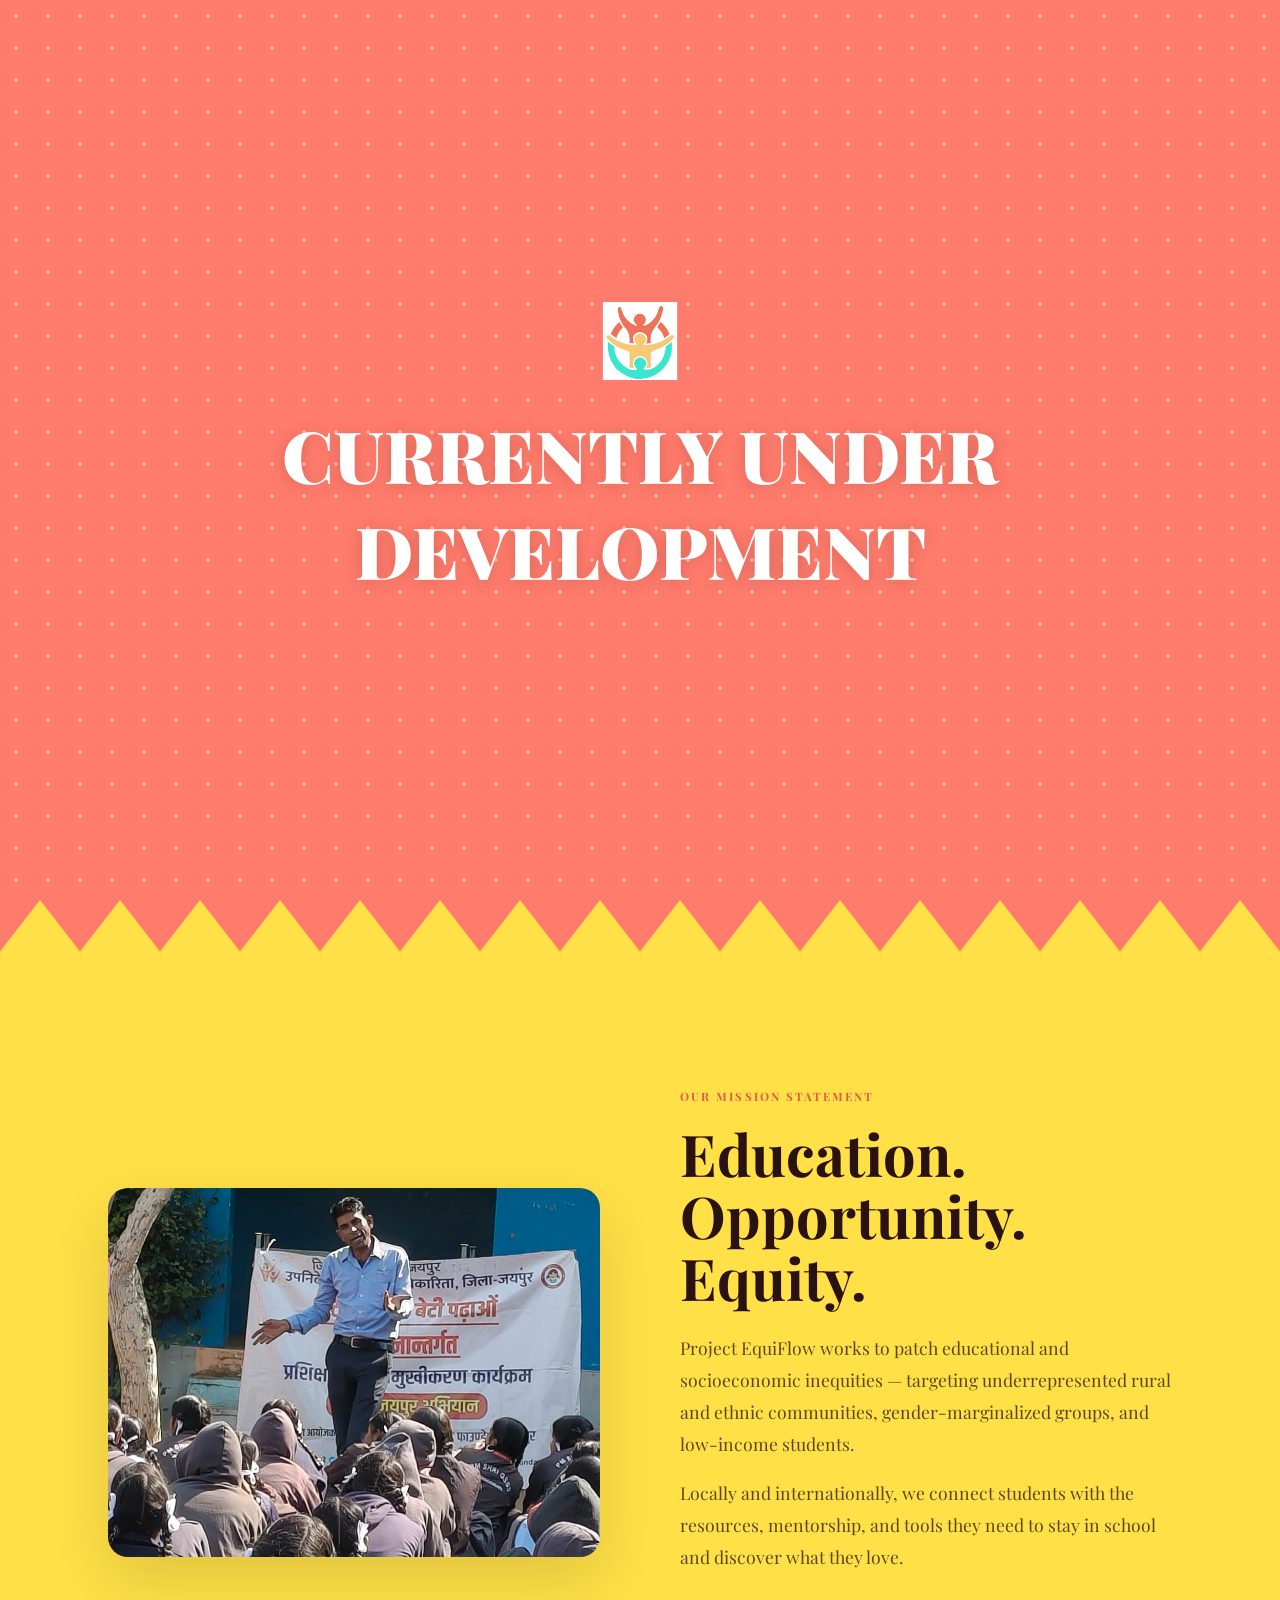
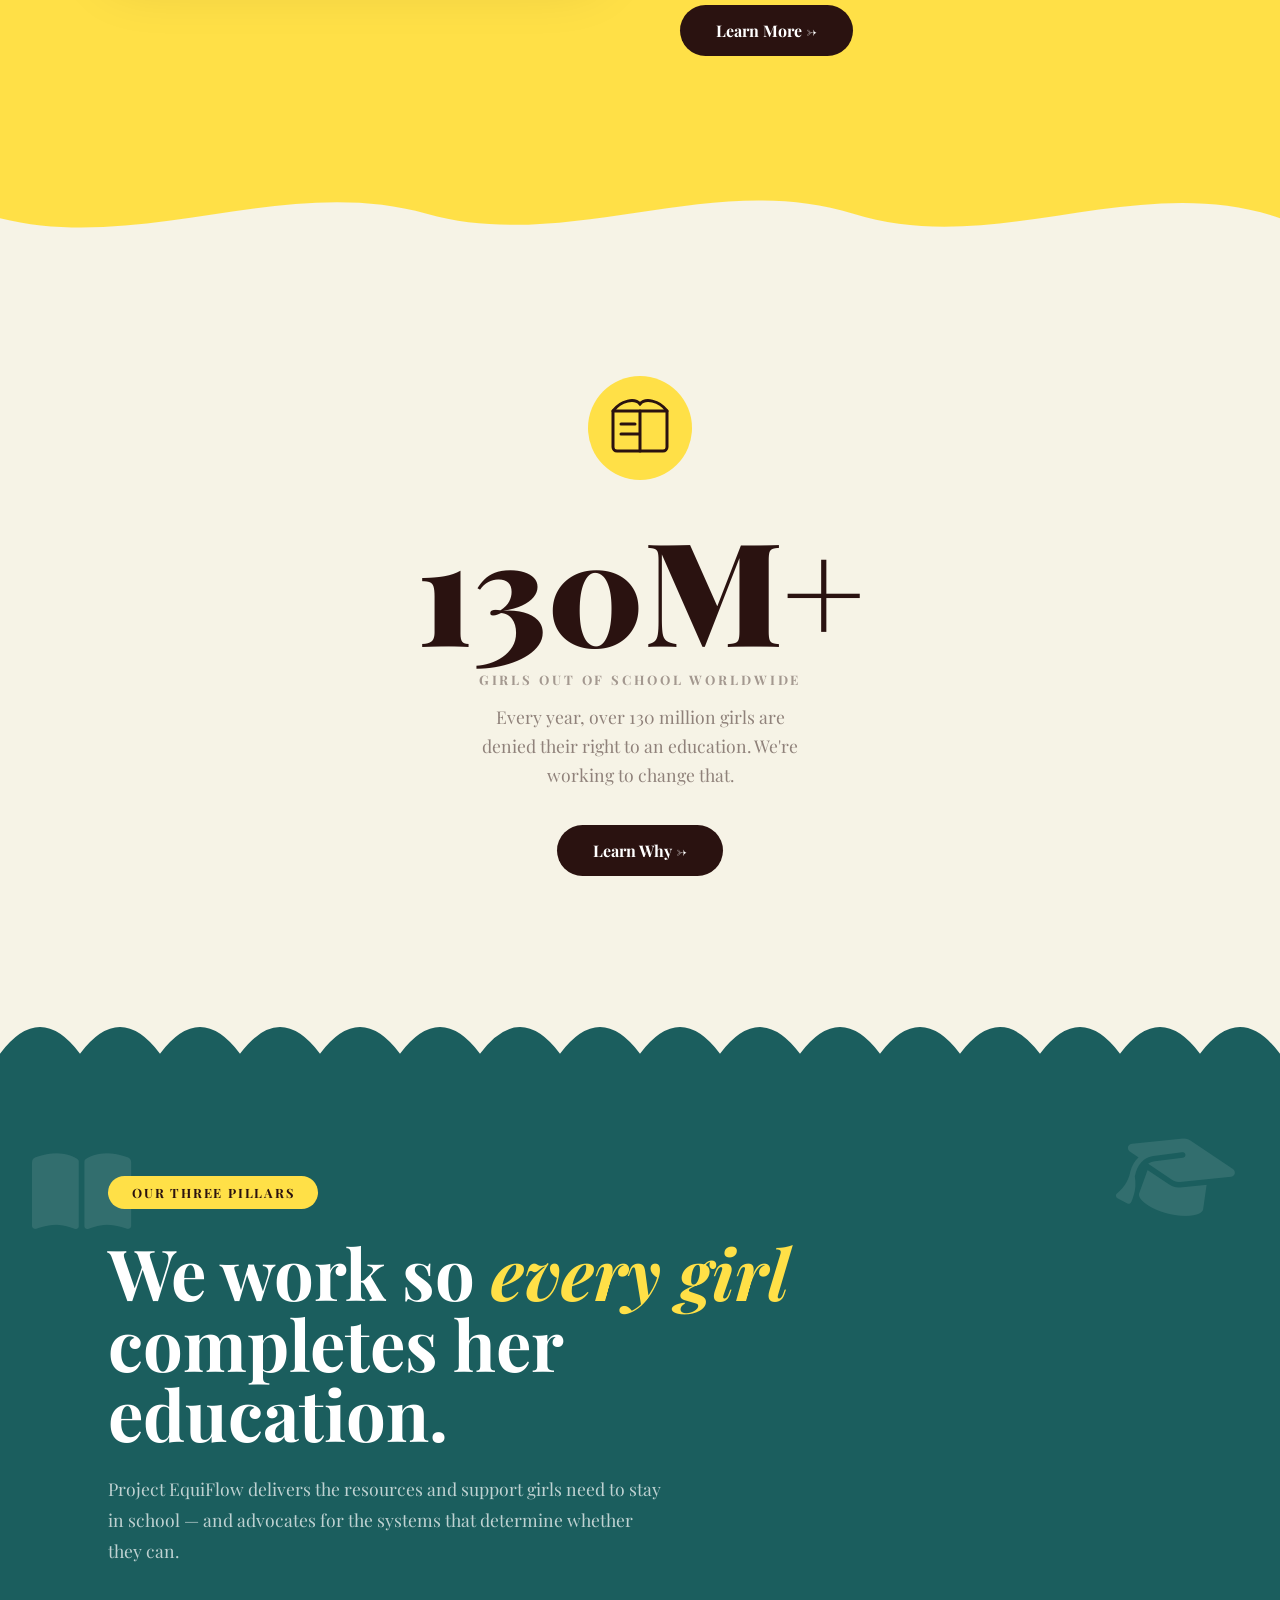
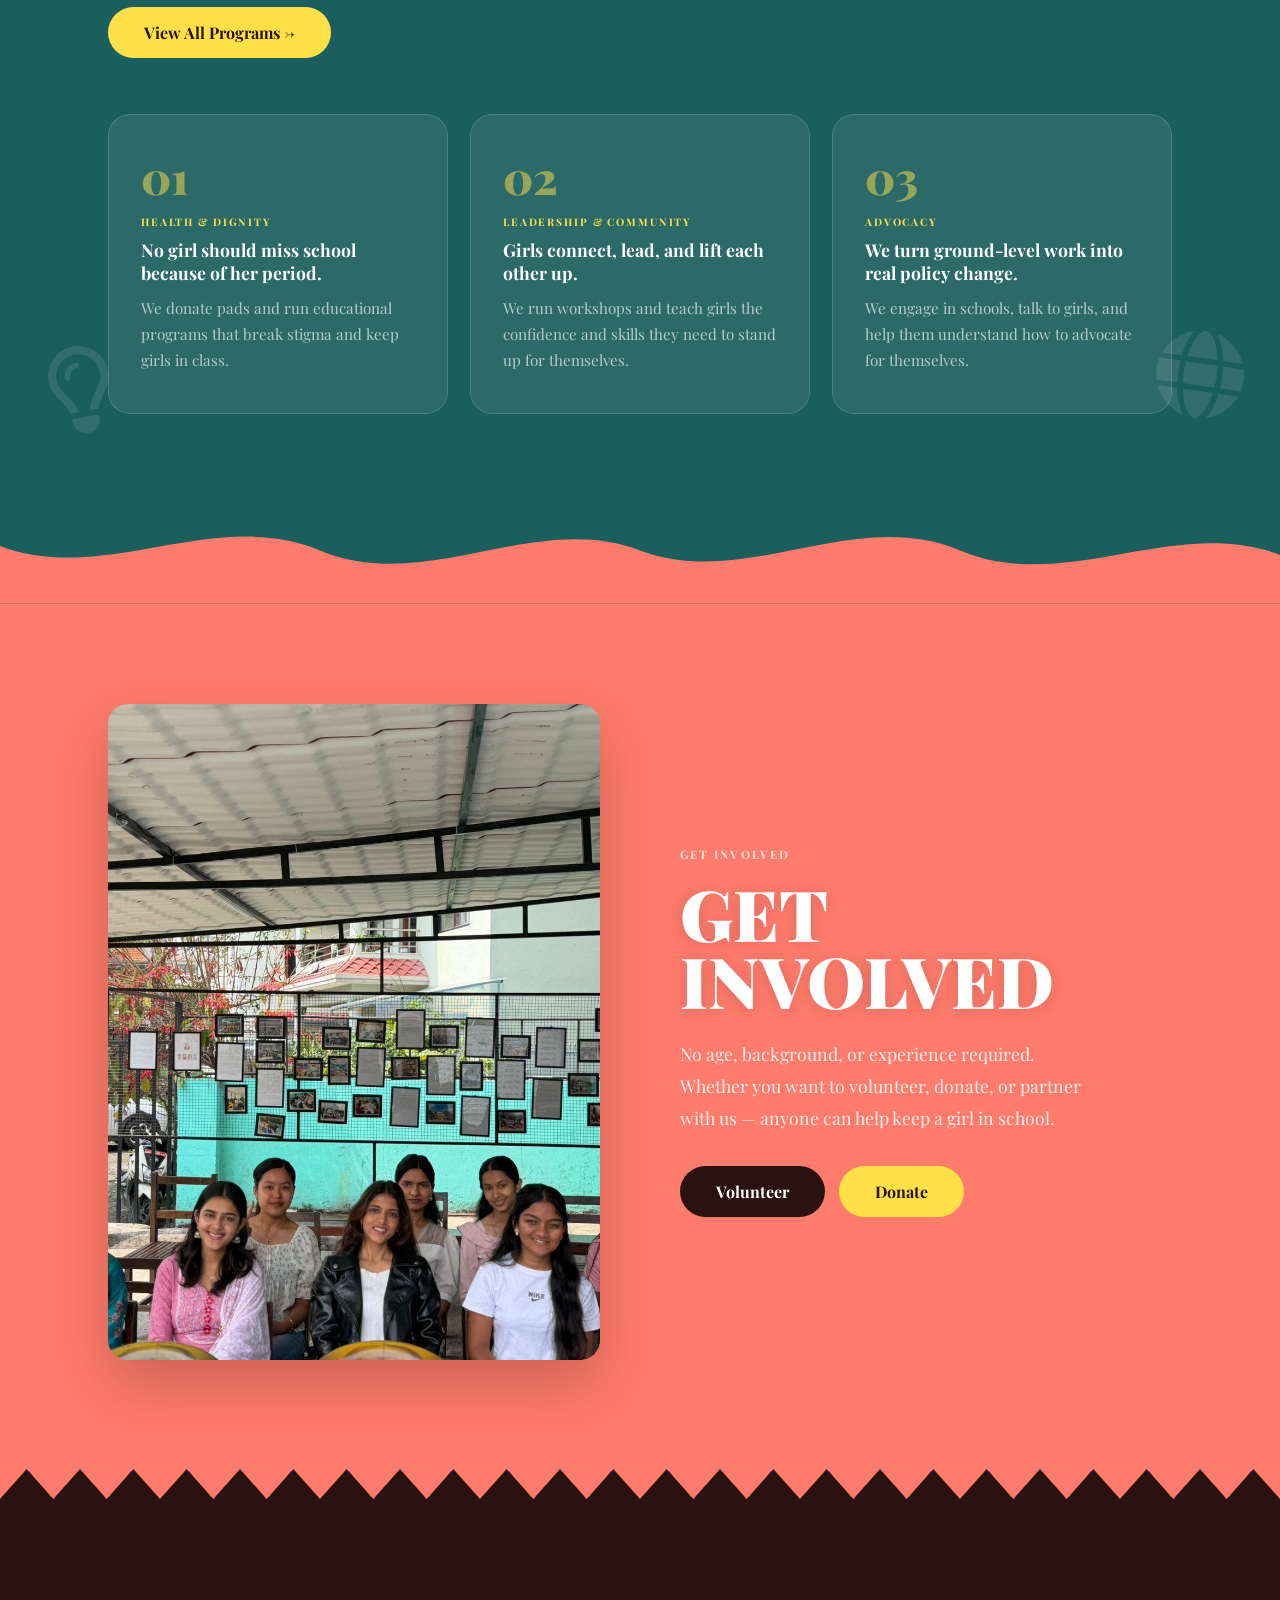
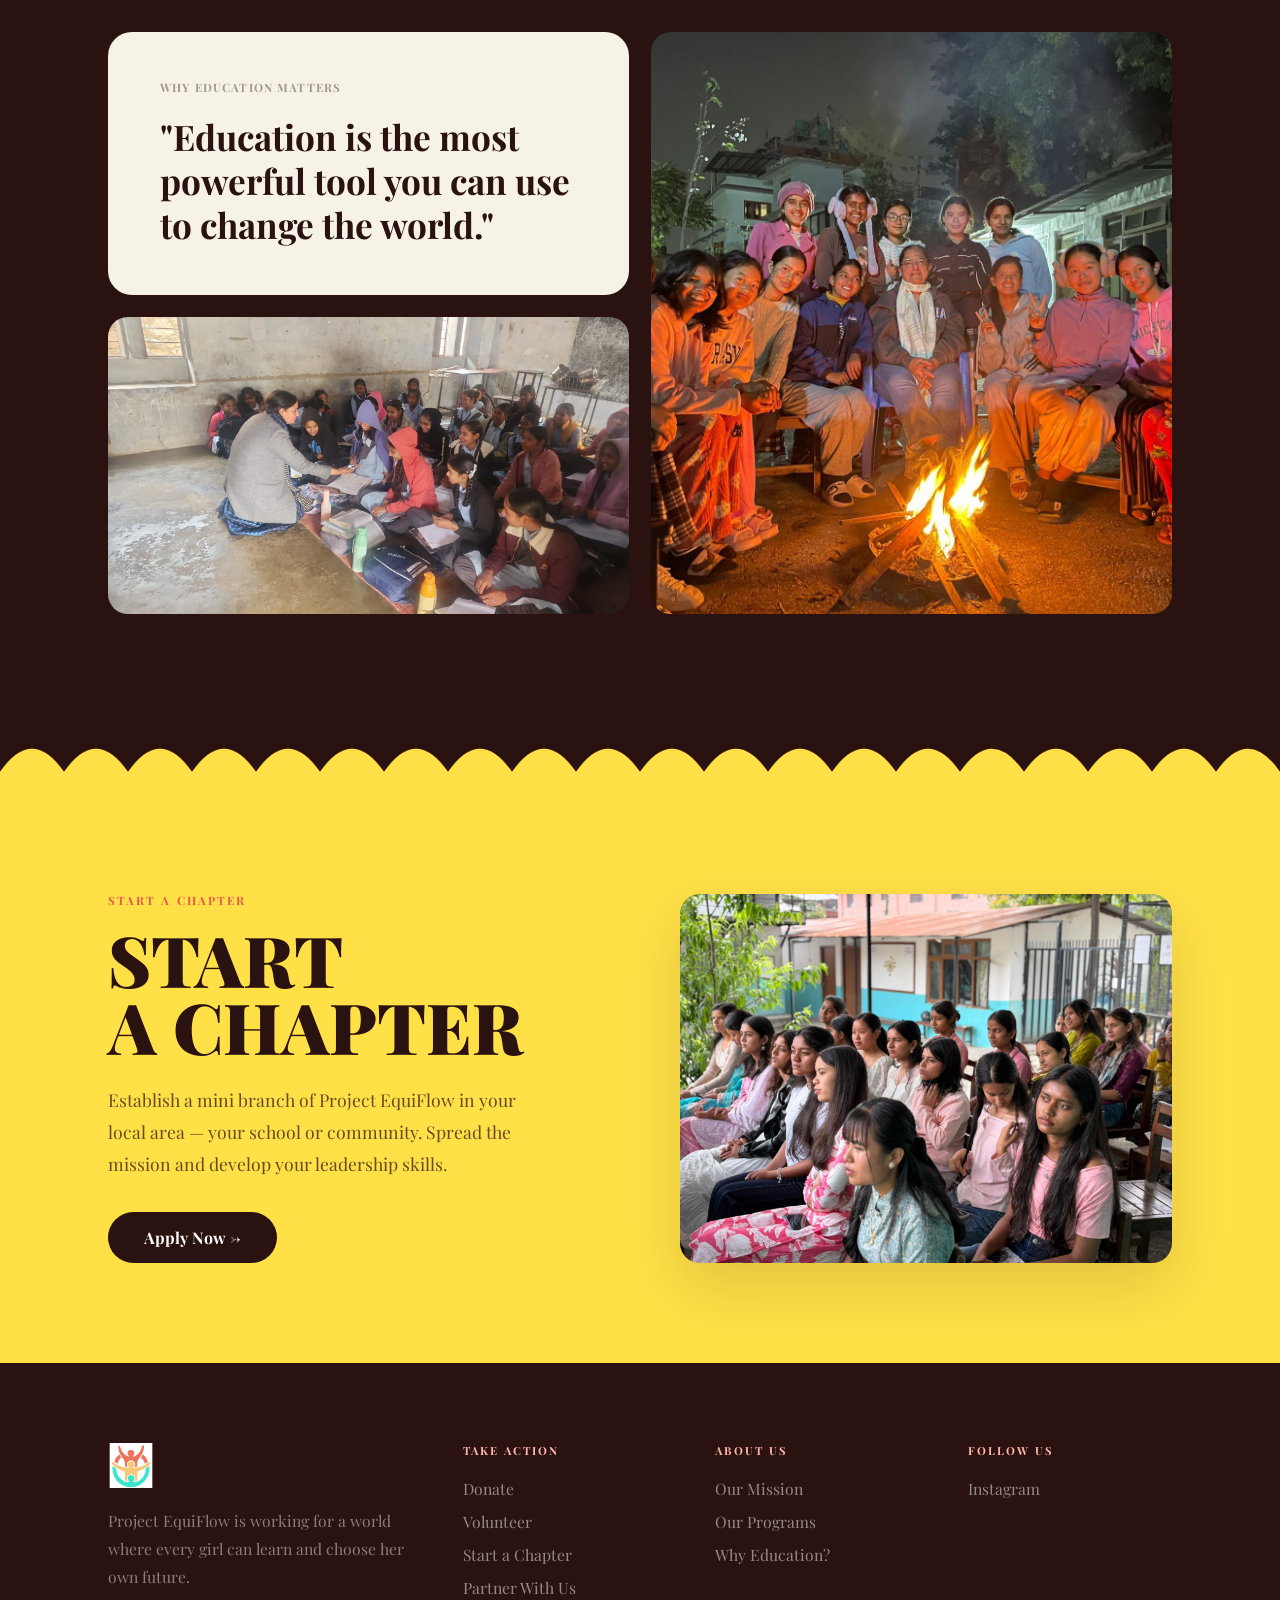
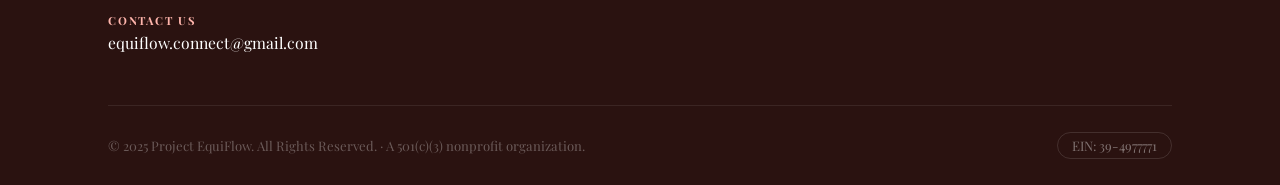
==== commit 4d1b0c80: "Redesign index.html: FA6 icons, vivid coral, white hero text - Replace hand-coded SVG icon paths wit" ====
--- a/index.html
+++ b/index.html
@@ -7,12 +7,15 @@
     <link rel="preconnect" href="https://fonts.googleapis.com">
     <link rel="preconnect" href="https://fonts.gstatic.com" crossorigin>
     <link href="https://fonts.googleapis.com/css2?family=Playfair+Display:ital,wght@0,400;0,600;0,700;0,900;1,400;1,700&display=swap" rel="stylesheet">
+    <!-- Font Awesome 6 Free — real icons, not hand-coded SVG -->
+    <link rel="stylesheet" href="https://cdnjs.cloudflare.com/ajax/libs/font-awesome/6.5.1/css/all.min.css" integrity="sha512-DTOQO9RWCH3ppGqcWaEA1BIZOC6xxalwEsw9c2QQeAIftl+Vegovlnee1c9QX4TctnWMn13TZye+giMm8e2LwA==" crossorigin="anonymous" referrerpolicy="no-referrer" />
     <link rel="icon" type="image/png" href="image/logo-clean.png">
     <style>
         :root {
-            --pink:       #FC8DAA;
-            --pink-deep:  #D45C80;
-            --yellow:     #FFE165;
+            --coral:      #FF7B6B;   /* PEF vivid coral (matches reference image energy) */
+            --coral-dark: #E55A49;
+            --coral-light:#FFB5AC;
+            --yellow:     #FFE047;   /* vivid warm yellow */
             --yellow-mid: #F9C846;
             --teal:       #3BBCBC;
             --teal-dark:  #1B5E5E;
@@ -35,70 +38,92 @@
             cursor: pointer; transition: all 0.2s; white-space: nowrap;
         }
         .btn-dark        { background: var(--dark); color: #fff; }
-        .btn-dark:hover  { background: #1a0a00; transform: translateY(-1px); box-shadow: 0 4px 16px rgba(0,0,0,0.25); }
-        .btn-pink        { background: var(--pink); color: var(--dark); }
-        .btn-pink:hover  { background: var(--pink-deep); color: #fff; transform: translateY(-1px); }
+        .btn-dark:hover  { background: #1a0a00; transform: translateY(-2px); box-shadow: 0 6px 20px rgba(0,0,0,0.3); }
+        .btn-coral       { background: var(--coral); color: #fff; }
+        .btn-coral:hover { background: var(--coral-dark); transform: translateY(-2px); }
         .btn-yellow      { background: var(--yellow); color: var(--dark); }
-        .btn-yellow:hover{ background: var(--yellow-mid); transform: translateY(-1px); }
+        .btn-yellow:hover{ background: var(--yellow-mid); transform: translateY(-2px); }
         .btn-white       { background: #fff; color: var(--dark); }
-        .btn-white:hover { background: var(--cream); transform: translateY(-1px); }
+        .btn-white:hover { background: var(--cream); transform: translateY(-2px); }
+        .btn-outline-wh  { background: transparent; color: #fff; border: 2.5px solid rgba(255,255,255,0.8); }
+        .btn-outline-wh:hover { background: rgba(255,255,255,0.15); border-color: #fff; }
 
         /* ── NAV ── */
         .nav {
             position: fixed; top: 0; left: 0; right: 0; z-index: 1000;
-            background: rgba(252, 141, 170, 0.92);
-            backdrop-filter: blur(14px);
+            background: rgba(255,123,107,0.92); backdrop-filter: blur(14px);
             border-bottom: 1px solid rgba(255,255,255,0.3);
             transition: box-shadow 0.3s;
         }
-        .nav.scrolled { box-shadow: 0 2px 24px rgba(0,0,0,0.12); }
+        .nav.scrolled { box-shadow: 0 2px 24px rgba(0,0,0,0.15); }
         .nav-inner { display: flex; align-items: center; justify-content: space-between; height: 68px; }
         .nav-logo img { height: 46px; width: auto; display: block; }
         .nav-links { display: flex; align-items: center; gap: 2px; list-style: none; }
-        .nav-links a { font-size: 0.9rem; font-weight: 700; color: var(--dark); padding: 8px 16px; border-radius: 999px; transition: background 0.15s; }
-        .nav-links a:hover { background: rgba(0,0,0,0.08); }
-        .nav-links a.active { color: var(--pink-deep); }
-        .nav-donate { background: var(--dark) !important; color: #fff !important; padding: 10px 24px !important; border-radius: 999px !important; font-weight: 700 !important; }
+        .nav-links a { font-size: 0.88rem; font-weight: 700; color: #fff; padding: 8px 16px; border-radius: 999px; transition: background 0.15s; }
+        .nav-links a:hover { background: rgba(255,255,255,0.18); }
+        .nav-links a.active { color: var(--yellow); }
+        .nav-donate { background: var(--dark) !important; color: #fff !important; padding: 10px 24px !important; border-radius: 999px !important; }
         .nav-donate:hover { background: #1a0a00 !important; }
         .nav-hamburger { display: none; background: none; border: none; cursor: pointer; flex-direction: column; gap: 5px; padding: 4px; }
-        .nav-hamburger span { display: block; width: 24px; height: 2px; background: var(--dark); border-radius: 2px; }
+        .nav-hamburger span { display: block; width: 24px; height: 2px; background: #fff; border-radius: 2px; }
         @media (max-width: 860px) {
             .nav-hamburger { display: flex; }
-            .nav-links { display: none; position: fixed; top: 68px; left: 0; right: 0; flex-direction: column; align-items: stretch; background: #FC8DAA; padding: 20px 28px 28px; gap: 2px; box-shadow: 0 8px 24px rgba(0,0,0,0.1); z-index: 999; }
+            .nav-links { display: none; position: fixed; top: 68px; left: 0; right: 0; flex-direction: column; align-items: stretch; background: var(--coral); padding: 20px 28px 28px; gap: 2px; box-shadow: 0 8px 24px rgba(0,0,0,0.15); z-index: 999; }
             .nav-links.open { display: flex; }
-            .nav-links a { padding: 14px 16px; border-bottom: 1px solid rgba(0,0,0,0.07); border-radius: 0; }
+            .nav-links a { padding: 14px 16px; border-bottom: 1px solid rgba(255,255,255,0.15); border-radius: 0; }
         }
 
         /* ── HERO ── */
         .hero {
             position: relative; min-height: 100vh;
-            background: var(--pink);
+            background: var(--coral);
             display: flex; align-items: center; justify-content: center;
             padding-top: 68px; overflow: hidden;
         }
-        .hero-bg { position: absolute; inset: 0; pointer-events: none; z-index: 0; }
-        .hi { position: absolute; opacity: 0.14; }
+
+        /* Tiled icon grid covering the whole hero background (like the reference image) */
+        .hero-icons {
+            position: absolute; inset: -24px;
+            display: grid;
+            grid-template-columns: repeat(9, 1fr);
+            align-content: start;
+            gap: 0; padding: 8px;
+            pointer-events: none; z-index: 0; overflow: hidden;
+        }
+        .hero-icons i {
+            display: flex; align-items: center; justify-content: center;
+            height: 72px; font-size: 2rem;
+            color: rgba(255,255,255,0.17);
+        }
+
+        /* Scattered photos */
         .hero-photos { position: absolute; inset: 0; pointer-events: none; z-index: 1; }
-        .hero-photo { position: absolute; overflow: hidden; box-shadow: 0 16px 52px rgba(0,0,0,0.2); border-radius: 10px; }
+        .hero-photo { position: absolute; overflow: hidden; box-shadow: 0 20px 56px rgba(0,0,0,0.25); border-radius: 12px; }
         .hero-photo img { width: 100%; height: 100%; object-fit: cover; display: block; }
-        .hp1 { width: 320px; height: 220px; top: 90px; right: 60px; transform: rotate(2deg); }
-        .hp2 { width: 240px; height: 310px; left: 48px; top: 50%; transform: translateY(-55%) rotate(-2.5deg); }
-        .hp3 { width: 220px; height: 265px; right: 82px; bottom: 55px; transform: rotate(-1.5deg); }
-        .hp4 { width: 185px; height: 178px; top: 102px; left: 60px; transform: rotate(1.5deg); }
+        .hp1 { width: 300px; height: 205px; top: 90px; right: 56px; transform: rotate(2.5deg); }
+        .hp2 { width: 230px; height: 300px; left: 44px; top: 50%; transform: translateY(-55%) rotate(-3deg); }
+        .hp3 { width: 210px; height: 255px; right: 74px; bottom: 54px; transform: rotate(-1.5deg); }
+        .hp4 { width: 180px; height: 170px; top: 100px; left: 56px; transform: rotate(1.5deg); }
         @media (max-width: 1120px) {
-            .hp1 { width: 250px; height: 170px; right: 24px; }
-            .hp2 { width: 192px; height: 250px; left: 18px; }
-            .hp3 { width: 192px; height: 230px; right: 28px; }
-            .hp4 { width: 162px; height: 155px; left: 20px; }
-        }
-        @media (max-width: 768px) { .hero-photos { display: none; } .hero { min-height: auto; padding: 110px 0 88px; } }
-        .hero-center { position: relative; z-index: 2; text-align: center; padding: 48px 24px; max-width: 600px; }
-        .hero-est { font-size: 0.95rem; font-style: italic; color: var(--dark); opacity: 0.6; margin-bottom: 16px; display: block; }
-        .hero-h1 { font-size: clamp(3.6rem, 8vw, 6.5rem); font-weight: 900; line-height: 0.9; color: var(--dark); margin-bottom: 24px; text-transform: uppercase; letter-spacing: -0.01em; }
-        .hero-tagline { font-size: 1.15rem; font-weight: 400; color: var(--dark); opacity: 0.75; line-height: 1.65; margin-bottom: 36px; max-width: 480px; margin-left: auto; margin-right: auto; }
+            .hp1 { width: 240px; height: 164px; right: 20px; }
+            .hp2 { width: 185px; height: 240px; left: 16px; }
+            .hp3 { width: 185px; height: 220px; right: 24px; }
+            .hp4 { width: 155px; height: 148px; left: 18px; }
+        }
+        @media (max-width: 768px) { .hero-photos { display: none; } .hero { min-height: auto; padding: 110px 0 92px; } }
+
+        /* Hero text — WHITE on coral like OFG */
+        .hero-center { position: relative; z-index: 2; text-align: center; padding: 48px 24px; max-width: 580px; }
+        .hero-est { font-size: 1rem; font-style: italic; color: rgba(255,255,255,0.75); margin-bottom: 16px; display: block; }
+        .hero-h1 {
+            font-size: clamp(3.8rem, 8.5vw, 7rem); font-weight: 900; line-height: 0.88;
+            color: #fff; margin-bottom: 24px; text-transform: uppercase;
+            text-shadow: 0 2px 20px rgba(0,0,0,0.15);
+        }
+        .hero-tagline { font-size: 1.15rem; font-weight: 400; color: rgba(255,255,255,0.9); line-height: 1.65; margin-bottom: 36px; max-width: 460px; margin-left: auto; margin-right: auto; }
         .hero-actions { display: flex; gap: 14px; justify-content: center; flex-wrap: wrap; }
 
-        /* ── WAVE DIVIDERS ── */
+        /* ── WAVE DIVIDERS (4 different shapes) ── */
         .wave { display: block; width: 100%; line-height: 0; overflow: hidden; }
         .wave svg { display: block; width: 100%; }
 
@@ -107,7 +132,7 @@
         .mission-inner { display: grid; grid-template-columns: 1fr 1fr; gap: 80px; align-items: center; }
         .mission-photo { border-radius: 20px; overflow: hidden; box-shadow: 0 24px 60px rgba(0,0,0,0.12); aspect-ratio: 4/3; }
         .mission-photo img { width: 100%; height: 100%; object-fit: cover; object-position: center 20%; }
-        .s-lbl { font-size: 0.72rem; font-weight: 700; letter-spacing: 0.18em; text-transform: uppercase; color: var(--pink-deep); margin-bottom: 18px; display: block; }
+        .s-lbl { font-size: 0.72rem; font-weight: 700; letter-spacing: 0.18em; text-transform: uppercase; color: var(--coral-dark); margin-bottom: 18px; display: block; }
         .mission-h2 { font-size: clamp(2.4rem, 4.5vw, 3.8rem); font-weight: 700; line-height: 1.08; color: var(--dark); margin-bottom: 24px; }
         .mission-p { font-size: 1.1rem; color: var(--dark); opacity: 0.75; line-height: 1.82; }
         .mission-p + .mission-p { margin-top: 16px; }
@@ -124,11 +149,11 @@
         /* ── PROGRAMS (dark teal) ── */
         .programs { background: var(--teal-dark); padding: 100px 0 92px; position: relative; overflow: hidden; }
         .pd { position: absolute; pointer-events: none; }
-        .pd svg { opacity: 0.1; }
-        .pd1 { left: 32px; top: 72px; width: 110px; }
-        .pd2 { right: 48px; top: 56px; width: 90px; transform: rotate(14deg); }
-        .pd3 { left: 48px; bottom: 72px; width: 85px; transform: rotate(-10deg); }
-        .pd4 { right: 36px; bottom: 88px; width: 100px; transform: rotate(8deg); }
+        .pd i { font-size: 5.5rem; color: rgba(255,255,255,0.1); }
+        .pd1 { left: 32px; top: 72px; }
+        .pd2 { right: 48px; top: 56px; transform: rotate(14deg); }
+        .pd3 { left: 48px; bottom: 72px; transform: rotate(-10deg); }
+        .pd4 { right: 36px; bottom: 88px; transform: rotate(8deg); }
         .programs-inner { position: relative; z-index: 1; }
         .prog-badge { display: inline-flex; align-items: center; background: var(--yellow); color: var(--dark); font-size: 0.8rem; font-weight: 700; letter-spacing: 0.14em; text-transform: uppercase; padding: 8px 24px; border-radius: 999px; margin-bottom: 28px; }
         .prog-h2 { font-size: clamp(2.6rem, 5.5vw, 4.6rem); font-weight: 700; color: #fff; line-height: 1.0; margin-bottom: 24px; max-width: 700px; }
@@ -143,13 +168,14 @@
         .prog-txt { font-size: 0.95rem; color: rgba(255,255,255,0.65); line-height: 1.72; }
         @media (max-width: 820px) { .prog-grid { grid-template-columns: 1fr; } }
 
-        /* ── GET INVOLVED (pink) ── */
-        .involved { background: var(--pink); padding: 100px 0; }
+        /* ── GET INVOLVED (coral again — same vivid color) ── */
+        .involved { background: var(--coral); padding: 100px 0; }
         .involved-inner { display: grid; grid-template-columns: 1fr 1fr; gap: 80px; align-items: center; }
-        .inv-photo { border-radius: 20px; overflow: hidden; box-shadow: 0 24px 60px rgba(0,0,0,0.15); aspect-ratio: 3/4; }
+        .inv-photo { border-radius: 20px; overflow: hidden; box-shadow: 0 24px 60px rgba(0,0,0,0.2); aspect-ratio: 3/4; }
         .inv-photo img { width: 100%; height: 100%; object-fit: cover; }
-        .inv-h2 { font-size: clamp(2.8rem, 5.5vw, 4.8rem); font-weight: 900; color: var(--dark); margin-bottom: 24px; line-height: 0.95; text-transform: uppercase; }
-        .inv-p { font-size: 1.1rem; color: var(--dark); opacity: 0.72; line-height: 1.82; margin-bottom: 32px; max-width: 420px; }
+        .inv-lbl { font-size: 0.72rem; font-weight: 700; letter-spacing: 0.18em; text-transform: uppercase; color: rgba(255,255,255,0.75); margin-bottom: 18px; display: block; }
+        .inv-h2 { font-size: clamp(2.8rem, 5.5vw, 4.8rem); font-weight: 900; color: #fff; margin-bottom: 24px; line-height: 0.95; text-transform: uppercase; text-shadow: 0 2px 16px rgba(0,0,0,0.15); }
+        .inv-p { font-size: 1.1rem; color: rgba(255,255,255,0.9); line-height: 1.82; margin-bottom: 32px; max-width: 420px; }
         .inv-btns { display: flex; gap: 14px; flex-wrap: wrap; }
         @media (max-width: 860px) { .involved-inner { grid-template-columns: 1fr; gap: 40px; } .inv-photo { aspect-ratio: 16/9; } }
 
@@ -179,10 +205,10 @@
         .footer-inner { display: grid; grid-template-columns: 1.5fr 1fr 1fr 1fr; gap: 48px; padding-bottom: 52px; border-bottom: 1px solid rgba(255,255,255,0.08); }
         .f-logo { height: 46px; width: auto; display: block; margin-bottom: 18px; }
         .f-tagline { font-size: 0.98rem; color: rgba(255,255,255,0.45); line-height: 1.78; margin-bottom: 22px; }
-        .f-contact-lbl { font-size: 0.7rem; font-weight: 700; letter-spacing: 0.16em; text-transform: uppercase; color: var(--pink); margin-bottom: 4px; display: block; }
+        .f-contact-lbl { font-size: 0.7rem; font-weight: 700; letter-spacing: 0.16em; text-transform: uppercase; color: var(--coral-light); margin-bottom: 4px; display: block; }
         .f-contact a { font-size: 0.98rem; color: #fff; transition: color 0.2s; }
-        .f-contact a:hover { color: var(--pink); }
-        .f-col h4 { font-size: 0.7rem; font-weight: 700; letter-spacing: 0.18em; text-transform: uppercase; color: var(--pink); margin-bottom: 20px; }
+        .f-contact a:hover { color: var(--coral-light); }
+        .f-col h4 { font-size: 0.7rem; font-weight: 700; letter-spacing: 0.18em; text-transform: uppercase; color: var(--coral-light); margin-bottom: 20px; }
         .f-col ul { list-style: none; display: flex; flex-direction: column; gap: 12px; }
         .f-col a { font-size: 0.98rem; color: rgba(255,255,255,0.5); transition: color 0.2s; }
         .f-col a:hover { color: #fff; }
@@ -194,12 +220,12 @@
 
         /* ── DEV OVERLAY ── */
         #dev-overlay {
-            position: fixed; inset: 0; z-index: 99999; background: var(--pink);
+            position: fixed; inset: 0; z-index: 99999; background: var(--coral);
             display: flex; flex-direction: column; align-items: center; justify-content: center; gap: 16px;
         }
         #dev-overlay::before { content: ''; position: absolute; inset: 0; background-image: radial-gradient(circle, rgba(255,255,255,0.4) 2px, transparent 2px); background-size: 32px 32px; pointer-events: none; }
         #dev-overlay img { height: 80px; width: auto; margin-bottom: 8px; position: relative; z-index: 1; }
-        #dev-overlay h1 { font-size: clamp(2rem, 6vw, 4.5rem); font-weight: 900; color: var(--dark); margin: 0; text-align: center; text-transform: uppercase; position: relative; z-index: 1; }
+        #dev-overlay h1 { font-size: clamp(2rem, 6vw, 4.5rem); font-weight: 900; color: #fff; margin: 0; text-align: center; text-transform: uppercase; position: relative; z-index: 1; text-shadow: 0 2px 16px rgba(0,0,0,0.15); }
     </style>
 </head>
 <body>
@@ -225,36 +251,93 @@
     </div>
 </nav>
 
-<!-- ═══ HERO (vivid pink) ═══ -->
+<!-- ═══ HERO ═══ -->
 <section class="hero">
-    <!-- Floating education line-art icons scattered (like OFG's origami cranes) -->
-    <div class="hero-bg">
-        <div class="hi" style="top:10%;left:7%;transform:rotate(14deg);">
-            <svg width="62" height="62" viewBox="0 0 62 62" fill="none"><path d="M31 6l5.5 15.5H53L40.5 31 46 46.5 31 36.5l-15 10 5.5-15.5L9 21.5h16.5z" stroke="white" stroke-width="2.5" stroke-linejoin="round"/></svg>
-        </div>
-        <div class="hi" style="top:18%;right:14%;transform:rotate(-7deg);">
-            <svg width="84" height="84" viewBox="0 0 84 84" fill="none"><path d="M12 22h60v38a4 4 0 01-4 4H16a4 4 0 01-4-4V22z" stroke="white" stroke-width="2.5" stroke-linejoin="round"/><path d="M42 22v44M12 22c8-11 22-13 30-7 8-6 22-4 30 7" stroke="white" stroke-width="2.5" stroke-linecap="round"/><path d="M20 36h12M20 46h18" stroke="white" stroke-width="2.5" stroke-linecap="round"/></svg>
-        </div>
-        <div class="hi" style="bottom:22%;left:5%;transform:rotate(5deg);">
-            <svg width="52" height="52" viewBox="0 0 52 52" fill="none"><path d="M26 6l3.5 10.5H42l-9.5 6.5 3.5 10.5-9.5-6.5-9.5 6.5 3.5-10.5-9.5-6.5H22.5z" stroke="white" stroke-width="2" stroke-linejoin="round"/></svg>
-        </div>
-        <div class="hi" style="bottom:14%;right:9%;transform:rotate(-16deg);">
-            <svg width="74" height="74" viewBox="0 0 74 74" fill="none"><path d="M37 16l24 12-24 12-24-12z" stroke="white" stroke-width="2.5" stroke-linejoin="round"/><path d="M13 28v20M37 40v18M61 28v20M23 48c0 6 6 10 14 10s14-4 14-10" stroke="white" stroke-width="2.5" stroke-linecap="round"/></svg>
-        </div>
-        <div class="hi" style="top:58%;left:11%;transform:rotate(22deg);">
-            <svg width="48" height="48" viewBox="0 0 48 48" fill="none"><circle cx="24" cy="24" r="18" stroke="white" stroke-width="2"/><path d="M16 24h16M24 16v16" stroke="white" stroke-width="2" stroke-linecap="round"/></svg>
-        </div>
-        <div class="hi" style="top:32%;right:5%;transform:rotate(-22deg);">
-            <svg width="58" height="58" viewBox="0 0 58 58" fill="none"><rect x="8" y="6" width="9" height="46" rx="2" stroke="white" stroke-width="2.5"/><path d="M17 15h22a3 3 0 013 3v16a3 3 0 01-3 3H17" stroke="white" stroke-width="2.5"/><path d="M10 25h6M10 35h6" stroke="white" stroke-width="2" stroke-linecap="round"/></svg>
-        </div>
-        <div class="hi" style="top:5%;right:38%;transform:rotate(8deg);">
-            <svg width="38" height="38" viewBox="0 0 38 38" fill="none"><path d="M19 4l2.5 7.5H29l-7 5 2.5 7.5L19 19.5 12 24l2.5-7.5-7-5h7.5z" stroke="white" stroke-width="2" stroke-linejoin="round"/></svg>
-        </div>
-        <div class="hi" style="bottom:38%;right:16%;transform:rotate(-5deg);">
-            <svg width="46" height="46" viewBox="0 0 46 46" fill="none"><circle cx="23" cy="23" r="18" stroke="white" stroke-width="2"/><circle cx="23" cy="23" r="9" stroke="white" stroke-width="2"/><path d="M23 5v6M23 35v6M5 23h6M35 23h6" stroke="white" stroke-width="2" stroke-linecap="round"/></svg>
-        </div>
-    </div>
-
+    <!-- Tiled Font Awesome icon grid (like the doodle reference image) -->
+    <div class="hero-icons">
+        <!-- Row 1 -->
+        <i class="fa-solid fa-book-open"       style="transform:rotate(10deg)"></i>
+        <i class="fa-regular fa-lightbulb"     style="transform:rotate(-6deg)"></i>
+        <i class="fa-solid fa-pen"             style="transform:rotate(14deg)"></i>
+        <i class="fa-solid fa-graduation-cap"  style="transform:rotate(-10deg)"></i>
+        <i class="fa-solid fa-globe"           style="transform:rotate(5deg)"></i>
+        <i class="fa-solid fa-scissors"        style="transform:rotate(-14deg)"></i>
+        <i class="fa-regular fa-star"          style="transform:rotate(18deg)"></i>
+        <i class="fa-solid fa-users"           style="transform:rotate(-3deg)"></i>
+        <i class="fa-solid fa-book"            style="transform:rotate(8deg)"></i>
+        <!-- Row 2 -->
+        <i class="fa-solid fa-users"           style="transform:rotate(-8deg)"></i>
+        <i class="fa-solid fa-book-open"       style="transform:rotate(6deg)"></i>
+        <i class="fa-solid fa-globe"           style="transform:rotate(-18deg)"></i>
+        <i class="fa-regular fa-lightbulb"     style="transform:rotate(12deg)"></i>
+        <i class="fa-solid fa-scissors"        style="transform:rotate(-6deg)"></i>
+        <i class="fa-solid fa-graduation-cap"  style="transform:rotate(16deg)"></i>
+        <i class="fa-solid fa-pen"             style="transform:rotate(-10deg)"></i>
+        <i class="fa-solid fa-book"            style="transform:rotate(4deg)"></i>
+        <i class="fa-regular fa-star"          style="transform:rotate(-16deg)"></i>
+        <!-- Row 3 -->
+        <i class="fa-solid fa-pen"             style="transform:rotate(-12deg)"></i>
+        <i class="fa-solid fa-graduation-cap"  style="transform:rotate(8deg)"></i>
+        <i class="fa-regular fa-star"          style="transform:rotate(-4deg)"></i>
+        <i class="fa-solid fa-book-open"       style="transform:rotate(16deg)"></i>
+        <i class="fa-solid fa-users"           style="transform:rotate(-8deg)"></i>
+        <i class="fa-solid fa-book"            style="transform:rotate(6deg)"></i>
+        <i class="fa-regular fa-lightbulb"     style="transform:rotate(-16deg)"></i>
+        <i class="fa-solid fa-globe"           style="transform:rotate(10deg)"></i>
+        <i class="fa-solid fa-scissors"        style="transform:rotate(-6deg)"></i>
+        <!-- Row 4 -->
+        <i class="fa-solid fa-globe"           style="transform:rotate(14deg)"></i>
+        <i class="fa-solid fa-book"            style="transform:rotate(-8deg)"></i>
+        <i class="fa-solid fa-users"           style="transform:rotate(6deg)"></i>
+        <i class="fa-regular fa-star"          style="transform:rotate(-14deg)"></i>
+        <i class="fa-solid fa-pen"             style="transform:rotate(10deg)"></i>
+        <i class="fa-solid fa-book-open"       style="transform:rotate(-6deg)"></i>
+        <i class="fa-solid fa-scissors"        style="transform:rotate(18deg)"></i>
+        <i class="fa-solid fa-graduation-cap"  style="transform:rotate(-12deg)"></i>
+        <i class="fa-regular fa-lightbulb"     style="transform:rotate(4deg)"></i>
+        <!-- Row 5 -->
+        <i class="fa-regular fa-lightbulb"     style="transform:rotate(-10deg)"></i>
+        <i class="fa-solid fa-scissors"        style="transform:rotate(14deg)"></i>
+        <i class="fa-solid fa-book-open"       style="transform:rotate(-4deg)"></i>
+        <i class="fa-solid fa-pen"             style="transform:rotate(8deg)"></i>
+        <i class="fa-regular fa-star"          style="transform:rotate(-18deg)"></i>
+        <i class="fa-solid fa-users"           style="transform:rotate(12deg)"></i>
+        <i class="fa-solid fa-globe"           style="transform:rotate(-8deg)"></i>
+        <i class="fa-solid fa-book"            style="transform:rotate(16deg)"></i>
+        <i class="fa-solid fa-graduation-cap"  style="transform:rotate(-6deg)"></i>
+        <!-- Row 6 -->
+        <i class="fa-solid fa-graduation-cap"  style="transform:rotate(10deg)"></i>
+        <i class="fa-regular fa-star"          style="transform:rotate(-6deg)"></i>
+        <i class="fa-solid fa-users"           style="transform:rotate(14deg)"></i>
+        <i class="fa-solid fa-globe"           style="transform:rotate(-10deg)"></i>
+        <i class="fa-solid fa-book"            style="transform:rotate(5deg)"></i>
+        <i class="fa-regular fa-lightbulb"     style="transform:rotate(-14deg)"></i>
+        <i class="fa-solid fa-book-open"       style="transform:rotate(18deg)"></i>
+        <i class="fa-solid fa-scissors"        style="transform:rotate(-3deg)"></i>
+        <i class="fa-solid fa-pen"             style="transform:rotate(8deg)"></i>
+        <!-- Row 7 -->
+        <i class="fa-solid fa-book"            style="transform:rotate(-8deg)"></i>
+        <i class="fa-solid fa-pen"             style="transform:rotate(6deg)"></i>
+        <i class="fa-regular fa-lightbulb"     style="transform:rotate(-18deg)"></i>
+        <i class="fa-solid fa-scissors"        style="transform:rotate(12deg)"></i>
+        <i class="fa-solid fa-graduation-cap"  style="transform:rotate(-6deg)"></i>
+        <i class="fa-solid fa-book-open"       style="transform:rotate(16deg)"></i>
+        <i class="fa-regular fa-star"          style="transform:rotate(-10deg)"></i>
+        <i class="fa-solid fa-globe"           style="transform:rotate(4deg)"></i>
+        <i class="fa-solid fa-users"           style="transform:rotate(-16deg)"></i>
+        <!-- Row 8 -->
+        <i class="fa-solid fa-scissors"        style="transform:rotate(16deg)"></i>
+        <i class="fa-solid fa-globe"           style="transform:rotate(-8deg)"></i>
+        <i class="fa-solid fa-graduation-cap"  style="transform:rotate(6deg)"></i>
+        <i class="fa-solid fa-book"            style="transform:rotate(-14deg)"></i>
+        <i class="fa-regular fa-lightbulb"     style="transform:rotate(10deg)"></i>
+        <i class="fa-solid fa-users"           style="transform:rotate(-6deg)"></i>
+        <i class="fa-solid fa-pen"             style="transform:rotate(18deg)"></i>
+        <i class="fa-solid fa-book-open"       style="transform:rotate(-10deg)"></i>
+        <i class="fa-regular fa-star"          style="transform:rotate(4deg)"></i>
+    </div>
+
+    <!-- Scattered photos -->
     <div class="hero-photos">
         <div class="hero-photo hp1"><img src="image/IMG_audience.jpg" alt="Girls in a workshop" /></div>
         <div class="hero-photo hp2"><img src="image/PHOTO-2026-05-13-19-59-54.jpg" alt="Girl at event" /></div>
@@ -273,14 +356,14 @@
     </div>
 </section>
 
-<!-- ▼ TALL SHARP ZIGZAG: pink → yellow (OFG's signature divider) -->
-<div class="wave" style="background:#FC8DAA;">
-<svg viewBox="0 0 1440 100" preserveAspectRatio="none" fill="#FFE165">
+<!-- ▼ TALL SHARP ZIGZAG: coral → yellow -->
+<div class="wave" style="background:#FF7B6B;">
+<svg viewBox="0 0 1440 100" preserveAspectRatio="none" fill="#FFE047">
 <path d="M0,100 L0,58 L45,0 L90,58 L135,0 L180,58 L225,0 L270,58 L315,0 L360,58 L405,0 L450,58 L495,0 L540,58 L585,0 L630,58 L675,0 L720,58 L765,0 L810,58 L855,0 L900,58 L945,0 L990,58 L1035,0 L1080,58 L1125,0 L1170,58 L1215,0 L1260,58 L1305,0 L1350,58 L1395,0 L1440,58 L1440,100 Z"/>
 </svg>
 </div>
 
-<!-- ═══ MISSION (bright yellow) ═══ -->
+<!-- ═══ MISSION (yellow) ═══ -->
 <section class="mission">
     <div class="container">
         <div class="mission-inner">
@@ -297,18 +380,18 @@
 </section>
 
 <!-- ▼ SMOOTH WAVE: yellow → cream -->
-<div class="wave" style="background:#FFE165;">
+<div class="wave" style="background:#FFE047;">
 <svg viewBox="0 0 1440 110" preserveAspectRatio="none" fill="#F6F3E6">
 <path d="M0,70 C160,110 320,20 480,65 C640,110 800,15 960,65 C1120,115 1280,15 1440,70 L1440,110 L0,110 Z"/>
 </svg>
 </div>
 
-<!-- ═══ STAT (warm cream) ═══ -->
+<!-- ═══ STAT (cream) ═══ -->
 <section class="stat-sec">
     <div class="container">
         <div class="stat-icon-wrap">
             <svg viewBox="0 0 110 110" fill="none" xmlns="http://www.w3.org/2000/svg">
-                <circle cx="55" cy="55" r="52" fill="#FFE165"/>
+                <circle cx="55" cy="55" r="52" fill="#FFE047"/>
                 <path d="M28 38h54v36a4 4 0 01-4 4H32a4 4 0 01-4-4V38z" stroke="#2A1210" stroke-width="3" stroke-linejoin="round"/>
                 <path d="M55 38V78" stroke="#2A1210" stroke-width="3" stroke-linecap="round"/>
                 <path d="M28 38c8-11 22-13 27-7 5-6 19-4 27 7" stroke="#2A1210" stroke-width="3" stroke-linecap="round"/>
@@ -322,7 +405,7 @@
     </div>
 </section>
 
-<!-- ▼ SCALLOPS / BUMPS: cream → teal-dark -->
+<!-- ▼ SCALLOPS / BUBBLES: cream → teal-dark -->
 <div class="wave" style="background:#F6F3E6;">
 <svg viewBox="0 0 1440 90" preserveAspectRatio="none" fill="#1B5E5E">
 <path d="M0,90 L0,65 Q45,5 90,65 Q135,5 180,65 Q225,5 270,65 Q315,5 360,65 Q405,5 450,65 Q495,5 540,65 Q585,5 630,65 Q675,5 720,65 Q765,5 810,65 Q855,5 900,65 Q945,5 990,65 Q1035,5 1080,65 Q1125,5 1170,65 Q1215,5 1260,65 Q1305,5 1350,65 Q1395,5 1440,65 L1440,90 Z"/>
@@ -331,10 +414,10 @@
 
 <!-- ═══ PROGRAMS (dark teal) ═══ -->
 <section class="programs">
-    <div class="pd pd1"><svg viewBox="0 0 80 80" fill="none" stroke="#fff" stroke-width="2.5" stroke-linecap="round" stroke-linejoin="round"><path d="M12 20h56v36a4 4 0 01-4 4H16a4 4 0 01-4-4V20z"/><path d="M40 20v40M12 20c7-10 20-12 28-6 8-6 21-4 28 6"/><path d="M20 34h12M20 44h16"/></svg></div>
-    <div class="pd pd2"><svg viewBox="0 0 80 80" fill="none" stroke="#fff" stroke-width="2.5" stroke-linecap="round" stroke-linejoin="round"><path d="M40 10l6 18h19l-15 11 6 18L40 46 24 57l6-18L15 28h19z"/></svg></div>
-    <div class="pd pd3"><svg viewBox="0 0 80 80" fill="none" stroke="#fff" stroke-width="2.5" stroke-linecap="round" stroke-linejoin="round"><rect x="14" y="10" width="12" height="60" rx="2"/><path d="M26 20h28a4 4 0 014 4v20a4 4 0 01-4 4H26"/><path d="M16 36h8M16 48h8"/></svg></div>
-    <div class="pd pd4"><svg viewBox="0 0 80 80" fill="none" stroke="#fff" stroke-width="2.5" stroke-linecap="round" stroke-linejoin="round"><path d="M40 18l30 15-30 15-30-15z"/><path d="M10 33v22M40 48v18M70 33v22M26 55c0 7 7 11 14 11s14-4 14-11"/></svg></div>
+    <div class="pd pd1"><i class="fa-solid fa-book-open"></i></div>
+    <div class="pd pd2"><i class="fa-solid fa-graduation-cap"></i></div>
+    <div class="pd pd3"><i class="fa-regular fa-lightbulb"></i></div>
+    <div class="pd pd4"><i class="fa-solid fa-globe"></i></div>
     <div class="container programs-inner">
         <span class="prog-badge">Our Three Pillars</span>
         <h2 class="prog-h2">We work so <em>every girl</em><br>completes her education.</h2>
@@ -363,20 +446,20 @@
     </div>
 </section>
 
-<!-- ▼ SMOOTH WAVE (different frequency): teal-dark → pink -->
+<!-- ▼ SMOOTH WAVE (different frequency): teal-dark → coral -->
 <div class="wave" style="background:#1B5E5E;">
-<svg viewBox="0 0 1440 110" preserveAspectRatio="none" fill="#FC8DAA">
+<svg viewBox="0 0 1440 110" preserveAspectRatio="none" fill="#FF7B6B">
 <path d="M0,45 C120,90 240,0 360,50 C480,100 600,5 720,50 C840,95 960,0 1080,50 C1200,100 1320,10 1440,55 L1440,110 L0,110 Z"/>
 </svg>
 </div>
 
-<!-- ═══ GET INVOLVED (vivid pink) ═══ -->
+<!-- ═══ GET INVOLVED (vivid coral) ═══ -->
 <section class="involved">
     <div class="container">
         <div class="involved-inner">
             <div class="inv-photo"><img src="image/PHOTO-2026-05-13-20-01-57.jpg" alt="Girls at PEF event" /></div>
             <div>
-                <span class="s-lbl">Get Involved</span>
+                <span class="inv-lbl">Get Involved</span>
                 <h2 class="inv-h2">GET<br>INVOLVED</h2>
                 <p class="inv-p">No age, background, or experience required. Whether you want to volunteer, donate, or partner with us — anyone can help keep a girl in school.</p>
                 <div class="inv-btns">
@@ -388,14 +471,14 @@
     </div>
 </section>
 
-<!-- ▼ SMALL DENSE ZIGZAG: pink → dark -->
-<div class="wave" style="background:#FC8DAA;">
+<!-- ▼ DENSE SMALL ZIGZAG: coral → dark -->
+<div class="wave" style="background:#FF7B6B;">
 <svg viewBox="0 0 1440 72" preserveAspectRatio="none" fill="#2A1210">
 <path d="M0,72 L0,44 L30,10 L60,44 L90,10 L120,44 L150,10 L180,44 L210,10 L240,44 L270,10 L300,44 L330,10 L360,44 L390,10 L420,44 L450,10 L480,44 L510,10 L540,44 L570,10 L600,44 L630,10 L660,44 L690,10 L720,44 L750,10 L780,44 L810,10 L840,44 L870,10 L900,44 L930,10 L960,44 L990,10 L1020,44 L1050,10 L1080,44 L1110,10 L1140,44 L1170,10 L1200,44 L1230,10 L1260,44 L1290,10 L1320,44 L1350,10 L1380,44 L1410,10 L1440,44 L1440,72 Z"/>
 </svg>
 </div>
 
-<!-- ═══ QUOTES (warm dark) ═══ -->
+<!-- ═══ QUOTES (dark) ═══ -->
 <section class="quotes">
     <div class="container">
         <div class="quotes-grid">
@@ -411,7 +494,7 @@
 
 <!-- ▼ SCALLOPS SMALLER: dark → yellow -->
 <div class="wave" style="background:#2A1210;">
-<svg viewBox="0 0 1440 80" preserveAspectRatio="none" fill="#FFE165">
+<svg viewBox="0 0 1440 80" preserveAspectRatio="none" fill="#FFE047">
 <path d="M0,80 L0,56 Q36,4 72,56 Q108,4 144,56 Q180,4 216,56 Q252,4 288,56 Q324,4 360,56 Q396,4 432,56 Q468,4 504,56 Q540,4 576,56 Q612,4 648,56 Q684,4 720,56 Q756,4 792,56 Q828,4 864,56 Q900,4 936,56 Q972,4 1008,56 Q1044,4 1080,56 Q1116,4 1152,56 Q1188,4 1224,56 Q1260,4 1296,56 Q1332,4 1368,56 Q1404,4 1440,56 L1440,80 Z"/>
 </svg>
 </div>
